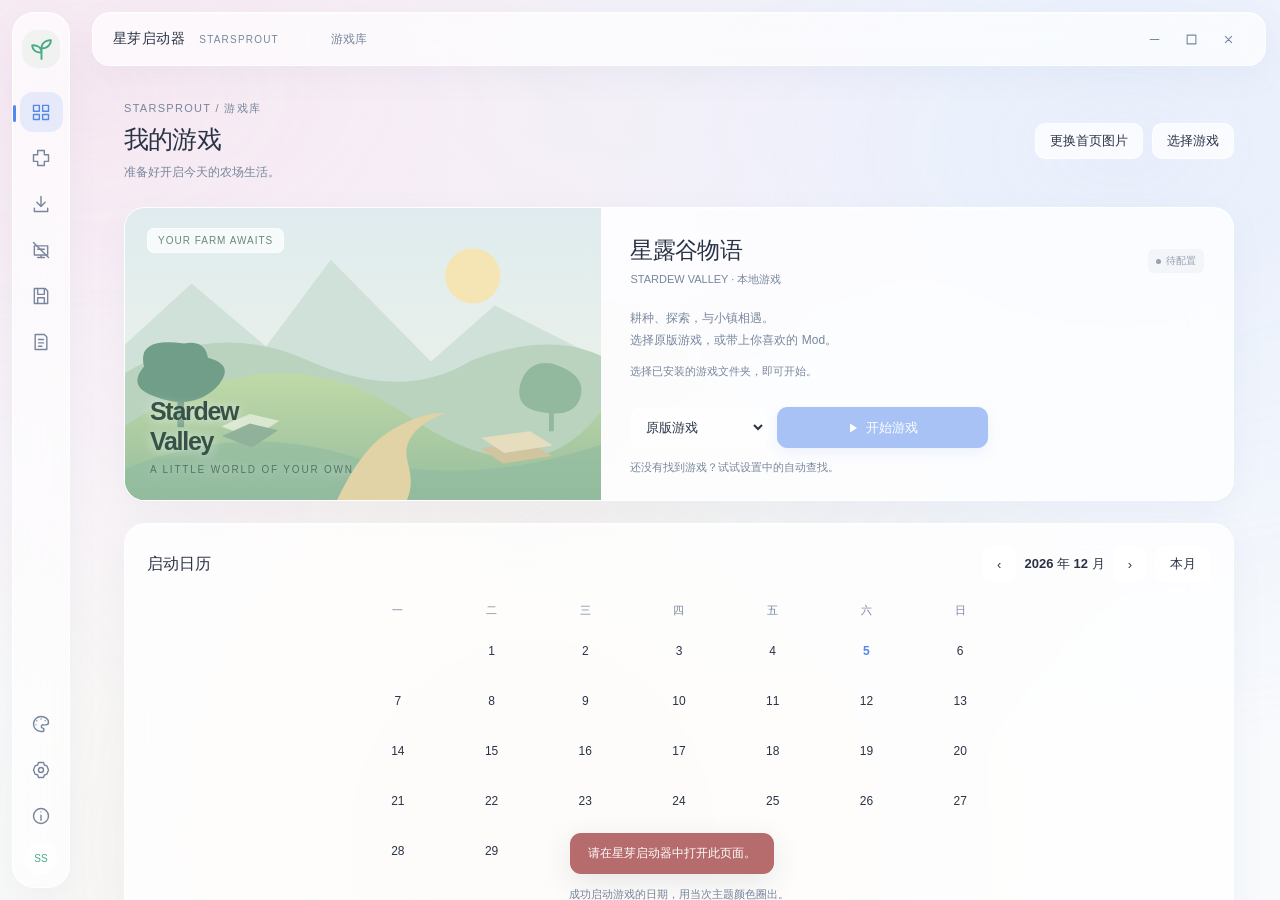
==== StarSprout/wwwroot/index.html @ e1b07ebc "Release StarSprout 0.4.0" ====
<!doctype html>
<html lang="zh-CN">
<head>
<meta charset="utf-8"><meta name="viewport" content="width=device-width, initial-scale=1"><title>星芽启动器 · StarSprout</title>
<style>
:root{--bg:#f8fafc;--panel:#fff;--ink:#263244;--muted:#8b96a8;--line:#e9eef5;--blue:#5588eb;--blue-soft:#edf3ff;--green:#49a986;--shadow:0 8px 32px #24375206;font-family:"Segoe UI Variable","Microsoft YaHei UI",sans-serif;color:var(--ink);font-size:13px;font-synthesis:none}
*{box-sizing:border-box}body{margin:0;overflow:hidden;background:var(--bg)}button,input,select{font:inherit}button{cursor:pointer;border:0;transition:background .16s,transform .16s;user-select:none}button:disabled{cursor:default;opacity:.5}button:not(:disabled):active{transform:translateY(1px)}button:focus-visible,input:focus-visible,select:focus-visible{outline:2px solid #5588eb88;outline-offset:3px}svg{display:block;width:20px;height:20px;fill:none;stroke:currentColor;stroke-width:1.7;stroke-linecap:round;stroke-linejoin:round}h1,h2,h3,p{margin:0}h1{font-size:25px;letter-spacing:-.8px;font-weight:650}h2{font-size:17px;font-weight:620}h3{font-size:15px;font-weight:600}.muted{color:var(--muted)}.small{font-size:12px}.app{display:grid;grid-template-columns:64px 1fr;grid-template-rows:62px 1fr;height:100vh;min-height:480px}
.rail{grid-row:1/3;background:#fff;border-right:1px solid var(--line);display:flex;flex-direction:column;align-items:center;padding:19px 0 15px;gap:8px}.brand{color:var(--green);display:grid;place-items:center;width:38px;height:38px;background:#edf8f1;border-radius:13px;margin:0 0 21px}.brand svg{width:25px;height:25px;stroke-width:1.8}.nav{position:relative;width:43px;height:43px;border-radius:12px;background:transparent;color:#9aa5b5;display:grid;place-items:center}.nav:hover{background:#f5f7fb;color:var(--blue)}.nav.active{background:var(--blue-soft);color:var(--blue)}.nav.active::before{content:"";position:absolute;left:-11px;top:13px;width:3px;height:17px;background:var(--blue);border-radius:0 3px 3px 0}.rail .spacer{flex:1}.rail-bottom{height:32px;width:32px;border:1px solid var(--line);border-radius:50%;font-size:10px;color:var(--green);display:grid;place-items:center;background:#f9fbff}
.topbar{display:flex;align-items:center;gap:12px;padding:0 28px;border-bottom:1px solid var(--line);background:#ffffffb3;user-select:none}.wordmark{font-size:14px;font-weight:600;letter-spacing:.4px}.wordmark span{font-size:10px;color:#a1acba;letter-spacing:1.2px;margin-left:10px;font-weight:450}.breadcrumb{font-size:12px;color:#a1abba;margin-left:17px;border-left:1px solid var(--line);padding-left:22px}.window-actions{margin-left:auto;display:flex;gap:3px}.window-actions button{width:34px;height:32px;background:transparent;color:#9aa5b5;border-radius:8px;display:grid;place-items:center}.window-actions button:hover{background:#eff3f8;color:var(--ink)}.window-actions .close:hover{background:#fff0f0;color:#dc6a6a}.window-actions svg{width:15px;height:15px}
.main{overflow:auto;padding:34px 36px 38px}.content{max-width:1110px;margin:0 auto}.page{animation:enter .23s ease both}@keyframes enter{from{opacity:0;transform:translateY(7px)}to{opacity:1;transform:translateY(0)}}.page-heading{display:flex;align-items:center;justify-content:space-between;margin-bottom:26px;gap:15px}.eyebrow{font-size:11px;color:#9aa6b8;letter-spacing:1.3px;margin-bottom:7px}.subtitle{font-size:12px;color:var(--muted);margin-top:8px}.toolbar{display:flex;gap:9px;align-items:center;flex-wrap:wrap}.button{display:inline-flex;align-items:center;justify-content:center;gap:7px;height:36px;padding:0 14px;border:1px solid var(--line);border-radius:9px;background:white;color:#68758a;white-space:nowrap}.button:hover{background:#f4f7fb;border-color:#dce5f2}.button svg{width:15px;height:15px}.button.primary{background:var(--blue);color:white;border-color:var(--blue);box-shadow:0 4px 9px #5588eb20}.button.primary:hover{background:#487bdb}.button.soft{color:var(--blue);background:var(--blue-soft);border-color:transparent}.button.small{height:31px;font-size:12px;padding:0 11px}.panel{background:white;border:1px solid var(--line);border-radius:15px;box-shadow:var(--shadow)}.panel-pad{padding:24px}.section-heading{display:flex;align-items:center;justify-content:space-between;margin:26px 0 14px}.section-heading span{font-size:12px;color:var(--muted)}
.hero{display:grid;grid-template-columns:43% 1fr;overflow:hidden;min-height:292px}.game-art{position:relative;overflow:hidden;background:#e9f1ea;min-height:292px;display:flex;align-items:flex-end;padding:25px}.landscape{position:absolute;inset:0;width:100%;height:100%;stroke:none}.art-title{position:relative;z-index:1;color:#365148;text-shadow:0 1px 12px #ffffffaa}.art-title .english{font-size:25px;font-weight:720;letter-spacing:-1.3px;line-height:1.2}.art-title .caption{font-size:10px;letter-spacing:1.8px;margin-top:8px;color:#547567}.art-tag{position:absolute;top:20px;left:22px;z-index:1;padding:6px 10px;background:#ffffffbb;border:1px solid #ffffff99;border-radius:7px;color:#698878;font-size:10px;letter-spacing:1px;backdrop-filter:blur(6px)}.hero-info{padding:27px 29px 25px;display:flex;flex-direction:column}.hero-heading{display:flex;align-items:center;justify-content:space-between;gap:12px}.game-title{font-size:23px;letter-spacing:-.7px}.game-type{font-size:11px;color:#a0aab9;margin-top:6px}.badge{display:inline-flex;align-items:center;gap:5px;background:#eff8f3;color:#52977a;padding:5px 8px;border-radius:6px;font-size:10px;white-space:nowrap}.badge::before{content:"";width:5px;height:5px;border-radius:50%;background:currentColor}.badge.pending{background:#f3f5f9;color:#98a2b2}.game-description{color:#8c97a7;font-size:12px;line-height:1.8;margin-top:21px;max-width:345px}.game-path{font-size:11px;color:#a0aaba;white-space:nowrap;overflow:hidden;text-overflow:ellipsis;margin-top:13px}.hero-footer{margin-top:auto;padding-top:23px;display:flex;gap:10px;align-items:center}.mode-select{height:39px;min-width:116px;color:#778297;background:#f7f9fc;border:1px solid var(--line);border-radius:9px;padding:0 27px 0 11px;cursor:pointer}.launch{height:41px;padding:0 25px;flex:1;max-width:211px;font-size:13px}.launch svg{fill:currentColor;stroke:none;width:12px;height:12px}.hero-note{font-size:11px;color:var(--muted);margin-top:12px;min-height:15px}.stats{display:grid;grid-template-columns:repeat(3,1fr);gap:14px}.stat{padding:20px 21px;display:flex;gap:13px;align-items:center;min-width:0}.stat-icon{width:39px;height:39px;background:#f1f5ff;color:#7597dc;display:grid;place-items:center;border-radius:11px;flex-shrink:0}.stat:nth-child(2) .stat-icon{background:#edf8f3;color:#73aa96}.stat:nth-child(3) .stat-icon{background:#fff6ec;color:#d2a26f}.stat-label{font-size:11px;color:#9aa4b4;margin-bottom:6px}.stat-value{font-size:19px;font-weight:620;overflow:hidden;text-overflow:ellipsis;white-space:nowrap}.stat-detail{font-size:10px;color:#aab2bf;margin-top:4px}.quick-grid{display:grid;grid-template-columns:repeat(3,1fr);gap:14px}.quick-card{padding:19px 20px;display:flex;gap:12px;align-items:center;text-align:left;color:var(--ink)}.quick-card:hover{border-color:#ccdafa;background:#fbfdff}.quick-card>svg{width:23px;height:23px;color:#85a0cc;flex-shrink:0}.quick-card .arrow{width:15px;height:15px;margin-left:auto;color:#c2cad7}.quick-card p{font-size:11px;color:var(--muted);margin-top:5px}.quick-card strong{font-size:12px;font-weight:560}
.search{display:flex;align-items:center;gap:8px;background:white;border:1px solid var(--line);height:37px;padding:0 11px;border-radius:9px;min-width:210px}.search svg{width:15px;height:15px;color:#a1acbd}.search input{border:0;outline:none;background:transparent;color:var(--ink);width:180px;font-size:12px}.search input::placeholder{color:#aab3c1}.list{overflow:hidden}.list-header{padding:13px 19px;background:#fafbfd;border-bottom:1px solid var(--line);color:#98a4b5;font-size:11px;display:flex;justify-content:space-between}.list-row{display:flex;align-items:center;gap:13px;padding:17px 19px;border-bottom:1px solid #f0f3f8;min-height:76px}.list-row:last-child{border:0}.item-icon{width:38px;height:38px;background:#f1f5fd;color:#8ea6d0;border-radius:10px;display:grid;place-items:center;flex-shrink:0}.item-main{min-width:0;flex:1}.item-name{font-size:13px;font-weight:570;white-space:nowrap;overflow:hidden;text-overflow:ellipsis}.item-meta{font-size:11px;color:#9da7b7;margin-top:6px}.dependency{font-size:11px;color:#ce975a;margin-top:6px;line-height:1.5}.row-actions{display:flex;align-items:center;gap:9px;flex-shrink:0}.toggle{position:relative;width:33px;height:18px;border-radius:10px;background:#dfe5ee;padding:0}.toggle.on{background:#7c9fe9}.toggle::after{content:"";position:absolute;top:3px;left:3px;height:12px;width:12px;background:white;border-radius:50%;box-shadow:0 1px 2px #0001;transition:left .15s}.toggle.on::after{left:18px}.icon-button{width:30px;height:30px;border:1px solid var(--line);border-radius:8px;background:white;color:#9faec4;display:grid;place-items:center}.icon-button svg{width:15px;height:15px}.empty{padding:65px 24px;text-align:center;color:#a0aabb}.empty-icon{display:grid;place-items:center;background:#f5f7fb;color:#b3bfce;width:53px;height:53px;border-radius:16px;margin:0 auto 18px}.empty-icon svg{width:25px;height:25px}.empty h3{color:#78869b;font-size:14px;font-weight:500}.empty p{font-size:12px;margin-top:9px;line-height:1.7}.notice{display:flex;align-items:flex-start;gap:9px;font-size:11px;color:#97a3b5;line-height:1.7;padding:0 3px;margin:14px 0}.notice svg{width:14px;height:14px;margin-top:3px;flex-shrink:0}.log{white-space:pre-wrap;overflow:auto;overflow-wrap:anywhere;margin:0;padding:22px;color:#7d8aa0;line-height:1.8;font-size:11px;font-family:Consolas,"Microsoft YaHei UI",monospace;max-height:calc(100vh - 244px);min-height:270px}.settings-grid{display:grid;gap:17px}.setting-title{display:flex;align-items:center;gap:10px;margin-bottom:16px}.setting-title>svg{color:#8ea7d2;width:18px;height:18px}.setting-title h2{font-size:15px}.field-label{font-size:11px;color:#93a0b4;margin-bottom:9px}.path-field{background:#f8fafd;border:1px solid var(--line);border-radius:8px;padding:12px 14px;font-size:12px;color:#8895aa;overflow:hidden;text-overflow:ellipsis;white-space:nowrap;margin-bottom:15px}.setting-copy{font-size:12px;color:#8e9bad;line-height:1.9;margin-bottom:17px}.about-brand{display:flex;align-items:center;gap:17px;margin-bottom:22px}.about-brand .brand{margin:0;width:54px;height:54px;border-radius:17px}.about-brand h1{font-size:24px}.about-brand p{font-size:11px;letter-spacing:1.7px;color:#9aa8bb;margin-top:6px}.about-body{font-size:12px;color:#8d99ac;line-height:2.1;max-width:660px}.about-body p+p{margin-top:12px}.about-links{display:flex;gap:9px;flex-wrap:wrap;margin-top:22px}.backup-result{margin-top:15px;font-size:11px;color:#79a08d;overflow-wrap:anywhere}.toast{position:fixed;bottom:26px;left:calc(50% + 32px);transform:translateX(-50%) translateY(12px);padding:12px 18px;max-width:75vw;background:#2f3d51;color:white;border-radius:11px;box-shadow:0 8px 30px #23344b1c;font-size:12px;opacity:0;pointer-events:none;transition:.2s;z-index:20;overflow-wrap:anywhere}.toast.show{opacity:1;transform:translateX(-50%) translateY(0)}.toast.error{background:#b66c6c}.busy-indicator{width:6px;height:6px;border-radius:50%;background:#7b9ee4;display:none;animation:pulse 1s ease-in-out infinite}.busy-indicator.visible{display:block}@keyframes pulse{50%{opacity:.3}}::-webkit-scrollbar{width:5px;height:5px}::-webkit-scrollbar-thumb{background:#d9e1eb;border-radius:5px}::-webkit-scrollbar-track{background:transparent}
@media(max-width:850px){.main{padding:26px 23px}.hero{grid-template-columns:40% 1fr}.hero-info{padding:23px}.game-title{font-size:20px}.stats{gap:10px}.stat{padding:17px 14px;gap:10px}.quick-grid{grid-template-columns:1fr}.quick-card{padding:15px 19px}.hero-footer{flex-wrap:wrap}.mode-select{min-width:100px}.launch{padding:0 18px}.page-heading{flex-wrap:wrap}.search{min-width:180px}.search input{width:150px}}
@media(max-width:650px){.hero{grid-template-columns:1fr}.game-art{min-height:170px}.hero-info{min-height:255px}.stats{grid-template-columns:1fr}.stat{padding:15px 20px}.row-actions{gap:6px}.breadcrumb{display:none}.wordmark span{display:none}.topbar{padding:0 18px}.main{padding:22px 18px}.toolbar{gap:6px}}
.tabs{display:flex;gap:6px;margin-bottom:19px;border-bottom:1px solid var(--line);padding-bottom:13px}.tab{background:transparent;border-radius:8px;padding:9px 14px;color:#909cad}.tab.active{background:var(--blue-soft);color:var(--blue)}.field{display:grid;gap:8px;font-size:11px;color:#8795aa;min-width:0}.field input,.field select,.field textarea{width:100%;border:1px solid var(--line);background:#f8fafd;border-radius:9px;min-height:39px;padding:10px 12px;color:var(--ink);font-size:12px}.field input::placeholder,.field textarea::placeholder{color:#acb6c6}.field textarea{resize:vertical;min-height:75px}.fields{display:grid;grid-template-columns:1fr 1fr;gap:14px;margin:16px 0}.field-wide{grid-column:1/-1}.checkbox-row{display:flex;gap:19px;flex-wrap:wrap;margin:15px 0;color:#7d8b9f;font-size:12px}.checkbox-row label{display:flex;align-items:center;gap:7px;line-height:1.7}.checkbox-row input{accent-color:var(--blue);width:14px;height:14px}.form-note{font-size:11px;color:#95a0b1;line-height:1.8;margin-top:10px}.detail-copy{color:#8c98ab;font-size:12px;line-height:1.8;margin:8px 0 15px}.source-cards{display:grid;grid-template-columns:repeat(3,1fr);gap:13px;margin-bottom:18px}.source-card{padding:20px;text-align:left}.source-card h3{font-size:13px}.source-card p{font-size:11px;color:#8e9aab;line-height:1.8;margin:8px 0 14px}.resource-row{align-items:flex-start}.resource-row .row-actions{flex-wrap:wrap;justify-content:flex-end;max-width:228px}.resource-description{font-size:11px;color:#8e9aab;line-height:1.7;margin-top:7px;max-width:620px;overflow-wrap:anywhere}.pill{display:inline-flex;padding:3px 7px;border-radius:5px;background:#f0f4fb;color:#8498b9;font-size:10px;margin-left:7px;font-weight:400}.pill.green{background:#edf8f1;color:#579d7b}.warning-list{color:#a28e70;font-size:11px;line-height:1.8;padding:13px 16px;background:#fffaf2;border:1px solid #f4eadb;border-radius:10px;margin:13px 0}.warning-list ul,.finding-list{margin:5px 0;padding-left:18px}.warning-list li+li,.finding-list li+li{margin-top:5px}.info-strip{padding:14px 17px;background:#f0f5ff;border:1px solid #e0eafe;border-radius:11px;color:#7895c4;line-height:1.8;font-size:11px;margin-bottom:19px}.local-path{overflow-wrap:anywhere;font-size:11px;color:#91a0b5;margin-top:7px}.ai-preview{max-height:250px;min-height:100px;font-size:10px;background:#fbfcfe;border-radius:9px;border:1px solid var(--line);margin:13px 0}.ai-answer{white-space:pre-wrap;overflow-wrap:anywhere;line-height:1.9;font-size:12px;color:#63748b;margin:15px 0}.finding-list{font-size:11px;color:#8c98aa;line-height:1.8;overflow-wrap:anywhere}.progress-panel{display:flex;gap:16px;align-items:center;padding:13px 17px;border-radius:12px;background:#edf3ff;color:#7b95c1;margin-bottom:19px;font-size:11px}.progress-main{flex:1;min-width:0}.progress-track{height:4px;border-radius:5px;background:#dae5fa;margin-top:8px;overflow:hidden}.progress-track>span{display:block;height:100%;background:var(--blue);min-width:2px;border-radius:5px}.progress-track.indeterminate>span{width:35%;animation:progressSlide 1.4s ease-in-out infinite}@keyframes progressSlide{to{transform:translateX(280%)}}.feed-row{display:flex;align-items:center;gap:10px;padding:10px 0;border-top:1px solid var(--line);font-size:11px;color:#8595ad}.feed-url{flex:1;overflow-wrap:anywhere}.offline-layout{display:grid;grid-template-columns:1.3fr 1fr;gap:17px}.offline-state{display:flex;align-items:center;justify-content:space-between;gap:16px;margin:17px 0}.offline-state p{font-size:11px;color:#99a4b5;margin-top:7px}.offline-state .toggle{width:39px;height:22px}.offline-state .toggle:after{height:16px;width:16px}.offline-state .toggle.on:after{left:20px}.cache-item{padding:13px 0;display:flex;gap:12px;align-items:center;border-bottom:1px solid var(--line)}.cache-item:last-child{border:0}.cache-item h3{font-size:12px}.cache-item p{font-size:10px;color:#9ca8b9;margin-top:5px}.status-chip{font-size:11px;color:#79a48e;background:#eff8f3;padding:7px 10px;border-radius:8px}.main>.progress-wrap,.main>.content{max-width:1110px;margin-left:auto;margin-right:auto}.result-error{color:#b77f6f}.section-heading.tight{margin:19px 0 12px}@media(max-width:850px){.source-cards{grid-template-columns:1fr}.source-card{display:flex;align-items:center;gap:17px;padding:16px 19px}.source-card p{margin:0;flex:1}.source-card .button{margin-left:auto}.offline-layout{grid-template-columns:1fr}.resource-row{flex-wrap:wrap}.resource-row .row-actions{max-width:none}.fields{grid-template-columns:1fr}.field-wide{grid-column:auto}}
:root{--surface-rgb:255,255,255;--surface-solid:#fff;--surface-soft:#f5f7fc;--bg-rgb:248,250,252;--panel-alpha:.8;--shell-alpha:.66;--ink:#293346;--muted:#77869c;--line:#ffffffb8;--blue-rgb:85,136,235;--default-background:radial-gradient(ellipse at 8% 12%,#f4e1ed 0,transparent 52%),radial-gradient(ellipse at 86% 18%,#e1eafa 0,transparent 56%),radial-gradient(ellipse at 42% 92%,#f5eadb 0,transparent 58%);--shadow:0 10px 32px #677c9910,0 1px 0 #ffffff80 inset}
html[data-theme="dark"]{--bg:#151923;--bg-rgb:21,25,35;--surface-rgb:28,35,48;--surface-solid:#202837;--surface-soft:#242d3d;--ink:#e4eaf5;--muted:#a3b0c4;--line:#ffffff16;--shadow:0 10px 32px #0002,0 1px 0 #ffffff09 inset;--default-background:radial-gradient(ellipse at 8% 12%,#352739 0,transparent 55%),radial-gradient(ellipse at 90% 18%,#22324d 0,transparent 58%),radial-gradient(ellipse at 40% 96%,#302c27 0,transparent 60%)}
html[data-theme="oled"]{--bg:#000;--bg-rgb:0,0,0;--surface-rgb:5,7,11;--surface-solid:#080b10;--surface-soft:#0d1118;--ink:#ebeff8;--muted:#aab5c7;--line:#ffffff18;--shadow:0 1px 0 #ffffff08 inset;--default-background:linear-gradient(#000,#000)}
.background-layer,.background-overlay{position:fixed;inset:0;pointer-events:none;z-index:0}.background-layer{background-image:var(--default-background);background-position:center;background-size:cover;transform:scale(1.045)}.background-overlay{background:rgba(var(--bg-rgb),.23)}.app{position:relative;z-index:1;grid-template-columns:78px 1fr;grid-template-rows:76px 1fr}.rail{margin:12px 0 12px 12px;width:58px;padding:17px 0 13px;border:1px solid var(--line);border-radius:22px;background:rgba(var(--surface-rgb),var(--shell-alpha));box-shadow:var(--shadow);backdrop-filter:blur(22px);gap:6px}.brand{background:#74bf8f18;border-radius:15px;margin-bottom:18px}.nav{height:40px;border-radius:13px;color:var(--muted)}.nav.active:before{left:-7px;border-radius:4px}.rail-bottom{background:rgba(var(--surface-rgb),.45)}.topbar{margin:12px 14px 0 14px;padding:0 20px;height:54px;border:1px solid var(--line);border-radius:18px;background:rgba(var(--surface-rgb),var(--shell-alpha));backdrop-filter:blur(20px);box-shadow:var(--shadow)}.main{padding:25px 28px 35px}.panel{background:rgba(var(--surface-rgb),var(--panel-alpha));border-radius:21px;backdrop-filter:blur(18px);box-shadow:var(--shadow)}.panel-pad{padding:25px}.button,.icon-button{background:rgba(var(--surface-rgb),.75);color:var(--ink);border-color:var(--line);border-radius:10px}.button:hover,.window-actions button:hover{background:var(--surface-soft);border-color:rgba(var(--blue-rgb),.22)}.button.primary{background:var(--blue);border-color:var(--blue);color:white;box-shadow:0 5px 14px rgba(var(--blue-rgb),.2)}.button.primary:hover{background:var(--blue);filter:brightness(.94)}.button.soft,.nav.active{background:var(--blue-soft);color:var(--blue)}.nav:hover{background:var(--blue-soft)}.toggle.on{background:var(--blue)}.field input,.field select,.field textarea,.search,.path-field,.mode-select,.ai-preview{background:rgba(var(--surface-rgb),.55);color:var(--ink);border-color:var(--line);border-radius:11px}.list-header{background:rgba(var(--surface-rgb),.22);color:var(--muted)}.list-row,.cache-item,.feed-row{border-color:var(--line)}.stat-icon,.item-icon,.empty-icon{background:var(--blue-soft);color:var(--blue)}.stat:nth-child(2) .stat-icon{background:#73bb9a16}.stat:nth-child(3) .stat-icon{background:#dbab7818}.quick-card:hover{background:rgba(var(--surface-rgb),.86);border-color:rgba(var(--blue-rgb),.22)}.log,.item-meta,.stat-label,.stat-detail,.field,.field-label,.form-note,.detail-copy,.resource-description,.about-body,.setting-copy,.game-description,.game-path,.game-type,.game-path,.hero-note,.notice,.eyebrow,.subtitle,.wordmark span,.breadcrumb,.empty,.empty p,.local-path,.checkbox-row,.finding-list,.cache-item p{color:var(--muted)}.ai-answer,.empty h3{color:var(--ink)}.info-strip,.progress-panel{background:rgba(var(--blue-rgb),.08);border-color:rgba(var(--blue-rgb),.13);color:var(--ink);backdrop-filter:blur(18px);border-radius:15px}.progress-track{background:rgba(var(--blue-rgb),.15)}.warning-list{background:#d7ad7310;border-color:#c8a47126;color:var(--muted)}.pill{background:var(--blue-soft);color:var(--blue)}.empty-icon{border-radius:17px}.window-actions button{color:var(--muted)}.window-actions .close:hover{background:#dc6a6a18}.window-actions .close:hover svg{color:#db7979}.app.has-wallpaper .panel{backdrop-filter:blur(24px)}.field input[type="range"]{height:25px;min-height:25px;padding:0;background:transparent;border:0;accent-color:var(--blue)}.appearance-themes{display:grid;grid-template-columns:repeat(4,1fr);gap:13px;margin:18px 0}.theme-choice{padding:10px;background:rgba(var(--surface-rgb),.4);border:1px solid var(--line);border-radius:16px;color:var(--ink);text-align:left}.theme-choice.selected{border-color:var(--blue);box-shadow:0 0 0 2px var(--blue-soft)}.theme-choice span{display:block;font-size:12px;margin:10px 3px 2px}.theme-mini{position:relative;height:87px;border-radius:10px;background:linear-gradient(125deg,#f4e7ed,#e7eef7);overflow:hidden}.theme-mini:before{content:"";position:absolute;inset:9px auto 9px 9px;width:17px;border-radius:6px;background:#ffffffb0}.theme-mini:after{content:"";position:absolute;inset:14px 10px 13px 34px;border-radius:7px;background:#ffffffa8;box-shadow:0 3px 8px #70809d15}.theme-mini.dark{background:linear-gradient(125deg,#252633,#1e2c42)}.theme-mini.dark:before{background:#ffffff19}.theme-mini.dark:after{background:#ffffff13}.theme-mini.oled{background:#000}.theme-mini.oled:before,.theme-mini.oled:after{background:#14171d}.theme-mini.system{background:linear-gradient(90deg,#edf0f7 50%,#212b3c 50%)}.accent-presets{display:flex;gap:10px;flex-wrap:wrap;margin:13px 0}.accent-swatch{width:28px;height:28px;border:3px solid transparent;border-radius:50%;box-shadow:0 0 0 1px var(--line)}.accent-swatch.selected{border-color:var(--surface-solid);box-shadow:0 0 0 2px var(--blue)}.appearance-grid{display:grid;grid-template-columns:1fr 1fr;gap:16px}.range-label{display:flex;justify-content:space-between;gap:10px}.background-name{font-size:12px;color:var(--muted);overflow-wrap:anywhere;margin:14px 0}.mod-check{width:15px;height:15px;accent-color:var(--blue);flex-shrink:0;cursor:pointer}.mod-tools{margin:0 0 15px;padding:15px 17px;display:flex;align-items:center;gap:10px;flex-wrap:wrap}.mod-tools .selection{display:flex;gap:7px;align-items:center;font-size:11px;color:var(--muted);margin-right:5px}.mod-tools .button{height:32px;font-size:11px;padding:0 10px}.detail-backdrop{position:fixed;inset:0;z-index:30;background:#1b27344a;backdrop-filter:blur(8px);display:grid;place-items:center;padding:28px}.detail-dialog{width:min(760px,calc(100vw - 80px));max-height:calc(100vh - 80px);overflow:auto;background:rgba(var(--surface-rgb),.96);border-radius:24px;padding:28px;border:1px solid var(--line);box-shadow:0 24px 90px #15243b30;color:var(--ink)}.detail-title{display:flex;justify-content:space-between;align-items:flex-start;gap:15px}.detail-title h2{font-size:21px}.detail-description{white-space:pre-wrap;overflow-wrap:anywhere;line-height:1.9;color:var(--muted);font-size:12px;margin:18px 0}.detail-meta{display:grid;grid-template-columns:1fr 1fr;gap:12px;padding:15px;background:rgba(var(--blue-rgb),.05);border-radius:13px;margin:16px 0;font-size:11px;color:var(--muted)}.detail-meta strong{display:block;color:var(--ink);font-size:12px;margin-top:6px}.detail-list{font-size:11px;line-height:1.8;color:var(--muted);overflow-wrap:anywhere;padding-left:18px}.detail-source{font-size:10px;overflow-wrap:anywhere;color:var(--muted);margin:14px 0}.setting-entry{display:flex;justify-content:space-between;align-items:center;gap:15px}.setting-entry p{color:var(--muted);font-size:12px;margin-top:7px}button:focus-visible,input:focus-visible,select:focus-visible{outline-color:var(--blue)}@media(max-height:700px){.rail{gap:5px;padding:13px 0}.nav{height:37px}.brand{margin-bottom:8px}.rail-bottom{display:none}}@media(max-width:850px){.main{padding:23px 22px}.appearance-grid{grid-template-columns:1fr}.appearance-themes{gap:8px}.theme-mini{height:70px}.mod-tools{gap:7px}.row-actions{flex-wrap:wrap}.detail-dialog{width:calc(100vw - 40px)}}

.home-artwork{position:absolute;inset:0;width:100%;height:100%;object-fit:cover}.game-art.has-home-image .landscape,.game-art.has-home-image .art-title,.game-art.has-home-image .art-tag{display:none}.home-calendar{margin-top:22px;padding:22px}.calendar-header{display:flex;align-items:center;justify-content:space-between;gap:12px;margin-bottom:16px}.calendar-header h2{font-size:16px}.calendar-nav{display:flex;align-items:center;gap:8px}.calendar-grid{display:grid;grid-template-columns:repeat(7,minmax(0,1fr));gap:6px;max-width:650px;margin:auto}.calendar-week{text-align:center;color:var(--muted);font-size:11px;padding:5px}.calendar-cell{display:flex;align-items:center;justify-content:center;height:44px}.calendar-date{width:37px;height:37px;display:flex;align-items:center;justify-content:center;border:2px solid transparent;border-radius:50%;font-size:12px;color:var(--ink)}.calendar-date.played{border-color:var(--day-accent);background:color-mix(in srgb,var(--day-accent) 10%,transparent);font-weight:600}.calendar-date.today{box-shadow:inset 0 0 0 1px var(--line)}.calendar-date.today:not(.played){color:var(--blue);font-weight:600}.calendar-note{margin:14px 0 0;text-align:center;font-size:11px;color:var(--muted)}.button.danger{color:#ba535b;background:rgba(190,78,91,.07);border-color:rgba(190,78,91,.12)}.credit-list{display:grid;gap:12px;margin-top:18px}.credit-list p{margin:0}.about-author{display:flex;align-items:center;justify-content:space-between;gap:15px;margin:20px 0;padding:18px;border:1px solid var(--line);border-radius:17px;background:rgba(var(--surface-rgb),.5)}
</style>
</head>
<body>
<div class="background-layer" id="backgroundLayer" aria-hidden="true"></div><div class="background-overlay" id="backgroundOverlay" aria-hidden="true"></div>
<div class="app">
  <aside class="rail" aria-label="主要导航">
    <div class="brand" title="星芽启动器 · StarSprout"><svg viewBox="0 0 24 24"><path d="M12 21V11m0 4C3 15 3 8 3 8s9-1 9 7Zm0-4C12 3 21 3 21 3s0 8-9 8Z"/></svg></div>
    <button class="nav active" data-page="home" title="游戏库" aria-label="游戏库"></button>
    <button class="nav" data-page="mods" title="Mod 管理" aria-label="Mod 管理"></button>
    <button class="nav" data-page="downloads" title="资源中心" aria-label="资源中心"></button>
    <button class="nav" data-page="offline" title="离线模式" aria-label="离线模式"></button>
    <button class="nav" data-page="saves" title="存档" aria-label="存档"></button>
    <button class="nav" data-page="logs" title="日志" aria-label="日志"></button>
    <div class="spacer"></div>
    <button class="nav" data-page="appearance" title="外观" aria-label="外观"></button>
    <button class="nav" data-page="settings" title="设置" aria-label="设置"></button>
    <button class="nav" data-page="about" title="关于" aria-label="关于"></button>
    <div class="rail-bottom" title="StarSprout">SS</div>
  </aside>
  <header class="topbar" id="dragRegion"><div class="wordmark">星芽启动器 <span>STARSPROUT</span></div><div class="breadcrumb" id="breadcrumb">游戏库</div><span class="busy-indicator" id="busyIndicator"></span><div class="window-actions"><button data-action="minimize" aria-label="最小化" title="最小化"><svg viewBox="0 0 24 24"><path d="M5 12h14"/></svg></button><button data-action="maximize" id="maximizeButton" aria-label="最大化" title="最大化"><svg viewBox="0 0 24 24"><path d="M5 5h14v14H5z"/></svg></button><button class="close" data-action="close" aria-label="关闭" title="关闭"><svg viewBox="0 0 24 24"><path d="m7 7 10 10M17 7 7 17"/></svg></button></div></header>
  <main class="main"><div class="progress-wrap" id="taskProgress"></div><div class="content" id="content"></div></main>
</div><div id="detailModal"></div><div class="toast" id="toast" role="status" aria-live="polite"></div>
<script>
"use strict";
const paths={home:'<path d="M3 4h7v7H3zM14 4h7v7h-7zM3 15h7v6H3zM14 15h7v6h-7z"/>',mods:'<path d="M8 3h8v5h5v8h-5v5H8v-5H3V8h5z"/>',saves:'<path d="M4 3h13l3 3v15H4zM8 3v7h8V3M8 21v-7h8v7"/>',logs:'<path d="M5 3h11l3 3v15H5zM9 9h6M9 13h6M9 17h4"/>',settings:'<path d="m9 3-1 3-3 1-2 5 2 5 3 1 1 3h6l1-3 3-1 2-5-2-5-3-1-1-3z"/><circle cx="12" cy="12" r="3"/>',about:'<circle cx="12" cy="12" r="9"/><path d="M12 11v6M12 7h.01"/>',folder:'<path d="M3 6h7l2 3h9v11H3zM3 6V4h7l2 2"/>',refresh:'<path d="M20 7v5h-5M4 17v-5h5M6 7a7 7 0 0 1 12-2l2 2M4 17l2 2a7 7 0 0 0 12-2"/>',search:'<circle cx="10.5" cy="10.5" r="6.5"/><path d="m16 16 5 5"/>',plus:'<path d="M12 5v14M5 12h14"/>',arrow:'<path d="m9 5 7 7-7 7"/>',external:'<path d="M14 3h7v7m0-7L10 14M10 3H3v18h18v-7"/>',play:'<path d="m6 3 14 9-14 9z"/>',download:'<path d="M12 3v12m-5-5 5 5 5-5M4 17v4h16v-4"/>',check:'<path d="m5 12 4 4L19 6"/>'};
const icon=name=>`<svg viewBox="0 0 24 24" aria-hidden="true">${paths[name]||paths.home}</svg>`;
paths.downloads=paths.download;paths.offline='<path d="M4 7h16v11H4zM8 21h8M12 18v3M8 11h8"/><path d="m3 3 18 18"/>';
paths.appearance='<path d="M12 3a9 9 0 1 0 0 18h1a2 2 0 0 0 1-4 2 2 0 0 1 1-4h3a3 3 0 0 0 3-3c0-4-4-7-9-7Z"/><path d="M7 8h.01M12 6h.01M17 8h.01M6 13h.01"/>';
document.querySelectorAll('[data-page]').forEach(button=>button.innerHTML=icon(button.dataset.page));
const labels={home:'游戏库',mods:'Mod 管理',downloads:'资源中心',offline:'离线模式',saves:'存档',logs:'日志与 AI',appearance:'外观',settings:'设置',about:'关于'};
const blank=()=>({installation:{directoryPath:'',hasGame:false,hasSmapi:false,gameVersion:'',smapiVersion:''},settings:{gameDirectory:'',useSmapi:false},mods:[],saves:[],log:'',running:false,content:{offline:false,feeds:[],downloads:[]},analysis:{endpoint:'',model:'',hasApiKey:false,sendLog:true,sendModList:true,allowLocalHttp:false,warnings:[]},nexus:{connected:false,username:'',isPremium:false,applicationId:'',hasApiKey:false},offlineGame:{installation:{hasGame:false,hasSmapi:false},settings:{gameDirectory:'',useSmapi:false},running:false}});
let state=blank(),page='home',loading=true,busy=false,modSearch='',backupPath='',serial=0,toastTimer;
let resourceTab='community',catalog=null,catalogLoading=false,resourceSearch='',nexusMod=null,nexusModId='',nexusLinkDraft='',nexusAppDraft=null,aiDraft=null,aiPreview=null,aiResult=null,aiConfirm=false,aiModels=[],aiEditingNew=false,downloadProgress=null,activeTask='',offlineModeDraft=null;
let appearanceDraft=null,detailItem=null,detailKind='content',browserInstall=false,communitySource='3dm',communityQuery='',communityPage=1,communityCatalog=null;
const selectedMods=new Set();
const defaultAppearance={theme:'light',accent:'#5588eb',backgroundUrl:'',backgroundName:'',hasBackground:false,blur:0,opacity:85,fit:'cover',overlay:true,panelOpacity:80};
const darkPreference=window.matchMedia?.('(prefers-color-scheme: dark)');
function appearanceValues(){return {...defaultAppearance,...state.appearance,...appearanceDraft};}
function appearancePayload(value){return {theme:value.theme,accent:value.accent,blur:Number(value.blur),opacity:Number(value.opacity),fit:value.fit,overlay:!!value.overlay,panelOpacity:Number(value.panelOpacity)};}
function safeBackground(value){try{const url=new URL(value);return url.protocol==='https:'&&['appearance.starsprout.local','starsprout.local'].includes(url.hostname)&&!url.username&&!url.password?url.href:'';}catch{return '';}}
function applyAppearance(){
  const value=appearanceValues();const theme=['light','dark','oled','system'].includes(value.theme)?value.theme:'light';
  const resolved=theme==='system'?(darkPreference?.matches?'dark':'light'):theme;document.documentElement.dataset.theme=resolved;
  const accent=/^#[a-f0-9]{6}$/i.test(value.accent)?value.accent:defaultAppearance.accent;const rgb=[1,3,5].map(i=>parseInt(accent.slice(i,i+2),16)).join(',');
  const style=document.documentElement.style;style.setProperty('--blue',accent);style.setProperty('--blue-rgb',rgb);style.setProperty('--blue-soft',`rgba(${rgb},.13)`);style.setProperty('--panel-alpha',String(Math.min(100,Math.max(50,Number(value.panelOpacity)||80))/100));
  const layer=document.getElementById('backgroundLayer');const image=safeBackground(value.backgroundUrl);layer.style.backgroundImage=image?`url(${JSON.stringify(image)})`:'';layer.style.filter=image?`blur(${Math.min(40,Math.max(0,Number(value.blur)||0))}px)`:'none';layer.style.opacity=image?String(Math.min(100,Math.max(10,Number(value.opacity)||85))/100):'1';
  layer.style.backgroundSize={cover:'cover',contain:'contain',stretch:'100% 100%',tile:'auto'}[value.fit]||'cover';layer.style.backgroundRepeat=value.fit==='tile'?'repeat':'no-repeat';document.getElementById('backgroundOverlay').style.opacity=value.overlay?'1':'0';document.querySelector('.app')?.classList.toggle('has-wallpaper',!!image);
}
darkPreference?.addEventListener('change',()=>{if(appearanceValues().theme==='system')applyAppearance();});
function syncWindowButtons(){const node=document.getElementById('maximizeButton');if(!node)return;const maximized=!!state.window?.maximized;node.title=maximized?'还原':'最大化';node.setAttribute('aria-label',node.title);node.innerHTML=`<svg viewBox="0 0 24 24"><path d="${maximized?'M8 8h11v11H8zM5 15V5h10':'M5 5h14v14H5z'}"/></svg>`;}
const pending=new Map();
function esc(value){return String(value??'').replace(/[&<>"']/g,char=>({'&':'&amp;','<':'&lt;','>':'&gt;','"':'&quot;',"'":'&#39;'}[char]));}
function rpc(action,payload={}){return new Promise((resolve,reject)=>{if(!window.chrome?.webview){reject(new Error('请在星芽启动器中打开此页面。'));return;}const id=++serial;const timeout=setTimeout(()=>{pending.delete(id);reject(new Error('等待超时，可取消当前任务或稍后刷新。'));},action.startsWith('download')||action==='startNexusLogin'?1200000:180000);pending.set(id,{resolve,reject,timeout});window.chrome.webview.postMessage({id,action,payload});});}
if(window.chrome?.webview)window.chrome.webview.addEventListener('message',event=>{let data=event.data;if(typeof data==='string'){try{data=JSON.parse(data);}catch{return;}}if(data?.type==='windowState'){state.window={maximized:!!data.maximized};syncWindowButtons();return;}if(data?.type==='progress'){downloadProgress=data.progress||{};renderProgress();return;}const request=pending.get(data?.id);if(!request)return;clearTimeout(request.timeout);pending.delete(data.id);if(data.error)request.reject(new Error(typeof data.error==='string'?data.error:JSON.stringify(data.error)));else request.resolve(data.result);});
function toast(message,error=false){const element=document.getElementById('toast');element.textContent=message;element.className='toast show'+(error?' error':'');clearTimeout(toastTimer);toastTimer=setTimeout(()=>element.classList.remove('show'),5000);}
function accept(snapshot){if(!snapshot||!snapshot.installation||!snapshot.settings)throw new Error('未能读取游戏信息。');state={...blank(),...snapshot,mods:snapshot.mods||[],saves:snapshot.saves||[]};for(const path of selectedMods)if(!state.mods.some(mod=>mod.directoryPath===path))selectedMods.delete(path);loading=false;render();window.appReady=true;}
async function operate(action,payload={},message=''){if(busy)return;busy=true;activeTask=action;render();renderProgress();try{const result=await rpc(action,payload);if(result?.cancelled)return null;if(result?.installation)accept(result);if(action==='backupSave'&&result?.path){backupPath=result.path;render();}let notice=/^(download|installCached|removeMod)/.test(action)&&typeof result?.operationNotice==='string'&&result.operationNotice.trim()?result.operationNotice:message;if(action==='downloadCommunity'&&payload.install&&result){notice='已安装到当前游戏'+(result.operationNotice?' · '+result.operationNotice:result.installationResult?.modCount!=null?'，'+Number(result.installationResult.modCount)+' 个 Mod。':'。');}if(notice&&result!==null)toast(notice);return result;}catch(error){toast(error.message,true);}finally{busy=false;loading=false;activeTask='';downloadProgress=null;render();renderProgress();}}
async function refresh(silent=false){if(busy||(silent&&document.activeElement?.matches('input,select,textarea')))return;try{accept(await rpc('snapshot'));}catch(error){loading=false;if(!silent)toast(error.message,true);render();}}
function button(text,action,extra='',kind=''){return `<button class="button ${extra}" data-action="${action}" type="button" ${kind?`data-kind="${kind}"`:''} ${busy?'disabled':''}>${esc(text)}</button>`;}
function heading(title,subtitle,actions=''){return `<div class="page-heading"><div><div class="eyebrow">STARSPROUT / ${esc(labels[page])}</div><h1>${title}</h1><p class="subtitle">${subtitle}</p></div><div class="toolbar">${actions}</div></div>`;}
function empty(title,description,type){return `<div class="empty"><div class="empty-icon">${icon(type)}</div><h3>${title}</h3><p>${description}</p></div>`;}
function version(value,fallback='未识别'){return esc(String(value||fallback).split('+')[0]);}
function renderHome(){const installation=state.installation;const ready=installation.hasGame;const enabled=state.mods.filter(mod=>mod.enabled).length;const art=safeHomeImage(state.home?.imageUrl);return heading('我的游戏','准备好开启今天的农场生活。',button('更换首页图片','chooseHomeImage')+(art?button('恢复默认图片','clearHomeImage'):'')+button('选择游戏','chooseGame'))+`
<section class="panel hero"><div class="game-art ${art?'has-home-image':''}">${art?`<img class="home-artwork" src="${esc(art)}" alt="自定义首页图片">`:''}<svg class="landscape" viewBox="0 0 500 340" preserveAspectRatio="xMidYMid slice" aria-hidden="true"><defs><linearGradient id="sky" x2="0" y2="1"><stop stop-color="#deebef"/><stop offset="1" stop-color="#f1f4e5"/></linearGradient><linearGradient id="field" x2="0" y2="1"><stop stop-color="#c0d9a7"/><stop offset="1" stop-color="#91b99d"/></linearGradient></defs><path fill="url(#sky)" d="M0 0h500v340H0z"/><circle cx="365" cy="88" r="29" fill="#f5e5b4"/><path fill="#d0e1d9" d="m0 160 70-64 78 66 68-91 105 107 67-59 112 57v164H0z"/><path fill="#bad3bf" d="M0 190q95-57 193-13t170 0q80-31 137-5v168H0Z"/><path fill="url(#field)" d="M0 245q162-104 296-11t204-5v111H0Z"/><path fill="#8fbba0" opacity=".6" d="M0 291q117-50 237-14t263-12v75H0Z"/><path fill="#e1d3a6" d="M215 340q28-66 60-87t61-21q-49 19-39 53t-14 55Z"/><path fill="#709e88" d="M55 191v56h7v-56zM62 159q-50-7-42 24-18 21 10 31 39 16 65-8 23-24-8-32-3-19-25-15Z"/><path fill="#92b89d" d="M445 210v41h5v-41zM448 180q-25-4-33 21-7 26 23 30 31 6 39-13 10-26-29-38Z"/><path fill="#dae8d1" d="m101 246 30-13 31 7-28 18Z"/><path fill="#90b29b" d="m102 256 29-13 30 7-28 18Z"/><path fill="#d1c5a0" d="m373 269 51-7 24 15-51 8Z"/><path fill="#e5ddbe" d="m374 258 51-7 24 15-51 8Z"/></svg><span class="art-tag">YOUR FARM AWAITS</span><div class="art-title"><div class="english">Stardew<br>Valley</div><div class="caption">A LITTLE WORLD OF YOUR OWN</div></div></div><div class="hero-info"><div class="hero-heading"><div><h2 class="game-title">星露谷物语</h2><p class="game-type">STARDEW VALLEY · 本地游戏</p></div><span class="badge ${ready?'':'pending'}">${loading?'正在检测':ready?'已就绪':'待配置'}</span></div><p class="game-description">耕种、探索，与小镇相遇。<br>选择原版游戏，或带上你喜欢的 Mod。</p><p class="game-path" title="${esc(state.settings.gameDirectory)}">${esc(state.settings.gameDirectory||'选择已安装的游戏文件夹，即可开始。')}</p><div class="hero-footer"><select class="mode-select" id="modeSelect" aria-label="启动模式" ${busy?'disabled':''}><option value="false" ${!state.settings.useSmapi?'selected':''}>原版游戏</option><option value="true" ${state.settings.useSmapi?'selected':''}>SMAPI / Mod</option></select><button class="button primary launch" data-action="launch" ${busy||!ready||state.running||(state.settings.useSmapi&&!installation.hasSmapi)?'disabled':''}>${icon('play')}${busy?'正在处理':state.running?'游戏运行中':'开始游戏'}</button></div><div class="hero-note">${state.settings.useSmapi&&!installation.hasSmapi?'尚未安装 SMAPI，可在设置页查看安装说明。':ready?'准备就绪，让故事继续。':'还没有找到游戏？试试设置中的自动查找。'}</div></div></section>
${state.launchWarning?warnings([state.launchWarning]):''}${renderCalendar()}<div class="section-heading"><h2>游戏概览</h2><span>来自你的本地游戏</span></div><div class="stats"><div class="panel stat"><div class="stat-icon">${icon('mods')}</div><div><div class="stat-label">已安装 Mod</div><div class="stat-value">${loading?'—':state.mods.length}<span class="small"> 个</span></div><div class="stat-detail">${loading?'正在扫描':enabled+' 个已启用'}</div></div></div><div class="panel stat"><div class="stat-icon">${icon('saves')}</div><div><div class="stat-label">本地存档</div><div class="stat-value">${loading?'—':state.saves.length}<span class="small"> 个</span></div><div class="stat-detail">随时备份你的农场</div></div></div><div class="panel stat"><div class="stat-icon">${icon('download')}</div><div style="min-width:0"><div class="stat-label">游戏版本</div><div class="stat-value" title="${esc(installation.gameVersion)}">${loading?'—':ready?version(installation.gameVersion):'未配置'}</div><div class="stat-detail">${installation.hasSmapi?'SMAPI '+version(installation.smapiVersion):'SMAPI 未安装'}</div></div></div></div>
<div class="section-heading"><h2>快速访问</h2></div><div class="quick-grid"><button class="panel quick-card" data-go="mods">${icon('mods')}<div><strong>管理你的 Mod</strong><p>安装、启停与依赖检查</p></div>${icon('arrow')}</button><button class="panel quick-card" data-go="saves">${icon('saves')}<div><strong>农场存档</strong><p>为珍贵的进度留一份备份</p></div>${icon('arrow')}</button><button class="panel quick-card" data-action="openFolder" data-kind="game">${icon('folder')}<div><strong>游戏文件夹</strong><p>浏览本地游戏文件</p></div>${icon('arrow')}</button></div>`;}
function safeHomeImage(value){try{const url=new URL(value);return url.protocol==='https:'&&url.hostname==='home.starsprout.local'&&url.pathname==='/background.png'&&!url.port&&!url.username&&!url.password?url.href:'';}catch{return '';}}
function homeMonthValues(){const now=new Date();return {year:Number(state.home?.year)||now.getFullYear(),month:Number(state.home?.month)||now.getMonth()+1};}
function renderCalendar(){const {year,month}=homeMonthValues();const now=new Date();const today=state.home?.today||`${now.getFullYear()}-${String(now.getMonth()+1).padStart(2,'0')}-${String(now.getDate()).padStart(2,'0')}`;const first=new Date(year,month-1,1),offset=(first.getDay()+6)%7,total=new Date(year,month,0).getDate();const days=new Map((state.home?.days||[]).map(day=>[day.date,day]));const cells=Array.from({length:offset},()=>'<span class="calendar-cell" aria-hidden="true"></span>');for(let day=1;day<=total;day++){const date=`${year}-${String(month).padStart(2,'0')}-${String(day).padStart(2,'0')}`,record=days.get(date),accent=/^#[a-fA-F0-9]{6}$/.test(record?.accent)?record.accent:'#5488ee';cells.push(`<div class="calendar-cell"><span class="calendar-date ${record?'played':''} ${today===date?'today':''}" ${record?`style="--day-accent:${accent}"`:''} title="${esc(date+(record?' · 启动 '+Number(record.count||1)+' 次':' · 未记录启动'))}" aria-label="${esc(date+(record?' 已启动游戏':''))}">${day}</span></div>`);}return `<section class="panel home-calendar"><div class="calendar-header"><h2>启动日历</h2><div class="calendar-nav">${featureButton('‹','calendarMonth','data-step="-1"',false,year<=1970&&month===1)}<strong>${year} 年 ${month} 月</strong>${featureButton('›','calendarMonth','data-step="1"',false,year>=2100&&month===12)}${featureButton('本月','homeToday')}</div></div><div class="calendar-grid">${['一','二','三','四','五','六','日'].map(day=>`<span class="calendar-week">${day}</span>`).join('')}${cells.join('')}</div><p class="calendar-note">成功启动游戏的日期，用当次主题颜色圈出。</p></section>`;}
function modsRunning(){return !!state.running||!!targetGame().running;}
function visibleMods(){return state.mods.map((mod,index)=>({mod,index})).filter(({mod})=>`${mod.name} ${mod.author} ${mod.uniqueId}`.toLowerCase().includes(modSearch.toLowerCase()));}
function renderMods(){const locked=modsRunning();const found=visibleMods();return heading('Mod 管理',locked?'游戏运行中，请退出游戏后调整 Mod。':'选择一组 Mod，快速禁用并排查冲突。',`<label class="search">${icon('search')}<input id="modSearch" aria-label="搜索 Mod" placeholder="搜索名称或作者" value="${esc(modSearch)}"></label>`+button('导入 ZIP','importMod','primary'))+`<div class="panel mod-tools"><label class="selection"><input class="mod-check" type="checkbox" id="modSelectAll" ${found.length&&found.every(({mod})=>selectedMods.has(mod.directoryPath))?'checked':''} ${busy||locked?'disabled':''}>全选当前列表</label><span class="small muted">已选 ${selectedMods.size} 个</span>${featureButton('禁用所选','setModsEnabled','data-enabled="false"',false,locked||!selectedMods.size)}${featureButton('启用所选','setModsEnabled','data-enabled="true"',false,locked||!selectedMods.size)}${featureButton('禁用全部','disableAllMods','',false,locked||!state.mods.some(mod=>mod.enabled))}${featureButton('恢复上次组合','restoreModState','',false,locked||!state.modTroubleshooting?.canRestore)}${selectedMods.size?featureButton('清空选择','clearModSelection'):''}</div><section class="panel list"><div class="list-header"><span>已安装的 Mod</span><span>${state.mods.length} 个 · ${state.mods.filter(mod=>!mod.enabled).length} 个已禁用</span></div><div id="modRows">${modRows()}</div></section><div class="notice">${icon('about')}<span>禁用只调整文件夹状态；恢复上次组合可撤回最近一次批量调整。</span></div><div class="toolbar">${button('刷新列表','refresh')}${button('Mods 文件夹','openFolder','','mods')}${button('已删除 Mod 副本','openFolder','','removedMods')}</div>`;}
function modRows(){const found=visibleMods();const locked=busy||modsRunning();if(!found.length)return empty(modSearch?'没有匹配的 Mod':'还没有安装 Mod',modSearch?'换个关键词再试试。':'导入作者提供的 ZIP，或到资源中心选择 Mod。','mods');return found.map(({mod,index})=>`<div class="list-row"><input class="mod-check" type="checkbox" data-mod-select="${index}" aria-label="选择 ${esc(mod.name)}" ${selectedMods.has(mod.directoryPath)?'checked':''} ${locked?'disabled':''}><div class="item-icon">${icon('mods')}</div><div class="item-main" title="${esc(mod.uniqueId+'\n'+mod.directoryPath)}"><div class="item-name">${esc(mod.name)}</div><div class="item-meta">${esc(mod.version||'未知版本')} · ${esc(mod.author||'未知作者')} · ${mod.enabled?'已启用':'已禁用'}</div>${mod.status&& !['可用','已停用','已禁用'].includes(mod.status)?`<div class="dependency">${esc(mod.status)}</div>`:''}</div><div class="row-actions"><button type="button" class="button small danger" data-feature="removeMod" data-mod-index="${index}" ${locked?'disabled':''}>删除</button><button type="button" class="button small ${mod.enabled?'':'soft'}" data-toggle="${index}" ${locked?'disabled':''}>${mod.enabled?'禁用':'启用'}</button><button type="button" class="toggle ${mod.enabled?'on':''}" role="switch" aria-checked="${!!mod.enabled}" aria-label="${mod.enabled?'禁用':'启用'} ${esc(mod.name)}" title="${mod.enabled?'禁用':'启用'}" data-toggle="${index}" ${locked?'disabled':''}></button></div></div>`).join('');}
function renderSaves(){return heading('农场存档','把每一次收获好好保存。',button('存档文件夹','openFolder','','saves')+button('刷新','refresh'))+`<section class="panel list"><div class="list-header"><span>本地存档</span><span>${state.saves.length} 个</span></div>${state.saves.length?state.saves.map((save,index)=>`<div class="list-row"><div class="item-icon">${icon('saves')}</div><div class="item-main" title="${esc(save.directoryPath)}"><div class="item-name">${esc(save.name)}</div><div class="item-meta">最后保存 · ${formatDate(save.lastModified)}</div></div><div class="row-actions"><button class="button small soft" data-backup="${index}" ${busy?'disabled':''}>${icon('download')}备份</button></div></div>`).join(''):empty('你的农场还未出现在这里','在游戏中完成第一次保存后，存档会自动显示。','saves')}</section><div class="notice">${icon('about')}<span>请先在游戏中保存并退出，再创建备份。备份会保存为独立 ZIP 文件。</span></div>${backupPath?`<div class="backup-result">已备份至：${esc(backupPath)}</div><div class="toolbar" style="margin-top:12px">${button('备份文件夹','openFolder','','backups')}</div>`:''}`;}
function formatDate(value){const date=new Date(value);return isNaN(date)?'未记录':esc(date.toLocaleString('zh-CN',{year:'numeric',month:'2-digit',day:'2-digit',hour:'2-digit',minute:'2-digit',hour12:false}));}
const isOffline=()=>!!state.content?.offline;
const targetGame=()=>isOffline()?(state.offlineGame||blank().offlineGame):{installation:state.installation,settings:state.settings,running:state.running};
const formValue=(form,name)=>String(new FormData(form).get(name)||'').trim();
function bytes(value){const n=Number(value)||0;return n>=1073741824?(n/1073741824).toFixed(2)+' GB':n>=1048576?(n/1048576).toFixed(1)+' MB':n>=1024?Math.round(n/1024)+' KB':n+' B';}
function warnings(items){return items?.length?`<div class="warning-list"><ul>${items.map(item=>`<li>${esc(item)}</li>`).join('')}</ul></div>`:'';}
function featureButton(text,action,attributes='',primary=false,disabled=false){return `<button class="button ${primary?'primary':''}" data-feature="${action}" type="button" ${attributes} ${busy||disabled?'disabled':''}>${esc(text)}</button>`;}
function targetNotice(){const target=targetGame();return `<div class="info-strip">当前安装目标：${isOffline()?'离线游戏':'游戏库中的游戏'}<div class="local-path">${esc(target.settings?.gameDirectory||'尚未选择游戏文件夹，请先配置游戏位置。')}</div></div>`;}
function renderProgress(){const node=document.getElementById('taskProgress');if(!node)return;if(!busy){node.innerHTML='';return;}const cancellable=['catalog','downloadContent','downloadUrl','downloadNexus','downloadCommunity','downloadSmapi','analyzeLog','startNexusLogin','importOffline','exportOffline'].includes(activeTask);if(!cancellable){node.innerHTML='';return;}const phase=downloadProgress?.phase;const phaseLabel={resolving:'正在查找下载文件…',downloading:'正在下载文件…',installing:'正在安装到当前游戏…',completed:'处理完成',fallback:'国内线路暂不可用，正在使用官方线路…',verifying:'正在校验官方 SHA-256…',extracting:'正在准备 SMAPI 安装文件…'}[phase];const fallback={catalog:'正在读取资源目录',downloadCommunity:'正在查找下载文件…',analyzeLog:'AI 正在分析脱敏快照',startNexusLogin:'等待浏览器完成 Nexus 登录',importOffline:'正在导入离线资源包',exportOffline:'正在准备离线资源包'}[activeTask]||'正在下载并检查资源';const percent=phase==='resolving'||phase==='installing'?null:phase==='completed'?100:downloadProgress?.percent;const title=phaseLabel?phaseLabel+(downloadProgress?.name?' · '+downloadProgress.name:''):downloadProgress?.name||fallback;const transferred=downloadProgress&&(!phase||phase==='downloading')?` · ${bytes(downloadProgress.bytes)}${downloadProgress.total?' / '+bytes(downloadProgress.total):''}`:'';node.innerHTML=`<div class="progress-panel"><div class="progress-main"><div>${esc(title)}${transferred}</div><div class="progress-track ${percent==null?'indeterminate':''}"><span style="width:${percent==null?35:Math.max(0,Math.min(100,Number(percent)))}%"></span></div></div><button type="button" class="button small" data-feature="cancelTask">取消</button></div>`;}
function renderResources(){return heading('资源中心','在软件里发现资源、查看详情与下载。',featureButton('刷新资源','loadCatalog','',false,isOffline())+button('导入本地 ZIP','importMod'))+targetNotice()+`<div class="tabs" role="tablist">${[['community','作者与缓存'],['directory','社区目录'],['nexus','Nexus Mods'],['sources','订阅与直链']].map(([id,label])=>`<button type="button" class="tab ${resourceTab===id?'active':''}" data-resource-tab="${id}" role="tab" aria-selected="${resourceTab===id}">${label}</button>`).join('')}</div>${resourceTab==='directory'?renderCommunityDirectory():resourceTab==='nexus'?renderNexus():resourceTab==='sources'?renderSources():renderCommunity()}`;}
function renderCommunity(){const downloaded=state.content?.downloads||[];const cachedIds=new Set(downloaded.map(d=>d.itemId));const all=catalog?.items||downloaded.map(d=>({id:d.itemId,name:d.name,version:d.version,description:'本机已下载，可离线安装。',source:'离线缓存',cached:true,canDownload:false,kind:'mod'}));for(const cached of downloaded)if(!all.some(item=>item.id===cached.itemId))all.push({id:cached.itemId,name:cached.name,version:cached.version,description:"本机已下载，可离线安装。",source:"离线缓存",cached:true,canDownload:false,kind:"mod"});const found=all.filter(item=>`${item.name} ${item.author||''} ${item.description||''}`.toLowerCase().includes(resourceSearch.toLowerCase()));return `<div class="source-cards">${[['3dm','3DM 星露谷社区','中文社区资源与攻略'],['smallfire','小火社区','星露谷模组与玩家交流'],['esous','ESOUS 社区','模组资源与社区分享']].map(([id,name,copy])=>`<section class="panel source-card"><h3>${name}</h3><p>${copy}</p>${featureButton('浏览器打开','openCommunity',`data-kind="${id}"`,false,isOffline())}</section>`).join('')}</div><div class="section-heading tight"><h2>作者资源与离线缓存</h2><label class="search">${icon('search')}<input id="resourceSearch" value="${esc(resourceSearch)}" placeholder="搜索资源" aria-label="搜索资源"></label></div>${catalog?warnings(catalog.warnings):'<p class="form-note" style="margin-bottom:13px">点击「刷新资源」读取作者公开发布的资源；社区资源也可通过订阅或直链添加。</p>'}<section class="panel list"><div class="list-header"><span>${isOffline()?'离线资源':'可用资源'}</span><span>${found.length} 项</span></div>${found.length?found.map(item=>{const cached=item.cached||cachedIds.has(item.id);const installReady=!!targetGame().installation?.hasGame;return `<div class="list-row resource-row"><div class="item-icon">${icon(item.kind==='pack'?'download':'mods')}</div><div class="item-main"><div class="item-name">${esc(item.name)}<span class="pill">${item.kind==='pack'?'整合包':'Mod'}</span>${cached?'<span class="pill green">已缓存</span>':''}</div><div class="item-meta">${esc(item.version||'以作者发布为准')}${item.author?' · '+esc(item.author):''} · ${esc(item.source||'作者公开来源')}</div><p class="resource-description">${esc(item.description||'查看作者页面了解版本和依赖说明。')}</p></div><div class="row-actions">${featureButton('详情','contentDetail',`data-item-id="${esc(item.id)}"`)}${item.sourceUrl?featureButton('浏览器打开','openContentSource',`data-item-id="${esc(item.id)}"`,false,isOffline()):''}${cached?featureButton('安装缓存','installCached',`data-item-id="${esc(item.id)}"`,true,!installReady):item.canDownload?featureButton('下载','downloadContent',`data-item-id="${esc(item.id)}" data-install="false"`,false,isOffline())+featureButton('下载并安装','downloadContent',`data-item-id="${esc(item.id)}" data-install="true"`,true,isOffline()||!installReady):'<span class="muted small">前往社区获取下载地址</span>'}</div></div>`;}).join(''):empty(isOffline()?'还没有离线资源':'等待发现资源',isOffline()?'导入离线资源包，或在联网时预先下载。':'刷新目录，或添加社区订阅与作者 ZIP 直链。','download')}</section><p class="form-note">社区与作者原站使用系统默认浏览器打开。公开 ZIP 可直接下载，网页登录及网盘下载在浏览器中继续。</p>`;}
function renderSources(){const feeds=state.content?.feeds||[];return `<div class="settings-grid"><section class="panel panel-pad"><div class="setting-title">${icon('download')}<h2>社区资源订阅</h2></div><p class="detail-copy">添加社区或整合包作者提供的 JSON 资源订阅，内容会显示在资源列表中。</p><form data-form="addFeed"><label class="field">订阅地址<input type="url" name="url" placeholder="https://社区域名/资源目录.json" required autocomplete="off"></label><div class="toolbar" style="margin-top:14px"><button class="button primary" ${busy||isOffline()?'disabled':''}>添加订阅</button></div></form>${feeds.length?`<div style="margin-top:17px">${feeds.map(url=>`<div class="feed-row"><span class="feed-url">${esc(url)}</span>${featureButton('移除','removeFeed',`data-url="${esc(url)}"`)}</div>`).join('')}</div>`:''}<p class="form-note">支持包含 items 列表的资源目录；下载使用作者的 HTTPS 原始链接，不替换为未经核实的镜像。</p></section><section class="panel panel-pad"><div class="setting-title">${icon('plus')}<h2>下载作者 ZIP 直链</h2></div><p class="detail-copy">粘贴 Mod 或整合包的直接 ZIP 下载地址，下载后保存为离线缓存。</p><form data-form="downloadUrl"><div class="fields"><label class="field field-wide">ZIP 下载地址<input type="url" name="url" placeholder="https://作者域名/mod.zip" required autocomplete="off"></label><label class="field field-wide">SHA256 校验值（可选）<input name="sha256" placeholder="作者提供的 64 位校验值" pattern="[a-fA-F0-9]{64}" autocomplete="off"></label></div><div class="checkbox-row"><label><input type="checkbox" name="install" ${targetGame().installation?.hasGame?'':'disabled'}>下载后安装到当前目标</label></div><button class="button primary" ${busy||isOffline()?'disabled':''}>下载 ZIP</button></form><p class="form-note">网盘分享页、普通网页和游戏安装包不属于 Mod ZIP；下载时会检查压缩包与 manifest 清单。</p></section></div>`;}
function communityDownloadActions(item){if(communitySource!=='3dm'&&!item.downloadUrl)return '';const attrs=`data-source="${communitySource}" data-item-id="${esc(item.id)}" data-download-index="-1"`;return featureButton('下载','downloadCommunity',attrs+' data-install="false"',false,isOffline())+featureButton('下载安装','downloadCommunity',attrs+' data-install="true"',true,isOffline()||!targetGame().installation?.hasGame||modsRunning());}
function renderNexus(){const account=state.nexus||{};const appId=nexusAppDraft??account.applicationId??'';return `<div class="settings-grid"><section class="panel panel-pad"><div class="setting-title">${icon('download')}<h2>从 N 网链接下载</h2></div><p class="detail-copy">粘贴星露谷 Mod 或文件链接，在系统默认浏览器中访问。</p><form data-form="openNexusLink"><label class="field">Nexus 链接或 Mod ID<input name="url" value="${esc(nexusLinkDraft)}" placeholder="https://www.nexusmods.com/stardewvalley/mods/…" required maxlength="2048" autocomplete="off"></label><div class="checkbox-row"><label><input type="checkbox" name="install" ${browserInstall?'checked':''} ${!targetGame().installation?.hasGame||modsRunning()?'disabled':''}>NXM 管理器下载后自动安装到当前游戏</label></div><button class="button primary" ${busy||isOffline()?'disabled':''}>在默认浏览器打开</button></form><p class="form-note">浏览器下载的 ZIP 可用「导入本地 ZIP」安装。已连接 API 账号并注册 NXM 后，浏览器的「Mod Manager Download」可交给星芽下载、校验与安装。</p></section><section class="panel panel-pad"><div class="setting-title">${icon('about')}<h2>Nexus 账户</h2>${account.connected?`<span class="status-chip">${esc(account.username||'已连接')} · ${account.isPremium?'Premium':'普通账户'}</span>`:''}</div><p class="detail-copy">连接账户查询模组文件，或在默认浏览器登录原站下载。</p><div class="toolbar" style="margin-bottom:16px">${featureButton('浏览器打开 Nexus','openCommunity','data-kind="nexus"',false,isOffline())}</div><form data-form="saveNexusKey"><label class="field">Nexus API Key<input type="password" name="apiKey" placeholder="${account.hasApiKey?'已安全保存；填写新密钥可替换':'粘贴你的 Nexus 账户 API Key'}" autocomplete="new-password" required></label><div class="toolbar" style="margin-top:14px"><button class="button primary" ${busy||isOffline()?'disabled':''}>连接账户</button>${featureButton('断开连接','clearNexus','',false,!account.hasApiKey)}${featureButton('允许浏览器管理器下载','registerNxm')}</div></form><details style="margin-top:17px"><summary class="small muted" style="cursor:pointer">浏览器登录设置</summary><form data-form="saveNexusApplication"><label class="field" style="margin-top:14px">已注册的 Nexus 应用 ID<input name="applicationId" value="${esc(appId)}" placeholder="Nexus 批准注册的 application_id" autocomplete="off"></label><div class="toolbar" style="margin-top:14px"><button class="button" ${busy?'disabled':''}>保存应用 ID</button>${featureButton('在浏览器登录','startNexusLogin','',true,isOffline()||!account.applicationId)}</div></form><p class="form-note">Nexus SSO 需要已注册的应用 ID。也可在默认浏览器登录官网下载，或使用账户 API Key。</p></details><p class="form-note">Premium 账户可直接通过 API 下载；普通账户先打开 Mod 页面，点击「管理器下载」并由星芽接收。国内网络仍需能访问 Nexus 登录和文件服务。</p></section><section class="panel panel-pad"><div class="setting-title">${icon('mods')}<h2>查找星露谷 Mod</h2></div><form data-form="getNexusMod"><div class="toolbar"><label class="field" style="flex:1">Mod ID<input name="modId" value="${esc(nexusModId)}" inputmode="numeric" pattern="[1-9][0-9]*" placeholder="例如页面地址 /mods/ 后的数字" required></label><button class="button primary" style="margin-top:23px" ${busy||isOffline()||!account.connected?'disabled':''}>查询文件</button>${featureButton('浏览器打开 Mod','openNexusMod','',false,isOffline()||!nexusModId)}</div></form>${nexusMod?`<div style="margin-top:20px"><h3>${esc(nexusMod.name)}</h3><p class="detail-copy">${esc(nexusMod.summary||'')}<br><span class="small muted">${esc(nexusMod.author||'')}</span></p>${renderNexusBrowseControls()}<div class="list">${(nexusMod.files||[]).length?(nexusMod.files||[]).map(file=>`<div class="list-row" style="padding-left:0;padding-right:0"><div class="item-main"><div class="item-name">${esc(file.name)}</div><div class="item-meta">${esc(file.version||'')} · ${esc(file.categoryName||'')} · ${bytes(file.size)}</div></div><div class="row-actions">${featureButton(account.isPremium?'下载':'用管理器下载',account.isPremium?'downloadNexus':'openNexusMod',`data-mod-id="${nexusMod.modId}" data-file-id="${file.fileId}" data-install="false"`,false,isOffline()||(account.isPremium&&!file.canDownload))}${account.isPremium?featureButton('下载并安装','downloadNexus',`data-mod-id="${nexusMod.modId}" data-file-id="${file.fileId}" data-install="true"`,true,isOffline()||!file.canDownload||!targetGame().installation?.hasGame):''}</div></div>`).join(''):'<p class="muted small">没有可用文件，请打开 Nexus 页面查看作者说明。</p>'}</div></div>`:''}</section></div>`;}
function renderOffline(){const savedGame=state.offlineGame||blank().offlineGame;const game={...savedGame,settings:{...savedGame.settings,useSmapi:offlineModeDraft===null?!!savedGame.settings?.useSmapi:offlineModeDraft==="true"}};const installation=game.installation||{};const downloads=state.content?.downloads||[];return heading('离线模式','独立游戏目录，带上缓存资源就能出发。')+`<div class="offline-layout"><div class="settings-grid"><section class="panel panel-pad"><div class="setting-title">${icon('offline')}<h2>离线状态</h2></div><div class="offline-state"><div><h3>${isOffline()?'已进入离线模式':'当前允许联网'}</h3><p>${isOffline()?'网络下载、Nexus 和 AI 发送已暂停；本地启动与缓存安装仍可使用。':'联网时准备资源，再切换到离线模式使用。'}</p></div><button class="toggle ${isOffline()?'on':''}" data-feature="setOffline" role="switch" aria-checked="${isOffline()}" aria-label="离线模式" ${busy?'disabled':''}></button></div></section><section class="panel panel-pad"><div class="setting-title">${icon('folder')}<h2>独立版游戏</h2>${installation.hasGame?'<span class="status-chip">已配置</span>':''}</div><p class="detail-copy">使用你已有的独立版星露谷物语，直接从本地程序启动。此目录与游戏库单独保存。</p><div class="path-field" title="${esc(game.settings?.gameDirectory)}">${esc(game.settings?.gameDirectory||'选择独立版的游戏文件夹')}</div><div class="toolbar">${featureButton('选择独立版文件夹','chooseOfflineGame','',true)}${featureButton('GOG 官方独立版','openCommunity','data-kind="gog"',false,isOffline())}</div><div class="hero-footer" style="margin-top:18px;padding-top:0"><select class="mode-select" id="offlineMode" aria-label="离线启动模式" ${busy?'disabled':''}><option value="false" ${!game.settings?.useSmapi?'selected':''}>原版游戏</option><option value="true" ${game.settings?.useSmapi?'selected':''}>SMAPI / Mod</option></select>${featureButton(game.running?'游戏运行中':'启动独立版','launchOffline','',true,!installation.hasGame||!!game.running)}</div><p class="form-note">${installation.hasGame?'游戏版本 '+version(installation.gameVersion)+' · '+(installation.hasSmapi?'SMAPI '+version(installation.smapiVersion):'未检测到 SMAPI'):'请选择包含 Stardew Valley.exe 的游戏文件夹。'}</p></section><section class="panel panel-pad"><div class="setting-title">${icon('download')}<h2>携带离线资源</h2></div><p class="detail-copy">将已缓存的 Mod 与整合包导出，在无网络的电脑上导入。资源包包含模组，不包含游戏本体。</p><div class="toolbar">${featureButton('导出离线资源包','exportOffline','',false,!downloads.length)}${featureButton('导入离线资源包','importOffline')}</div></section></div><section class="panel panel-pad"><div class="setting-title">${icon('mods')}<h2>本机资源缓存</h2><span class="muted small">${downloads.length} 项</span></div><p class="form-note" style="margin-bottom:13px">安装目标：${isOffline()?'独立版游戏目录':'游戏库目录'}。切换离线模式可使用独立目录。</p>${downloads.length?downloads.map(item=>`<div class="cache-item"><div class="item-main"><h3>${esc(item.name)}</h3><p>${esc(item.version||'版本未标注')} · ${bytes(item.size)}</p></div>${featureButton('安装','installCached',`data-item-id="${esc(item.itemId)}"`,false,!targetGame().installation?.hasGame)}</div>`).join(''):empty('缓存还是空的','在资源中心下载 Mod，或导入已有离线资源包。','download')}<div class="toolbar" style="margin-top:16px"><button class="button soft" data-go="downloads">前往资源中心</button>${button('导入本地 Mod ZIP','importMod')}</div></section></div>`;}
function renderCommunityDirectory(){const result=communityCatalog;return `<section class="panel panel-pad"><div class="setting-title">${icon('mods')}<h2>社区资源目录</h2></div><form data-form="communityList"><div class="toolbar"><label class="field" style="min-width:145px">来源<select name="source" id="communitySource"><option value="3dm" ${communitySource==='3dm'?'selected':''}>3DM</option><option value="smallfire" ${communitySource==='smallfire'?'selected':''}>小火社区</option></select></label><label class="field" style="flex:1">搜索<input name="query" value="${esc(communityQuery)}" placeholder="Mod、整合包或作者" autocomplete="off"></label><button class="button primary" style="margin-top:23px" ${busy||isOffline()?'disabled':''}>加载目录</button>${featureButton('浏览器打开','openCommunity',`data-kind="${communitySource}"`,false,isOffline())}</div></form><p class="form-note">3DM 可直接下载安装，自动查找文件并安装到当前游戏。其他链接可查看详情。</p></section>${warnings(result?.warnings)}<section class="panel list" style="margin-top:17px"><div class="list-header"><span>${communitySource==='3dm'?'3DM':'小火社区'}</span><span>${result?.items?.length||0} 项</span></div>${result?.items?.length?result.items.map(item=>`<div class="list-row resource-row"><div class="item-icon">${icon('mods')}</div><div class="item-main"><div class="item-name">${esc(item.name)}</div><div class="item-meta">${esc(item.author||'社区作者')}${item.version?' · '+esc(item.version):''}</div><p class="resource-description">${esc(item.summary||'查看详情了解内容和下载方式。')}</p></div><div class="row-actions">${communityDownloadActions(item)}${featureButton('详情','communityDetail',`data-source="${communitySource}" data-item-id="${esc(item.id)}"`,false,isOffline())}${featureButton('浏览器打开','openCommunity',`data-kind="${communitySource}" data-item-id="${esc(item.id)}"`,false,isOffline())}</div></div>`).join(''):empty(result?'没有匹配的资源':'加载社区目录',isOffline()?'离线时可使用作者与缓存中的资源。':'选择来源并点击加载目录，支持在软件内查看详情。','mods')}</section>${result?`<div class="toolbar" style="margin-top:16px">${featureButton('上一页','communityPage',`data-result-page="${Math.max(1,communityPage-1)}"`,false,isOffline()||communityPage<=1)}<span class="small muted">第 ${communityPage} 页</span>${featureButton('下一页','communityPage',`data-result-page="${communityPage+1}"`,false,isOffline()||!result.hasMore)}</div>`:''}`;}
function renderAppearance(){const value=appearanceValues();const themes=[['light','浅色'],['dark','深色'],['oled','OLED 纯黑'],['system','跟随系统']];const accents=['#5588eb','#7469cf','#cb759f','#cb8a5d','#49a986','#379ca6','#8d719c','#ad7979'];const range=(name,label,min,max,unit)=>`<label class="field"><span class="range-label">${label}<span id="${name}Value">${Number(value[name])}${unit}</span></span><input type="range" name="${name}" min="${min}" max="${max}" value="${Number(value[name])}" aria-label="${label}"></label>`;return heading('外观设置','圆润毛玻璃，按你的喜好调整。')+`<form data-form="saveAppearance"><input type="hidden" name="theme" value="${esc(value.theme)}"><div class="settings-grid"><section class="panel panel-pad"><div class="setting-title">${icon('appearance')}<h2>主题与颜色</h2></div><div class="appearance-themes">${themes.map(([id,label])=>`<button type="button" class="theme-choice ${value.theme===id?'selected':''}" data-feature="appearanceTheme" data-theme-choice="${id}" ${busy?'disabled':''}><div class="theme-mini ${id}"></div><span>${label}</span></button>`).join('')}</div><div class="fields"><label class="field">强调色<input type="color" name="accent" value="${esc(/^#[a-f0-9]{6}$/i.test(value.accent)?value.accent:defaultAppearance.accent)}" aria-label="自定义强调色"></label><div><p class="field-label">预设颜色</p><div class="accent-presets">${accents.map(accent=>`<button type="button" class="accent-swatch ${value.accent===accent?'selected':''}" style="background:${accent}" data-feature="appearanceAccent" data-accent="${accent}" aria-label="强调色 ${accent}" ${busy?'disabled':''}></button>`).join('')}</div></div></div></section><section class="panel panel-pad"><div class="setting-title">${icon('folder')}<h2>背景与透明度</h2></div><div class="toolbar">${featureButton('选择背景图片','chooseBackground')}${featureButton('清除图片','clearBackground','',false,!state.appearance?.hasBackground)}</div><p class="background-name">${esc(state.appearance?.backgroundName||'默认：淡粉、米色与淡蓝薄雾')}</p><div class="appearance-grid">${range('blur','背景模糊',0,40,' px')}${range('opacity','背景可见度',10,100,'%')}${range('panelOpacity','卡片不透明度',50,100,'%')}<label class="field">图片适应方式<select name="fit">${[['cover','填满'],['contain','完整显示'],['stretch','拉伸'],['tile','平铺']].map(([id,label])=>`<option value="${id}" ${value.fit===id?'selected':''}>${label}</option>`).join('')}</select></label></div><div class="checkbox-row"><label><input type="checkbox" name="overlay" ${value.overlay?'checked':''}>叠加柔和遮罩，让文字更清楚</label></div></section><div class="toolbar"><button class="button primary" ${busy?'disabled':''}>保存外观</button>${featureButton('撤销预览','discardAppearance','',false,!appearanceDraft)}</div></div></form>`;}
function renderDetail(){const node=document.getElementById('detailModal');if(!node)return;if(!detailItem){node.innerHTML='';return;}const item=detailItem;const extra=typeof item.details==='object'?item.details:{};const description=typeof item.details==='string'?item.details:extra?.description||item.description||item.summary||'作者暂未提供更多说明。';const dependencies=item.dependencies||extra?.dependencies||[];const files=item.files||extra?.files||[];const browse=detailKind==='community'?featureButton('浏览器打开原站','openCommunity',`data-kind="${esc(item.communitySource)}" data-item-id="${esc(item.id)}"`,false,isOffline()):detailKind==='nexus'?featureButton('浏览器打开原站','openNexusMod',`data-mod-id="${Number(item.modId)}"`,false,isOffline()):featureButton('浏览器打开原站','openContentSource',`data-item-id="${esc(item.id)}"`,false,isOffline()||!item.sourceUrl);node.innerHTML=`<div class="detail-backdrop"><section class="detail-dialog" role="dialog" aria-modal="true" aria-labelledby="detailTitle" tabindex="-1"><div class="detail-title"><div><p class="eyebrow">资源详情</p><h2 id="detailTitle">${esc(item.name||'Mod 详情')}</h2></div><button type="button" class="icon-button" data-feature="closeDetail" aria-label="关闭详情">×</button></div><div class="detail-meta"><div>作者<strong>${esc(item.author||'作者未标注')}</strong></div><div>版本<strong>${esc(item.version||'以作者发布为准')}</strong></div></div><div class="detail-description">${esc(description)}</div>${warnings(item.warnings)}${dependencies.length?`<h3>依赖</h3><ul class="detail-list">${dependencies.map(dependency=>`<li>${esc(typeof dependency==='string'?dependency:dependency.uniqueId||dependency.name||'未命名依赖')}</li>`).join('')}</ul>`:''}${files.length?`<details><summary class="small muted">文件列表（${files.length} 项）</summary><ul class="detail-list">${files.map(file=>`<li>${esc(typeof file==='string'?file:file.name||file.fileName||'文件')}${file.version?' · '+esc(file.version):''}</li>`).join('')}</ul></details>`:''}${detailKind==='community'&&(item.downloads||[]).length?`<div class="section-heading tight"><h3>下载入口</h3></div>${item.downloads.map((download,index)=>`<div class="cache-item"><div class="item-main"><h3>${esc(download.name||'下载链接 '+(index+1))}</h3><p>${download.canInstall?'可直接下载 ZIP':'在原站查看下载方式'}</p></div>${download.canInstall?featureButton('下载 ZIP','downloadCommunity',`data-source="${esc(item.communitySource)}" data-item-id="${esc(item.id)}" data-download-index="${index}" data-install="false"`,false,isOffline())+featureButton('下载并安装','downloadCommunity',`data-source="${esc(item.communitySource)}" data-item-id="${esc(item.id)}" data-download-index="${index}" data-install="true"`,true,isOffline()||!targetGame().installation?.hasGame):''}</div>`).join('')}`:''}<p class="detail-source">${esc(item.sourceUrl||item.source||'作者公开发布')}</p><div class="toolbar">${browse}<button type="button" class="button" data-feature="closeDetail">关闭</button></div></section></div>`;}
const aiProviders={openai:['OpenAI','https://api.openai.com/v1'],deepseek:['DeepSeek','https://api.deepseek.com'],qwen:['通义千问','https://dashscope.aliyuncs.com/compatible-mode/v1'],moonshot:['月之暗面','https://api.moonshot.cn/v1'],zhipu:['智谱','https://open.bigmodel.cn/api/paas/v4'],doubao:['豆包','https://ark.cn-beijing.volces.com/api/v3'],siliconflow:['硅基流动','https://api.siliconflow.cn/v1'],ollama:['Ollama 本机','http://localhost:11434/v1'],anthropic:['Anthropic','https://api.anthropic.com/v1'],gemini:['Google Gemini','https://generativelanguage.googleapis.com/v1beta'],custom:['自定义兼容接口','']};
const defaultLogKeywords='ERROR,WARN,exception,failed,missing,incompatible,conflict,patch,duplicate,dependency';
function activeAIProfile(){return (state.analysis?.profiles||[]).find(profile=>profile.id===state.analysis?.activeProfileId);}
function invalidateAI(){aiPreview=null;aiResult=null;aiConfirm=false;const send=document.getElementById('analyzeButton');if(send)send.disabled=true;const consent=document.getElementById('aiConsent');if(consent)consent.checked=false;}
function readAIForm(form){return {name:formValue(form,'name'),provider:formValue(form,'provider')||'custom',endpoint:formValue(form,'endpoint'),model:formValue(form,'model'),sendLog:form.elements.sendLog.checked,sendModList:form.elements.sendModList.checked,allowLocalHttp:form.elements.allowLocalHttp.checked,compactLog:form.elements.compactLog.checked,maxInputChars:Number(formValue(form,'maxInputChars'))||12000,logKeywords:formValue(form,'logKeywords')};}
function renderLogs(){
  const profile=activeAIProfile();const settings={compactLog:true,maxInputChars:12000,logKeywords:defaultLogKeywords,...state.analysis,name:profile?.name||'我的 AI 连接',provider:profile?.provider||state.analysis?.provider||'custom',...aiDraft};
  const profiles=state.analysis?.profiles||[];const target=targetGame();const ready=!!state.analysis?.endpoint;const hasKey=!aiEditingNew&&!!state.analysis?.hasApiKey;
  const modelChoices=aiModels.length?`<select id="analysisModelSelect" aria-label="选择已获取的模型" ${busy?'disabled':''}><option value="">从 ${aiModels.length} 个可用模型中选择</option>${aiModels.map(model=>`<option value="${esc(model.id)}" ${settings.model===model.id?'selected':''}>${esc(model.name||model.id)}</option>`).join('')}</select>`:'';
  return heading('日志与 AI 分析','保存多家连接，先筛选证据，再发送分析。',button('日志文件夹','openFolder','','logs')+button('刷新日志','refresh'))+`
  <div class="info-strip">分析对象：${isOffline()?'离线独立版':'游戏库中的游戏'}<div class="local-path">${esc(target.settings?.gameDirectory||'尚未配置游戏目录')}</div></div>
  <div class="settings-grid"><section class="panel panel-pad"><div class="setting-title">${icon('settings')}<h2>AI 连接</h2>${hasKey?'<span class="status-chip">当前连接密钥已加密保存</span>':''}</div>
  <div class="toolbar"><label class="field" style="flex:1;min-width:210px">已保存连接<select id="analysisProfile" aria-label="切换 AI 连接" ${busy?'disabled':''}>${profiles.length?profiles.map(item=>`<option value="${esc(item.id)}" ${state.analysis.activeProfileId===item.id?'selected':''}>${esc(item.name)} · ${esc(aiProviders[item.provider]?.[0]||item.provider||'自定义')}${item.hasApiKey?' · 已存密钥':''}</option>`).join(''):'<option value="">还没有保存的连接</option>'}</select></label>${featureButton('新增连接','newAnalysisProfile','',false,aiEditingNew)}${aiEditingNew?featureButton('取消新增','cancelNewAnalysisProfile'):''}${featureButton('删除连接','deleteAnalysisProfile','',false,aiEditingNew||!state.analysis?.activeProfileId)}</div>
  ${aiEditingNew?'<p class="form-note">正在创建新连接；已保存的其他连接与密钥会保留。</p>':''}
  <form data-form="saveAnalysis"><div class="fields"><label class="field">连接名称<input name="name" value="${esc(settings.name)}" placeholder="例如：日常分析 / 本机 AI" maxlength="80" required autocomplete="off"></label><label class="field">厂商<select name="provider" id="analysisProvider">${Object.entries(aiProviders).map(([id,value])=>`<option value="${id}" ${settings.provider===id?'selected':''}>${value[0]}</option>`).join('')}</select></label><label class="field field-wide">API 地址<input name="endpoint" type="url" value="${esc(settings.endpoint||'')}" placeholder="厂商基础地址或自定义地址" autocomplete="off"></label><label class="field">模型名称<input name="model" value="${esc(settings.model||'')}" placeholder="手动填写，或保存后获取模型" autocomplete="off">${modelChoices}</label><label class="field">API Key<input name="apiKey" type="password" placeholder="${hasKey?'留空保留此连接的密钥':'此厂商的密钥；本机可留空'}" autocomplete="new-password"></label></div>
  <div class="checkbox-row"><label><input type="checkbox" name="sendLog" ${settings.sendLog!==false?'checked':''}>发送日志证据</label><label><input type="checkbox" name="sendModList" ${settings.sendModList!==false?'checked':''}>发送 Mod 名称、版本与依赖状态</label><label><input type="checkbox" name="allowLocalHttp" ${settings.allowLocalHttp?'checked':''}>允许本机 HTTP 服务</label></div>
  <details open><summary class="small muted" style="cursor:pointer">日志筛选与用量</summary><div class="checkbox-row"><label><input type="checkbox" name="compactLog" ${settings.compactLog!==false?'checked':''}>按关键词筛选日志，保留相邻上下文并去重</label></div><div class="fields"><label class="field">输入上限（字符）<input type="number" name="maxInputChars" min="4000" max="32000" step="1000" value="${esc(settings.maxInputChars||12000)}" required></label><label class="field">日志关键词<input name="logKeywords" value="${esc(settings.logKeywords??defaultLogKeywords)}" placeholder="ERROR,WARN,missing,conflict" maxlength="2000" autocomplete="off"></label></div><p class="form-note">关键词用逗号分隔。默认先保留错误证据与上下文，再按长度上限截取，减少重复信息与 AI 输入用量。</p></details>
  <div class="toolbar" style="margin-top:16px"><button class="button primary" ${busy?'disabled':''}>${aiEditingNew?'保存新连接':'保存连接与筛选设置'}</button>${featureButton('获取模型列表','analysisModels','',false,isOffline()||!ready||aiEditingNew||!!aiDraft)}${featureButton('清除当前密钥','clearAnalysisKey','',false,!hasKey)}</div></form>
  ${warnings(state.analysis?.warnings)}<p class="form-note">各连接分别保存密钥；更换厂商或地址主机时需重新填写密钥。模型可手填；获取列表只查询已保存的当前连接。密钥由当前 Windows 账户加密，不写入前端草稿。</p></section>
  <section class="panel panel-pad"><div class="setting-title">${icon('logs')}<h2>冲突诊断</h2></div><p class="detail-copy">本地先检查依赖与日志关键词，生成脱敏证据。AI 依据这些证据提出建议，不会自动修改模组。</p><div class="toolbar">${featureButton('筛选证据与脱敏预览','analysisPreview','',true,!!aiDraft||aiEditingNew)}</div>
  ${aiPreview?`<div class="section-heading tight"><h3>本地检查结果</h3><span>${Number(aiPreview.modsCount||0)} 个 Mod · ${Number(aiPreview.charCount||0).toLocaleString()} 字符</span></div><div class="stats"><div class="panel stat"><div><div class="stat-label">原始日志</div><div class="stat-value">${Number(aiPreview.originalCharCount||0).toLocaleString()}</div><div class="stat-detail">字符</div></div></div><div class="panel stat"><div><div class="stat-label">筛选日志</div><div class="stat-value">${Number(aiPreview.selectedCharCount??aiPreview.charCount??0).toLocaleString()}</div><div class="stat-detail">字符 · 去重并限制长度</div></div></div><div class="panel stat"><div><div class="stat-label">预计输入</div><div class="stat-value">~${Number(aiPreview.estimatedTokens??Math.ceil(Number(aiPreview.charCount||0)/3)).toLocaleString()}</div><div class="stat-detail">token · 以服务实际用量为准</div></div></div></div>${aiPreview.matchedKeywords?.length?`<p class="form-note">命中关键词：${esc(aiPreview.matchedKeywords.join('、'))}</p>`:''}<ul class="finding-list" style="margin-top:15px">${(aiPreview.localFindings||[]).map(item=>`<li>${esc(item)}</li>`).join('')}</ul><details style="margin-top:15px" open><summary class="small muted" style="cursor:pointer">即将发送的脱敏快照</summary><pre class="log ai-preview">${esc(aiPreview.redactedText)}</pre></details>${warnings(aiPreview.warnings)}<div class="checkbox-row"><label><input type="checkbox" id="aiConsent" ${aiConfirm?'checked':''}>我已检查预览，同意发送到当前 AI 连接</label></div>${featureButton('发送并分析','analyzeLog','id="analyzeButton"',true,isOffline()||!ready||!aiConfirm||!!aiDraft||aiEditingNew)}`:'<p class="form-note">先保存连接与筛选设置，再生成预览。</p>'}
  ${isOffline()?'<p class="form-note">离线模式可做本地检查；联网后可获取模型或发送 AI 分析。</p>':!ready?'<p class="form-note">AI 尚未配置；保存筛选设置后，本地检查始终可用。</p>':''}${aiResult?`<div class="section-heading tight"><h3>AI 建议</h3><span>${formatDate(aiResult.generatedAt)}</span></div><div class="ai-answer">${esc(aiResult.text)}</div>${warnings(aiResult.warnings)}`:''}</section>
  <section class="panel"><div class="list-header"><span>最近 SMAPI 运行日志</span><span>本机日志尾部</span></div><pre class="log" style="max-height:320px">${esc(state.log||'还没有运行日志。通过 SMAPI 启动游戏后，日志会显示在这里。')}</pre></section></div>`;
}
function renderSettings(){return heading('启动器设置','让一切准备妥当。')+`<div class="settings-grid"><section class="panel panel-pad setting-entry"><div><h2>外观与背景</h2><p>主题、强调色、背景图片与毛玻璃透明度。</p></div><button class="button soft" type="button" data-go="appearance">外观设置</button></section><section class="panel panel-pad"><div class="setting-title">${icon('folder')}<h2>游戏位置</h2></div><div class="field-label">已安装的星露谷物语文件夹</div><div class="path-field" title="${esc(state.settings.gameDirectory)}">${esc(state.settings.gameDirectory||'尚未选择游戏文件夹')}</div><div class="toolbar">${button('浏览文件夹','chooseGame','primary')}${button('自动查找','detectGame')}${button('打开文件夹','openFolder','','game')}</div><p class="subtitle">请选择包含 Stardew Valley.exe 的文件夹。</p></section><section class="panel panel-pad"><div class="setting-title">${icon('mods')}<h2>SMAPI 与 Mod</h2></div><p class="setting-copy">${state.installation.hasSmapi?'已检测到 SMAPI '+version(state.installation.smapiVersion)+'。':'尚未检测到 SMAPI。'}<br>选择国内或官方线路下载安装包，然后在游戏卡片中选择 SMAPI 模式。</p><form data-form="downloadSmapi"><div class="toolbar"><label class="field" style="min-width:235px">SMAPI 下载线路<select name="source">${(state.smapiDownload?.sources||[{id:'domestic',name:'中国国内线路 · 3DM'},{id:'github',name:'官方 GitHub'}]).map(source=>`<option value="${esc(source.id)}">${esc(source.name)}${source.version?' · '+esc(source.version):''}</option>`).join('')}</select></label><button class="button primary" style="margin-top:23px" ${busy||isOffline()?'disabled':''}>下载安装包</button></div></form><p class="form-note">国内线路使用 3DM 公开附件，与官方同版本 SHA-256 核对。准备好后打开安装文件夹，运行 install on Windows.bat。SMAPI 4.5.2 适用于星露谷 1.6.14 或更高版本。</p><div class="toolbar">${button('SMAPI 官网','openUrl','soft','smapi')}${button('安装说明','openUrl','','docs')}${button('重新检测','refresh')}</div></section><section class="panel panel-pad"><div class="setting-title">${icon('play')}<h2>默认启动模式</h2></div><select class="mode-select" id="modeSelect" aria-label="默认启动模式" ${busy?'disabled':''}><option value="false" ${!state.settings.useSmapi?'selected':''}>原版游戏</option><option value="true" ${state.settings.useSmapi?'selected':''}>SMAPI / Mod</option></select></section></div>`;}
function renderAbout(){return heading('关于星芽','让每次回到农场，都轻松一点。')+`<section class="panel panel-pad"><div class="about-brand"><div class="brand"><svg viewBox="0 0 24 24"><path d="M12 21V11m0 4C3 15 3 8 3 8s9-1 9 7Zm0-4C12 3 21 3 21 3s0 8-9 8Z"/></svg></div><div><h1>星芽启动器</h1><p>STARSPROUT · 0.4.0</p></div></div><div class="about-body"><p>启动星露谷物语、管理 Mod、记录农场时光。</p><div class="about-author"><div><strong>作者 · LYHqwq123</strong><p class="small muted">GitHub 主页</p></div>${button('访问作者主页','openUrl','','author')}</div><h2>致谢</h2><div class="credit-list"><p>${button('Axolotl Launcher','openUrl','','source')} · 圆润毛玻璃界面的布局参考。</p><p>${button('JuniGrid','openUrl','','junigrid')} · 星露谷启动器与 Nexus 下载流程参考。</p><p>${button('SMAPI','openUrl','','smapiSource')} · 星露谷 Mod 加载框架与官方安装包。</p><p>${button('WebView2','openUrl','','webview2')} · 启动器界面与软件内网页浏览。</p><p>${button('Newtonsoft.Json','openUrl','','json')} · JSON 数据处理。</p></div><p style="margin-top:20px">感谢各项目维护者与 Mod 作者。星芽是独立社区工具，与 ConcernedApe、Nexus Mods 及上述项目没有隶属关系。</p></div></section>`;}

function render(){applyAppearance();syncWindowButtons();document.getElementById('busyIndicator').classList.toggle('visible',busy||loading);document.getElementById('breadcrumb').textContent=labels[page];document.querySelectorAll('[data-page]').forEach(button=>{button.classList.toggle('active',button.dataset.page===page);button.setAttribute('aria-current',button.dataset.page===page?'page':'false');});const renderers={home:renderHome,mods:renderMods,downloads:renderResources,offline:renderOffline,saves:renderSaves,logs:renderLogs,appearance:renderAppearance,settings:renderSettings,about:renderAbout};document.getElementById('content').innerHTML=`<div class="page">${renderers[page]()}</div>`;renderDetail();}
function navigate(target){if(!labels[target])return;page=target;document.querySelector('.main').scrollTop=0;render();if(target==='downloads'&&!catalog&&!catalogLoading)loadLocalCatalog();}
window.app={showPage:navigate};window.appReady=false;
document.addEventListener('click',async event=>{const navigation=event.target.closest('[data-page],[data-go]');if(navigation){navigate(navigation.dataset.page||navigation.dataset.go);return;}const toggle=event.target.closest('[data-toggle]');if(toggle&&!toggle.disabled&&!busy&&!modsRunning()){const mod=state.mods[Number(toggle.dataset.toggle)];if(mod)await operate('toggleMod',{directoryPath:mod.directoryPath,enabled:!mod.enabled});return;}const backup=event.target.closest('[data-backup]');if(backup&&!busy){const save=state.saves[Number(backup.dataset.backup)];if(save)await operate('backupSave',{directoryPath:save.directoryPath},'存档备份已创建。');return;}const target=event.target.closest('[data-action]');if(!target||target.disabled)return;const action=target.dataset.action;if(action==='refresh'){await refresh();return;}if(['minimize','maximize','close'].includes(action)){rpc(action).catch(()=>{});return;}if(action==='launch'){await operate(action,{useSmapi:state.settings.useSmapi,accent:appearanceValues().accent},'游戏已启动。');return;}await operate(action,target.dataset.kind?{kind:target.dataset.kind}:{},action==='importMod'?'Mod 列表已更新。':'');});
document.addEventListener('change',event=>{if(event.target.id==='modeSelect')operate('setMode',{useSmapi:event.target.value==='true'});});
document.addEventListener('input',event=>{if(event.target.id==='modSearch'){const caret=event.target.selectionStart;modSearch=event.target.value;render();const input=document.getElementById('modSearch');input?.focus();input?.setSelectionRange(caret,caret);}});
async function loadLocalCatalog(){catalogLoading=true;try{const result=await rpc('catalogCached');if(result?.items){catalog=result;if(page==='downloads')render();}}catch(error){if(page==='downloads')toast(error.message,true);}finally{catalogLoading=false;}}
async function loadCatalog(){const result=await operate('catalog');if(result?.items){catalog=result;render();}}
async function loadCommunity(pageNumber=1){const result=await operate('communityList',{source:communitySource,query:communityQuery,page:pageNumber});if(result?.items){communityCatalog=result;communityPage=Number(result.page)||pageNumber;render();}}
function renderNexusBrowseControls(){return `<div class="toolbar" style="margin-bottom:13px">${featureButton('详情','nexusDetail')}<span class="small muted">${esc(nexusMod?.version||'')}</span></div><div class="checkbox-row"><label><input type="checkbox" id="browserInstall" ${browserInstall?'checked':''} ${!targetGame().installation?.hasGame?'disabled':''}>管理器下载后自动安装到当前目标</label></div>`;}
function readAppearanceForm(form){return {theme:formValue(form,'theme')||'light',accent:formValue(form,'accent'),blur:Number(formValue(form,'blur')),opacity:Number(formValue(form,'opacity')),fit:formValue(form,'fit')||'cover',overlay:form.elements.overlay.checked,panelOpacity:Number(formValue(form,'panelOpacity'))};}
function requireNexusId(value){const text=String(value||'');if(!/^[1-9][0-9]{0,8}$/.test(text)){toast('请填写有效的 Nexus Mod ID。',true);return null;}return Number(text);}
document.addEventListener('click',async event=>{
  const tab=event.target.closest('[data-resource-tab]');if(tab){resourceTab=tab.dataset.resourceTab;render();return;}
  const node=event.target.closest('[data-feature]');if(!node||node.disabled)return;
  const action=node.dataset.feature;
  if(action==='closeDetail'){detailItem=null;renderDetail();return;}
  if(action==='cancelTask'){try{await rpc('cancelTask');toast('已请求取消当前任务。');}catch(error){toast(error.message,true);}return;}
  if(busy)return;
  if(action==='appearanceTheme'||action==='appearanceAccent'){appearanceDraft={...appearancePayload(appearanceValues()),...(action==='appearanceTheme'?{theme:node.dataset.themeChoice}:{accent:node.dataset.accent})};render();return;}
  if(action==='discardAppearance'){appearanceDraft=null;render();return;}
  if(action==='chooseBackground'||action==='clearBackground'){await operate(action);return;}
  if(action==='clearModSelection'){selectedMods.clear();render();return;}
  if(['setModsEnabled','disableAllMods','restoreModState'].includes(action)){if(modsRunning()){toast('请先退出游戏再调整 Mod。',true);return;}const paths=state.mods.filter(mod=>selectedMods.has(mod.directoryPath)).map(mod=>mod.directoryPath);if(action==='setModsEnabled'&&!paths.length)return;await operate(action,action==='setModsEnabled'?{directoryPaths:paths,enabled:node.dataset.enabled==='true'}:{},'Mod 状态已更新。');selectedMods.clear();invalidateAI();render();return;}
  if(action==='contentDetail'){const cached=(state.content?.downloads||[]).find(item=>item.itemId===node.dataset.itemId);const fallback=(catalog?.items||[]).find(item=>item.id===node.dataset.itemId)||(cached?{...cached,id:cached.itemId,description:'已下载的离线资源。'}:null);if(isOffline()){if(fallback){detailItem=fallback;detailKind='content';renderDetail();}else toast('此资源尚未保存离线详情。',true);return;}const result=await operate(action,{itemId:node.dataset.itemId});if(result?.id){detailItem=result;detailKind='content';renderDetail();}else if(fallback){detailItem=fallback;detailKind='content';renderDetail();}return;}
  if(action==='nexusDetail'){if(nexusMod){detailItem=nexusMod;detailKind='nexus';renderDetail();}return;}
  if(action==='communityDetail'){const result=await operate(action,{source:node.dataset.source,id:node.dataset.itemId});if(result?.id){detailItem={...result,communitySource:node.dataset.source};detailKind='community';renderDetail();}return;}
  if(action==='communityPage'){await loadCommunity(Number(node.dataset.resultPage)||1);return;}
  if(action==='downloadCommunity'){const install=node.dataset.install==='true';if(install&&!targetGame().installation?.hasGame){toast('请先选择当前游戏文件夹，再下载安装。',true);return;}if(install&&modsRunning()){toast('请先退出游戏，再安装 Mod。',true);return;}const index=Number(node.dataset.downloadIndex);await operate(action,{source:node.dataset.source,id:node.dataset.itemId,downloadIndex:Number.isInteger(index)?index:-1,install},install?'已安装到当前游戏。':'社区资源已下载到缓存。');return;}
  if(action==='loadCatalog'){await loadCatalog();return;}
  if(action==='cancelNewAnalysisProfile'){aiEditingNew=false;aiDraft=null;aiModels=[];invalidateAI();render();return;}
  if(action==='newAnalysisProfile'){aiEditingNew=true;aiModels=[];invalidateAI();aiDraft={name:'新连接',provider:'custom',endpoint:'',model:'',allowLocalHttp:false,sendLog:state.analysis?.sendLog!==false,sendModList:state.analysis?.sendModList!==false,compactLog:state.analysis?.compactLog!==false,maxInputChars:state.analysis?.maxInputChars||12000,logKeywords:state.analysis?.logKeywords??defaultLogKeywords};render();return;}
  if(action==='deleteAnalysisProfile'){const profileId=state.analysis?.activeProfileId;if(!profileId)return;invalidateAI();aiDraft=null;aiModels=[];const result=await operate(action,{profileId},'当前 AI 连接已删除。');if(result?.endpoint!==undefined)state.analysis=result;render();return;}
  if(action==='analysisModels'){if(aiDraft||aiEditingNew){toast('请先保存当前连接，再获取它的模型列表。',true);return;}const result=await operate(action);const models=Array.isArray(result)?result:result?.models;if(Array.isArray(models)){aiModels=models.filter(model=>model&&typeof model.id==='string').map(model=>({id:model.id,name:model.name||model.id}));render();toast(aiModels.length?'已获取 '+aiModels.length+' 个模型，可在模型栏选择。':'服务没有返回可用模型，请手动填写模型名称。');}return;}
  if(action==='calendarMonth'){const value=homeMonthValues();const next=new Date(value.year,value.month-1+Number(node.dataset.step),1);await operate('homeMonth',{year:next.getFullYear(),month:next.getMonth()+1});return;}
  if(['homeToday','chooseHomeImage','clearHomeImage'].includes(action)){await operate(action);return;}
  if(action==='removeMod'){const mod=state.mods[Number(node.dataset.modIndex)];if(mod&&!modsRunning())await operate(action,{directoryPath:mod.directoryPath});return;}
  if(action==='setOffline'){aiPreview=null;aiResult=null;aiConfirm=false;await operate(action,{offline:!isOffline()});return;}
  if(action==='analysisPreview'){const result=await operate(action);if(result?.redactedText!==undefined){aiPreview=result;aiConfirm=false;aiResult=null;render();}return;}
  if(action==='analyzeLog'){
    if(!aiPreview||!aiConfirm||isOffline()){toast('请先检查脱敏预览并勾选发送确认。',true);return;}
    const result=await operate(action,{confirmed:true});if(result?.text!==undefined){aiResult=result;render();}return;
  }
  if(action==='clearAnalysisKey'){const current=state.analysis||{};const profile=activeAIProfile();invalidateAI();await operate('saveAnalysis',{...(current.activeProfileId?{profileId:current.activeProfileId}:{}),name:profile?.name||'我的 AI 连接',provider:profile?.provider||current.provider||'custom',endpoint:current.endpoint||'',model:current.model||'',sendLog:current.sendLog!==false,sendModList:current.sendModList!==false,allowLocalHttp:!!current.allowLocalHttp,compactLog:current.compactLog!==false,maxInputChars:current.maxInputChars||12000,logKeywords:current.logKeywords??defaultLogKeywords,clearApiKey:true},'当前连接的 API 密钥已清除。');return;}
  if(action==='launchOffline'){const useSmapi=document.getElementById('offlineMode')?.value==='true';if(useSmapi&&!state.offlineGame?.installation?.hasSmapi){toast('离线游戏目录尚未安装 SMAPI，请先安装或选择原版游戏。',true);return;}await operate(action,{useSmapi,accent:appearanceValues().accent},'独立版游戏已启动。');return;}
  if(action==='chooseOfflineGame'){offlineModeDraft=null;aiPreview=null;aiResult=null;aiConfirm=false;await operate(action);return;}
  if(action==='openCommunity'){await operate(action,{kind:node.dataset.kind,...(node.dataset.itemId?{id:node.dataset.itemId}:{}),install:browserInstall&&!!targetGame().installation?.hasGame});return;}
  if(action==='openContentSource'){await operate(action,{itemId:node.dataset.itemId,install:browserInstall&&!!targetGame().installation?.hasGame});return;}
  if(action==='removeFeed'){await operate(action,{url:node.dataset.url});catalog=null;render();return;}
  if(action==='downloadContent'){await operate(action,{itemId:node.dataset.itemId,install:node.dataset.install==='true'},node.dataset.install==='true'?'资源已下载并安装。':'资源已保存到离线缓存。');return;}
  if(action==='installCached'){await operate(action,{itemId:node.dataset.itemId},'缓存资源已安装。');return;}
  if(action==='openNexusMod'){const modId=requireNexusId(node.dataset.modId||nexusModId);if(modId)await operate(action,{modId,fileId:Number(node.dataset.fileId)||0,install:browserInstall&&!!targetGame().installation?.hasGame});return;}
  if(action==='downloadNexus'){const modId=requireNexusId(node.dataset.modId);if(modId)await operate(action,{modId,fileId:Number(node.dataset.fileId),install:node.dataset.install==='true'},node.dataset.install==='true'?'Nexus Mod 已下载并安装。':'Nexus Mod 已保存到缓存。');return;}
  if(action==='clearNexus'){nexusMod=null;await operate(action,{},'Nexus 连接已清除。');return;}
  if(['registerNxm','startNexusLogin','importOffline','exportOffline'].includes(action)){await operate(action);if(action==='importOffline'){catalog=null;render();}return;}
});
document.addEventListener('submit',async event=>{
  const form=event.target.closest('form[data-form]');if(!form)return;event.preventDefault();if(busy)return;
  const action=form.dataset.form;
  if(action==='saveAppearance'){const payload=readAppearanceForm(form);const result=await operate(action,payload,'外观已保存。');if(result){appearanceDraft=null;render();}return;}
  if(action==='communityList'){communitySource=formValue(form,'source')||'3dm';communityQuery=formValue(form,'query');await loadCommunity(1);return;}
  if(action==='saveAnalysis'){
    const payload={...readAIForm(form),apiKey:formValue(form,'apiKey')||null};if(aiEditingNew)payload.profileId='';else if(state.analysis?.activeProfileId)payload.profileId=state.analysis.activeProfileId;
    invalidateAI();const result=await operate(action,payload,'AI 连接与筛选设置已保存。');if(result){aiDraft=null;aiEditingNew=false;if(result.endpoint!==undefined)state.analysis=result;render();}return;
  }
  if(action==='addFeed'){const result=await operate(action,{url:formValue(form,'url')},'社区订阅已添加。');if(result&&!isOffline())await loadCatalog();return;}
  if(action==='downloadUrl'){await operate(action,{url:formValue(form,'url'),sha256:formValue(form,'sha256'),install:form.elements.install.checked},'ZIP 已下载并检查，资源列表已更新。');catalog=null;render();return;}
  if(action==='openNexusLink'){nexusLinkDraft=formValue(form,'url');browserInstall=!!form.elements.install.checked;await operate(action,{url:nexusLinkDraft,install:browserInstall&&!!targetGame().installation?.hasGame&&!modsRunning()});return;}
  if(action==='downloadSmapi'){await operate(action,{source:formValue(form,'source')||'domestic'});return;}
  if(action==='saveNexusKey'){await operate(action,{apiKey:formValue(form,'apiKey')},'Nexus 账户已连接。');return;}
  if(action==='saveNexusApplication'){const result=await operate(action,{applicationId:formValue(form,'applicationId')},'Nexus 应用 ID 已保存。');if(result){nexusAppDraft=null;render();}return;}
  if(action==='getNexusMod'){const modId=requireNexusId(formValue(form,'modId'));if(!modId)return;nexusModId=String(modId);const result=await operate(action,{modId});if(result?.files){nexusMod=result;render();}return;}
});
document.addEventListener('input',event=>{
  const target=event.target;
  if(target.id==='resourceSearch'){const caret=target.selectionStart;resourceSearch=target.value;render();const replacement=document.getElementById('resourceSearch');replacement?.focus();replacement?.setSelectionRange(caret,caret);return;}
  const form=target.closest('form[data-form]');
  if(form?.dataset.form==='saveAppearance'){appearanceDraft=readAppearanceForm(form);applyAppearance();for(const name of ['blur','opacity','panelOpacity']){const output=document.getElementById(name+'Value');if(output)output.textContent=Number(appearanceDraft[name])+(name==='blur'?' px':'%');}const discard=document.querySelector('[data-feature="discardAppearance"]');if(discard)discard.disabled=busy;return;}
  if(form?.dataset.form==='openNexusLink'&&target.name==='url')nexusLinkDraft=target.value;
  if(form?.dataset.form==='getNexusMod'&&target.name==='modId'){nexusModId=target.value;const external=form.querySelector('[data-feature="openNexusMod"]');if(external)external.disabled=busy||isOffline()||!/^[1-9][0-9]{0,8}$/.test(nexusModId);}
  if(form?.dataset.form==='saveNexusApplication'&&target.name==='applicationId')nexusAppDraft=target.value;
  if(form?.dataset.form==='saveAnalysis'){
    aiDraft=readAIForm(form);invalidateAI();const modelsButton=document.querySelector('[data-feature="analysisModels"]');if(modelsButton)modelsButton.disabled=true;const previewButton=document.querySelector('[data-feature="analysisPreview"]');if(previewButton)previewButton.disabled=true;
  }
});
document.addEventListener('change',async event=>{
  const target=event.target;if(target.id==='offlineMode')offlineModeDraft=target.value;
  if(target.id==='browserInstall'){browserInstall=target.checked;return;}
  if(target.dataset?.modSelect!==undefined){if(busy||modsRunning())return;const mod=state.mods[Number(target.dataset.modSelect)];if(mod){if(target.checked)selectedMods.add(mod.directoryPath);else selectedMods.delete(mod.directoryPath);render();}return;}
  if(target.id==='modSelectAll'){if(busy||modsRunning())return;for(const {mod} of visibleMods()){if(target.checked)selectedMods.add(mod.directoryPath);else selectedMods.delete(mod.directoryPath);}render();return;}
  if(target.id==='communitySource'){communitySource=target.value;communityCatalog=null;communityPage=1;return;}
  if(target.id==='analysisProfile'&&!busy&&target.value&&target.value!==state.analysis?.activeProfileId){aiDraft=null;aiEditingNew=false;aiModels=[];invalidateAI();const result=await operate('selectAnalysisProfile',{profileId:target.value});if(result?.endpoint!==undefined)state.analysis=result;render();return;}
  if(target.id==='analysisProvider'){const form=target.closest('form[data-form]');aiDraft=readAIForm(form);aiDraft.endpoint=aiProviders[target.value]?.[1]||'';aiDraft.model='';aiDraft.allowLocalHttp=target.value==='ollama';aiModels=[];invalidateAI();render();return;}
  if(target.id==='analysisModelSelect'&&target.value){const form=target.closest('form[data-form]');form.elements.model.value=target.value;aiDraft=readAIForm(form);invalidateAI();const modelsButton=document.querySelector('[data-feature="analysisModels"]');if(modelsButton)modelsButton.disabled=true;return;}
  if(target.id==='aiConsent'){aiConfirm=target.checked;const send=document.getElementById('analyzeButton');if(send)send.disabled=busy||isOffline()||!state.analysis?.endpoint||!aiConfirm||!aiPreview||!!aiDraft||aiEditingNew;}
});
document.getElementById('dragRegion').addEventListener('pointerdown',event=>{if(event.button===0&&event.detail<2&&!event.target.closest('button,select,input')){event.preventDefault();rpc('drag').catch(()=>{});}});
document.getElementById('dragRegion').addEventListener('dblclick',event=>{if(!event.target.closest('button,select,input')){event.preventDefault();rpc('maximize').catch(()=>{});}});
document.addEventListener('keydown',event=>{if(event.key==='Escape'&&detailItem){detailItem=null;renderDetail();}});
render();refresh();setInterval(()=>{if(!busy&&!document.hidden&&page!=='about')refresh(true);},12000);
</script>
</body>
</html>
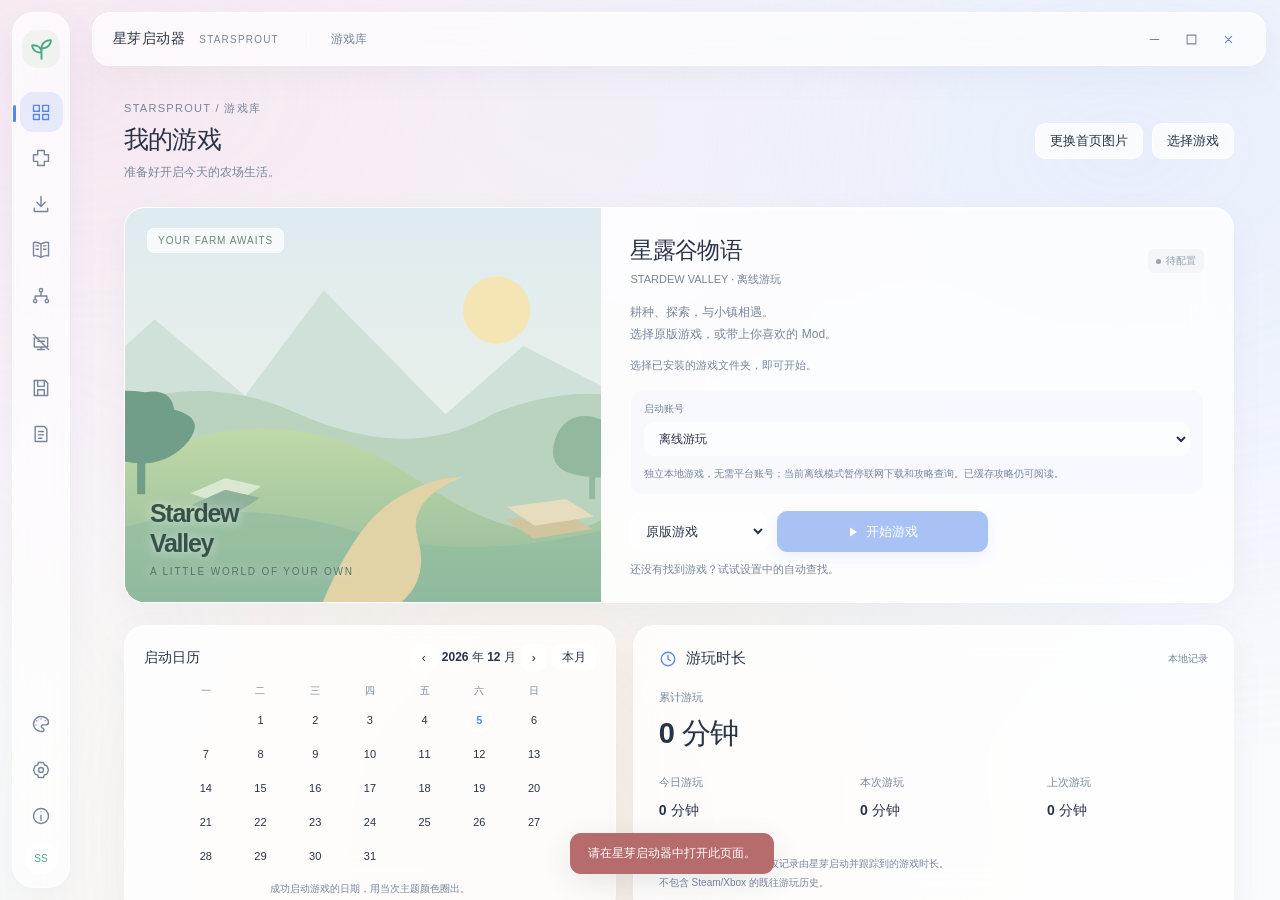
==== commit 77522c5f: "Release StarSprout 0.4.3" ====
--- a/StarSprout/wwwroot/index.html
+++ b/StarSprout/wwwroot/index.html
@@ -1,243 +1,365 @@
-<!doctype html>
-<html lang="zh-CN">
-<head>
-<meta charset="utf-8"><meta name="viewport" content="width=device-width, initial-scale=1"><title>星芽启动器 · StarSprout</title>
-<style>
-:root{--bg:#f8fafc;--panel:#fff;--ink:#263244;--muted:#8b96a8;--line:#e9eef5;--blue:#5588eb;--blue-soft:#edf3ff;--green:#49a986;--shadow:0 8px 32px #24375206;font-family:"Segoe UI Variable","Microsoft YaHei UI",sans-serif;color:var(--ink);font-size:13px;font-synthesis:none}
-*{box-sizing:border-box}body{margin:0;overflow:hidden;background:var(--bg)}button,input,select{font:inherit}button{cursor:pointer;border:0;transition:background .16s,transform .16s;user-select:none}button:disabled{cursor:default;opacity:.5}button:not(:disabled):active{transform:translateY(1px)}button:focus-visible,input:focus-visible,select:focus-visible{outline:2px solid #5588eb88;outline-offset:3px}svg{display:block;width:20px;height:20px;fill:none;stroke:currentColor;stroke-width:1.7;stroke-linecap:round;stroke-linejoin:round}h1,h2,h3,p{margin:0}h1{font-size:25px;letter-spacing:-.8px;font-weight:650}h2{font-size:17px;font-weight:620}h3{font-size:15px;font-weight:600}.muted{color:var(--muted)}.small{font-size:12px}.app{display:grid;grid-template-columns:64px 1fr;grid-template-rows:62px 1fr;height:100vh;min-height:480px}
-.rail{grid-row:1/3;background:#fff;border-right:1px solid var(--line);display:flex;flex-direction:column;align-items:center;padding:19px 0 15px;gap:8px}.brand{color:var(--green);display:grid;place-items:center;width:38px;height:38px;background:#edf8f1;border-radius:13px;margin:0 0 21px}.brand svg{width:25px;height:25px;stroke-width:1.8}.nav{position:relative;width:43px;height:43px;border-radius:12px;background:transparent;color:#9aa5b5;display:grid;place-items:center}.nav:hover{background:#f5f7fb;color:var(--blue)}.nav.active{background:var(--blue-soft);color:var(--blue)}.nav.active::before{content:"";position:absolute;left:-11px;top:13px;width:3px;height:17px;background:var(--blue);border-radius:0 3px 3px 0}.rail .spacer{flex:1}.rail-bottom{height:32px;width:32px;border:1px solid var(--line);border-radius:50%;font-size:10px;color:var(--green);display:grid;place-items:center;background:#f9fbff}
-.topbar{display:flex;align-items:center;gap:12px;padding:0 28px;border-bottom:1px solid var(--line);background:#ffffffb3;user-select:none}.wordmark{font-size:14px;font-weight:600;letter-spacing:.4px}.wordmark span{font-size:10px;color:#a1acba;letter-spacing:1.2px;margin-left:10px;font-weight:450}.breadcrumb{font-size:12px;color:#a1abba;margin-left:17px;border-left:1px solid var(--line);padding-left:22px}.window-actions{margin-left:auto;display:flex;gap:3px}.window-actions button{width:34px;height:32px;background:transparent;color:#9aa5b5;border-radius:8px;display:grid;place-items:center}.window-actions button:hover{background:#eff3f8;color:var(--ink)}.window-actions .close:hover{background:#fff0f0;color:#dc6a6a}.window-actions svg{width:15px;height:15px}
-.main{overflow:auto;padding:34px 36px 38px}.content{max-width:1110px;margin:0 auto}.page{animation:enter .23s ease both}@keyframes enter{from{opacity:0;transform:translateY(7px)}to{opacity:1;transform:translateY(0)}}.page-heading{display:flex;align-items:center;justify-content:space-between;margin-bottom:26px;gap:15px}.eyebrow{font-size:11px;color:#9aa6b8;letter-spacing:1.3px;margin-bottom:7px}.subtitle{font-size:12px;color:var(--muted);margin-top:8px}.toolbar{display:flex;gap:9px;align-items:center;flex-wrap:wrap}.button{display:inline-flex;align-items:center;justify-content:center;gap:7px;height:36px;padding:0 14px;border:1px solid var(--line);border-radius:9px;background:white;color:#68758a;white-space:nowrap}.button:hover{background:#f4f7fb;border-color:#dce5f2}.button svg{width:15px;height:15px}.button.primary{background:var(--blue);color:white;border-color:var(--blue);box-shadow:0 4px 9px #5588eb20}.button.primary:hover{background:#487bdb}.button.soft{color:var(--blue);background:var(--blue-soft);border-color:transparent}.button.small{height:31px;font-size:12px;padding:0 11px}.panel{background:white;border:1px solid var(--line);border-radius:15px;box-shadow:var(--shadow)}.panel-pad{padding:24px}.section-heading{display:flex;align-items:center;justify-content:space-between;margin:26px 0 14px}.section-heading span{font-size:12px;color:var(--muted)}
-.hero{display:grid;grid-template-columns:43% 1fr;overflow:hidden;min-height:292px}.game-art{position:relative;overflow:hidden;background:#e9f1ea;min-height:292px;display:flex;align-items:flex-end;padding:25px}.landscape{position:absolute;inset:0;width:100%;height:100%;stroke:none}.art-title{position:relative;z-index:1;color:#365148;text-shadow:0 1px 12px #ffffffaa}.art-title .english{font-size:25px;font-weight:720;letter-spacing:-1.3px;line-height:1.2}.art-title .caption{font-size:10px;letter-spacing:1.8px;margin-top:8px;color:#547567}.art-tag{position:absolute;top:20px;left:22px;z-index:1;padding:6px 10px;background:#ffffffbb;border:1px solid #ffffff99;border-radius:7px;color:#698878;font-size:10px;letter-spacing:1px;backdrop-filter:blur(6px)}.hero-info{padding:27px 29px 25px;display:flex;flex-direction:column}.hero-heading{display:flex;align-items:center;justify-content:space-between;gap:12px}.game-title{font-size:23px;letter-spacing:-.7px}.game-type{font-size:11px;color:#a0aab9;margin-top:6px}.badge{display:inline-flex;align-items:center;gap:5px;background:#eff8f3;color:#52977a;padding:5px 8px;border-radius:6px;font-size:10px;white-space:nowrap}.badge::before{content:"";width:5px;height:5px;border-radius:50%;background:currentColor}.badge.pending{background:#f3f5f9;color:#98a2b2}.game-description{color:#8c97a7;font-size:12px;line-height:1.8;margin-top:21px;max-width:345px}.game-path{font-size:11px;color:#a0aaba;white-space:nowrap;overflow:hidden;text-overflow:ellipsis;margin-top:13px}.hero-footer{margin-top:auto;padding-top:23px;display:flex;gap:10px;align-items:center}.mode-select{height:39px;min-width:116px;color:#778297;background:#f7f9fc;border:1px solid var(--line);border-radius:9px;padding:0 27px 0 11px;cursor:pointer}.launch{height:41px;padding:0 25px;flex:1;max-width:211px;font-size:13px}.launch svg{fill:currentColor;stroke:none;width:12px;height:12px}.hero-note{font-size:11px;color:var(--muted);margin-top:12px;min-height:15px}.stats{display:grid;grid-template-columns:repeat(3,1fr);gap:14px}.stat{padding:20px 21px;display:flex;gap:13px;align-items:center;min-width:0}.stat-icon{width:39px;height:39px;background:#f1f5ff;color:#7597dc;display:grid;place-items:center;border-radius:11px;flex-shrink:0}.stat:nth-child(2) .stat-icon{background:#edf8f3;color:#73aa96}.stat:nth-child(3) .stat-icon{background:#fff6ec;color:#d2a26f}.stat-label{font-size:11px;color:#9aa4b4;margin-bottom:6px}.stat-value{font-size:19px;font-weight:620;overflow:hidden;text-overflow:ellipsis;white-space:nowrap}.stat-detail{font-size:10px;color:#aab2bf;margin-top:4px}.quick-grid{display:grid;grid-template-columns:repeat(3,1fr);gap:14px}.quick-card{padding:19px 20px;display:flex;gap:12px;align-items:center;text-align:left;color:var(--ink)}.quick-card:hover{border-color:#ccdafa;background:#fbfdff}.quick-card>svg{width:23px;height:23px;color:#85a0cc;flex-shrink:0}.quick-card .arrow{width:15px;height:15px;margin-left:auto;color:#c2cad7}.quick-card p{font-size:11px;color:var(--muted);margin-top:5px}.quick-card strong{font-size:12px;font-weight:560}
-.search{display:flex;align-items:center;gap:8px;background:white;border:1px solid var(--line);height:37px;padding:0 11px;border-radius:9px;min-width:210px}.search svg{width:15px;height:15px;color:#a1acbd}.search input{border:0;outline:none;background:transparent;color:var(--ink);width:180px;font-size:12px}.search input::placeholder{color:#aab3c1}.list{overflow:hidden}.list-header{padding:13px 19px;background:#fafbfd;border-bottom:1px solid var(--line);color:#98a4b5;font-size:11px;display:flex;justify-content:space-between}.list-row{display:flex;align-items:center;gap:13px;padding:17px 19px;border-bottom:1px solid #f0f3f8;min-height:76px}.list-row:last-child{border:0}.item-icon{width:38px;height:38px;background:#f1f5fd;color:#8ea6d0;border-radius:10px;display:grid;place-items:center;flex-shrink:0}.item-main{min-width:0;flex:1}.item-name{font-size:13px;font-weight:570;white-space:nowrap;overflow:hidden;text-overflow:ellipsis}.item-meta{font-size:11px;color:#9da7b7;margin-top:6px}.dependency{font-size:11px;color:#ce975a;margin-top:6px;line-height:1.5}.row-actions{display:flex;align-items:center;gap:9px;flex-shrink:0}.toggle{position:relative;width:33px;height:18px;border-radius:10px;background:#dfe5ee;padding:0}.toggle.on{background:#7c9fe9}.toggle::after{content:"";position:absolute;top:3px;left:3px;height:12px;width:12px;background:white;border-radius:50%;box-shadow:0 1px 2px #0001;transition:left .15s}.toggle.on::after{left:18px}.icon-button{width:30px;height:30px;border:1px solid var(--line);border-radius:8px;background:white;color:#9faec4;display:grid;place-items:center}.icon-button svg{width:15px;height:15px}.empty{padding:65px 24px;text-align:center;color:#a0aabb}.empty-icon{display:grid;place-items:center;background:#f5f7fb;color:#b3bfce;width:53px;height:53px;border-radius:16px;margin:0 auto 18px}.empty-icon svg{width:25px;height:25px}.empty h3{color:#78869b;font-size:14px;font-weight:500}.empty p{font-size:12px;margin-top:9px;line-height:1.7}.notice{display:flex;align-items:flex-start;gap:9px;font-size:11px;color:#97a3b5;line-height:1.7;padding:0 3px;margin:14px 0}.notice svg{width:14px;height:14px;margin-top:3px;flex-shrink:0}.log{white-space:pre-wrap;overflow:auto;overflow-wrap:anywhere;margin:0;padding:22px;color:#7d8aa0;line-height:1.8;font-size:11px;font-family:Consolas,"Microsoft YaHei UI",monospace;max-height:calc(100vh - 244px);min-height:270px}.settings-grid{display:grid;gap:17px}.setting-title{display:flex;align-items:center;gap:10px;margin-bottom:16px}.setting-title>svg{color:#8ea7d2;width:18px;height:18px}.setting-title h2{font-size:15px}.field-label{font-size:11px;color:#93a0b4;margin-bottom:9px}.path-field{background:#f8fafd;border:1px solid var(--line);border-radius:8px;padding:12px 14px;font-size:12px;color:#8895aa;overflow:hidden;text-overflow:ellipsis;white-space:nowrap;margin-bottom:15px}.setting-copy{font-size:12px;color:#8e9bad;line-height:1.9;margin-bottom:17px}.about-brand{display:flex;align-items:center;gap:17px;margin-bottom:22px}.about-brand .brand{margin:0;width:54px;height:54px;border-radius:17px}.about-brand h1{font-size:24px}.about-brand p{font-size:11px;letter-spacing:1.7px;color:#9aa8bb;margin-top:6px}.about-body{font-size:12px;color:#8d99ac;line-height:2.1;max-width:660px}.about-body p+p{margin-top:12px}.about-links{display:flex;gap:9px;flex-wrap:wrap;margin-top:22px}.backup-result{margin-top:15px;font-size:11px;color:#79a08d;overflow-wrap:anywhere}.toast{position:fixed;bottom:26px;left:calc(50% + 32px);transform:translateX(-50%) translateY(12px);padding:12px 18px;max-width:75vw;background:#2f3d51;color:white;border-radius:11px;box-shadow:0 8px 30px #23344b1c;font-size:12px;opacity:0;pointer-events:none;transition:.2s;z-index:20;overflow-wrap:anywhere}.toast.show{opacity:1;transform:translateX(-50%) translateY(0)}.toast.error{background:#b66c6c}.busy-indicator{width:6px;height:6px;border-radius:50%;background:#7b9ee4;display:none;animation:pulse 1s ease-in-out infinite}.busy-indicator.visible{display:block}@keyframes pulse{50%{opacity:.3}}::-webkit-scrollbar{width:5px;height:5px}::-webkit-scrollbar-thumb{background:#d9e1eb;border-radius:5px}::-webkit-scrollbar-track{background:transparent}
-@media(max-width:850px){.main{padding:26px 23px}.hero{grid-template-columns:40% 1fr}.hero-info{padding:23px}.game-title{font-size:20px}.stats{gap:10px}.stat{padding:17px 14px;gap:10px}.quick-grid{grid-template-columns:1fr}.quick-card{padding:15px 19px}.hero-footer{flex-wrap:wrap}.mode-select{min-width:100px}.launch{padding:0 18px}.page-heading{flex-wrap:wrap}.search{min-width:180px}.search input{width:150px}}
-@media(max-width:650px){.hero{grid-template-columns:1fr}.game-art{min-height:170px}.hero-info{min-height:255px}.stats{grid-template-columns:1fr}.stat{padding:15px 20px}.row-actions{gap:6px}.breadcrumb{display:none}.wordmark span{display:none}.topbar{padding:0 18px}.main{padding:22px 18px}.toolbar{gap:6px}}
-.tabs{display:flex;gap:6px;margin-bottom:19px;border-bottom:1px solid var(--line);padding-bottom:13px}.tab{background:transparent;border-radius:8px;padding:9px 14px;color:#909cad}.tab.active{background:var(--blue-soft);color:var(--blue)}.field{display:grid;gap:8px;font-size:11px;color:#8795aa;min-width:0}.field input,.field select,.field textarea{width:100%;border:1px solid var(--line);background:#f8fafd;border-radius:9px;min-height:39px;padding:10px 12px;color:var(--ink);font-size:12px}.field input::placeholder,.field textarea::placeholder{color:#acb6c6}.field textarea{resize:vertical;min-height:75px}.fields{display:grid;grid-template-columns:1fr 1fr;gap:14px;margin:16px 0}.field-wide{grid-column:1/-1}.checkbox-row{display:flex;gap:19px;flex-wrap:wrap;margin:15px 0;color:#7d8b9f;font-size:12px}.checkbox-row label{display:flex;align-items:center;gap:7px;line-height:1.7}.checkbox-row input{accent-color:var(--blue);width:14px;height:14px}.form-note{font-size:11px;color:#95a0b1;line-height:1.8;margin-top:10px}.detail-copy{color:#8c98ab;font-size:12px;line-height:1.8;margin:8px 0 15px}.source-cards{display:grid;grid-template-columns:repeat(3,1fr);gap:13px;margin-bottom:18px}.source-card{padding:20px;text-align:left}.source-card h3{font-size:13px}.source-card p{font-size:11px;color:#8e9aab;line-height:1.8;margin:8px 0 14px}.resource-row{align-items:flex-start}.resource-row .row-actions{flex-wrap:wrap;justify-content:flex-end;max-width:228px}.resource-description{font-size:11px;color:#8e9aab;line-height:1.7;margin-top:7px;max-width:620px;overflow-wrap:anywhere}.pill{display:inline-flex;padding:3px 7px;border-radius:5px;background:#f0f4fb;color:#8498b9;font-size:10px;margin-left:7px;font-weight:400}.pill.green{background:#edf8f1;color:#579d7b}.warning-list{color:#a28e70;font-size:11px;line-height:1.8;padding:13px 16px;background:#fffaf2;border:1px solid #f4eadb;border-radius:10px;margin:13px 0}.warning-list ul,.finding-list{margin:5px 0;padding-left:18px}.warning-list li+li,.finding-list li+li{margin-top:5px}.info-strip{padding:14px 17px;background:#f0f5ff;border:1px solid #e0eafe;border-radius:11px;color:#7895c4;line-height:1.8;font-size:11px;margin-bottom:19px}.local-path{overflow-wrap:anywhere;font-size:11px;color:#91a0b5;margin-top:7px}.ai-preview{max-height:250px;min-height:100px;font-size:10px;background:#fbfcfe;border-radius:9px;border:1px solid var(--line);margin:13px 0}.ai-answer{white-space:pre-wrap;overflow-wrap:anywhere;line-height:1.9;font-size:12px;color:#63748b;margin:15px 0}.finding-list{font-size:11px;color:#8c98aa;line-height:1.8;overflow-wrap:anywhere}.progress-panel{display:flex;gap:16px;align-items:center;padding:13px 17px;border-radius:12px;background:#edf3ff;color:#7b95c1;margin-bottom:19px;font-size:11px}.progress-main{flex:1;min-width:0}.progress-track{height:4px;border-radius:5px;background:#dae5fa;margin-top:8px;overflow:hidden}.progress-track>span{display:block;height:100%;background:var(--blue);min-width:2px;border-radius:5px}.progress-track.indeterminate>span{width:35%;animation:progressSlide 1.4s ease-in-out infinite}@keyframes progressSlide{to{transform:translateX(280%)}}.feed-row{display:flex;align-items:center;gap:10px;padding:10px 0;border-top:1px solid var(--line);font-size:11px;color:#8595ad}.feed-url{flex:1;overflow-wrap:anywhere}.offline-layout{display:grid;grid-template-columns:1.3fr 1fr;gap:17px}.offline-state{display:flex;align-items:center;justify-content:space-between;gap:16px;margin:17px 0}.offline-state p{font-size:11px;color:#99a4b5;margin-top:7px}.offline-state .toggle{width:39px;height:22px}.offline-state .toggle:after{height:16px;width:16px}.offline-state .toggle.on:after{left:20px}.cache-item{padding:13px 0;display:flex;gap:12px;align-items:center;border-bottom:1px solid var(--line)}.cache-item:last-child{border:0}.cache-item h3{font-size:12px}.cache-item p{font-size:10px;color:#9ca8b9;margin-top:5px}.status-chip{font-size:11px;color:#79a48e;background:#eff8f3;padding:7px 10px;border-radius:8px}.main>.progress-wrap,.main>.content{max-width:1110px;margin-left:auto;margin-right:auto}.result-error{color:#b77f6f}.section-heading.tight{margin:19px 0 12px}@media(max-width:850px){.source-cards{grid-template-columns:1fr}.source-card{display:flex;align-items:center;gap:17px;padding:16px 19px}.source-card p{margin:0;flex:1}.source-card .button{margin-left:auto}.offline-layout{grid-template-columns:1fr}.resource-row{flex-wrap:wrap}.resource-row .row-actions{max-width:none}.fields{grid-template-columns:1fr}.field-wide{grid-column:auto}}
-:root{--surface-rgb:255,255,255;--surface-solid:#fff;--surface-soft:#f5f7fc;--bg-rgb:248,250,252;--panel-alpha:.8;--shell-alpha:.66;--ink:#293346;--muted:#77869c;--line:#ffffffb8;--blue-rgb:85,136,235;--default-background:radial-gradient(ellipse at 8% 12%,#f4e1ed 0,transparent 52%),radial-gradient(ellipse at 86% 18%,#e1eafa 0,transparent 56%),radial-gradient(ellipse at 42% 92%,#f5eadb 0,transparent 58%);--shadow:0 10px 32px #677c9910,0 1px 0 #ffffff80 inset}
-html[data-theme="dark"]{--bg:#151923;--bg-rgb:21,25,35;--surface-rgb:28,35,48;--surface-solid:#202837;--surface-soft:#242d3d;--ink:#e4eaf5;--muted:#a3b0c4;--line:#ffffff16;--shadow:0 10px 32px #0002,0 1px 0 #ffffff09 inset;--default-background:radial-gradient(ellipse at 8% 12%,#352739 0,transparent 55%),radial-gradient(ellipse at 90% 18%,#22324d 0,transparent 58%),radial-gradient(ellipse at 40% 96%,#302c27 0,transparent 60%)}
-html[data-theme="oled"]{--bg:#000;--bg-rgb:0,0,0;--surface-rgb:5,7,11;--surface-solid:#080b10;--surface-soft:#0d1118;--ink:#ebeff8;--muted:#aab5c7;--line:#ffffff18;--shadow:0 1px 0 #ffffff08 inset;--default-background:linear-gradient(#000,#000)}
-.background-layer,.background-overlay{position:fixed;inset:0;pointer-events:none;z-index:0}.background-layer{background-image:var(--default-background);background-position:center;background-size:cover;transform:scale(1.045)}.background-overlay{background:rgba(var(--bg-rgb),.23)}.app{position:relative;z-index:1;grid-template-columns:78px 1fr;grid-template-rows:76px 1fr}.rail{margin:12px 0 12px 12px;width:58px;padding:17px 0 13px;border:1px solid var(--line);border-radius:22px;background:rgba(var(--surface-rgb),var(--shell-alpha));box-shadow:var(--shadow);backdrop-filter:blur(22px);gap:6px}.brand{background:#74bf8f18;border-radius:15px;margin-bottom:18px}.nav{height:40px;border-radius:13px;color:var(--muted)}.nav.active:before{left:-7px;border-radius:4px}.rail-bottom{background:rgba(var(--surface-rgb),.45)}.topbar{margin:12px 14px 0 14px;padding:0 20px;height:54px;border:1px solid var(--line);border-radius:18px;background:rgba(var(--surface-rgb),var(--shell-alpha));backdrop-filter:blur(20px);box-shadow:var(--shadow)}.main{padding:25px 28px 35px}.panel{background:rgba(var(--surface-rgb),var(--panel-alpha));border-radius:21px;backdrop-filter:blur(18px);box-shadow:var(--shadow)}.panel-pad{padding:25px}.button,.icon-button{background:rgba(var(--surface-rgb),.75);color:var(--ink);border-color:var(--line);border-radius:10px}.button:hover,.window-actions button:hover{background:var(--surface-soft);border-color:rgba(var(--blue-rgb),.22)}.button.primary{background:var(--blue);border-color:var(--blue);color:white;box-shadow:0 5px 14px rgba(var(--blue-rgb),.2)}.button.primary:hover{background:var(--blue);filter:brightness(.94)}.button.soft,.nav.active{background:var(--blue-soft);color:var(--blue)}.nav:hover{background:var(--blue-soft)}.toggle.on{background:var(--blue)}.field input,.field select,.field textarea,.search,.path-field,.mode-select,.ai-preview{background:rgba(var(--surface-rgb),.55);color:var(--ink);border-color:var(--line);border-radius:11px}.list-header{background:rgba(var(--surface-rgb),.22);color:var(--muted)}.list-row,.cache-item,.feed-row{border-color:var(--line)}.stat-icon,.item-icon,.empty-icon{background:var(--blue-soft);color:var(--blue)}.stat:nth-child(2) .stat-icon{background:#73bb9a16}.stat:nth-child(3) .stat-icon{background:#dbab7818}.quick-card:hover{background:rgba(var(--surface-rgb),.86);border-color:rgba(var(--blue-rgb),.22)}.log,.item-meta,.stat-label,.stat-detail,.field,.field-label,.form-note,.detail-copy,.resource-description,.about-body,.setting-copy,.game-description,.game-path,.game-type,.game-path,.hero-note,.notice,.eyebrow,.subtitle,.wordmark span,.breadcrumb,.empty,.empty p,.local-path,.checkbox-row,.finding-list,.cache-item p{color:var(--muted)}.ai-answer,.empty h3{color:var(--ink)}.info-strip,.progress-panel{background:rgba(var(--blue-rgb),.08);border-color:rgba(var(--blue-rgb),.13);color:var(--ink);backdrop-filter:blur(18px);border-radius:15px}.progress-track{background:rgba(var(--blue-rgb),.15)}.warning-list{background:#d7ad7310;border-color:#c8a47126;color:var(--muted)}.pill{background:var(--blue-soft);color:var(--blue)}.empty-icon{border-radius:17px}.window-actions button{color:var(--muted)}.window-actions .close:hover{background:#dc6a6a18}.window-actions .close:hover svg{color:#db7979}.app.has-wallpaper .panel{backdrop-filter:blur(24px)}.field input[type="range"]{height:25px;min-height:25px;padding:0;background:transparent;border:0;accent-color:var(--blue)}.appearance-themes{display:grid;grid-template-columns:repeat(4,1fr);gap:13px;margin:18px 0}.theme-choice{padding:10px;background:rgba(var(--surface-rgb),.4);border:1px solid var(--line);border-radius:16px;color:var(--ink);text-align:left}.theme-choice.selected{border-color:var(--blue);box-shadow:0 0 0 2px var(--blue-soft)}.theme-choice span{display:block;font-size:12px;margin:10px 3px 2px}.theme-mini{position:relative;height:87px;border-radius:10px;background:linear-gradient(125deg,#f4e7ed,#e7eef7);overflow:hidden}.theme-mini:before{content:"";position:absolute;inset:9px auto 9px 9px;width:17px;border-radius:6px;background:#ffffffb0}.theme-mini:after{content:"";position:absolute;inset:14px 10px 13px 34px;border-radius:7px;background:#ffffffa8;box-shadow:0 3px 8px #70809d15}.theme-mini.dark{background:linear-gradient(125deg,#252633,#1e2c42)}.theme-mini.dark:before{background:#ffffff19}.theme-mini.dark:after{background:#ffffff13}.theme-mini.oled{background:#000}.theme-mini.oled:before,.theme-mini.oled:after{background:#14171d}.theme-mini.system{background:linear-gradient(90deg,#edf0f7 50%,#212b3c 50%)}.accent-presets{display:flex;gap:10px;flex-wrap:wrap;margin:13px 0}.accent-swatch{width:28px;height:28px;border:3px solid transparent;border-radius:50%;box-shadow:0 0 0 1px var(--line)}.accent-swatch.selected{border-color:var(--surface-solid);box-shadow:0 0 0 2px var(--blue)}.appearance-grid{display:grid;grid-template-columns:1fr 1fr;gap:16px}.range-label{display:flex;justify-content:space-between;gap:10px}.background-name{font-size:12px;color:var(--muted);overflow-wrap:anywhere;margin:14px 0}.mod-check{width:15px;height:15px;accent-color:var(--blue);flex-shrink:0;cursor:pointer}.mod-tools{margin:0 0 15px;padding:15px 17px;display:flex;align-items:center;gap:10px;flex-wrap:wrap}.mod-tools .selection{display:flex;gap:7px;align-items:center;font-size:11px;color:var(--muted);margin-right:5px}.mod-tools .button{height:32px;font-size:11px;padding:0 10px}.detail-backdrop{position:fixed;inset:0;z-index:30;background:#1b27344a;backdrop-filter:blur(8px);display:grid;place-items:center;padding:28px}.detail-dialog{width:min(760px,calc(100vw - 80px));max-height:calc(100vh - 80px);overflow:auto;background:rgba(var(--surface-rgb),.96);border-radius:24px;padding:28px;border:1px solid var(--line);box-shadow:0 24px 90px #15243b30;color:var(--ink)}.detail-title{display:flex;justify-content:space-between;align-items:flex-start;gap:15px}.detail-title h2{font-size:21px}.detail-description{white-space:pre-wrap;overflow-wrap:anywhere;line-height:1.9;color:var(--muted);font-size:12px;margin:18px 0}.detail-meta{display:grid;grid-template-columns:1fr 1fr;gap:12px;padding:15px;background:rgba(var(--blue-rgb),.05);border-radius:13px;margin:16px 0;font-size:11px;color:var(--muted)}.detail-meta strong{display:block;color:var(--ink);font-size:12px;margin-top:6px}.detail-list{font-size:11px;line-height:1.8;color:var(--muted);overflow-wrap:anywhere;padding-left:18px}.detail-source{font-size:10px;overflow-wrap:anywhere;color:var(--muted);margin:14px 0}.setting-entry{display:flex;justify-content:space-between;align-items:center;gap:15px}.setting-entry p{color:var(--muted);font-size:12px;margin-top:7px}button:focus-visible,input:focus-visible,select:focus-visible{outline-color:var(--blue)}@media(max-height:700px){.rail{gap:5px;padding:13px 0}.nav{height:37px}.brand{margin-bottom:8px}.rail-bottom{display:none}}@media(max-width:850px){.main{padding:23px 22px}.appearance-grid{grid-template-columns:1fr}.appearance-themes{gap:8px}.theme-mini{height:70px}.mod-tools{gap:7px}.row-actions{flex-wrap:wrap}.detail-dialog{width:calc(100vw - 40px)}}
-
-.home-artwork{position:absolute;inset:0;width:100%;height:100%;object-fit:cover}.game-art.has-home-image .landscape,.game-art.has-home-image .art-title,.game-art.has-home-image .art-tag{display:none}.home-calendar{margin-top:22px;padding:22px}.calendar-header{display:flex;align-items:center;justify-content:space-between;gap:12px;margin-bottom:16px}.calendar-header h2{font-size:16px}.calendar-nav{display:flex;align-items:center;gap:8px}.calendar-grid{display:grid;grid-template-columns:repeat(7,minmax(0,1fr));gap:6px;max-width:650px;margin:auto}.calendar-week{text-align:center;color:var(--muted);font-size:11px;padding:5px}.calendar-cell{display:flex;align-items:center;justify-content:center;height:44px}.calendar-date{width:37px;height:37px;display:flex;align-items:center;justify-content:center;border:2px solid transparent;border-radius:50%;font-size:12px;color:var(--ink)}.calendar-date.played{border-color:var(--day-accent);background:color-mix(in srgb,var(--day-accent) 10%,transparent);font-weight:600}.calendar-date.today{box-shadow:inset 0 0 0 1px var(--line)}.calendar-date.today:not(.played){color:var(--blue);font-weight:600}.calendar-note{margin:14px 0 0;text-align:center;font-size:11px;color:var(--muted)}.button.danger{color:#ba535b;background:rgba(190,78,91,.07);border-color:rgba(190,78,91,.12)}.credit-list{display:grid;gap:12px;margin-top:18px}.credit-list p{margin:0}.about-author{display:flex;align-items:center;justify-content:space-between;gap:15px;margin:20px 0;padding:18px;border:1px solid var(--line);border-radius:17px;background:rgba(var(--surface-rgb),.5)}
-</style>
-</head>
-<body>
-<div class="background-layer" id="backgroundLayer" aria-hidden="true"></div><div class="background-overlay" id="backgroundOverlay" aria-hidden="true"></div>
-<div class="app">
-  <aside class="rail" aria-label="主要导航">
-    <div class="brand" title="星芽启动器 · StarSprout"><svg viewBox="0 0 24 24"><path d="M12 21V11m0 4C3 15 3 8 3 8s9-1 9 7Zm0-4C12 3 21 3 21 3s0 8-9 8Z"/></svg></div>
-    <button class="nav active" data-page="home" title="游戏库" aria-label="游戏库"></button>
-    <button class="nav" data-page="mods" title="Mod 管理" aria-label="Mod 管理"></button>
-    <button class="nav" data-page="downloads" title="资源中心" aria-label="资源中心"></button>
-    <button class="nav" data-page="offline" title="离线模式" aria-label="离线模式"></button>
-    <button class="nav" data-page="saves" title="存档" aria-label="存档"></button>
-    <button class="nav" data-page="logs" title="日志" aria-label="日志"></button>
-    <div class="spacer"></div>
-    <button class="nav" data-page="appearance" title="外观" aria-label="外观"></button>
-    <button class="nav" data-page="settings" title="设置" aria-label="设置"></button>
-    <button class="nav" data-page="about" title="关于" aria-label="关于"></button>
-    <div class="rail-bottom" title="StarSprout">SS</div>
-  </aside>
-  <header class="topbar" id="dragRegion"><div class="wordmark">星芽启动器 <span>STARSPROUT</span></div><div class="breadcrumb" id="breadcrumb">游戏库</div><span class="busy-indicator" id="busyIndicator"></span><div class="window-actions"><button data-action="minimize" aria-label="最小化" title="最小化"><svg viewBox="0 0 24 24"><path d="M5 12h14"/></svg></button><button data-action="maximize" id="maximizeButton" aria-label="最大化" title="最大化"><svg viewBox="0 0 24 24"><path d="M5 5h14v14H5z"/></svg></button><button class="close" data-action="close" aria-label="关闭" title="关闭"><svg viewBox="0 0 24 24"><path d="m7 7 10 10M17 7 7 17"/></svg></button></div></header>
-  <main class="main"><div class="progress-wrap" id="taskProgress"></div><div class="content" id="content"></div></main>
-</div><div id="detailModal"></div><div class="toast" id="toast" role="status" aria-live="polite"></div>
-<script>
-"use strict";
-const paths={home:'<path d="M3 4h7v7H3zM14 4h7v7h-7zM3 15h7v6H3zM14 15h7v6h-7z"/>',mods:'<path d="M8 3h8v5h5v8h-5v5H8v-5H3V8h5z"/>',saves:'<path d="M4 3h13l3 3v15H4zM8 3v7h8V3M8 21v-7h8v7"/>',logs:'<path d="M5 3h11l3 3v15H5zM9 9h6M9 13h6M9 17h4"/>',settings:'<path d="m9 3-1 3-3 1-2 5 2 5 3 1 1 3h6l1-3 3-1 2-5-2-5-3-1-1-3z"/><circle cx="12" cy="12" r="3"/>',about:'<circle cx="12" cy="12" r="9"/><path d="M12 11v6M12 7h.01"/>',folder:'<path d="M3 6h7l2 3h9v11H3zM3 6V4h7l2 2"/>',refresh:'<path d="M20 7v5h-5M4 17v-5h5M6 7a7 7 0 0 1 12-2l2 2M4 17l2 2a7 7 0 0 0 12-2"/>',search:'<circle cx="10.5" cy="10.5" r="6.5"/><path d="m16 16 5 5"/>',plus:'<path d="M12 5v14M5 12h14"/>',arrow:'<path d="m9 5 7 7-7 7"/>',external:'<path d="M14 3h7v7m0-7L10 14M10 3H3v18h18v-7"/>',play:'<path d="m6 3 14 9-14 9z"/>',download:'<path d="M12 3v12m-5-5 5 5 5-5M4 17v4h16v-4"/>',check:'<path d="m5 12 4 4L19 6"/>'};
-const icon=name=>`<svg viewBox="0 0 24 24" aria-hidden="true">${paths[name]||paths.home}</svg>`;
-paths.downloads=paths.download;paths.offline='<path d="M4 7h16v11H4zM8 21h8M12 18v3M8 11h8"/><path d="m3 3 18 18"/>';
-paths.appearance='<path d="M12 3a9 9 0 1 0 0 18h1a2 2 0 0 0 1-4 2 2 0 0 1 1-4h3a3 3 0 0 0 3-3c0-4-4-7-9-7Z"/><path d="M7 8h.01M12 6h.01M17 8h.01M6 13h.01"/>';
-document.querySelectorAll('[data-page]').forEach(button=>button.innerHTML=icon(button.dataset.page));
-const labels={home:'游戏库',mods:'Mod 管理',downloads:'资源中心',offline:'离线模式',saves:'存档',logs:'日志与 AI',appearance:'外观',settings:'设置',about:'关于'};
-const blank=()=>({installation:{directoryPath:'',hasGame:false,hasSmapi:false,gameVersion:'',smapiVersion:''},settings:{gameDirectory:'',useSmapi:false},mods:[],saves:[],log:'',running:false,content:{offline:false,feeds:[],downloads:[]},analysis:{endpoint:'',model:'',hasApiKey:false,sendLog:true,sendModList:true,allowLocalHttp:false,warnings:[]},nexus:{connected:false,username:'',isPremium:false,applicationId:'',hasApiKey:false},offlineGame:{installation:{hasGame:false,hasSmapi:false},settings:{gameDirectory:'',useSmapi:false},running:false}});
-let state=blank(),page='home',loading=true,busy=false,modSearch='',backupPath='',serial=0,toastTimer;
-let resourceTab='community',catalog=null,catalogLoading=false,resourceSearch='',nexusMod=null,nexusModId='',nexusLinkDraft='',nexusAppDraft=null,aiDraft=null,aiPreview=null,aiResult=null,aiConfirm=false,aiModels=[],aiEditingNew=false,downloadProgress=null,activeTask='',offlineModeDraft=null;
-let appearanceDraft=null,detailItem=null,detailKind='content',browserInstall=false,communitySource='3dm',communityQuery='',communityPage=1,communityCatalog=null;
-const selectedMods=new Set();
-const defaultAppearance={theme:'light',accent:'#5588eb',backgroundUrl:'',backgroundName:'',hasBackground:false,blur:0,opacity:85,fit:'cover',overlay:true,panelOpacity:80};
-const darkPreference=window.matchMedia?.('(prefers-color-scheme: dark)');
-function appearanceValues(){return {...defaultAppearance,...state.appearance,...appearanceDraft};}
-function appearancePayload(value){return {theme:value.theme,accent:value.accent,blur:Number(value.blur),opacity:Number(value.opacity),fit:value.fit,overlay:!!value.overlay,panelOpacity:Number(value.panelOpacity)};}
-function safeBackground(value){try{const url=new URL(value);return url.protocol==='https:'&&['appearance.starsprout.local','starsprout.local'].includes(url.hostname)&&!url.username&&!url.password?url.href:'';}catch{return '';}}
-function applyAppearance(){
-  const value=appearanceValues();const theme=['light','dark','oled','system'].includes(value.theme)?value.theme:'light';
-  const resolved=theme==='system'?(darkPreference?.matches?'dark':'light'):theme;document.documentElement.dataset.theme=resolved;
-  const accent=/^#[a-f0-9]{6}$/i.test(value.accent)?value.accent:defaultAppearance.accent;const rgb=[1,3,5].map(i=>parseInt(accent.slice(i,i+2),16)).join(',');
-  const style=document.documentElement.style;style.setProperty('--blue',accent);style.setProperty('--blue-rgb',rgb);style.setProperty('--blue-soft',`rgba(${rgb},.13)`);style.setProperty('--panel-alpha',String(Math.min(100,Math.max(50,Number(value.panelOpacity)||80))/100));
-  const layer=document.getElementById('backgroundLayer');const image=safeBackground(value.backgroundUrl);layer.style.backgroundImage=image?`url(${JSON.stringify(image)})`:'';layer.style.filter=image?`blur(${Math.min(40,Math.max(0,Number(value.blur)||0))}px)`:'none';layer.style.opacity=image?String(Math.min(100,Math.max(10,Number(value.opacity)||85))/100):'1';
-  layer.style.backgroundSize={cover:'cover',contain:'contain',stretch:'100% 100%',tile:'auto'}[value.fit]||'cover';layer.style.backgroundRepeat=value.fit==='tile'?'repeat':'no-repeat';document.getElementById('backgroundOverlay').style.opacity=value.overlay?'1':'0';document.querySelector('.app')?.classList.toggle('has-wallpaper',!!image);
-}
-darkPreference?.addEventListener('change',()=>{if(appearanceValues().theme==='system')applyAppearance();});
-function syncWindowButtons(){const node=document.getElementById('maximizeButton');if(!node)return;const maximized=!!state.window?.maximized;node.title=maximized?'还原':'最大化';node.setAttribute('aria-label',node.title);node.innerHTML=`<svg viewBox="0 0 24 24"><path d="${maximized?'M8 8h11v11H8zM5 15V5h10':'M5 5h14v14H5z'}"/></svg>`;}
-const pending=new Map();
-function esc(value){return String(value??'').replace(/[&<>"']/g,char=>({'&':'&amp;','<':'&lt;','>':'&gt;','"':'&quot;',"'":'&#39;'}[char]));}
-function rpc(action,payload={}){return new Promise((resolve,reject)=>{if(!window.chrome?.webview){reject(new Error('请在星芽启动器中打开此页面。'));return;}const id=++serial;const timeout=setTimeout(()=>{pending.delete(id);reject(new Error('等待超时，可取消当前任务或稍后刷新。'));},action.startsWith('download')||action==='startNexusLogin'?1200000:180000);pending.set(id,{resolve,reject,timeout});window.chrome.webview.postMessage({id,action,payload});});}
-if(window.chrome?.webview)window.chrome.webview.addEventListener('message',event=>{let data=event.data;if(typeof data==='string'){try{data=JSON.parse(data);}catch{return;}}if(data?.type==='windowState'){state.window={maximized:!!data.maximized};syncWindowButtons();return;}if(data?.type==='progress'){downloadProgress=data.progress||{};renderProgress();return;}const request=pending.get(data?.id);if(!request)return;clearTimeout(request.timeout);pending.delete(data.id);if(data.error)request.reject(new Error(typeof data.error==='string'?data.error:JSON.stringify(data.error)));else request.resolve(data.result);});
-function toast(message,error=false){const element=document.getElementById('toast');element.textContent=message;element.className='toast show'+(error?' error':'');clearTimeout(toastTimer);toastTimer=setTimeout(()=>element.classList.remove('show'),5000);}
-function accept(snapshot){if(!snapshot||!snapshot.installation||!snapshot.settings)throw new Error('未能读取游戏信息。');state={...blank(),...snapshot,mods:snapshot.mods||[],saves:snapshot.saves||[]};for(const path of selectedMods)if(!state.mods.some(mod=>mod.directoryPath===path))selectedMods.delete(path);loading=false;render();window.appReady=true;}
-async function operate(action,payload={},message=''){if(busy)return;busy=true;activeTask=action;render();renderProgress();try{const result=await rpc(action,payload);if(result?.cancelled)return null;if(result?.installation)accept(result);if(action==='backupSave'&&result?.path){backupPath=result.path;render();}let notice=/^(download|installCached|removeMod)/.test(action)&&typeof result?.operationNotice==='string'&&result.operationNotice.trim()?result.operationNotice:message;if(action==='downloadCommunity'&&payload.install&&result){notice='已安装到当前游戏'+(result.operationNotice?' · '+result.operationNotice:result.installationResult?.modCount!=null?'，'+Number(result.installationResult.modCount)+' 个 Mod。':'。');}if(notice&&result!==null)toast(notice);return result;}catch(error){toast(error.message,true);}finally{busy=false;loading=false;activeTask='';downloadProgress=null;render();renderProgress();}}
-async function refresh(silent=false){if(busy||(silent&&document.activeElement?.matches('input,select,textarea')))return;try{accept(await rpc('snapshot'));}catch(error){loading=false;if(!silent)toast(error.message,true);render();}}
-function button(text,action,extra='',kind=''){return `<button class="button ${extra}" data-action="${action}" type="button" ${kind?`data-kind="${kind}"`:''} ${busy?'disabled':''}>${esc(text)}</button>`;}
-function heading(title,subtitle,actions=''){return `<div class="page-heading"><div><div class="eyebrow">STARSPROUT / ${esc(labels[page])}</div><h1>${title}</h1><p class="subtitle">${subtitle}</p></div><div class="toolbar">${actions}</div></div>`;}
-function empty(title,description,type){return `<div class="empty"><div class="empty-icon">${icon(type)}</div><h3>${title}</h3><p>${description}</p></div>`;}
-function version(value,fallback='未识别'){return esc(String(value||fallback).split('+')[0]);}
-function renderHome(){const installation=state.installation;const ready=installation.hasGame;const enabled=state.mods.filter(mod=>mod.enabled).length;const art=safeHomeImage(state.home?.imageUrl);return heading('我的游戏','准备好开启今天的农场生活。',button('更换首页图片','chooseHomeImage')+(art?button('恢复默认图片','clearHomeImage'):'')+button('选择游戏','chooseGame'))+`
-<section class="panel hero"><div class="game-art ${art?'has-home-image':''}">${art?`<img class="home-artwork" src="${esc(art)}" alt="自定义首页图片">`:''}<svg class="landscape" viewBox="0 0 500 340" preserveAspectRatio="xMidYMid slice" aria-hidden="true"><defs><linearGradient id="sky" x2="0" y2="1"><stop stop-color="#deebef"/><stop offset="1" stop-color="#f1f4e5"/></linearGradient><linearGradient id="field" x2="0" y2="1"><stop stop-color="#c0d9a7"/><stop offset="1" stop-color="#91b99d"/></linearGradient></defs><path fill="url(#sky)" d="M0 0h500v340H0z"/><circle cx="365" cy="88" r="29" fill="#f5e5b4"/><path fill="#d0e1d9" d="m0 160 70-64 78 66 68-91 105 107 67-59 112 57v164H0z"/><path fill="#bad3bf" d="M0 190q95-57 193-13t170 0q80-31 137-5v168H0Z"/><path fill="url(#field)" d="M0 245q162-104 296-11t204-5v111H0Z"/><path fill="#8fbba0" opacity=".6" d="M0 291q117-50 237-14t263-12v75H0Z"/><path fill="#e1d3a6" d="M215 340q28-66 60-87t61-21q-49 19-39 53t-14 55Z"/><path fill="#709e88" d="M55 191v56h7v-56zM62 159q-50-7-42 24-18 21 10 31 39 16 65-8 23-24-8-32-3-19-25-15Z"/><path fill="#92b89d" d="M445 210v41h5v-41zM448 180q-25-4-33 21-7 26 23 30 31 6 39-13 10-26-29-38Z"/><path fill="#dae8d1" d="m101 246 30-13 31 7-28 18Z"/><path fill="#90b29b" d="m102 256 29-13 30 7-28 18Z"/><path fill="#d1c5a0" d="m373 269 51-7 24 15-51 8Z"/><path fill="#e5ddbe" d="m374 258 51-7 24 15-51 8Z"/></svg><span class="art-tag">YOUR FARM AWAITS</span><div class="art-title"><div class="english">Stardew<br>Valley</div><div class="caption">A LITTLE WORLD OF YOUR OWN</div></div></div><div class="hero-info"><div class="hero-heading"><div><h2 class="game-title">星露谷物语</h2><p class="game-type">STARDEW VALLEY · 本地游戏</p></div><span class="badge ${ready?'':'pending'}">${loading?'正在检测':ready?'已就绪':'待配置'}</span></div><p class="game-description">耕种、探索，与小镇相遇。<br>选择原版游戏，或带上你喜欢的 Mod。</p><p class="game-path" title="${esc(state.settings.gameDirectory)}">${esc(state.settings.gameDirectory||'选择已安装的游戏文件夹，即可开始。')}</p><div class="hero-footer"><select class="mode-select" id="modeSelect" aria-label="启动模式" ${busy?'disabled':''}><option value="false" ${!state.settings.useSmapi?'selected':''}>原版游戏</option><option value="true" ${state.settings.useSmapi?'selected':''}>SMAPI / Mod</option></select><button class="button primary launch" data-action="launch" ${busy||!ready||state.running||(state.settings.useSmapi&&!installation.hasSmapi)?'disabled':''}>${icon('play')}${busy?'正在处理':state.running?'游戏运行中':'开始游戏'}</button></div><div class="hero-note">${state.settings.useSmapi&&!installation.hasSmapi?'尚未安装 SMAPI，可在设置页查看安装说明。':ready?'准备就绪，让故事继续。':'还没有找到游戏？试试设置中的自动查找。'}</div></div></section>
-${state.launchWarning?warnings([state.launchWarning]):''}${renderCalendar()}<div class="section-heading"><h2>游戏概览</h2><span>来自你的本地游戏</span></div><div class="stats"><div class="panel stat"><div class="stat-icon">${icon('mods')}</div><div><div class="stat-label">已安装 Mod</div><div class="stat-value">${loading?'—':state.mods.length}<span class="small"> 个</span></div><div class="stat-detail">${loading?'正在扫描':enabled+' 个已启用'}</div></div></div><div class="panel stat"><div class="stat-icon">${icon('saves')}</div><div><div class="stat-label">本地存档</div><div class="stat-value">${loading?'—':state.saves.length}<span class="small"> 个</span></div><div class="stat-detail">随时备份你的农场</div></div></div><div class="panel stat"><div class="stat-icon">${icon('download')}</div><div style="min-width:0"><div class="stat-label">游戏版本</div><div class="stat-value" title="${esc(installation.gameVersion)}">${loading?'—':ready?version(installation.gameVersion):'未配置'}</div><div class="stat-detail">${installation.hasSmapi?'SMAPI '+version(installation.smapiVersion):'SMAPI 未安装'}</div></div></div></div>
-<div class="section-heading"><h2>快速访问</h2></div><div class="quick-grid"><button class="panel quick-card" data-go="mods">${icon('mods')}<div><strong>管理你的 Mod</strong><p>安装、启停与依赖检查</p></div>${icon('arrow')}</button><button class="panel quick-card" data-go="saves">${icon('saves')}<div><strong>农场存档</strong><p>为珍贵的进度留一份备份</p></div>${icon('arrow')}</button><button class="panel quick-card" data-action="openFolder" data-kind="game">${icon('folder')}<div><strong>游戏文件夹</strong><p>浏览本地游戏文件</p></div>${icon('arrow')}</button></div>`;}
-function safeHomeImage(value){try{const url=new URL(value);return url.protocol==='https:'&&url.hostname==='home.starsprout.local'&&url.pathname==='/background.png'&&!url.port&&!url.username&&!url.password?url.href:'';}catch{return '';}}
-function homeMonthValues(){const now=new Date();return {year:Number(state.home?.year)||now.getFullYear(),month:Number(state.home?.month)||now.getMonth()+1};}
-function renderCalendar(){const {year,month}=homeMonthValues();const now=new Date();const today=state.home?.today||`${now.getFullYear()}-${String(now.getMonth()+1).padStart(2,'0')}-${String(now.getDate()).padStart(2,'0')}`;const first=new Date(year,month-1,1),offset=(first.getDay()+6)%7,total=new Date(year,month,0).getDate();const days=new Map((state.home?.days||[]).map(day=>[day.date,day]));const cells=Array.from({length:offset},()=>'<span class="calendar-cell" aria-hidden="true"></span>');for(let day=1;day<=total;day++){const date=`${year}-${String(month).padStart(2,'0')}-${String(day).padStart(2,'0')}`,record=days.get(date),accent=/^#[a-fA-F0-9]{6}$/.test(record?.accent)?record.accent:'#5488ee';cells.push(`<div class="calendar-cell"><span class="calendar-date ${record?'played':''} ${today===date?'today':''}" ${record?`style="--day-accent:${accent}"`:''} title="${esc(date+(record?' · 启动 '+Number(record.count||1)+' 次':' · 未记录启动'))}" aria-label="${esc(date+(record?' 已启动游戏':''))}">${day}</span></div>`);}return `<section class="panel home-calendar"><div class="calendar-header"><h2>启动日历</h2><div class="calendar-nav">${featureButton('‹','calendarMonth','data-step="-1"',false,year<=1970&&month===1)}<strong>${year} 年 ${month} 月</strong>${featureButton('›','calendarMonth','data-step="1"',false,year>=2100&&month===12)}${featureButton('本月','homeToday')}</div></div><div class="calendar-grid">${['一','二','三','四','五','六','日'].map(day=>`<span class="calendar-week">${day}</span>`).join('')}${cells.join('')}</div><p class="calendar-note">成功启动游戏的日期，用当次主题颜色圈出。</p></section>`;}
-function modsRunning(){return !!state.running||!!targetGame().running;}
-function visibleMods(){return state.mods.map((mod,index)=>({mod,index})).filter(({mod})=>`${mod.name} ${mod.author} ${mod.uniqueId}`.toLowerCase().includes(modSearch.toLowerCase()));}
-function renderMods(){const locked=modsRunning();const found=visibleMods();return heading('Mod 管理',locked?'游戏运行中，请退出游戏后调整 Mod。':'选择一组 Mod，快速禁用并排查冲突。',`<label class="search">${icon('search')}<input id="modSearch" aria-label="搜索 Mod" placeholder="搜索名称或作者" value="${esc(modSearch)}"></label>`+button('导入 ZIP','importMod','primary'))+`<div class="panel mod-tools"><label class="selection"><input class="mod-check" type="checkbox" id="modSelectAll" ${found.length&&found.every(({mod})=>selectedMods.has(mod.directoryPath))?'checked':''} ${busy||locked?'disabled':''}>全选当前列表</label><span class="small muted">已选 ${selectedMods.size} 个</span>${featureButton('禁用所选','setModsEnabled','data-enabled="false"',false,locked||!selectedMods.size)}${featureButton('启用所选','setModsEnabled','data-enabled="true"',false,locked||!selectedMods.size)}${featureButton('禁用全部','disableAllMods','',false,locked||!state.mods.some(mod=>mod.enabled))}${featureButton('恢复上次组合','restoreModState','',false,locked||!state.modTroubleshooting?.canRestore)}${selectedMods.size?featureButton('清空选择','clearModSelection'):''}</div><section class="panel list"><div class="list-header"><span>已安装的 Mod</span><span>${state.mods.length} 个 · ${state.mods.filter(mod=>!mod.enabled).length} 个已禁用</span></div><div id="modRows">${modRows()}</div></section><div class="notice">${icon('about')}<span>禁用只调整文件夹状态；恢复上次组合可撤回最近一次批量调整。</span></div><div class="toolbar">${button('刷新列表','refresh')}${button('Mods 文件夹','openFolder','','mods')}${button('已删除 Mod 副本','openFolder','','removedMods')}</div>`;}
-function modRows(){const found=visibleMods();const locked=busy||modsRunning();if(!found.length)return empty(modSearch?'没有匹配的 Mod':'还没有安装 Mod',modSearch?'换个关键词再试试。':'导入作者提供的 ZIP，或到资源中心选择 Mod。','mods');return found.map(({mod,index})=>`<div class="list-row"><input class="mod-check" type="checkbox" data-mod-select="${index}" aria-label="选择 ${esc(mod.name)}" ${selectedMods.has(mod.directoryPath)?'checked':''} ${locked?'disabled':''}><div class="item-icon">${icon('mods')}</div><div class="item-main" title="${esc(mod.uniqueId+'\n'+mod.directoryPath)}"><div class="item-name">${esc(mod.name)}</div><div class="item-meta">${esc(mod.version||'未知版本')} · ${esc(mod.author||'未知作者')} · ${mod.enabled?'已启用':'已禁用'}</div>${mod.status&& !['可用','已停用','已禁用'].includes(mod.status)?`<div class="dependency">${esc(mod.status)}</div>`:''}</div><div class="row-actions"><button type="button" class="button small danger" data-feature="removeMod" data-mod-index="${index}" ${locked?'disabled':''}>删除</button><button type="button" class="button small ${mod.enabled?'':'soft'}" data-toggle="${index}" ${locked?'disabled':''}>${mod.enabled?'禁用':'启用'}</button><button type="button" class="toggle ${mod.enabled?'on':''}" role="switch" aria-checked="${!!mod.enabled}" aria-label="${mod.enabled?'禁用':'启用'} ${esc(mod.name)}" title="${mod.enabled?'禁用':'启用'}" data-toggle="${index}" ${locked?'disabled':''}></button></div></div>`).join('');}
-function renderSaves(){return heading('农场存档','把每一次收获好好保存。',button('存档文件夹','openFolder','','saves')+button('刷新','refresh'))+`<section class="panel list"><div class="list-header"><span>本地存档</span><span>${state.saves.length} 个</span></div>${state.saves.length?state.saves.map((save,index)=>`<div class="list-row"><div class="item-icon">${icon('saves')}</div><div class="item-main" title="${esc(save.directoryPath)}"><div class="item-name">${esc(save.name)}</div><div class="item-meta">最后保存 · ${formatDate(save.lastModified)}</div></div><div class="row-actions"><button class="button small soft" data-backup="${index}" ${busy?'disabled':''}>${icon('download')}备份</button></div></div>`).join(''):empty('你的农场还未出现在这里','在游戏中完成第一次保存后，存档会自动显示。','saves')}</section><div class="notice">${icon('about')}<span>请先在游戏中保存并退出，再创建备份。备份会保存为独立 ZIP 文件。</span></div>${backupPath?`<div class="backup-result">已备份至：${esc(backupPath)}</div><div class="toolbar" style="margin-top:12px">${button('备份文件夹','openFolder','','backups')}</div>`:''}`;}
-function formatDate(value){const date=new Date(value);return isNaN(date)?'未记录':esc(date.toLocaleString('zh-CN',{year:'numeric',month:'2-digit',day:'2-digit',hour:'2-digit',minute:'2-digit',hour12:false}));}
-const isOffline=()=>!!state.content?.offline;
-const targetGame=()=>isOffline()?(state.offlineGame||blank().offlineGame):{installation:state.installation,settings:state.settings,running:state.running};
-const formValue=(form,name)=>String(new FormData(form).get(name)||'').trim();
-function bytes(value){const n=Number(value)||0;return n>=1073741824?(n/1073741824).toFixed(2)+' GB':n>=1048576?(n/1048576).toFixed(1)+' MB':n>=1024?Math.round(n/1024)+' KB':n+' B';}
-function warnings(items){return items?.length?`<div class="warning-list"><ul>${items.map(item=>`<li>${esc(item)}</li>`).join('')}</ul></div>`:'';}
-function featureButton(text,action,attributes='',primary=false,disabled=false){return `<button class="button ${primary?'primary':''}" data-feature="${action}" type="button" ${attributes} ${busy||disabled?'disabled':''}>${esc(text)}</button>`;}
-function targetNotice(){const target=targetGame();return `<div class="info-strip">当前安装目标：${isOffline()?'离线游戏':'游戏库中的游戏'}<div class="local-path">${esc(target.settings?.gameDirectory||'尚未选择游戏文件夹，请先配置游戏位置。')}</div></div>`;}
-function renderProgress(){const node=document.getElementById('taskProgress');if(!node)return;if(!busy){node.innerHTML='';return;}const cancellable=['catalog','downloadContent','downloadUrl','downloadNexus','downloadCommunity','downloadSmapi','analyzeLog','startNexusLogin','importOffline','exportOffline'].includes(activeTask);if(!cancellable){node.innerHTML='';return;}const phase=downloadProgress?.phase;const phaseLabel={resolving:'正在查找下载文件…',downloading:'正在下载文件…',installing:'正在安装到当前游戏…',completed:'处理完成',fallback:'国内线路暂不可用，正在使用官方线路…',verifying:'正在校验官方 SHA-256…',extracting:'正在准备 SMAPI 安装文件…'}[phase];const fallback={catalog:'正在读取资源目录',downloadCommunity:'正在查找下载文件…',analyzeLog:'AI 正在分析脱敏快照',startNexusLogin:'等待浏览器完成 Nexus 登录',importOffline:'正在导入离线资源包',exportOffline:'正在准备离线资源包'}[activeTask]||'正在下载并检查资源';const percent=phase==='resolving'||phase==='installing'?null:phase==='completed'?100:downloadProgress?.percent;const title=phaseLabel?phaseLabel+(downloadProgress?.name?' · '+downloadProgress.name:''):downloadProgress?.name||fallback;const transferred=downloadProgress&&(!phase||phase==='downloading')?` · ${bytes(downloadProgress.bytes)}${downloadProgress.total?' / '+bytes(downloadProgress.total):''}`:'';node.innerHTML=`<div class="progress-panel"><div class="progress-main"><div>${esc(title)}${transferred}</div><div class="progress-track ${percent==null?'indeterminate':''}"><span style="width:${percent==null?35:Math.max(0,Math.min(100,Number(percent)))}%"></span></div></div><button type="button" class="button small" data-feature="cancelTask">取消</button></div>`;}
-function renderResources(){return heading('资源中心','在软件里发现资源、查看详情与下载。',featureButton('刷新资源','loadCatalog','',false,isOffline())+button('导入本地 ZIP','importMod'))+targetNotice()+`<div class="tabs" role="tablist">${[['community','作者与缓存'],['directory','社区目录'],['nexus','Nexus Mods'],['sources','订阅与直链']].map(([id,label])=>`<button type="button" class="tab ${resourceTab===id?'active':''}" data-resource-tab="${id}" role="tab" aria-selected="${resourceTab===id}">${label}</button>`).join('')}</div>${resourceTab==='directory'?renderCommunityDirectory():resourceTab==='nexus'?renderNexus():resourceTab==='sources'?renderSources():renderCommunity()}`;}
-function renderCommunity(){const downloaded=state.content?.downloads||[];const cachedIds=new Set(downloaded.map(d=>d.itemId));const all=catalog?.items||downloaded.map(d=>({id:d.itemId,name:d.name,version:d.version,description:'本机已下载，可离线安装。',source:'离线缓存',cached:true,canDownload:false,kind:'mod'}));for(const cached of downloaded)if(!all.some(item=>item.id===cached.itemId))all.push({id:cached.itemId,name:cached.name,version:cached.version,description:"本机已下载，可离线安装。",source:"离线缓存",cached:true,canDownload:false,kind:"mod"});const found=all.filter(item=>`${item.name} ${item.author||''} ${item.description||''}`.toLowerCase().includes(resourceSearch.toLowerCase()));return `<div class="source-cards">${[['3dm','3DM 星露谷社区','中文社区资源与攻略'],['smallfire','小火社区','星露谷模组与玩家交流'],['esous','ESOUS 社区','模组资源与社区分享']].map(([id,name,copy])=>`<section class="panel source-card"><h3>${name}</h3><p>${copy}</p>${featureButton('浏览器打开','openCommunity',`data-kind="${id}"`,false,isOffline())}</section>`).join('')}</div><div class="section-heading tight"><h2>作者资源与离线缓存</h2><label class="search">${icon('search')}<input id="resourceSearch" value="${esc(resourceSearch)}" placeholder="搜索资源" aria-label="搜索资源"></label></div>${catalog?warnings(catalog.warnings):'<p class="form-note" style="margin-bottom:13px">点击「刷新资源」读取作者公开发布的资源；社区资源也可通过订阅或直链添加。</p>'}<section class="panel list"><div class="list-header"><span>${isOffline()?'离线资源':'可用资源'}</span><span>${found.length} 项</span></div>${found.length?found.map(item=>{const cached=item.cached||cachedIds.has(item.id);const installReady=!!targetGame().installation?.hasGame;return `<div class="list-row resource-row"><div class="item-icon">${icon(item.kind==='pack'?'download':'mods')}</div><div class="item-main"><div class="item-name">${esc(item.name)}<span class="pill">${item.kind==='pack'?'整合包':'Mod'}</span>${cached?'<span class="pill green">已缓存</span>':''}</div><div class="item-meta">${esc(item.version||'以作者发布为准')}${item.author?' · '+esc(item.author):''} · ${esc(item.source||'作者公开来源')}</div><p class="resource-description">${esc(item.description||'查看作者页面了解版本和依赖说明。')}</p></div><div class="row-actions">${featureButton('详情','contentDetail',`data-item-id="${esc(item.id)}"`)}${item.sourceUrl?featureButton('浏览器打开','openContentSource',`data-item-id="${esc(item.id)}"`,false,isOffline()):''}${cached?featureButton('安装缓存','installCached',`data-item-id="${esc(item.id)}"`,true,!installReady):item.canDownload?featureButton('下载','downloadContent',`data-item-id="${esc(item.id)}" data-install="false"`,false,isOffline())+featureButton('下载并安装','downloadContent',`data-item-id="${esc(item.id)}" data-install="true"`,true,isOffline()||!installReady):'<span class="muted small">前往社区获取下载地址</span>'}</div></div>`;}).join(''):empty(isOffline()?'还没有离线资源':'等待发现资源',isOffline()?'导入离线资源包，或在联网时预先下载。':'刷新目录，或添加社区订阅与作者 ZIP 直链。','download')}</section><p class="form-note">社区与作者原站使用系统默认浏览器打开。公开 ZIP 可直接下载，网页登录及网盘下载在浏览器中继续。</p>`;}
-function renderSources(){const feeds=state.content?.feeds||[];return `<div class="settings-grid"><section class="panel panel-pad"><div class="setting-title">${icon('download')}<h2>社区资源订阅</h2></div><p class="detail-copy">添加社区或整合包作者提供的 JSON 资源订阅，内容会显示在资源列表中。</p><form data-form="addFeed"><label class="field">订阅地址<input type="url" name="url" placeholder="https://社区域名/资源目录.json" required autocomplete="off"></label><div class="toolbar" style="margin-top:14px"><button class="button primary" ${busy||isOffline()?'disabled':''}>添加订阅</button></div></form>${feeds.length?`<div style="margin-top:17px">${feeds.map(url=>`<div class="feed-row"><span class="feed-url">${esc(url)}</span>${featureButton('移除','removeFeed',`data-url="${esc(url)}"`)}</div>`).join('')}</div>`:''}<p class="form-note">支持包含 items 列表的资源目录；下载使用作者的 HTTPS 原始链接，不替换为未经核实的镜像。</p></section><section class="panel panel-pad"><div class="setting-title">${icon('plus')}<h2>下载作者 ZIP 直链</h2></div><p class="detail-copy">粘贴 Mod 或整合包的直接 ZIP 下载地址，下载后保存为离线缓存。</p><form data-form="downloadUrl"><div class="fields"><label class="field field-wide">ZIP 下载地址<input type="url" name="url" placeholder="https://作者域名/mod.zip" required autocomplete="off"></label><label class="field field-wide">SHA256 校验值（可选）<input name="sha256" placeholder="作者提供的 64 位校验值" pattern="[a-fA-F0-9]{64}" autocomplete="off"></label></div><div class="checkbox-row"><label><input type="checkbox" name="install" ${targetGame().installation?.hasGame?'':'disabled'}>下载后安装到当前目标</label></div><button class="button primary" ${busy||isOffline()?'disabled':''}>下载 ZIP</button></form><p class="form-note">网盘分享页、普通网页和游戏安装包不属于 Mod ZIP；下载时会检查压缩包与 manifest 清单。</p></section></div>`;}
-function communityDownloadActions(item){if(communitySource!=='3dm'&&!item.downloadUrl)return '';const attrs=`data-source="${communitySource}" data-item-id="${esc(item.id)}" data-download-index="-1"`;return featureButton('下载','downloadCommunity',attrs+' data-install="false"',false,isOffline())+featureButton('下载安装','downloadCommunity',attrs+' data-install="true"',true,isOffline()||!targetGame().installation?.hasGame||modsRunning());}
-function renderNexus(){const account=state.nexus||{};const appId=nexusAppDraft??account.applicationId??'';return `<div class="settings-grid"><section class="panel panel-pad"><div class="setting-title">${icon('download')}<h2>从 N 网链接下载</h2></div><p class="detail-copy">粘贴星露谷 Mod 或文件链接，在系统默认浏览器中访问。</p><form data-form="openNexusLink"><label class="field">Nexus 链接或 Mod ID<input name="url" value="${esc(nexusLinkDraft)}" placeholder="https://www.nexusmods.com/stardewvalley/mods/…" required maxlength="2048" autocomplete="off"></label><div class="checkbox-row"><label><input type="checkbox" name="install" ${browserInstall?'checked':''} ${!targetGame().installation?.hasGame||modsRunning()?'disabled':''}>NXM 管理器下载后自动安装到当前游戏</label></div><button class="button primary" ${busy||isOffline()?'disabled':''}>在默认浏览器打开</button></form><p class="form-note">浏览器下载的 ZIP 可用「导入本地 ZIP」安装。已连接 API 账号并注册 NXM 后，浏览器的「Mod Manager Download」可交给星芽下载、校验与安装。</p></section><section class="panel panel-pad"><div class="setting-title">${icon('about')}<h2>Nexus 账户</h2>${account.connected?`<span class="status-chip">${esc(account.username||'已连接')} · ${account.isPremium?'Premium':'普通账户'}</span>`:''}</div><p class="detail-copy">连接账户查询模组文件，或在默认浏览器登录原站下载。</p><div class="toolbar" style="margin-bottom:16px">${featureButton('浏览器打开 Nexus','openCommunity','data-kind="nexus"',false,isOffline())}</div><form data-form="saveNexusKey"><label class="field">Nexus API Key<input type="password" name="apiKey" placeholder="${account.hasApiKey?'已安全保存；填写新密钥可替换':'粘贴你的 Nexus 账户 API Key'}" autocomplete="new-password" required></label><div class="toolbar" style="margin-top:14px"><button class="button primary" ${busy||isOffline()?'disabled':''}>连接账户</button>${featureButton('断开连接','clearNexus','',false,!account.hasApiKey)}${featureButton('允许浏览器管理器下载','registerNxm')}</div></form><details style="margin-top:17px"><summary class="small muted" style="cursor:pointer">浏览器登录设置</summary><form data-form="saveNexusApplication"><label class="field" style="margin-top:14px">已注册的 Nexus 应用 ID<input name="applicationId" value="${esc(appId)}" placeholder="Nexus 批准注册的 application_id" autocomplete="off"></label><div class="toolbar" style="margin-top:14px"><button class="button" ${busy?'disabled':''}>保存应用 ID</button>${featureButton('在浏览器登录','startNexusLogin','',true,isOffline()||!account.applicationId)}</div></form><p class="form-note">Nexus SSO 需要已注册的应用 ID。也可在默认浏览器登录官网下载，或使用账户 API Key。</p></details><p class="form-note">Premium 账户可直接通过 API 下载；普通账户先打开 Mod 页面，点击「管理器下载」并由星芽接收。国内网络仍需能访问 Nexus 登录和文件服务。</p></section><section class="panel panel-pad"><div class="setting-title">${icon('mods')}<h2>查找星露谷 Mod</h2></div><form data-form="getNexusMod"><div class="toolbar"><label class="field" style="flex:1">Mod ID<input name="modId" value="${esc(nexusModId)}" inputmode="numeric" pattern="[1-9][0-9]*" placeholder="例如页面地址 /mods/ 后的数字" required></label><button class="button primary" style="margin-top:23px" ${busy||isOffline()||!account.connected?'disabled':''}>查询文件</button>${featureButton('浏览器打开 Mod','openNexusMod','',false,isOffline()||!nexusModId)}</div></form>${nexusMod?`<div style="margin-top:20px"><h3>${esc(nexusMod.name)}</h3><p class="detail-copy">${esc(nexusMod.summary||'')}<br><span class="small muted">${esc(nexusMod.author||'')}</span></p>${renderNexusBrowseControls()}<div class="list">${(nexusMod.files||[]).length?(nexusMod.files||[]).map(file=>`<div class="list-row" style="padding-left:0;padding-right:0"><div class="item-main"><div class="item-name">${esc(file.name)}</div><div class="item-meta">${esc(file.version||'')} · ${esc(file.categoryName||'')} · ${bytes(file.size)}</div></div><div class="row-actions">${featureButton(account.isPremium?'下载':'用管理器下载',account.isPremium?'downloadNexus':'openNexusMod',`data-mod-id="${nexusMod.modId}" data-file-id="${file.fileId}" data-install="false"`,false,isOffline()||(account.isPremium&&!file.canDownload))}${account.isPremium?featureButton('下载并安装','downloadNexus',`data-mod-id="${nexusMod.modId}" data-file-id="${file.fileId}" data-install="true"`,true,isOffline()||!file.canDownload||!targetGame().installation?.hasGame):''}</div></div>`).join(''):'<p class="muted small">没有可用文件，请打开 Nexus 页面查看作者说明。</p>'}</div></div>`:''}</section></div>`;}
-function renderOffline(){const savedGame=state.offlineGame||blank().offlineGame;const game={...savedGame,settings:{...savedGame.settings,useSmapi:offlineModeDraft===null?!!savedGame.settings?.useSmapi:offlineModeDraft==="true"}};const installation=game.installation||{};const downloads=state.content?.downloads||[];return heading('离线模式','独立游戏目录，带上缓存资源就能出发。')+`<div class="offline-layout"><div class="settings-grid"><section class="panel panel-pad"><div class="setting-title">${icon('offline')}<h2>离线状态</h2></div><div class="offline-state"><div><h3>${isOffline()?'已进入离线模式':'当前允许联网'}</h3><p>${isOffline()?'网络下载、Nexus 和 AI 发送已暂停；本地启动与缓存安装仍可使用。':'联网时准备资源，再切换到离线模式使用。'}</p></div><button class="toggle ${isOffline()?'on':''}" data-feature="setOffline" role="switch" aria-checked="${isOffline()}" aria-label="离线模式" ${busy?'disabled':''}></button></div></section><section class="panel panel-pad"><div class="setting-title">${icon('folder')}<h2>独立版游戏</h2>${installation.hasGame?'<span class="status-chip">已配置</span>':''}</div><p class="detail-copy">使用你已有的独立版星露谷物语，直接从本地程序启动。此目录与游戏库单独保存。</p><div class="path-field" title="${esc(game.settings?.gameDirectory)}">${esc(game.settings?.gameDirectory||'选择独立版的游戏文件夹')}</div><div class="toolbar">${featureButton('选择独立版文件夹','chooseOfflineGame','',true)}${featureButton('GOG 官方独立版','openCommunity','data-kind="gog"',false,isOffline())}</div><div class="hero-footer" style="margin-top:18px;padding-top:0"><select class="mode-select" id="offlineMode" aria-label="离线启动模式" ${busy?'disabled':''}><option value="false" ${!game.settings?.useSmapi?'selected':''}>原版游戏</option><option value="true" ${game.settings?.useSmapi?'selected':''}>SMAPI / Mod</option></select>${featureButton(game.running?'游戏运行中':'启动独立版','launchOffline','',true,!installation.hasGame||!!game.running)}</div><p class="form-note">${installation.hasGame?'游戏版本 '+version(installation.gameVersion)+' · '+(installation.hasSmapi?'SMAPI '+version(installation.smapiVersion):'未检测到 SMAPI'):'请选择包含 Stardew Valley.exe 的游戏文件夹。'}</p></section><section class="panel panel-pad"><div class="setting-title">${icon('download')}<h2>携带离线资源</h2></div><p class="detail-copy">将已缓存的 Mod 与整合包导出，在无网络的电脑上导入。资源包包含模组，不包含游戏本体。</p><div class="toolbar">${featureButton('导出离线资源包','exportOffline','',false,!downloads.length)}${featureButton('导入离线资源包','importOffline')}</div></section></div><section class="panel panel-pad"><div class="setting-title">${icon('mods')}<h2>本机资源缓存</h2><span class="muted small">${downloads.length} 项</span></div><p class="form-note" style="margin-bottom:13px">安装目标：${isOffline()?'独立版游戏目录':'游戏库目录'}。切换离线模式可使用独立目录。</p>${downloads.length?downloads.map(item=>`<div class="cache-item"><div class="item-main"><h3>${esc(item.name)}</h3><p>${esc(item.version||'版本未标注')} · ${bytes(item.size)}</p></div>${featureButton('安装','installCached',`data-item-id="${esc(item.itemId)}"`,false,!targetGame().installation?.hasGame)}</div>`).join(''):empty('缓存还是空的','在资源中心下载 Mod，或导入已有离线资源包。','download')}<div class="toolbar" style="margin-top:16px"><button class="button soft" data-go="downloads">前往资源中心</button>${button('导入本地 Mod ZIP','importMod')}</div></section></div>`;}
-function renderCommunityDirectory(){const result=communityCatalog;return `<section class="panel panel-pad"><div class="setting-title">${icon('mods')}<h2>社区资源目录</h2></div><form data-form="communityList"><div class="toolbar"><label class="field" style="min-width:145px">来源<select name="source" id="communitySource"><option value="3dm" ${communitySource==='3dm'?'selected':''}>3DM</option><option value="smallfire" ${communitySource==='smallfire'?'selected':''}>小火社区</option></select></label><label class="field" style="flex:1">搜索<input name="query" value="${esc(communityQuery)}" placeholder="Mod、整合包或作者" autocomplete="off"></label><button class="button primary" style="margin-top:23px" ${busy||isOffline()?'disabled':''}>加载目录</button>${featureButton('浏览器打开','openCommunity',`data-kind="${communitySource}"`,false,isOffline())}</div></form><p class="form-note">3DM 可直接下载安装，自动查找文件并安装到当前游戏。其他链接可查看详情。</p></section>${warnings(result?.warnings)}<section class="panel list" style="margin-top:17px"><div class="list-header"><span>${communitySource==='3dm'?'3DM':'小火社区'}</span><span>${result?.items?.length||0} 项</span></div>${result?.items?.length?result.items.map(item=>`<div class="list-row resource-row"><div class="item-icon">${icon('mods')}</div><div class="item-main"><div class="item-name">${esc(item.name)}</div><div class="item-meta">${esc(item.author||'社区作者')}${item.version?' · '+esc(item.version):''}</div><p class="resource-description">${esc(item.summary||'查看详情了解内容和下载方式。')}</p></div><div class="row-actions">${communityDownloadActions(item)}${featureButton('详情','communityDetail',`data-source="${communitySource}" data-item-id="${esc(item.id)}"`,false,isOffline())}${featureButton('浏览器打开','openCommunity',`data-kind="${communitySource}" data-item-id="${esc(item.id)}"`,false,isOffline())}</div></div>`).join(''):empty(result?'没有匹配的资源':'加载社区目录',isOffline()?'离线时可使用作者与缓存中的资源。':'选择来源并点击加载目录，支持在软件内查看详情。','mods')}</section>${result?`<div class="toolbar" style="margin-top:16px">${featureButton('上一页','communityPage',`data-result-page="${Math.max(1,communityPage-1)}"`,false,isOffline()||communityPage<=1)}<span class="small muted">第 ${communityPage} 页</span>${featureButton('下一页','communityPage',`data-result-page="${communityPage+1}"`,false,isOffline()||!result.hasMore)}</div>`:''}`;}
-function renderAppearance(){const value=appearanceValues();const themes=[['light','浅色'],['dark','深色'],['oled','OLED 纯黑'],['system','跟随系统']];const accents=['#5588eb','#7469cf','#cb759f','#cb8a5d','#49a986','#379ca6','#8d719c','#ad7979'];const range=(name,label,min,max,unit)=>`<label class="field"><span class="range-label">${label}<span id="${name}Value">${Number(value[name])}${unit}</span></span><input type="range" name="${name}" min="${min}" max="${max}" value="${Number(value[name])}" aria-label="${label}"></label>`;return heading('外观设置','圆润毛玻璃，按你的喜好调整。')+`<form data-form="saveAppearance"><input type="hidden" name="theme" value="${esc(value.theme)}"><div class="settings-grid"><section class="panel panel-pad"><div class="setting-title">${icon('appearance')}<h2>主题与颜色</h2></div><div class="appearance-themes">${themes.map(([id,label])=>`<button type="button" class="theme-choice ${value.theme===id?'selected':''}" data-feature="appearanceTheme" data-theme-choice="${id}" ${busy?'disabled':''}><div class="theme-mini ${id}"></div><span>${label}</span></button>`).join('')}</div><div class="fields"><label class="field">强调色<input type="color" name="accent" value="${esc(/^#[a-f0-9]{6}$/i.test(value.accent)?value.accent:defaultAppearance.accent)}" aria-label="自定义强调色"></label><div><p class="field-label">预设颜色</p><div class="accent-presets">${accents.map(accent=>`<button type="button" class="accent-swatch ${value.accent===accent?'selected':''}" style="background:${accent}" data-feature="appearanceAccent" data-accent="${accent}" aria-label="强调色 ${accent}" ${busy?'disabled':''}></button>`).join('')}</div></div></div></section><section class="panel panel-pad"><div class="setting-title">${icon('folder')}<h2>背景与透明度</h2></div><div class="toolbar">${featureButton('选择背景图片','chooseBackground')}${featureButton('清除图片','clearBackground','',false,!state.appearance?.hasBackground)}</div><p class="background-name">${esc(state.appearance?.backgroundName||'默认：淡粉、米色与淡蓝薄雾')}</p><div class="appearance-grid">${range('blur','背景模糊',0,40,' px')}${range('opacity','背景可见度',10,100,'%')}${range('panelOpacity','卡片不透明度',50,100,'%')}<label class="field">图片适应方式<select name="fit">${[['cover','填满'],['contain','完整显示'],['stretch','拉伸'],['tile','平铺']].map(([id,label])=>`<option value="${id}" ${value.fit===id?'selected':''}>${label}</option>`).join('')}</select></label></div><div class="checkbox-row"><label><input type="checkbox" name="overlay" ${value.overlay?'checked':''}>叠加柔和遮罩，让文字更清楚</label></div></section><div class="toolbar"><button class="button primary" ${busy?'disabled':''}>保存外观</button>${featureButton('撤销预览','discardAppearance','',false,!appearanceDraft)}</div></div></form>`;}
-function renderDetail(){const node=document.getElementById('detailModal');if(!node)return;if(!detailItem){node.innerHTML='';return;}const item=detailItem;const extra=typeof item.details==='object'?item.details:{};const description=typeof item.details==='string'?item.details:extra?.description||item.description||item.summary||'作者暂未提供更多说明。';const dependencies=item.dependencies||extra?.dependencies||[];const files=item.files||extra?.files||[];const browse=detailKind==='community'?featureButton('浏览器打开原站','openCommunity',`data-kind="${esc(item.communitySource)}" data-item-id="${esc(item.id)}"`,false,isOffline()):detailKind==='nexus'?featureButton('浏览器打开原站','openNexusMod',`data-mod-id="${Number(item.modId)}"`,false,isOffline()):featureButton('浏览器打开原站','openContentSource',`data-item-id="${esc(item.id)}"`,false,isOffline()||!item.sourceUrl);node.innerHTML=`<div class="detail-backdrop"><section class="detail-dialog" role="dialog" aria-modal="true" aria-labelledby="detailTitle" tabindex="-1"><div class="detail-title"><div><p class="eyebrow">资源详情</p><h2 id="detailTitle">${esc(item.name||'Mod 详情')}</h2></div><button type="button" class="icon-button" data-feature="closeDetail" aria-label="关闭详情">×</button></div><div class="detail-meta"><div>作者<strong>${esc(item.author||'作者未标注')}</strong></div><div>版本<strong>${esc(item.version||'以作者发布为准')}</strong></div></div><div class="detail-description">${esc(description)}</div>${warnings(item.warnings)}${dependencies.length?`<h3>依赖</h3><ul class="detail-list">${dependencies.map(dependency=>`<li>${esc(typeof dependency==='string'?dependency:dependency.uniqueId||dependency.name||'未命名依赖')}</li>`).join('')}</ul>`:''}${files.length?`<details><summary class="small muted">文件列表（${files.length} 项）</summary><ul class="detail-list">${files.map(file=>`<li>${esc(typeof file==='string'?file:file.name||file.fileName||'文件')}${file.version?' · '+esc(file.version):''}</li>`).join('')}</ul></details>`:''}${detailKind==='community'&&(item.downloads||[]).length?`<div class="section-heading tight"><h3>下载入口</h3></div>${item.downloads.map((download,index)=>`<div class="cache-item"><div class="item-main"><h3>${esc(download.name||'下载链接 '+(index+1))}</h3><p>${download.canInstall?'可直接下载 ZIP':'在原站查看下载方式'}</p></div>${download.canInstall?featureButton('下载 ZIP','downloadCommunity',`data-source="${esc(item.communitySource)}" data-item-id="${esc(item.id)}" data-download-index="${index}" data-install="false"`,false,isOffline())+featureButton('下载并安装','downloadCommunity',`data-source="${esc(item.communitySource)}" data-item-id="${esc(item.id)}" data-download-index="${index}" data-install="true"`,true,isOffline()||!targetGame().installation?.hasGame):''}</div>`).join('')}`:''}<p class="detail-source">${esc(item.sourceUrl||item.source||'作者公开发布')}</p><div class="toolbar">${browse}<button type="button" class="button" data-feature="closeDetail">关闭</button></div></section></div>`;}
-const aiProviders={openai:['OpenAI','https://api.openai.com/v1'],deepseek:['DeepSeek','https://api.deepseek.com'],qwen:['通义千问','https://dashscope.aliyuncs.com/compatible-mode/v1'],moonshot:['月之暗面','https://api.moonshot.cn/v1'],zhipu:['智谱','https://open.bigmodel.cn/api/paas/v4'],doubao:['豆包','https://ark.cn-beijing.volces.com/api/v3'],siliconflow:['硅基流动','https://api.siliconflow.cn/v1'],ollama:['Ollama 本机','http://localhost:11434/v1'],anthropic:['Anthropic','https://api.anthropic.com/v1'],gemini:['Google Gemini','https://generativelanguage.googleapis.com/v1beta'],custom:['自定义兼容接口','']};
-const defaultLogKeywords='ERROR,WARN,exception,failed,missing,incompatible,conflict,patch,duplicate,dependency';
-function activeAIProfile(){return (state.analysis?.profiles||[]).find(profile=>profile.id===state.analysis?.activeProfileId);}
-function invalidateAI(){aiPreview=null;aiResult=null;aiConfirm=false;const send=document.getElementById('analyzeButton');if(send)send.disabled=true;const consent=document.getElementById('aiConsent');if(consent)consent.checked=false;}
-function readAIForm(form){return {name:formValue(form,'name'),provider:formValue(form,'provider')||'custom',endpoint:formValue(form,'endpoint'),model:formValue(form,'model'),sendLog:form.elements.sendLog.checked,sendModList:form.elements.sendModList.checked,allowLocalHttp:form.elements.allowLocalHttp.checked,compactLog:form.elements.compactLog.checked,maxInputChars:Number(formValue(form,'maxInputChars'))||12000,logKeywords:formValue(form,'logKeywords')};}
-function renderLogs(){
-  const profile=activeAIProfile();const settings={compactLog:true,maxInputChars:12000,logKeywords:defaultLogKeywords,...state.analysis,name:profile?.name||'我的 AI 连接',provider:profile?.provider||state.analysis?.provider||'custom',...aiDraft};
-  const profiles=state.analysis?.profiles||[];const target=targetGame();const ready=!!state.analysis?.endpoint;const hasKey=!aiEditingNew&&!!state.analysis?.hasApiKey;
-  const modelChoices=aiModels.length?`<select id="analysisModelSelect" aria-label="选择已获取的模型" ${busy?'disabled':''}><option value="">从 ${aiModels.length} 个可用模型中选择</option>${aiModels.map(model=>`<option value="${esc(model.id)}" ${settings.model===model.id?'selected':''}>${esc(model.name||model.id)}</option>`).join('')}</select>`:'';
-  return heading('日志与 AI 分析','保存多家连接，先筛选证据，再发送分析。',button('日志文件夹','openFolder','','logs')+button('刷新日志','refresh'))+`
-  <div class="info-strip">分析对象：${isOffline()?'离线独立版':'游戏库中的游戏'}<div class="local-path">${esc(target.settings?.gameDirectory||'尚未配置游戏目录')}</div></div>
-  <div class="settings-grid"><section class="panel panel-pad"><div class="setting-title">${icon('settings')}<h2>AI 连接</h2>${hasKey?'<span class="status-chip">当前连接密钥已加密保存</span>':''}</div>
-  <div class="toolbar"><label class="field" style="flex:1;min-width:210px">已保存连接<select id="analysisProfile" aria-label="切换 AI 连接" ${busy?'disabled':''}>${profiles.length?profiles.map(item=>`<option value="${esc(item.id)}" ${state.analysis.activeProfileId===item.id?'selected':''}>${esc(item.name)} · ${esc(aiProviders[item.provider]?.[0]||item.provider||'自定义')}${item.hasApiKey?' · 已存密钥':''}</option>`).join(''):'<option value="">还没有保存的连接</option>'}</select></label>${featureButton('新增连接','newAnalysisProfile','',false,aiEditingNew)}${aiEditingNew?featureButton('取消新增','cancelNewAnalysisProfile'):''}${featureButton('删除连接','deleteAnalysisProfile','',false,aiEditingNew||!state.analysis?.activeProfileId)}</div>
-  ${aiEditingNew?'<p class="form-note">正在创建新连接；已保存的其他连接与密钥会保留。</p>':''}
-  <form data-form="saveAnalysis"><div class="fields"><label class="field">连接名称<input name="name" value="${esc(settings.name)}" placeholder="例如：日常分析 / 本机 AI" maxlength="80" required autocomplete="off"></label><label class="field">厂商<select name="provider" id="analysisProvider">${Object.entries(aiProviders).map(([id,value])=>`<option value="${id}" ${settings.provider===id?'selected':''}>${value[0]}</option>`).join('')}</select></label><label class="field field-wide">API 地址<input name="endpoint" type="url" value="${esc(settings.endpoint||'')}" placeholder="厂商基础地址或自定义地址" autocomplete="off"></label><label class="field">模型名称<input name="model" value="${esc(settings.model||'')}" placeholder="手动填写，或保存后获取模型" autocomplete="off">${modelChoices}</label><label class="field">API Key<input name="apiKey" type="password" placeholder="${hasKey?'留空保留此连接的密钥':'此厂商的密钥；本机可留空'}" autocomplete="new-password"></label></div>
-  <div class="checkbox-row"><label><input type="checkbox" name="sendLog" ${settings.sendLog!==false?'checked':''}>发送日志证据</label><label><input type="checkbox" name="sendModList" ${settings.sendModList!==false?'checked':''}>发送 Mod 名称、版本与依赖状态</label><label><input type="checkbox" name="allowLocalHttp" ${settings.allowLocalHttp?'checked':''}>允许本机 HTTP 服务</label></div>
-  <details open><summary class="small muted" style="cursor:pointer">日志筛选与用量</summary><div class="checkbox-row"><label><input type="checkbox" name="compactLog" ${settings.compactLog!==false?'checked':''}>按关键词筛选日志，保留相邻上下文并去重</label></div><div class="fields"><label class="field">输入上限（字符）<input type="number" name="maxInputChars" min="4000" max="32000" step="1000" value="${esc(settings.maxInputChars||12000)}" required></label><label class="field">日志关键词<input name="logKeywords" value="${esc(settings.logKeywords??defaultLogKeywords)}" placeholder="ERROR,WARN,missing,conflict" maxlength="2000" autocomplete="off"></label></div><p class="form-note">关键词用逗号分隔。默认先保留错误证据与上下文，再按长度上限截取，减少重复信息与 AI 输入用量。</p></details>
-  <div class="toolbar" style="margin-top:16px"><button class="button primary" ${busy?'disabled':''}>${aiEditingNew?'保存新连接':'保存连接与筛选设置'}</button>${featureButton('获取模型列表','analysisModels','',false,isOffline()||!ready||aiEditingNew||!!aiDraft)}${featureButton('清除当前密钥','clearAnalysisKey','',false,!hasKey)}</div></form>
-  ${warnings(state.analysis?.warnings)}<p class="form-note">各连接分别保存密钥；更换厂商或地址主机时需重新填写密钥。模型可手填；获取列表只查询已保存的当前连接。密钥由当前 Windows 账户加密，不写入前端草稿。</p></section>
-  <section class="panel panel-pad"><div class="setting-title">${icon('logs')}<h2>冲突诊断</h2></div><p class="detail-copy">本地先检查依赖与日志关键词，生成脱敏证据。AI 依据这些证据提出建议，不会自动修改模组。</p><div class="toolbar">${featureButton('筛选证据与脱敏预览','analysisPreview','',true,!!aiDraft||aiEditingNew)}</div>
-  ${aiPreview?`<div class="section-heading tight"><h3>本地检查结果</h3><span>${Number(aiPreview.modsCount||0)} 个 Mod · ${Number(aiPreview.charCount||0).toLocaleString()} 字符</span></div><div class="stats"><div class="panel stat"><div><div class="stat-label">原始日志</div><div class="stat-value">${Number(aiPreview.originalCharCount||0).toLocaleString()}</div><div class="stat-detail">字符</div></div></div><div class="panel stat"><div><div class="stat-label">筛选日志</div><div class="stat-value">${Number(aiPreview.selectedCharCount??aiPreview.charCount??0).toLocaleString()}</div><div class="stat-detail">字符 · 去重并限制长度</div></div></div><div class="panel stat"><div><div class="stat-label">预计输入</div><div class="stat-value">~${Number(aiPreview.estimatedTokens??Math.ceil(Number(aiPreview.charCount||0)/3)).toLocaleString()}</div><div class="stat-detail">token · 以服务实际用量为准</div></div></div></div>${aiPreview.matchedKeywords?.length?`<p class="form-note">命中关键词：${esc(aiPreview.matchedKeywords.join('、'))}</p>`:''}<ul class="finding-list" style="margin-top:15px">${(aiPreview.localFindings||[]).map(item=>`<li>${esc(item)}</li>`).join('')}</ul><details style="margin-top:15px" open><summary class="small muted" style="cursor:pointer">即将发送的脱敏快照</summary><pre class="log ai-preview">${esc(aiPreview.redactedText)}</pre></details>${warnings(aiPreview.warnings)}<div class="checkbox-row"><label><input type="checkbox" id="aiConsent" ${aiConfirm?'checked':''}>我已检查预览，同意发送到当前 AI 连接</label></div>${featureButton('发送并分析','analyzeLog','id="analyzeButton"',true,isOffline()||!ready||!aiConfirm||!!aiDraft||aiEditingNew)}`:'<p class="form-note">先保存连接与筛选设置，再生成预览。</p>'}
-  ${isOffline()?'<p class="form-note">离线模式可做本地检查；联网后可获取模型或发送 AI 分析。</p>':!ready?'<p class="form-note">AI 尚未配置；保存筛选设置后，本地检查始终可用。</p>':''}${aiResult?`<div class="section-heading tight"><h3>AI 建议</h3><span>${formatDate(aiResult.generatedAt)}</span></div><div class="ai-answer">${esc(aiResult.text)}</div>${warnings(aiResult.warnings)}`:''}</section>
-  <section class="panel"><div class="list-header"><span>最近 SMAPI 运行日志</span><span>本机日志尾部</span></div><pre class="log" style="max-height:320px">${esc(state.log||'还没有运行日志。通过 SMAPI 启动游戏后，日志会显示在这里。')}</pre></section></div>`;
-}
-function renderSettings(){return heading('启动器设置','让一切准备妥当。')+`<div class="settings-grid"><section class="panel panel-pad setting-entry"><div><h2>外观与背景</h2><p>主题、强调色、背景图片与毛玻璃透明度。</p></div><button class="button soft" type="button" data-go="appearance">外观设置</button></section><section class="panel panel-pad"><div class="setting-title">${icon('folder')}<h2>游戏位置</h2></div><div class="field-label">已安装的星露谷物语文件夹</div><div class="path-field" title="${esc(state.settings.gameDirectory)}">${esc(state.settings.gameDirectory||'尚未选择游戏文件夹')}</div><div class="toolbar">${button('浏览文件夹','chooseGame','primary')}${button('自动查找','detectGame')}${button('打开文件夹','openFolder','','game')}</div><p class="subtitle">请选择包含 Stardew Valley.exe 的文件夹。</p></section><section class="panel panel-pad"><div class="setting-title">${icon('mods')}<h2>SMAPI 与 Mod</h2></div><p class="setting-copy">${state.installation.hasSmapi?'已检测到 SMAPI '+version(state.installation.smapiVersion)+'。':'尚未检测到 SMAPI。'}<br>选择国内或官方线路下载安装包，然后在游戏卡片中选择 SMAPI 模式。</p><form data-form="downloadSmapi"><div class="toolbar"><label class="field" style="min-width:235px">SMAPI 下载线路<select name="source">${(state.smapiDownload?.sources||[{id:'domestic',name:'中国国内线路 · 3DM'},{id:'github',name:'官方 GitHub'}]).map(source=>`<option value="${esc(source.id)}">${esc(source.name)}${source.version?' · '+esc(source.version):''}</option>`).join('')}</select></label><button class="button primary" style="margin-top:23px" ${busy||isOffline()?'disabled':''}>下载安装包</button></div></form><p class="form-note">国内线路使用 3DM 公开附件，与官方同版本 SHA-256 核对。准备好后打开安装文件夹，运行 install on Windows.bat。SMAPI 4.5.2 适用于星露谷 1.6.14 或更高版本。</p><div class="toolbar">${button('SMAPI 官网','openUrl','soft','smapi')}${button('安装说明','openUrl','','docs')}${button('重新检测','refresh')}</div></section><section class="panel panel-pad"><div class="setting-title">${icon('play')}<h2>默认启动模式</h2></div><select class="mode-select" id="modeSelect" aria-label="默认启动模式" ${busy?'disabled':''}><option value="false" ${!state.settings.useSmapi?'selected':''}>原版游戏</option><option value="true" ${state.settings.useSmapi?'selected':''}>SMAPI / Mod</option></select></section></div>`;}
-function renderAbout(){return heading('关于星芽','让每次回到农场，都轻松一点。')+`<section class="panel panel-pad"><div class="about-brand"><div class="brand"><svg viewBox="0 0 24 24"><path d="M12 21V11m0 4C3 15 3 8 3 8s9-1 9 7Zm0-4C12 3 21 3 21 3s0 8-9 8Z"/></svg></div><div><h1>星芽启动器</h1><p>STARSPROUT · 0.4.0</p></div></div><div class="about-body"><p>启动星露谷物语、管理 Mod、记录农场时光。</p><div class="about-author"><div><strong>作者 · LYHqwq123</strong><p class="small muted">GitHub 主页</p></div>${button('访问作者主页','openUrl','','author')}</div><h2>致谢</h2><div class="credit-list"><p>${button('Axolotl Launcher','openUrl','','source')} · 圆润毛玻璃界面的布局参考。</p><p>${button('JuniGrid','openUrl','','junigrid')} · 星露谷启动器与 Nexus 下载流程参考。</p><p>${button('SMAPI','openUrl','','smapiSource')} · 星露谷 Mod 加载框架与官方安装包。</p><p>${button('WebView2','openUrl','','webview2')} · 启动器界面与软件内网页浏览。</p><p>${button('Newtonsoft.Json','openUrl','','json')} · JSON 数据处理。</p></div><p style="margin-top:20px">感谢各项目维护者与 Mod 作者。星芽是独立社区工具，与 ConcernedApe、Nexus Mods 及上述项目没有隶属关系。</p></div></section>`;}
-
-function render(){applyAppearance();syncWindowButtons();document.getElementById('busyIndicator').classList.toggle('visible',busy||loading);document.getElementById('breadcrumb').textContent=labels[page];document.querySelectorAll('[data-page]').forEach(button=>{button.classList.toggle('active',button.dataset.page===page);button.setAttribute('aria-current',button.dataset.page===page?'page':'false');});const renderers={home:renderHome,mods:renderMods,downloads:renderResources,offline:renderOffline,saves:renderSaves,logs:renderLogs,appearance:renderAppearance,settings:renderSettings,about:renderAbout};document.getElementById('content').innerHTML=`<div class="page">${renderers[page]()}</div>`;renderDetail();}
-function navigate(target){if(!labels[target])return;page=target;document.querySelector('.main').scrollTop=0;render();if(target==='downloads'&&!catalog&&!catalogLoading)loadLocalCatalog();}
-window.app={showPage:navigate};window.appReady=false;
-document.addEventListener('click',async event=>{const navigation=event.target.closest('[data-page],[data-go]');if(navigation){navigate(navigation.dataset.page||navigation.dataset.go);return;}const toggle=event.target.closest('[data-toggle]');if(toggle&&!toggle.disabled&&!busy&&!modsRunning()){const mod=state.mods[Number(toggle.dataset.toggle)];if(mod)await operate('toggleMod',{directoryPath:mod.directoryPath,enabled:!mod.enabled});return;}const backup=event.target.closest('[data-backup]');if(backup&&!busy){const save=state.saves[Number(backup.dataset.backup)];if(save)await operate('backupSave',{directoryPath:save.directoryPath},'存档备份已创建。');return;}const target=event.target.closest('[data-action]');if(!target||target.disabled)return;const action=target.dataset.action;if(action==='refresh'){await refresh();return;}if(['minimize','maximize','close'].includes(action)){rpc(action).catch(()=>{});return;}if(action==='launch'){await operate(action,{useSmapi:state.settings.useSmapi,accent:appearanceValues().accent},'游戏已启动。');return;}await operate(action,target.dataset.kind?{kind:target.dataset.kind}:{},action==='importMod'?'Mod 列表已更新。':'');});
-document.addEventListener('change',event=>{if(event.target.id==='modeSelect')operate('setMode',{useSmapi:event.target.value==='true'});});
-document.addEventListener('input',event=>{if(event.target.id==='modSearch'){const caret=event.target.selectionStart;modSearch=event.target.value;render();const input=document.getElementById('modSearch');input?.focus();input?.setSelectionRange(caret,caret);}});
-async function loadLocalCatalog(){catalogLoading=true;try{const result=await rpc('catalogCached');if(result?.items){catalog=result;if(page==='downloads')render();}}catch(error){if(page==='downloads')toast(error.message,true);}finally{catalogLoading=false;}}
-async function loadCatalog(){const result=await operate('catalog');if(result?.items){catalog=result;render();}}
-async function loadCommunity(pageNumber=1){const result=await operate('communityList',{source:communitySource,query:communityQuery,page:pageNumber});if(result?.items){communityCatalog=result;communityPage=Number(result.page)||pageNumber;render();}}
-function renderNexusBrowseControls(){return `<div class="toolbar" style="margin-bottom:13px">${featureButton('详情','nexusDetail')}<span class="small muted">${esc(nexusMod?.version||'')}</span></div><div class="checkbox-row"><label><input type="checkbox" id="browserInstall" ${browserInstall?'checked':''} ${!targetGame().installation?.hasGame?'disabled':''}>管理器下载后自动安装到当前目标</label></div>`;}
-function readAppearanceForm(form){return {theme:formValue(form,'theme')||'light',accent:formValue(form,'accent'),blur:Number(formValue(form,'blur')),opacity:Number(formValue(form,'opacity')),fit:formValue(form,'fit')||'cover',overlay:form.elements.overlay.checked,panelOpacity:Number(formValue(form,'panelOpacity'))};}
-function requireNexusId(value){const text=String(value||'');if(!/^[1-9][0-9]{0,8}$/.test(text)){toast('请填写有效的 Nexus Mod ID。',true);return null;}return Number(text);}
-document.addEventListener('click',async event=>{
-  const tab=event.target.closest('[data-resource-tab]');if(tab){resourceTab=tab.dataset.resourceTab;render();return;}
-  const node=event.target.closest('[data-feature]');if(!node||node.disabled)return;
-  const action=node.dataset.feature;
-  if(action==='closeDetail'){detailItem=null;renderDetail();return;}
-  if(action==='cancelTask'){try{await rpc('cancelTask');toast('已请求取消当前任务。');}catch(error){toast(error.message,true);}return;}
-  if(busy)return;
-  if(action==='appearanceTheme'||action==='appearanceAccent'){appearanceDraft={...appearancePayload(appearanceValues()),...(action==='appearanceTheme'?{theme:node.dataset.themeChoice}:{accent:node.dataset.accent})};render();return;}
-  if(action==='discardAppearance'){appearanceDraft=null;render();return;}
-  if(action==='chooseBackground'||action==='clearBackground'){await operate(action);return;}
-  if(action==='clearModSelection'){selectedMods.clear();render();return;}
-  if(['setModsEnabled','disableAllMods','restoreModState'].includes(action)){if(modsRunning()){toast('请先退出游戏再调整 Mod。',true);return;}const paths=state.mods.filter(mod=>selectedMods.has(mod.directoryPath)).map(mod=>mod.directoryPath);if(action==='setModsEnabled'&&!paths.length)return;await operate(action,action==='setModsEnabled'?{directoryPaths:paths,enabled:node.dataset.enabled==='true'}:{},'Mod 状态已更新。');selectedMods.clear();invalidateAI();render();return;}
-  if(action==='contentDetail'){const cached=(state.content?.downloads||[]).find(item=>item.itemId===node.dataset.itemId);const fallback=(catalog?.items||[]).find(item=>item.id===node.dataset.itemId)||(cached?{...cached,id:cached.itemId,description:'已下载的离线资源。'}:null);if(isOffline()){if(fallback){detailItem=fallback;detailKind='content';renderDetail();}else toast('此资源尚未保存离线详情。',true);return;}const result=await operate(action,{itemId:node.dataset.itemId});if(result?.id){detailItem=result;detailKind='content';renderDetail();}else if(fallback){detailItem=fallback;detailKind='content';renderDetail();}return;}
-  if(action==='nexusDetail'){if(nexusMod){detailItem=nexusMod;detailKind='nexus';renderDetail();}return;}
-  if(action==='communityDetail'){const result=await operate(action,{source:node.dataset.source,id:node.dataset.itemId});if(result?.id){detailItem={...result,communitySource:node.dataset.source};detailKind='community';renderDetail();}return;}
-  if(action==='communityPage'){await loadCommunity(Number(node.dataset.resultPage)||1);return;}
-  if(action==='downloadCommunity'){const install=node.dataset.install==='true';if(install&&!targetGame().installation?.hasGame){toast('请先选择当前游戏文件夹，再下载安装。',true);return;}if(install&&modsRunning()){toast('请先退出游戏，再安装 Mod。',true);return;}const index=Number(node.dataset.downloadIndex);await operate(action,{source:node.dataset.source,id:node.dataset.itemId,downloadIndex:Number.isInteger(index)?index:-1,install},install?'已安装到当前游戏。':'社区资源已下载到缓存。');return;}
-  if(action==='loadCatalog'){await loadCatalog();return;}
-  if(action==='cancelNewAnalysisProfile'){aiEditingNew=false;aiDraft=null;aiModels=[];invalidateAI();render();return;}
-  if(action==='newAnalysisProfile'){aiEditingNew=true;aiModels=[];invalidateAI();aiDraft={name:'新连接',provider:'custom',endpoint:'',model:'',allowLocalHttp:false,sendLog:state.analysis?.sendLog!==false,sendModList:state.analysis?.sendModList!==false,compactLog:state.analysis?.compactLog!==false,maxInputChars:state.analysis?.maxInputChars||12000,logKeywords:state.analysis?.logKeywords??defaultLogKeywords};render();return;}
-  if(action==='deleteAnalysisProfile'){const profileId=state.analysis?.activeProfileId;if(!profileId)return;invalidateAI();aiDraft=null;aiModels=[];const result=await operate(action,{profileId},'当前 AI 连接已删除。');if(result?.endpoint!==undefined)state.analysis=result;render();return;}
-  if(action==='analysisModels'){if(aiDraft||aiEditingNew){toast('请先保存当前连接，再获取它的模型列表。',true);return;}const result=await operate(action);const models=Array.isArray(result)?result:result?.models;if(Array.isArray(models)){aiModels=models.filter(model=>model&&typeof model.id==='string').map(model=>({id:model.id,name:model.name||model.id}));render();toast(aiModels.length?'已获取 '+aiModels.length+' 个模型，可在模型栏选择。':'服务没有返回可用模型，请手动填写模型名称。');}return;}
-  if(action==='calendarMonth'){const value=homeMonthValues();const next=new Date(value.year,value.month-1+Number(node.dataset.step),1);await operate('homeMonth',{year:next.getFullYear(),month:next.getMonth()+1});return;}
-  if(['homeToday','chooseHomeImage','clearHomeImage'].includes(action)){await operate(action);return;}
-  if(action==='removeMod'){const mod=state.mods[Number(node.dataset.modIndex)];if(mod&&!modsRunning())await operate(action,{directoryPath:mod.directoryPath});return;}
-  if(action==='setOffline'){aiPreview=null;aiResult=null;aiConfirm=false;await operate(action,{offline:!isOffline()});return;}
-  if(action==='analysisPreview'){const result=await operate(action);if(result?.redactedText!==undefined){aiPreview=result;aiConfirm=false;aiResult=null;render();}return;}
-  if(action==='analyzeLog'){
-    if(!aiPreview||!aiConfirm||isOffline()){toast('请先检查脱敏预览并勾选发送确认。',true);return;}
-    const result=await operate(action,{confirmed:true});if(result?.text!==undefined){aiResult=result;render();}return;
-  }
-  if(action==='clearAnalysisKey'){const current=state.analysis||{};const profile=activeAIProfile();invalidateAI();await operate('saveAnalysis',{...(current.activeProfileId?{profileId:current.activeProfileId}:{}),name:profile?.name||'我的 AI 连接',provider:profile?.provider||current.provider||'custom',endpoint:current.endpoint||'',model:current.model||'',sendLog:current.sendLog!==false,sendModList:current.sendModList!==false,allowLocalHttp:!!current.allowLocalHttp,compactLog:current.compactLog!==false,maxInputChars:current.maxInputChars||12000,logKeywords:current.logKeywords??defaultLogKeywords,clearApiKey:true},'当前连接的 API 密钥已清除。');return;}
-  if(action==='launchOffline'){const useSmapi=document.getElementById('offlineMode')?.value==='true';if(useSmapi&&!state.offlineGame?.installation?.hasSmapi){toast('离线游戏目录尚未安装 SMAPI，请先安装或选择原版游戏。',true);return;}await operate(action,{useSmapi,accent:appearanceValues().accent},'独立版游戏已启动。');return;}
-  if(action==='chooseOfflineGame'){offlineModeDraft=null;aiPreview=null;aiResult=null;aiConfirm=false;await operate(action);return;}
-  if(action==='openCommunity'){await operate(action,{kind:node.dataset.kind,...(node.dataset.itemId?{id:node.dataset.itemId}:{}),install:browserInstall&&!!targetGame().installation?.hasGame});return;}
-  if(action==='openContentSource'){await operate(action,{itemId:node.dataset.itemId,install:browserInstall&&!!targetGame().installation?.hasGame});return;}
-  if(action==='removeFeed'){await operate(action,{url:node.dataset.url});catalog=null;render();return;}
-  if(action==='downloadContent'){await operate(action,{itemId:node.dataset.itemId,install:node.dataset.install==='true'},node.dataset.install==='true'?'资源已下载并安装。':'资源已保存到离线缓存。');return;}
-  if(action==='installCached'){await operate(action,{itemId:node.dataset.itemId},'缓存资源已安装。');return;}
-  if(action==='openNexusMod'){const modId=requireNexusId(node.dataset.modId||nexusModId);if(modId)await operate(action,{modId,fileId:Number(node.dataset.fileId)||0,install:browserInstall&&!!targetGame().installation?.hasGame});return;}
-  if(action==='downloadNexus'){const modId=requireNexusId(node.dataset.modId);if(modId)await operate(action,{modId,fileId:Number(node.dataset.fileId),install:node.dataset.install==='true'},node.dataset.install==='true'?'Nexus Mod 已下载并安装。':'Nexus Mod 已保存到缓存。');return;}
-  if(action==='clearNexus'){nexusMod=null;await operate(action,{},'Nexus 连接已清除。');return;}
-  if(['registerNxm','startNexusLogin','importOffline','exportOffline'].includes(action)){await operate(action);if(action==='importOffline'){catalog=null;render();}return;}
-});
-document.addEventListener('submit',async event=>{
-  const form=event.target.closest('form[data-form]');if(!form)return;event.preventDefault();if(busy)return;
-  const action=form.dataset.form;
-  if(action==='saveAppearance'){const payload=readAppearanceForm(form);const result=await operate(action,payload,'外观已保存。');if(result){appearanceDraft=null;render();}return;}
-  if(action==='communityList'){communitySource=formValue(form,'source')||'3dm';communityQuery=formValue(form,'query');await loadCommunity(1);return;}
-  if(action==='saveAnalysis'){
-    const payload={...readAIForm(form),apiKey:formValue(form,'apiKey')||null};if(aiEditingNew)payload.profileId='';else if(state.analysis?.activeProfileId)payload.profileId=state.analysis.activeProfileId;
-    invalidateAI();const result=await operate(action,payload,'AI 连接与筛选设置已保存。');if(result){aiDraft=null;aiEditingNew=false;if(result.endpoint!==undefined)state.analysis=result;render();}return;
-  }
-  if(action==='addFeed'){const result=await operate(action,{url:formValue(form,'url')},'社区订阅已添加。');if(result&&!isOffline())await loadCatalog();return;}
-  if(action==='downloadUrl'){await operate(action,{url:formValue(form,'url'),sha256:formValue(form,'sha256'),install:form.elements.install.checked},'ZIP 已下载并检查，资源列表已更新。');catalog=null;render();return;}
-  if(action==='openNexusLink'){nexusLinkDraft=formValue(form,'url');browserInstall=!!form.elements.install.checked;await operate(action,{url:nexusLinkDraft,install:browserInstall&&!!targetGame().installation?.hasGame&&!modsRunning()});return;}
-  if(action==='downloadSmapi'){await operate(action,{source:formValue(form,'source')||'domestic'});return;}
-  if(action==='saveNexusKey'){await operate(action,{apiKey:formValue(form,'apiKey')},'Nexus 账户已连接。');return;}
-  if(action==='saveNexusApplication'){const result=await operate(action,{applicationId:formValue(form,'applicationId')},'Nexus 应用 ID 已保存。');if(result){nexusAppDraft=null;render();}return;}
-  if(action==='getNexusMod'){const modId=requireNexusId(formValue(form,'modId'));if(!modId)return;nexusModId=String(modId);const result=await operate(action,{modId});if(result?.files){nexusMod=result;render();}return;}
-});
-document.addEventListener('input',event=>{
-  const target=event.target;
-  if(target.id==='resourceSearch'){const caret=target.selectionStart;resourceSearch=target.value;render();const replacement=document.getElementById('resourceSearch');replacement?.focus();replacement?.setSelectionRange(caret,caret);return;}
-  const form=target.closest('form[data-form]');
-  if(form?.dataset.form==='saveAppearance'){appearanceDraft=readAppearanceForm(form);applyAppearance();for(const name of ['blur','opacity','panelOpacity']){const output=document.getElementById(name+'Value');if(output)output.textContent=Number(appearanceDraft[name])+(name==='blur'?' px':'%');}const discard=document.querySelector('[data-feature="discardAppearance"]');if(discard)discard.disabled=busy;return;}
-  if(form?.dataset.form==='openNexusLink'&&target.name==='url')nexusLinkDraft=target.value;
-  if(form?.dataset.form==='getNexusMod'&&target.name==='modId'){nexusModId=target.value;const external=form.querySelector('[data-feature="openNexusMod"]');if(external)external.disabled=busy||isOffline()||!/^[1-9][0-9]{0,8}$/.test(nexusModId);}
-  if(form?.dataset.form==='saveNexusApplication'&&target.name==='applicationId')nexusAppDraft=target.value;
-  if(form?.dataset.form==='saveAnalysis'){
-    aiDraft=readAIForm(form);invalidateAI();const modelsButton=document.querySelector('[data-feature="analysisModels"]');if(modelsButton)modelsButton.disabled=true;const previewButton=document.querySelector('[data-feature="analysisPreview"]');if(previewButton)previewButton.disabled=true;
-  }
-});
-document.addEventListener('change',async event=>{
-  const target=event.target;if(target.id==='offlineMode')offlineModeDraft=target.value;
-  if(target.id==='browserInstall'){browserInstall=target.checked;return;}
-  if(target.dataset?.modSelect!==undefined){if(busy||modsRunning())return;const mod=state.mods[Number(target.dataset.modSelect)];if(mod){if(target.checked)selectedMods.add(mod.directoryPath);else selectedMods.delete(mod.directoryPath);render();}return;}
-  if(target.id==='modSelectAll'){if(busy||modsRunning())return;for(const {mod} of visibleMods()){if(target.checked)selectedMods.add(mod.directoryPath);else selectedMods.delete(mod.directoryPath);}render();return;}
-  if(target.id==='communitySource'){communitySource=target.value;communityCatalog=null;communityPage=1;return;}
-  if(target.id==='analysisProfile'&&!busy&&target.value&&target.value!==state.analysis?.activeProfileId){aiDraft=null;aiEditingNew=false;aiModels=[];invalidateAI();const result=await operate('selectAnalysisProfile',{profileId:target.value});if(result?.endpoint!==undefined)state.analysis=result;render();return;}
-  if(target.id==='analysisProvider'){const form=target.closest('form[data-form]');aiDraft=readAIForm(form);aiDraft.endpoint=aiProviders[target.value]?.[1]||'';aiDraft.model='';aiDraft.allowLocalHttp=target.value==='ollama';aiModels=[];invalidateAI();render();return;}
-  if(target.id==='analysisModelSelect'&&target.value){const form=target.closest('form[data-form]');form.elements.model.value=target.value;aiDraft=readAIForm(form);invalidateAI();const modelsButton=document.querySelector('[data-feature="analysisModels"]');if(modelsButton)modelsButton.disabled=true;return;}
-  if(target.id==='aiConsent'){aiConfirm=target.checked;const send=document.getElementById('analyzeButton');if(send)send.disabled=busy||isOffline()||!state.analysis?.endpoint||!aiConfirm||!aiPreview||!!aiDraft||aiEditingNew;}
-});
-document.getElementById('dragRegion').addEventListener('pointerdown',event=>{if(event.button===0&&event.detail<2&&!event.target.closest('button,select,input')){event.preventDefault();rpc('drag').catch(()=>{});}});
-document.getElementById('dragRegion').addEventListener('dblclick',event=>{if(!event.target.closest('button,select,input')){event.preventDefault();rpc('maximize').catch(()=>{});}});
-document.addEventListener('keydown',event=>{if(event.key==='Escape'&&detailItem){detailItem=null;renderDetail();}});
-render();refresh();setInterval(()=>{if(!busy&&!document.hidden&&page!=='about')refresh(true);},12000);
-</script>
-</body>
-</html>
+<!doctype html>
+<html lang="zh-CN">
+<head>
+<meta charset="utf-8"><meta name="viewport" content="width=device-width, initial-scale=1"><title>星芽启动器 · StarSprout</title>
+<style>
+:root{--bg:#f8fafc;--panel:#fff;--ink:#263244;--muted:#8b96a8;--line:#e9eef5;--blue:#5588eb;--blue-soft:#edf3ff;--green:#49a986;--shadow:0 8px 32px #24375206;font-family:"Segoe UI Variable","Microsoft YaHei UI",sans-serif;color:var(--ink);font-size:13px;font-synthesis:none}
+*{box-sizing:border-box}body{margin:0;overflow:hidden;background:var(--bg)}button,input,select{font:inherit}button{cursor:pointer;border:0;transition:background .16s,transform .16s;user-select:none}button:disabled{cursor:default;opacity:.5}button:not(:disabled):active{transform:translateY(1px)}button:focus-visible,input:focus-visible,select:focus-visible{outline:2px solid #5588eb88;outline-offset:3px}svg{display:block;width:20px;height:20px;fill:none;stroke:currentColor;stroke-width:1.7;stroke-linecap:round;stroke-linejoin:round}h1,h2,h3,p{margin:0}h1{font-size:25px;letter-spacing:-.8px;font-weight:650}h2{font-size:17px;font-weight:620}h3{font-size:15px;font-weight:600}.muted{color:var(--muted)}.small{font-size:12px}.app{display:grid;grid-template-columns:64px 1fr;grid-template-rows:62px 1fr;height:100vh;min-height:480px}
+.rail{grid-row:1/3;background:#fff;border-right:1px solid var(--line);display:flex;flex-direction:column;align-items:center;padding:19px 0 15px;gap:8px}.brand{color:var(--green);display:grid;place-items:center;width:38px;height:38px;background:#edf8f1;border-radius:13px;margin:0 0 21px}.brand svg{width:25px;height:25px;stroke-width:1.8}.nav{position:relative;width:43px;height:43px;border-radius:12px;background:transparent;color:#9aa5b5;display:grid;place-items:center}.nav:hover{background:#f5f7fb;color:var(--blue)}.nav.active{background:var(--blue-soft);color:var(--blue)}.nav.active::before{content:"";position:absolute;left:-11px;top:13px;width:3px;height:17px;background:var(--blue);border-radius:0 3px 3px 0}.rail .spacer{flex:1}.rail-bottom{height:32px;width:32px;border:1px solid var(--line);border-radius:50%;font-size:10px;color:var(--green);display:grid;place-items:center;background:#f9fbff}
+.topbar{display:flex;align-items:center;gap:12px;padding:0 28px;border-bottom:1px solid var(--line);background:#ffffffb3;user-select:none}.wordmark{font-size:14px;font-weight:600;letter-spacing:.4px}.wordmark span{font-size:10px;color:#a1acba;letter-spacing:1.2px;margin-left:10px;font-weight:450}.breadcrumb{font-size:12px;color:#a1abba;margin-left:17px;border-left:1px solid var(--line);padding-left:22px}.window-actions{margin-left:auto;display:flex;gap:3px}.window-actions button{width:34px;height:32px;background:transparent;color:#9aa5b5;border-radius:8px;display:grid;place-items:center}.window-actions button:hover{background:#eff3f8;color:var(--ink)}.window-actions .close:hover{background:#fff0f0;color:#dc6a6a}.window-actions svg{width:15px;height:15px}
+.main{overflow:auto;padding:34px 36px 38px}.content{max-width:1110px;margin:0 auto}.page{animation:enter .23s ease both}@keyframes enter{from{opacity:0;transform:translateY(7px)}to{opacity:1;transform:translateY(0)}}.page-heading{display:flex;align-items:center;justify-content:space-between;margin-bottom:26px;gap:15px}.eyebrow{font-size:11px;color:#9aa6b8;letter-spacing:1.3px;margin-bottom:7px}.subtitle{font-size:12px;color:var(--muted);margin-top:8px}.toolbar{display:flex;gap:9px;align-items:center;flex-wrap:wrap}.button{display:inline-flex;align-items:center;justify-content:center;gap:7px;height:36px;padding:0 14px;border:1px solid var(--line);border-radius:9px;background:white;color:#68758a;white-space:nowrap}.button:hover{background:#f4f7fb;border-color:#dce5f2}.button svg{width:15px;height:15px}.button.primary{background:var(--blue);color:white;border-color:var(--blue);box-shadow:0 4px 9px #5588eb20}.button.primary:hover{background:#487bdb}.button.soft{color:var(--blue);background:var(--blue-soft);border-color:transparent}.button.small{height:31px;font-size:12px;padding:0 11px}.panel{background:white;border:1px solid var(--line);border-radius:15px;box-shadow:var(--shadow)}.panel-pad{padding:24px}.section-heading{display:flex;align-items:center;justify-content:space-between;margin:26px 0 14px}.section-heading span{font-size:12px;color:var(--muted)}
+.hero{display:grid;grid-template-columns:43% 1fr;overflow:hidden;min-height:292px}.game-art{position:relative;overflow:hidden;background:#e9f1ea;min-height:292px;display:flex;align-items:flex-end;padding:25px}.landscape{position:absolute;inset:0;width:100%;height:100%;stroke:none}.art-title{position:relative;z-index:1;color:#365148;text-shadow:0 1px 12px #ffffffaa}.art-title .english{font-size:25px;font-weight:720;letter-spacing:-1.3px;line-height:1.2}.art-title .caption{font-size:10px;letter-spacing:1.8px;margin-top:8px;color:#547567}.art-tag{position:absolute;top:20px;left:22px;z-index:1;padding:6px 10px;background:#ffffffbb;border:1px solid #ffffff99;border-radius:7px;color:#698878;font-size:10px;letter-spacing:1px;backdrop-filter:blur(6px)}.hero-info{padding:27px 29px 25px;display:flex;flex-direction:column}.hero-heading{display:flex;align-items:center;justify-content:space-between;gap:12px}.game-title{font-size:23px;letter-spacing:-.7px}.game-type{font-size:11px;color:#a0aab9;margin-top:6px}.badge{display:inline-flex;align-items:center;gap:5px;background:#eff8f3;color:#52977a;padding:5px 8px;border-radius:6px;font-size:10px;white-space:nowrap}.badge::before{content:"";width:5px;height:5px;border-radius:50%;background:currentColor}.badge.pending{background:#f3f5f9;color:#98a2b2}.game-description{color:#8c97a7;font-size:12px;line-height:1.8;margin-top:21px;max-width:345px}.game-path{font-size:11px;color:#a0aaba;white-space:nowrap;overflow:hidden;text-overflow:ellipsis;margin-top:13px}.hero-footer{margin-top:auto;padding-top:23px;display:flex;gap:10px;align-items:center}.mode-select{height:39px;min-width:116px;color:#778297;background:#f7f9fc;border:1px solid var(--line);border-radius:9px;padding:0 27px 0 11px;cursor:pointer}.launch{height:41px;padding:0 25px;flex:1;max-width:211px;font-size:13px}.launch svg{fill:currentColor;stroke:none;width:12px;height:12px}.hero-note{font-size:11px;color:var(--muted);margin-top:12px;min-height:15px}.stats{display:grid;grid-template-columns:repeat(3,1fr);gap:14px}.stat{padding:20px 21px;display:flex;gap:13px;align-items:center;min-width:0}.stat-icon{width:39px;height:39px;background:#f1f5ff;color:#7597dc;display:grid;place-items:center;border-radius:11px;flex-shrink:0}.stat:nth-child(2) .stat-icon{background:#edf8f3;color:#73aa96}.stat:nth-child(3) .stat-icon{background:#fff6ec;color:#d2a26f}.stat-label{font-size:11px;color:#9aa4b4;margin-bottom:6px}.stat-value{font-size:19px;font-weight:620;overflow:hidden;text-overflow:ellipsis;white-space:nowrap}.stat-detail{font-size:10px;color:#aab2bf;margin-top:4px}.quick-grid{display:grid;grid-template-columns:repeat(3,1fr);gap:14px}.quick-card{padding:19px 20px;display:flex;gap:12px;align-items:center;text-align:left;color:var(--ink)}.quick-card:hover{border-color:#ccdafa;background:#fbfdff}.quick-card>svg{width:23px;height:23px;color:#85a0cc;flex-shrink:0}.quick-card .arrow{width:15px;height:15px;margin-left:auto;color:#c2cad7}.quick-card p{font-size:11px;color:var(--muted);margin-top:5px}.quick-card strong{font-size:12px;font-weight:560}
+.search{display:flex;align-items:center;gap:8px;background:white;border:1px solid var(--line);height:37px;padding:0 11px;border-radius:9px;min-width:210px}.search svg{width:15px;height:15px;color:#a1acbd}.search input{border:0;outline:none;background:transparent;color:var(--ink);width:180px;font-size:12px}.search input::placeholder{color:#aab3c1}.list{overflow:hidden}.list-header{padding:13px 19px;background:#fafbfd;border-bottom:1px solid var(--line);color:#98a4b5;font-size:11px;display:flex;justify-content:space-between}.list-row{display:flex;align-items:center;gap:13px;padding:17px 19px;border-bottom:1px solid #f0f3f8;min-height:76px}.list-row:last-child{border:0}.item-icon{width:38px;height:38px;background:#f1f5fd;color:#8ea6d0;border-radius:10px;display:grid;place-items:center;flex-shrink:0}.item-main{min-width:0;flex:1}.item-name{font-size:13px;font-weight:570;white-space:nowrap;overflow:hidden;text-overflow:ellipsis}.item-meta{font-size:11px;color:#9da7b7;margin-top:6px}.dependency{font-size:11px;color:#ce975a;margin-top:6px;line-height:1.5}.row-actions{display:flex;align-items:center;gap:9px;flex-shrink:0}.toggle{position:relative;width:33px;height:18px;border-radius:10px;background:#dfe5ee;padding:0}.toggle.on{background:#7c9fe9}.toggle::after{content:"";position:absolute;top:3px;left:3px;height:12px;width:12px;background:white;border-radius:50%;box-shadow:0 1px 2px #0001;transition:left .15s}.toggle.on::after{left:18px}.icon-button{width:30px;height:30px;border:1px solid var(--line);border-radius:8px;background:white;color:#9faec4;display:grid;place-items:center}.icon-button svg{width:15px;height:15px}.empty{padding:65px 24px;text-align:center;color:#a0aabb}.empty-icon{display:grid;place-items:center;background:#f5f7fb;color:#b3bfce;width:53px;height:53px;border-radius:16px;margin:0 auto 18px}.empty-icon svg{width:25px;height:25px}.empty h3{color:#78869b;font-size:14px;font-weight:500}.empty p{font-size:12px;margin-top:9px;line-height:1.7}.notice{display:flex;align-items:flex-start;gap:9px;font-size:11px;color:#97a3b5;line-height:1.7;padding:0 3px;margin:14px 0}.notice svg{width:14px;height:14px;margin-top:3px;flex-shrink:0}.log{white-space:pre-wrap;overflow:auto;overflow-wrap:anywhere;margin:0;padding:22px;color:#7d8aa0;line-height:1.8;font-size:11px;font-family:Consolas,"Microsoft YaHei UI",monospace;max-height:calc(100vh - 244px);min-height:270px}.settings-grid{display:grid;gap:17px}.setting-title{display:flex;align-items:center;gap:10px;margin-bottom:16px}.setting-title>svg{color:#8ea7d2;width:18px;height:18px}.setting-title h2{font-size:15px}.field-label{font-size:11px;color:#93a0b4;margin-bottom:9px}.path-field{background:#f8fafd;border:1px solid var(--line);border-radius:8px;padding:12px 14px;font-size:12px;color:#8895aa;overflow:hidden;text-overflow:ellipsis;white-space:nowrap;margin-bottom:15px}.setting-copy{font-size:12px;color:#8e9bad;line-height:1.9;margin-bottom:17px}.about-brand{display:flex;align-items:center;gap:17px;margin-bottom:22px}.about-brand .brand{margin:0;width:54px;height:54px;border-radius:17px}.about-brand h1{font-size:24px}.about-brand p{font-size:11px;letter-spacing:1.7px;color:#9aa8bb;margin-top:6px}.about-body{font-size:12px;color:#8d99ac;line-height:2.1;max-width:660px}.about-body p+p{margin-top:12px}.about-links{display:flex;gap:9px;flex-wrap:wrap;margin-top:22px}.backup-result{margin-top:15px;font-size:11px;color:#79a08d;overflow-wrap:anywhere}.toast{position:fixed;bottom:26px;left:calc(50% + 32px);transform:translateX(-50%) translateY(12px);padding:12px 18px;max-width:75vw;background:#2f3d51;color:white;border-radius:11px;box-shadow:0 8px 30px #23344b1c;font-size:12px;opacity:0;pointer-events:none;transition:.2s;z-index:20;overflow-wrap:anywhere}.toast.show{opacity:1;transform:translateX(-50%) translateY(0)}.toast.error{background:#b66c6c}.busy-indicator{width:6px;height:6px;border-radius:50%;background:#7b9ee4;display:none;animation:pulse 1s ease-in-out infinite}.busy-indicator.visible{display:block}@keyframes pulse{50%{opacity:.3}}::-webkit-scrollbar{width:5px;height:5px}::-webkit-scrollbar-thumb{background:#d9e1eb;border-radius:5px}::-webkit-scrollbar-track{background:transparent}
+@media(max-width:850px){.main{padding:26px 23px}.hero{grid-template-columns:40% 1fr}.hero-info{padding:23px}.game-title{font-size:20px}.stats{gap:10px}.stat{padding:17px 14px;gap:10px}.quick-grid{grid-template-columns:1fr}.quick-card{padding:15px 19px}.hero-footer{flex-wrap:wrap}.mode-select{min-width:100px}.launch{padding:0 18px}.page-heading{flex-wrap:wrap}.search{min-width:180px}.search input{width:150px}}
+@media(max-width:650px){.hero{grid-template-columns:1fr}.game-art{min-height:170px}.hero-info{min-height:255px}.stats{grid-template-columns:1fr}.stat{padding:15px 20px}.row-actions{gap:6px}.breadcrumb{display:none}.wordmark span{display:none}.topbar{padding:0 18px}.main{padding:22px 18px}.toolbar{gap:6px}}
+.tabs{display:flex;gap:6px;margin-bottom:19px;border-bottom:1px solid var(--line);padding-bottom:13px}.tab{background:transparent;border-radius:8px;padding:9px 14px;color:#909cad}.tab.active{background:var(--blue-soft);color:var(--blue)}.field{display:grid;gap:8px;font-size:11px;color:#8795aa;min-width:0}.field input,.field select,.field textarea{width:100%;border:1px solid var(--line);background:#f8fafd;border-radius:9px;min-height:39px;padding:10px 12px;color:var(--ink);font-size:12px}.field input::placeholder,.field textarea::placeholder{color:#acb6c6}.field textarea{resize:vertical;min-height:75px}.fields{display:grid;grid-template-columns:1fr 1fr;gap:14px;margin:16px 0}.field-wide{grid-column:1/-1}.checkbox-row{display:flex;gap:19px;flex-wrap:wrap;margin:15px 0;color:#7d8b9f;font-size:12px}.checkbox-row label{display:flex;align-items:center;gap:7px;line-height:1.7}.checkbox-row input{accent-color:var(--blue);width:14px;height:14px}.form-note{font-size:11px;color:#95a0b1;line-height:1.8;margin-top:10px}.detail-copy{color:#8c98ab;font-size:12px;line-height:1.8;margin:8px 0 15px}.source-cards{display:grid;grid-template-columns:repeat(3,1fr);gap:13px;margin-bottom:18px}.source-card{padding:20px;text-align:left}.source-card h3{font-size:13px}.source-card p{font-size:11px;color:#8e9aab;line-height:1.8;margin:8px 0 14px}.resource-row{align-items:flex-start}.resource-row .row-actions{flex-wrap:wrap;justify-content:flex-end;max-width:228px}.resource-description{font-size:11px;color:#8e9aab;line-height:1.7;margin-top:7px;max-width:620px;overflow-wrap:anywhere}.pill{display:inline-flex;padding:3px 7px;border-radius:5px;background:#f0f4fb;color:#8498b9;font-size:10px;margin-left:7px;font-weight:400}.pill.green{background:#edf8f1;color:#579d7b}.warning-list{color:#a28e70;font-size:11px;line-height:1.8;padding:13px 16px;background:#fffaf2;border:1px solid #f4eadb;border-radius:10px;margin:13px 0}.warning-list ul,.finding-list{margin:5px 0;padding-left:18px}.warning-list li+li,.finding-list li+li{margin-top:5px}.info-strip{padding:14px 17px;background:#f0f5ff;border:1px solid #e0eafe;border-radius:11px;color:#7895c4;line-height:1.8;font-size:11px;margin-bottom:19px}.local-path{overflow-wrap:anywhere;font-size:11px;color:#91a0b5;margin-top:7px}.ai-preview{max-height:250px;min-height:100px;font-size:10px;background:#fbfcfe;border-radius:9px;border:1px solid var(--line);margin:13px 0}.ai-answer{white-space:pre-wrap;overflow-wrap:anywhere;line-height:1.9;font-size:12px;color:#63748b;margin:15px 0}.finding-list{font-size:11px;color:#8c98aa;line-height:1.8;overflow-wrap:anywhere}.progress-panel{display:flex;gap:16px;align-items:center;padding:13px 17px;border-radius:12px;background:#edf3ff;color:#7b95c1;margin-bottom:19px;font-size:11px}.progress-main{flex:1;min-width:0}.progress-track{height:4px;border-radius:5px;background:#dae5fa;margin-top:8px;overflow:hidden}.progress-track>span{display:block;height:100%;background:var(--blue);min-width:2px;border-radius:5px}.progress-track.indeterminate>span{width:35%;animation:progressSlide 1.4s ease-in-out infinite}@keyframes progressSlide{to{transform:translateX(280%)}}.feed-row{display:flex;align-items:center;gap:10px;padding:10px 0;border-top:1px solid var(--line);font-size:11px;color:#8595ad}.feed-url{flex:1;overflow-wrap:anywhere}.offline-layout{display:grid;grid-template-columns:1.3fr 1fr;gap:17px}.offline-state{display:flex;align-items:center;justify-content:space-between;gap:16px;margin:17px 0}.offline-state p{font-size:11px;color:#99a4b5;margin-top:7px}.offline-state .toggle{width:39px;height:22px}.offline-state .toggle:after{height:16px;width:16px}.offline-state .toggle.on:after{left:20px}.cache-item{padding:13px 0;display:flex;gap:12px;align-items:center;border-bottom:1px solid var(--line)}.cache-item:last-child{border:0}.cache-item h3{font-size:12px}.cache-item p{font-size:10px;color:#9ca8b9;margin-top:5px}.status-chip{font-size:11px;color:#79a48e;background:#eff8f3;padding:7px 10px;border-radius:8px}.main>.progress-wrap,.main>.content{max-width:1110px;margin-left:auto;margin-right:auto}.result-error{color:#b77f6f}.section-heading.tight{margin:19px 0 12px}@media(max-width:850px){.source-cards{grid-template-columns:1fr}.source-card{display:flex;align-items:center;gap:17px;padding:16px 19px}.source-card p{margin:0;flex:1}.source-card .button{margin-left:auto}.offline-layout{grid-template-columns:1fr}.resource-row{flex-wrap:wrap}.resource-row .row-actions{max-width:none}.fields{grid-template-columns:1fr}.field-wide{grid-column:auto}}
+:root{--surface-rgb:255,255,255;--surface-solid:#fff;--surface-soft:#f5f7fc;--bg-rgb:248,250,252;--panel-alpha:.8;--shell-alpha:.66;--ink:#293346;--muted:#77869c;--line:#ffffffb8;--blue-rgb:85,136,235;--default-background:radial-gradient(ellipse at 8% 12%,#f4e1ed 0,transparent 52%),radial-gradient(ellipse at 86% 18%,#e1eafa 0,transparent 56%),radial-gradient(ellipse at 42% 92%,#f5eadb 0,transparent 58%);--shadow:0 10px 32px #677c9910,0 1px 0 #ffffff80 inset}
+html[data-theme="dark"]{--bg:#151923;--bg-rgb:21,25,35;--surface-rgb:28,35,48;--surface-solid:#202837;--surface-soft:#242d3d;--ink:#e4eaf5;--muted:#a3b0c4;--line:#ffffff16;--shadow:0 10px 32px #0002,0 1px 0 #ffffff09 inset;--default-background:radial-gradient(ellipse at 8% 12%,#352739 0,transparent 55%),radial-gradient(ellipse at 90% 18%,#22324d 0,transparent 58%),radial-gradient(ellipse at 40% 96%,#302c27 0,transparent 60%)}
+html[data-theme="oled"]{--bg:#000;--bg-rgb:0,0,0;--surface-rgb:5,7,11;--surface-solid:#080b10;--surface-soft:#0d1118;--ink:#ebeff8;--muted:#aab5c7;--line:#ffffff18;--shadow:0 1px 0 #ffffff08 inset;--default-background:linear-gradient(#000,#000)}
+.background-layer,.background-overlay{position:fixed;inset:0;pointer-events:none;z-index:0}.background-layer{background-image:var(--default-background);background-position:center;background-size:cover;transform:scale(1.045)}.background-overlay{background:rgba(var(--bg-rgb),.23)}.app{position:relative;z-index:1;grid-template-columns:78px 1fr;grid-template-rows:76px 1fr}.rail{margin:12px 0 12px 12px;width:58px;padding:17px 0 13px;border:1px solid var(--line);border-radius:22px;background:rgba(var(--surface-rgb),var(--shell-alpha));box-shadow:var(--shadow);backdrop-filter:blur(22px);gap:6px}.brand{background:#74bf8f18;border-radius:15px;margin-bottom:18px}.nav{height:40px;border-radius:13px;color:var(--muted)}.nav.active:before{left:-7px;border-radius:4px}.rail-bottom{background:rgba(var(--surface-rgb),.45)}.topbar{margin:12px 14px 0 14px;padding:0 20px;height:54px;border:1px solid var(--line);border-radius:18px;background:rgba(var(--surface-rgb),var(--shell-alpha));backdrop-filter:blur(20px);box-shadow:var(--shadow)}.main{padding:25px 28px 35px}.panel{background:rgba(var(--surface-rgb),var(--panel-alpha));border-radius:21px;backdrop-filter:blur(18px);box-shadow:var(--shadow)}.panel-pad{padding:25px}.button,.icon-button{background:rgba(var(--surface-rgb),.75);color:var(--ink);border-color:var(--line);border-radius:10px}.button:hover,.window-actions button:hover{background:var(--surface-soft);border-color:rgba(var(--blue-rgb),.22)}.button.primary{background:var(--blue);border-color:var(--blue);color:white;box-shadow:0 5px 14px rgba(var(--blue-rgb),.2)}.button.primary:hover{background:var(--blue);filter:brightness(.94)}.button.soft,.nav.active{background:var(--blue-soft);color:var(--blue)}.nav:hover{background:var(--blue-soft)}.toggle.on{background:var(--blue)}.field input,.field select,.field textarea,.search,.path-field,.mode-select,.ai-preview{background:rgba(var(--surface-rgb),.55);color:var(--ink);border-color:var(--line);border-radius:11px}.list-header{background:rgba(var(--surface-rgb),.22);color:var(--muted)}.list-row,.cache-item,.feed-row{border-color:var(--line)}.stat-icon,.item-icon,.empty-icon{background:var(--blue-soft);color:var(--blue)}.stat:nth-child(2) .stat-icon{background:#73bb9a16}.stat:nth-child(3) .stat-icon{background:#dbab7818}.quick-card:hover{background:rgba(var(--surface-rgb),.86);border-color:rgba(var(--blue-rgb),.22)}.log,.item-meta,.stat-label,.stat-detail,.field,.field-label,.form-note,.detail-copy,.resource-description,.about-body,.setting-copy,.game-description,.game-path,.game-type,.game-path,.hero-note,.notice,.eyebrow,.subtitle,.wordmark span,.breadcrumb,.empty,.empty p,.local-path,.checkbox-row,.finding-list,.cache-item p{color:var(--muted)}.ai-answer,.empty h3{color:var(--ink)}.info-strip,.progress-panel{background:rgba(var(--blue-rgb),.08);border-color:rgba(var(--blue-rgb),.13);color:var(--ink);backdrop-filter:blur(18px);border-radius:15px}.progress-track{background:rgba(var(--blue-rgb),.15)}.warning-list{background:#d7ad7310;border-color:#c8a47126;color:var(--muted)}.pill{background:var(--blue-soft);color:var(--blue)}.empty-icon{border-radius:17px}.window-actions button{color:var(--muted)}.window-actions .close:hover{background:#dc6a6a18}.window-actions .close:hover svg{color:#db7979}.app.has-wallpaper .panel{backdrop-filter:blur(24px)}.field input[type="range"]{height:25px;min-height:25px;padding:0;background:transparent;border:0;accent-color:var(--blue)}.appearance-themes{display:grid;grid-template-columns:repeat(4,1fr);gap:13px;margin:18px 0}.theme-choice{padding:10px;background:rgba(var(--surface-rgb),.4);border:1px solid var(--line);border-radius:16px;color:var(--ink);text-align:left}.theme-choice.selected{border-color:var(--blue);box-shadow:0 0 0 2px var(--blue-soft)}.theme-choice span{display:block;font-size:12px;margin:10px 3px 2px}.theme-mini{position:relative;height:87px;border-radius:10px;background:linear-gradient(125deg,#f4e7ed,#e7eef7);overflow:hidden}.theme-mini:before{content:"";position:absolute;inset:9px auto 9px 9px;width:17px;border-radius:6px;background:#ffffffb0}.theme-mini:after{content:"";position:absolute;inset:14px 10px 13px 34px;border-radius:7px;background:#ffffffa8;box-shadow:0 3px 8px #70809d15}.theme-mini.dark{background:linear-gradient(125deg,#252633,#1e2c42)}.theme-mini.dark:before{background:#ffffff19}.theme-mini.dark:after{background:#ffffff13}.theme-mini.oled{background:#000}.theme-mini.oled:before,.theme-mini.oled:after{background:#14171d}.theme-mini.system{background:linear-gradient(90deg,#edf0f7 50%,#212b3c 50%)}.accent-presets{display:flex;gap:10px;flex-wrap:wrap;margin:13px 0}.accent-swatch{width:28px;height:28px;border:3px solid transparent;border-radius:50%;box-shadow:0 0 0 1px var(--line)}.accent-swatch.selected{border-color:var(--surface-solid);box-shadow:0 0 0 2px var(--blue)}.appearance-grid{display:grid;grid-template-columns:1fr 1fr;gap:16px}.range-label{display:flex;justify-content:space-between;gap:10px}.background-name{font-size:12px;color:var(--muted);overflow-wrap:anywhere;margin:14px 0}.mod-check{width:15px;height:15px;accent-color:var(--blue);flex-shrink:0;cursor:pointer}.mod-tools{margin:0 0 15px;padding:15px 17px;display:flex;align-items:center;gap:10px;flex-wrap:wrap}.mod-tools .selection{display:flex;gap:7px;align-items:center;font-size:11px;color:var(--muted);margin-right:5px}.mod-tools .button{height:32px;font-size:11px;padding:0 10px}.detail-backdrop{position:fixed;inset:0;z-index:30;background:#1b27344a;backdrop-filter:blur(8px);display:grid;place-items:center;padding:28px}.detail-dialog{width:min(760px,calc(100vw - 80px));max-height:calc(100vh - 80px);overflow:auto;background:rgba(var(--surface-rgb),.96);border-radius:24px;padding:28px;border:1px solid var(--line);box-shadow:0 24px 90px #15243b30;color:var(--ink)}.detail-title{display:flex;justify-content:space-between;align-items:flex-start;gap:15px}.detail-title h2{font-size:21px}.detail-description{white-space:pre-wrap;overflow-wrap:anywhere;line-height:1.9;color:var(--muted);font-size:12px;margin:18px 0}.detail-meta{display:grid;grid-template-columns:1fr 1fr;gap:12px;padding:15px;background:rgba(var(--blue-rgb),.05);border-radius:13px;margin:16px 0;font-size:11px;color:var(--muted)}.detail-meta strong{display:block;color:var(--ink);font-size:12px;margin-top:6px}.detail-list{font-size:11px;line-height:1.8;color:var(--muted);overflow-wrap:anywhere;padding-left:18px}.detail-source{font-size:10px;overflow-wrap:anywhere;color:var(--muted);margin:14px 0}.setting-entry{display:flex;justify-content:space-between;align-items:center;gap:15px}.setting-entry p{color:var(--muted);font-size:12px;margin-top:7px}button:focus-visible,input:focus-visible,select:focus-visible{outline-color:var(--blue)}@media(max-height:700px){.rail{gap:5px;padding:13px 0}.nav{height:37px}.brand{margin-bottom:8px}.rail-bottom{display:none}}@media(max-width:850px){.main{padding:23px 22px}.appearance-grid{grid-template-columns:1fr}.appearance-themes{gap:8px}.theme-mini{height:70px}.mod-tools{gap:7px}.row-actions{flex-wrap:wrap}.detail-dialog{width:calc(100vw - 40px)}}
+
+.home-artwork{position:absolute;inset:0;width:100%;height:100%;object-fit:cover}.game-art.has-home-image .landscape,.game-art.has-home-image .art-title,.game-art.has-home-image .art-tag{display:none}.home-calendar{margin-top:22px;padding:22px}.calendar-header{display:flex;align-items:center;justify-content:space-between;gap:12px;margin-bottom:16px}.calendar-header h2{font-size:16px}.calendar-nav{display:flex;align-items:center;gap:8px}.calendar-grid{display:grid;grid-template-columns:repeat(7,minmax(0,1fr));gap:6px;max-width:650px;margin:auto}.calendar-week{text-align:center;color:var(--muted);font-size:11px;padding:5px}.calendar-cell{display:flex;align-items:center;justify-content:center;height:44px}.calendar-date{width:37px;height:37px;display:flex;align-items:center;justify-content:center;border:2px solid transparent;border-radius:50%;font-size:12px;color:var(--ink)}.calendar-date.played{border-color:var(--day-accent);background:color-mix(in srgb,var(--day-accent) 10%,transparent);font-weight:600}.calendar-date.today{box-shadow:inset 0 0 0 1px var(--line)}.calendar-date.today:not(.played){color:var(--blue);font-weight:600}.calendar-note{margin:14px 0 0;text-align:center;font-size:11px;color:var(--muted)}.button.danger{color:#ba535b;background:rgba(190,78,91,.07);border-color:rgba(190,78,91,.12)}.credit-list{display:grid;gap:12px;margin-top:18px}.credit-list p{margin:0}.about-author{display:flex;align-items:center;justify-content:space-between;gap:15px;margin:20px 0;padding:18px;border:1px solid var(--line);border-radius:17px;background:rgba(var(--surface-rgb),.5)}
+.guide-layout{display:grid;grid-template-columns:minmax(0,1fr) 235px;gap:18px;align-items:start}.guide-search{display:flex;gap:9px;margin-bottom:20px}.guide-search .search{flex:1;min-width:0}.guide-search input{width:100%}.guide-categories{display:grid;grid-template-columns:repeat(3,minmax(0,1fr));gap:12px}.guide-category{min-height:104px;text-align:left;padding:19px;border:1px solid var(--line);border-radius:17px;background:rgba(var(--blue-rgb),.045);color:var(--ink)}.guide-category:hover{background:var(--blue-soft);border-color:var(--blue)}.guide-category svg{color:var(--blue);margin-bottom:12px}.guide-category strong{display:block;font-size:13px}.guide-category span{display:block;color:var(--muted);font-size:11px;margin-top:7px;line-height:1.6}.guide-side{padding:19px;position:sticky;top:0}.guide-side h3{margin-bottom:12px}.guide-shortcut{display:block;text-align:left;width:100%;padding:9px 10px;margin:3px 0;background:transparent;color:var(--ink);border-radius:9px;overflow:hidden;text-overflow:ellipsis;white-space:nowrap}.guide-shortcut:hover{background:var(--blue-soft);color:var(--blue)}.guide-side .form-note{margin-bottom:14px}.guide-section{padding:24px;min-width:0}.guide-result{display:block;text-align:left;width:100%;background:transparent;color:var(--ink);border-bottom:1px solid var(--line);padding:19px 5px}.guide-result:last-child{border:0}.guide-result strong{font-size:14px;color:var(--blue)}.guide-result p{font-size:12px;color:var(--muted);line-height:1.9;margin-top:8px}.guide-result:hover{background:rgba(var(--blue-rgb),.04)}.guide-reader-actions{display:flex;gap:8px;flex-wrap:wrap;margin-bottom:20px}.guide-meta{display:flex;gap:8px;flex-wrap:wrap;font-size:11px;color:var(--muted);margin:12px 0 22px}.guide-body{font-size:13px;line-height:1.95;overflow:auto;overflow-wrap:anywhere;color:var(--ink)}.guide-body h1,.guide-body h2,.guide-body h3,.guide-body h4,.guide-body h5,.guide-body h6{line-height:1.5;margin:25px 0 12px;scroll-margin-top:20px}.guide-body h1{font-size:23px}.guide-body h2{font-size:19px;border-bottom:1px solid var(--line);padding-bottom:8px}.guide-body h3{font-size:16px}.guide-body p{margin:12px 0}.guide-body a{color:var(--blue);text-decoration:none;cursor:pointer}.guide-body a:hover{text-decoration:underline}.guide-body img{max-width:100%;height:auto;vertical-align:middle;cursor:zoom-in;border-radius:3px}.guide-body figure{margin:14px 0}.guide-body figcaption,.guide-body caption{color:var(--muted);font-size:12px}.guide-body table{border-collapse:collapse;margin:15px 0;font-size:12px;max-width:100%}.guide-body th,.guide-body td{border:1px solid var(--line);padding:9px 12px;vertical-align:top}.guide-body th{background:var(--blue-soft);text-align:left}.guide-body ul,.guide-body ol{padding-left:25px;margin:10px 0}.guide-body blockquote{margin:14px 0;padding:8px 15px;border-left:3px solid var(--blue);background:rgba(var(--blue-rgb),.045)}.guide-body pre{white-space:pre-wrap;padding:13px;background:rgba(var(--blue-rgb),.05);border-radius:9px}.guide-attribution{margin-top:24px;padding-top:17px;border-top:1px solid var(--line);font-size:11px;color:var(--muted);line-height:1.9}.guide-toc{max-height:43vh;overflow:auto;margin-bottom:20px}.guide-toc .guide-shortcut{font-size:11px;white-space:normal;line-height:1.7}.guide-image-backdrop{position:fixed;inset:0;z-index:35;background:#152034bd;backdrop-filter:blur(16px);padding:25px;display:flex;flex-direction:column;gap:15px}.guide-image-toolbar{display:flex;gap:8px;align-items:center;flex-wrap:wrap;color:#fff}.guide-image-toolbar .button{background:#ffffffed}.guide-image-toolbar p{flex:1;font-size:12px;overflow-wrap:anywhere}.guide-image-viewport{overflow:auto;flex:1;border-radius:17px;background:#ffffff0a;text-align:center;padding:15px}.guide-image-viewport img{display:block;max-width:100%;height:auto;margin:0 auto;border-radius:5px}.guide-image-viewport.original img{max-width:none}.guide-status{padding:14px 17px;margin-bottom:18px;border-radius:12px;background:var(--blue-soft);color:var(--blue);font-size:12px;line-height:1.8}.guide-pagination{margin-top:18px;justify-content:space-between}@media(max-width:1000px){.guide-layout{grid-template-columns:minmax(0,1fr) 190px}.guide-categories{grid-template-columns:repeat(2,minmax(0,1fr))}}@media(max-width:750px){.guide-layout{grid-template-columns:1fr}.guide-side{position:static}.guide-section{padding:19px}.guide-categories{grid-template-columns:repeat(2,minmax(0,1fr))}.guide-search{flex-wrap:wrap}.guide-search .search{min-width:150px}.guide-image-backdrop{padding:15px}}
+.home-activity{display:grid;grid-template-columns:minmax(0,.45fr) minmax(0,.55fr);gap:17px;margin-top:22px;align-items:stretch}.home-activity .home-calendar{margin:0;padding:18px 19px}.home-activity .calendar-header{gap:8px;margin-bottom:10px;flex-wrap:wrap}.home-activity .calendar-header h2{font-size:14px}.home-activity .calendar-nav{gap:5px;font-size:12px}.home-activity .calendar-nav .button{height:27px;padding:0 9px;min-width:26px}.home-activity .calendar-grid{gap:3px;max-width:380px}.home-activity .calendar-week{font-size:10px;padding:3px}.home-activity .calendar-cell{height:31px}.home-activity .calendar-date{width:29px;height:29px;font-size:11px}.home-activity .calendar-note{font-size:10px;line-height:1.6;margin-top:10px}.home-playtime{padding:23px 25px;display:flex;flex-direction:column;min-width:0}.playtime-heading{display:flex;align-items:center;gap:9px}.playtime-heading>svg{color:var(--blue);width:18px;height:18px}.playtime-heading h2{font-size:15px}.playtime-live{margin-left:auto;font-size:10px;color:var(--muted);white-space:nowrap}.playtime-live.running{color:var(--green)}.playtime-total{margin:22px 0 21px}.playtime-total p{font-size:11px;color:var(--muted);margin-bottom:8px}.playtime-total strong{font-size:29px;line-height:1.4;font-weight:650;letter-spacing:-.6px;overflow-wrap:anywhere}.playtime-details{display:grid;grid-template-columns:repeat(3,minmax(0,1fr));gap:12px}.playtime-detail{border-left:1px solid var(--line);padding-left:13px;min-width:0}.playtime-detail:first-child{border-left:0;padding-left:0}.playtime-detail span{display:block;font-size:11px;color:var(--muted);margin-bottom:9px}.playtime-detail strong{font-size:14px;font-weight:600;line-height:1.7;overflow-wrap:anywhere}.playtime-note{font-size:10px;line-height:1.9;color:var(--muted);margin-top:auto;padding-top:21px}.launch-account{margin-top:16px;padding:12px 13px;border:1px solid var(--line);border-radius:13px;background:rgba(var(--blue-rgb),.035)}.launch-account-row{display:flex;align-items:flex-end;gap:10px}.launch-account .field{flex:1;gap:6px;font-size:10px}.launch-account .field select{padding:7px 10px;min-height:34px}.launch-account-row .button{height:34px;font-size:11px;padding:0 10px}.launch-account p{font-size:10px;line-height:1.7;color:var(--muted);margin-top:9px}.hero-info:has(.launch-account) .hero-footer{padding-top:16px}.hero-info:has(.launch-account) .game-description{margin-top:15px}.hero-info:has(.launch-account) .hero-note{margin-top:10px}@media(max-width:850px){.home-activity{grid-template-columns:minmax(0,1fr) minmax(0,1.1fr);gap:12px}.home-activity .home-calendar{padding:16px}.home-playtime{padding:20px}.playtime-total strong{font-size:24px}.playtime-details{gap:8px}.playtime-detail{padding-left:9px}.playtime-detail strong{font-size:12px}.launch-account-row{flex-wrap:wrap}.launch-account-row .field{min-width:130px}}@media(max-width:720px){.home-activity{grid-template-columns:1fr}.home-activity .calendar-grid{max-width:360px}.home-playtime{min-height:255px}.playtime-total strong{font-size:28px}.playtime-detail strong{font-size:14px}}
+.app{min-height:0;grid-template-rows:76px minmax(0,1fr)}.rail{min-height:0;overflow-y:auto;overflow-x:hidden;scrollbar-width:thin}.rail>*{flex-shrink:0}.rail .spacer{flex:1 0 0;min-height:0}.multiplayer-intro{display:flex;align-items:center;gap:18px;margin-bottom:18px}.multiplayer-emblem{width:54px;height:54px;border-radius:18px;background:var(--blue-soft);color:var(--blue);display:grid;place-items:center;flex-shrink:0}.multiplayer-emblem svg{width:28px;height:28px}.multiplayer-intro-copy{flex:1;min-width:0}.multiplayer-intro h2{font-size:17px}.multiplayer-intro p{font-size:11px;color:var(--muted);line-height:1.9;margin-top:7px}.multiplayer-core{display:flex;align-items:center;justify-content:space-between;gap:18px;margin-bottom:18px}.multiplayer-core h3{font-size:14px}.multiplayer-core p{font-size:11px;color:var(--muted);line-height:1.9;margin-top:7px}.multiplayer-status{padding:22px 24px;margin-bottom:18px}.multiplayer-status-heading{display:flex;align-items:center;justify-content:space-between;gap:12px;flex-wrap:wrap}.multiplayer-status-title{display:flex;align-items:center;gap:10px}.multiplayer-status-title h2{font-size:15px}.multiplayer-badge{font-size:11px;padding:5px 9px;border-radius:8px;background:var(--blue-soft);color:var(--blue)}.multiplayer-badge.connected{background:#49a98618;color:var(--green)}.multiplayer-badge.error{background:#c56d7412;color:#c56d74}.multiplayer-status-copy{font-size:12px;color:var(--muted);line-height:1.9;margin-top:13px;overflow-wrap:anywhere}.multiplayer-error{padding:12px 15px;margin-top:13px;border:1px solid #c56d7433;border-radius:11px;background:#c56d740a;color:#c56d74;font-size:12px;line-height:1.8;overflow-wrap:anywhere}.multiplayer-facts{display:grid;grid-template-columns:repeat(3,minmax(0,1fr));gap:17px;margin-top:20px}.multiplayer-facts span{display:block;font-size:11px;color:var(--muted);margin-bottom:7px}.multiplayer-facts strong{font-size:13px;font-weight:600;overflow-wrap:anywhere}.multiplayer-room-code{margin-top:20px;padding-top:19px;border-top:1px solid var(--line)}.multiplayer-room-code textarea{min-height:75px;font-family:Consolas,"Microsoft YaHei UI",monospace;line-height:1.7;overflow-wrap:anywhere}.multiplayer-address{margin-top:20px;padding:15px 17px;border:1px solid var(--line);border-radius:13px;background:rgba(var(--blue-rgb),.035)}.multiplayer-address strong{font-family:Consolas,monospace;font-size:20px;overflow-wrap:anywhere}.multiplayer-address p{font-size:11px;line-height:1.9;color:var(--muted);margin:7px 0 11px}.multiplayer-rooms{display:grid;grid-template-columns:repeat(2,minmax(0,1fr));gap:17px;margin-bottom:18px}.multiplayer-room{display:flex;flex-direction:column;min-width:0}.multiplayer-room .setting-title{margin-bottom:10px}.multiplayer-room .detail-copy{min-height:43px;margin-top:0}.multiplayer-room form{display:flex;flex:1;flex-direction:column;gap:15px}.multiplayer-room form>.toolbar{margin-top:auto;padding-top:1px}.multiplayer-room textarea{line-height:1.7;min-height:90px;overflow-wrap:anywhere}.multiplayer-peers{overflow:hidden;margin-bottom:18px}.multiplayer-peers .empty{padding:28px 20px}.multiplayer-peer-row{display:grid;grid-template-columns:minmax(120px,1fr) minmax(110px,.8fr) minmax(85px,.6fr) minmax(90px,.7fr);gap:14px;padding:15px 22px;border-bottom:1px solid var(--line);font-size:12px;align-items:center;overflow-wrap:anywhere}.multiplayer-peer-row:last-child{border-bottom:0}.multiplayer-peer-row.header{font-size:11px;color:var(--muted);background:rgba(var(--surface-rgb),.22)}.multiplayer-peer-row span{min-width:0}.multiplayer-steps{display:grid;grid-template-columns:repeat(2,minmax(0,1fr));gap:25px}.multiplayer-steps h3{font-size:13px;margin-bottom:11px}.multiplayer-steps ol{padding-left:19px;font-size:12px;color:var(--muted);line-height:1.95;margin:0}.multiplayer-steps li+li{margin-top:6px}.multiplayer-footnote{font-size:11px;color:var(--muted);line-height:1.9;margin-top:16px;overflow-wrap:anywhere}.multiplayer-logs{margin-top:18px}.multiplayer-logs summary{font-size:12px;color:var(--muted);cursor:pointer}.multiplayer-logs .log{min-height:0;max-height:230px;padding:17px 0 0}@media(max-width:850px){.multiplayer-peer-row{grid-template-columns:minmax(90px,1fr) minmax(100px,.85fr) 72px 80px;gap:10px;padding:14px 17px}}@media(max-width:720px){.multiplayer-intro,.multiplayer-core{align-items:flex-start;flex-wrap:wrap}.multiplayer-rooms,.multiplayer-steps{grid-template-columns:1fr}.multiplayer-facts{gap:12px}.multiplayer-status{padding:20px}.multiplayer-peers{overflow-x:auto}.multiplayer-peer-row{min-width:450px}}
+</style>
+</head>
+<body>
+<div class="background-layer" id="backgroundLayer" aria-hidden="true"></div><div class="background-overlay" id="backgroundOverlay" aria-hidden="true"></div>
+<div class="app">
+  <aside class="rail" aria-label="主要导航">
+    <div class="brand" title="星芽启动器 · StarSprout"><svg viewBox="0 0 24 24"><path d="M12 21V11m0 4C3 15 3 8 3 8s9-1 9 7Zm0-4C12 3 21 3 21 3s0 8-9 8Z"/></svg></div>
+    <button class="nav active" data-page="home" title="游戏库" aria-label="游戏库"></button>
+    <button class="nav" data-page="mods" title="Mod 管理" aria-label="Mod 管理"></button>
+    <button class="nav" data-page="downloads" title="资源中心" aria-label="资源中心"></button>
+    <button class="nav" data-page="guides" title="攻略百科" aria-label="攻略百科"></button>
+    <button class="nav" data-page="multiplayer" title="联机" aria-label="联机"></button>
+    <button class="nav" data-page="offline" title="离线模式" aria-label="离线模式"></button>
+    <button class="nav" data-page="saves" title="存档" aria-label="存档"></button>
+    <button class="nav" data-page="logs" title="日志" aria-label="日志"></button>
+    <div class="spacer"></div>
+    <button class="nav" data-page="appearance" title="外观" aria-label="外观"></button>
+    <button class="nav" data-page="settings" title="设置" aria-label="设置"></button>
+    <button class="nav" data-page="about" title="关于" aria-label="关于"></button>
+    <div class="rail-bottom" title="StarSprout">SS</div>
+  </aside>
+  <header class="topbar" id="dragRegion"><div class="wordmark">星芽启动器 <span>STARSPROUT</span></div><div class="breadcrumb" id="breadcrumb">游戏库</div><span class="busy-indicator" id="busyIndicator"></span><div class="window-actions"><button data-action="minimize" aria-label="最小化" title="最小化"><svg viewBox="0 0 24 24"><path d="M5 12h14"/></svg></button><button data-action="maximize" id="maximizeButton" aria-label="最大化" title="最大化"><svg viewBox="0 0 24 24"><path d="M5 5h14v14H5z"/></svg></button><button class="close" data-action="close" aria-label="关闭" title="关闭"><svg viewBox="0 0 24 24"><path d="m7 7 10 10M17 7 7 17"/></svg></button></div></header>
+  <main class="main"><div class="progress-wrap" id="taskProgress"></div><div class="content" id="content"></div></main>
+</div><div id="detailModal"></div><div id="guideImageModal"></div><div class="toast" id="toast" role="status" aria-live="polite"></div>
+<script>
+"use strict";
+const paths={home:'<path d="M3 4h7v7H3zM14 4h7v7h-7zM3 15h7v6H3zM14 15h7v6h-7z"/>',mods:'<path d="M8 3h8v5h5v8h-5v5H8v-5H3V8h5z"/>',saves:'<path d="M4 3h13l3 3v15H4zM8 3v7h8V3M8 21v-7h8v7"/>',logs:'<path d="M5 3h11l3 3v15H5zM9 9h6M9 13h6M9 17h4"/>',settings:'<path d="m9 3-1 3-3 1-2 5 2 5 3 1 1 3h6l1-3 3-1 2-5-2-5-3-1-1-3z"/><circle cx="12" cy="12" r="3"/>',about:'<circle cx="12" cy="12" r="9"/><path d="M12 11v6M12 7h.01"/>',folder:'<path d="M3 6h7l2 3h9v11H3zM3 6V4h7l2 2"/>',refresh:'<path d="M20 7v5h-5M4 17v-5h5M6 7a7 7 0 0 1 12-2l2 2M4 17l2 2a7 7 0 0 0 12-2"/>',search:'<circle cx="10.5" cy="10.5" r="6.5"/><path d="m16 16 5 5"/>',plus:'<path d="M12 5v14M5 12h14"/>',arrow:'<path d="m9 5 7 7-7 7"/>',external:'<path d="M14 3h7v7m0-7L10 14M10 3H3v18h18v-7"/>',play:'<path d="m6 3 14 9-14 9z"/>',download:'<path d="M12 3v12m-5-5 5 5 5-5M4 17v4h16v-4"/>',check:'<path d="m5 12 4 4L19 6"/>'};
+const icon=name=>`<svg viewBox="0 0 24 24" aria-hidden="true">${paths[name]||paths.home}</svg>`;
+paths.downloads=paths.download;paths.offline='<path d="M4 7h16v11H4zM8 21h8M12 18v3M8 11h8"/><path d="m3 3 18 18"/>';
+paths.appearance='<path d="M12 3a9 9 0 1 0 0 18h1a2 2 0 0 0 1-4 2 2 0 0 1 1-4h3a3 3 0 0 0 3-3c0-4-4-7-9-7Z"/><path d="M7 8h.01M12 6h.01M17 8h.01M6 13h.01"/>';
+paths.guides='<path d="M12 5C8 2 3 3 3 3v16s5-1 9 2c4-3 9-2 9-2V3s-5-1-9 2Zm0 0v16M6 7h3M6 11h3M15 7h3M15 11h3"/>';
+paths.clock='<circle cx="12" cy="12" r="9"/><path d="M12 7v5l3 2"/>';
+paths.multiplayer='<circle cx="12" cy="5" r="2"/><circle cx="5" cy="18" r="2"/><circle cx="19" cy="18" r="2"/><path d="M12 7v5M5 16v-4h14v4"/>';
+document.querySelectorAll('[data-page]').forEach(button=>button.innerHTML=icon(button.dataset.page));
+const labels={home:'游戏库',mods:'Mod 管理',downloads:'资源中心',guides:'攻略百科',multiplayer:'联机',offline:'离线模式',saves:'存档',logs:'日志与 AI',appearance:'外观',settings:'设置',about:'关于'};
+const blank=()=>({installation:{directoryPath:'',hasGame:false,hasSmapi:false,gameVersion:'',smapiVersion:''},settings:{gameDirectory:'',useSmapi:false},mods:[],saves:[],log:'',running:false,content:{offline:false,feeds:[],downloads:[]},analysis:{endpoint:'',model:'',hasApiKey:false,sendLog:true,sendModList:true,allowLocalHttp:false,warnings:[]},nexus:{connected:false,username:'',isPremium:false,applicationId:'',hasApiKey:false},offlineGame:{installation:{hasGame:false,hasSmapi:false},settings:{gameDirectory:'',useSmapi:false},running:false}});
+let state=blank(),page='home',loading=true,busy=false,modSearch='',backupPath='',serial=0,toastTimer;
+let resourceTab='community',catalog=null,catalogLoading=false,resourceSearch='',nexusMod=null,nexusModId='',nexusLinkDraft='',nexusCatalog=null,nexusCategory='latest_added',nexusQuery='',nexusCatalogPage=1,nexusAppDraft=null,aiDraft=null,aiPreview=null,aiResult=null,aiConfirm=false,aiModels=[],aiEditingNew=false,downloadProgress=null,activeTask='',offlineModeDraft=null;
+let appearanceDraft=null,detailItem=null,detailKind='content',browserInstall=false,communitySource='3dm',communityQuery='',communityPage=1,communityCatalog=null;
+let guideQuery='',guideResults=null,guideArticle=null,guideImage=null,guideImageMode='fit',guideImageScale=100;
+let multiplayerHostNickname='',multiplayerGuestNickname='',multiplayerCode='';
+const selectedMods=new Set();
+const defaultAppearance={theme:'light',accent:'#5588eb',backgroundUrl:'',backgroundName:'',hasBackground:false,blur:0,opacity:85,fit:'cover',overlay:true,panelOpacity:80};
+const darkPreference=window.matchMedia?.('(prefers-color-scheme: dark)');
+function appearanceValues(){return {...defaultAppearance,...state.appearance,...appearanceDraft};}
+function appearancePayload(value){return {theme:value.theme,accent:value.accent,blur:Number(value.blur),opacity:Number(value.opacity),fit:value.fit,overlay:!!value.overlay,panelOpacity:Number(value.panelOpacity)};}
+function safeBackground(value){try{const url=new URL(value);return url.protocol==='https:'&&['appearance.starsprout.local','starsprout.local'].includes(url.hostname)&&!url.username&&!url.password?url.href:'';}catch{return '';}}
+function applyAppearance(){
+  const value=appearanceValues();const theme=['light','dark','oled','system'].includes(value.theme)?value.theme:'light';
+  const resolved=theme==='system'?(darkPreference?.matches?'dark':'light'):theme;document.documentElement.dataset.theme=resolved;
+  const accent=/^#[a-f0-9]{6}$/i.test(value.accent)?value.accent:defaultAppearance.accent;const rgb=[1,3,5].map(i=>parseInt(accent.slice(i,i+2),16)).join(',');
+  const style=document.documentElement.style;style.setProperty('--blue',accent);style.setProperty('--blue-rgb',rgb);style.setProperty('--blue-soft',`rgba(${rgb},.13)`);style.setProperty('--panel-alpha',String(Math.min(100,Math.max(50,Number(value.panelOpacity)||80))/100));
+  const layer=document.getElementById('backgroundLayer');const image=safeBackground(value.backgroundUrl);layer.style.backgroundImage=image?`url(${JSON.stringify(image)})`:'';layer.style.filter=image?`blur(${Math.min(40,Math.max(0,Number(value.blur)||0))}px)`:'none';layer.style.opacity=image?String(Math.min(100,Math.max(10,Number(value.opacity)||85))/100):'1';
+  layer.style.backgroundSize={cover:'cover',contain:'contain',stretch:'100% 100%',tile:'auto'}[value.fit]||'cover';layer.style.backgroundRepeat=value.fit==='tile'?'repeat':'no-repeat';document.getElementById('backgroundOverlay').style.opacity=value.overlay?'1':'0';document.querySelector('.app')?.classList.toggle('has-wallpaper',!!image);
+}
+darkPreference?.addEventListener('change',()=>{if(appearanceValues().theme==='system')applyAppearance();});
+function syncWindowButtons(){const node=document.getElementById('maximizeButton');if(!node)return;const maximized=!!state.window?.maximized;node.title=maximized?'还原':'最大化';node.setAttribute('aria-label',node.title);node.innerHTML=`<svg viewBox="0 0 24 24"><path d="${maximized?'M8 8h11v11H8zM5 15V5h10':'M5 5h14v14H5z'}"/></svg>`;}
+const pending=new Map();
+function esc(value){return String(value??'').replace(/[&<>"']/g,char=>({'&':'&amp;','<':'&lt;','>':'&gt;','"':'&quot;',"'":'&#39;'}[char]));}
+function rpc(action,payload={}){return new Promise((resolve,reject)=>{if(!window.chrome?.webview){reject(new Error('请在星芽启动器中打开此页面。'));return;}const id=++serial;const timeout=setTimeout(()=>{pending.delete(id);reject(new Error('等待超时，可取消当前任务或稍后刷新。'));},action.startsWith('download')||action==='startNexusLogin'||action==='multiplayerInstallCore'?1200000:180000);pending.set(id,{resolve,reject,timeout});window.chrome.webview.postMessage({id,action,payload});});}
+if(window.chrome?.webview)window.chrome.webview.addEventListener('message',event=>{let data=event.data;if(typeof data==='string'){try{data=JSON.parse(data);}catch{return;}}if(data?.type==='windowState'){state.window={maximized:!!data.maximized};syncWindowButtons();return;}if(data?.type==='progress'){downloadProgress=data.progress||{};renderProgress();return;}const request=pending.get(data?.id);if(!request)return;clearTimeout(request.timeout);pending.delete(data.id);if(data.error)request.reject(new Error(typeof data.error==='string'?data.error:JSON.stringify(data.error)));else request.resolve(data.result);});
+function toast(message,error=false){const element=document.getElementById('toast');element.textContent=message;element.className='toast show'+(error?' error':'');clearTimeout(toastTimer);toastTimer=setTimeout(()=>element.classList.remove('show'),5000);}
+function accept(snapshot){if(!snapshot||!snapshot.installation||!snapshot.settings)throw new Error('未能读取游戏信息。');state={...blank(),...snapshot,mods:snapshot.mods||[],saves:snapshot.saves||[]};for(const path of selectedMods)if(!state.mods.some(mod=>mod.directoryPath===path))selectedMods.delete(path);loading=false;render();window.appReady=true;}
+async function operate(action,payload={},message=''){if(busy)return;busy=true;activeTask=action;render();renderProgress();try{const result=await rpc(action,payload);if(result?.cancelled)return null;if(result?.installation)accept(result);if(action==='backupSave'&&result?.path){backupPath=result.path;render();}let notice=/^(download|installCached|removeMod)/.test(action)&&typeof result?.operationNotice==='string'&&result.operationNotice.trim()?result.operationNotice:message;if(action==='downloadCommunity'&&payload.install&&result){notice='已安装到当前游戏'+(result.operationNotice?' · '+result.operationNotice:result.installationResult?.modCount!=null?'，'+Number(result.installationResult.modCount)+' 个 Mod。':'。');}if(notice&&result!==null)toast(notice);return result;}catch(error){toast(error.message,true);}finally{busy=false;loading=false;activeTask='';downloadProgress=null;render();renderProgress();}}
+async function refresh(silent=false){if(busy||(silent&&document.activeElement?.matches('input,select,textarea')))return;try{accept(await rpc('snapshot'));}catch(error){loading=false;if(!silent)toast(error.message,true);render();}}
+function button(text,action,extra='',kind=''){return `<button class="button ${extra}" data-action="${action}" type="button" ${kind?`data-kind="${kind}"`:''} ${busy?'disabled':''}>${esc(text)}</button>`;}
+function heading(title,subtitle,actions=''){return `<div class="page-heading"><div><div class="eyebrow">STARSPROUT / ${esc(labels[page])}</div><h1>${title}</h1><p class="subtitle">${subtitle}</p></div><div class="toolbar">${actions}</div></div>`;}
+function empty(title,description,type){return `<div class="empty"><div class="empty-icon">${icon(type)}</div><h3>${title}</h3><p>${description}</p></div>`;}
+function version(value,fallback='未识别'){return esc(String(value||fallback).split('+')[0]);}
+const defaultLaunchProfiles=[{id:'steam',name:'Steam',description:'使用 Steam 客户端当前登录账号'},{id:'xbox',name:'Xbox',description:'使用 Xbox 客户端当前登录账号'},{id:'offline',name:'离线游玩',description:'独立本地游戏'}];
+function launchProfileValues(){const platform=['steam','xbox','offline'].includes(state.launchProfile?.platform)?state.launchProfile.platform:'offline';const fallback=defaultLaunchProfiles.find(item=>item.id===platform);return {platform,displayName:fallback.name,description:fallback.description,canOpenClient:platform!=='offline',...state.launchProfile,platform};}
+function renderLaunchAccount(){const profile=launchProfileValues();const profiles=Array.isArray(state.launchProfiles)&&state.launchProfiles.length?state.launchProfiles:defaultLaunchProfiles;const locked=busy||!!state.running||!!state.offlineGame?.running||!!state.playtime?.isRunning;return `<section class="launch-account"><div class="launch-account-row"><label class="field">启动账号<select id="launchPlatformSelect" aria-label="启动账号" ${locked?'disabled':''}>${profiles.filter(item=>['steam','xbox','offline'].includes(item.id)).map(item=>`<option value="${item.id}" ${item.id===profile.platform?'selected':''}>${esc(item.name)}</option>`).join('')}</select></label>${profile.platform!=='offline'?featureButton('打开 '+(profile.platform==='steam'?'Steam':'Xbox')+' 客户端','openLaunchClient','',false,!profile.canOpenClient):''}</div><p>${profile.platform==='offline'?'独立本地游戏，无需平台账号；当前离线模式暂停联网下载和攻略查询。已缓存攻略仍可阅读。':'Steam/Xbox 使用客户端当前登录账号；在客户端完成登录或切换。'}</p></section>`;}
+function playtimeDuration(value){const seconds=Number(value);const total=Number.isFinite(seconds)?Math.floor(Math.max(0,seconds)):0;const minutes=Math.floor(total/60);if(!minutes)return total?'不足 1 分钟':'0 分钟';const hours=Math.floor(minutes/60);return hours?hours+' 小时'+(minutes%60?' '+minutes%60+' 分钟':''):minutes+' 分钟';}
+function renderPlaytime(){const time=state.playtime||{};return `<section class="panel home-playtime"><div class="playtime-heading">${icon('clock')}<h2>游玩时长</h2><span class="playtime-live ${time.isRunning?'running':''}">${time.isRunning?'● 正在记录':'本地记录'}</span></div><div class="playtime-total"><p>累计游玩</p><strong id="playtimeTotal">${playtimeDuration(time.totalSeconds)}</strong></div><div class="playtime-details"><div class="playtime-detail"><span>今日游玩</span><strong>${playtimeDuration(time.todaySeconds)}</strong></div><div class="playtime-detail"><span>本次游玩</span><strong>${playtimeDuration(time.currentSessionSeconds)}</strong></div><div class="playtime-detail"><span>上次游玩</span><strong>${playtimeDuration(time.lastSessionSeconds)}</strong></div></div><p class="playtime-note">从启用记录后开始累计，仅记录由星芽启动并跟踪到的游戏时长。<br>不包含 Steam/Xbox 的既往游玩历史。</p></section>`;}
+function renderHome(){const installation=state.installation;const ready=installation.hasGame;const gameRunning=!!state.running||!!state.playtime?.isRunning||!!state.offlineGame?.running;const enabled=state.mods.filter(mod=>mod.enabled).length;const art=safeHomeImage(state.home?.imageUrl);return heading('我的游戏','准备好开启今天的农场生活。',button('更换首页图片','chooseHomeImage')+(art?button('恢复默认图片','clearHomeImage'):'')+button('选择游戏','chooseGame'))+`
+<section class="panel hero"><div class="game-art ${art?'has-home-image':''}">${art?`<img class="home-artwork" src="${esc(art)}" alt="自定义首页图片">`:''}<svg class="landscape" viewBox="0 0 500 340" preserveAspectRatio="xMidYMid slice" aria-hidden="true"><defs><linearGradient id="sky" x2="0" y2="1"><stop stop-color="#deebef"/><stop offset="1" stop-color="#f1f4e5"/></linearGradient><linearGradient id="field" x2="0" y2="1"><stop stop-color="#c0d9a7"/><stop offset="1" stop-color="#91b99d"/></linearGradient></defs><path fill="url(#sky)" d="M0 0h500v340H0z"/><circle cx="365" cy="88" r="29" fill="#f5e5b4"/><path fill="#d0e1d9" d="m0 160 70-64 78 66 68-91 105 107 67-59 112 57v164H0z"/><path fill="#bad3bf" d="M0 190q95-57 193-13t170 0q80-31 137-5v168H0Z"/><path fill="url(#field)" d="M0 245q162-104 296-11t204-5v111H0Z"/><path fill="#8fbba0" opacity=".6" d="M0 291q117-50 237-14t263-12v75H0Z"/><path fill="#e1d3a6" d="M215 340q28-66 60-87t61-21q-49 19-39 53t-14 55Z"/><path fill="#709e88" d="M55 191v56h7v-56zM62 159q-50-7-42 24-18 21 10 31 39 16 65-8 23-24-8-32-3-19-25-15Z"/><path fill="#92b89d" d="M445 210v41h5v-41zM448 180q-25-4-33 21-7 26 23 30 31 6 39-13 10-26-29-38Z"/><path fill="#dae8d1" d="m101 246 30-13 31 7-28 18Z"/><path fill="#90b29b" d="m102 256 29-13 30 7-28 18Z"/><path fill="#d1c5a0" d="m373 269 51-7 24 15-51 8Z"/><path fill="#e5ddbe" d="m374 258 51-7 24 15-51 8Z"/></svg><span class="art-tag">YOUR FARM AWAITS</span><div class="art-title"><div class="english">Stardew<br>Valley</div><div class="caption">A LITTLE WORLD OF YOUR OWN</div></div></div><div class="hero-info"><div class="hero-heading"><div><h2 class="game-title">星露谷物语</h2><p class="game-type">STARDEW VALLEY · ${esc(launchProfileValues().displayName)}</p></div><span class="badge ${ready?'':'pending'}">${loading?'正在检测':ready?'已就绪':'待配置'}</span></div><p class="game-description">耕种、探索，与小镇相遇。<br>选择原版游戏，或带上你喜欢的 Mod。</p><p class="game-path" title="${esc(state.settings.gameDirectory)}">${esc(state.settings.gameDirectory||'选择已安装的游戏文件夹，即可开始。')}</p>${renderLaunchAccount()}<div class="hero-footer"><select class="mode-select" id="modeSelect" aria-label="启动模式" ${busy?'disabled':''}><option value="false" ${!state.settings.useSmapi?'selected':''}>${launchProfileValues().platform==='steam'?'Steam 库启动设置':launchProfileValues().platform==='xbox'?'Xbox 客户端设置':'原版游戏'}</option><option value="true" ${state.settings.useSmapi?'selected':''}>SMAPI / Mod</option></select><button class="button primary launch" data-action="launch" ${busy||!ready||gameRunning||(state.settings.useSmapi&&!installation.hasSmapi)?'disabled':''}>${icon('play')}${busy?'正在处理':gameRunning?'游戏运行中':'开始游戏'}</button></div><div class="hero-note">${state.settings.useSmapi&&!installation.hasSmapi?'尚未安装 SMAPI，可在设置页查看安装说明。':ready?'准备就绪，让故事继续。':'还没有找到游戏？试试设置中的自动查找。'}</div></div></section>
+${state.launchWarning?warnings([state.launchWarning]):''}<div class="home-activity">${renderCalendar()}${renderPlaytime()}</div><div class="section-heading"><h2>游戏概览</h2><span>来自你的本地游戏</span></div><div class="stats"><div class="panel stat"><div class="stat-icon">${icon('mods')}</div><div><div class="stat-label">已安装 Mod</div><div class="stat-value">${loading?'—':state.mods.length}<span class="small"> 个</span></div><div class="stat-detail">${loading?'正在扫描':enabled+' 个已启用'}</div></div></div><div class="panel stat"><div class="stat-icon">${icon('saves')}</div><div><div class="stat-label">本地存档</div><div class="stat-value">${loading?'—':state.saves.length}<span class="small"> 个</span></div><div class="stat-detail">随时备份你的农场</div></div></div><div class="panel stat"><div class="stat-icon">${icon('download')}</div><div style="min-width:0"><div class="stat-label">游戏版本</div><div class="stat-value" title="${esc(installation.gameVersion)}">${loading?'—':ready?version(installation.gameVersion):'未配置'}</div><div class="stat-detail">${installation.hasSmapi?'SMAPI '+version(installation.smapiVersion):'SMAPI 未安装'}</div></div></div></div>
+<div class="section-heading"><h2>快速访问</h2></div><div class="quick-grid"><button class="panel quick-card" data-go="mods">${icon('mods')}<div><strong>管理你的 Mod</strong><p>安装、启停与依赖检查</p></div>${icon('arrow')}</button><button class="panel quick-card" data-go="saves">${icon('saves')}<div><strong>农场存档</strong><p>为珍贵的进度留一份备份</p></div>${icon('arrow')}</button><button class="panel quick-card" data-action="openFolder" data-kind="game">${icon('folder')}<div><strong>游戏文件夹</strong><p>浏览本地游戏文件</p></div>${icon('arrow')}</button></div>`;}
+function safeHomeImage(value){try{const url=new URL(value);return url.protocol==='https:'&&url.hostname==='home.starsprout.local'&&url.pathname==='/background.png'&&!url.port&&!url.username&&!url.password?url.href:'';}catch{return '';}}
+function homeMonthValues(){const now=new Date();return {year:Number(state.home?.year)||now.getFullYear(),month:Number(state.home?.month)||now.getMonth()+1};}
+function renderCalendar(){const {year,month}=homeMonthValues();const now=new Date();const today=state.home?.today||`${now.getFullYear()}-${String(now.getMonth()+1).padStart(2,'0')}-${String(now.getDate()).padStart(2,'0')}`;const first=new Date(year,month-1,1),offset=(first.getDay()+6)%7,total=new Date(year,month,0).getDate();const days=new Map((state.home?.days||[]).map(day=>[day.date,day]));const cells=Array.from({length:offset},()=>'<span class="calendar-cell" aria-hidden="true"></span>');for(let day=1;day<=total;day++){const date=`${year}-${String(month).padStart(2,'0')}-${String(day).padStart(2,'0')}`,record=days.get(date),accent=/^#[a-fA-F0-9]{6}$/.test(record?.accent)?record.accent:'#5488ee';cells.push(`<div class="calendar-cell"><span class="calendar-date ${record?'played':''} ${today===date?'today':''}" ${record?`style="--day-accent:${accent}"`:''} title="${esc(date+(record?' · 启动 '+Number(record.count||1)+' 次':' · 未记录启动'))}" aria-label="${esc(date+(record?' 已启动游戏':''))}">${day}</span></div>`);}return `<section class="panel home-calendar"><div class="calendar-header"><h2>启动日历</h2><div class="calendar-nav">${featureButton('‹','calendarMonth','data-step="-1"',false,year<=1970&&month===1)}<strong>${year} 年 ${month} 月</strong>${featureButton('›','calendarMonth','data-step="1"',false,year>=2100&&month===12)}${featureButton('本月','homeToday')}</div></div><div class="calendar-grid">${['一','二','三','四','五','六','日'].map(day=>`<span class="calendar-week">${day}</span>`).join('')}${cells.join('')}</div><p class="calendar-note">成功启动游戏的日期，用当次主题颜色圈出。</p></section>`;}
+function modsRunning(){return !!state.running||!!targetGame().running;}
+function visibleMods(){return state.mods.map((mod,index)=>({mod,index})).filter(({mod})=>`${mod.name} ${mod.author} ${mod.uniqueId}`.toLowerCase().includes(modSearch.toLowerCase()));}
+function renderMods(){const locked=modsRunning();const found=visibleMods();return heading('Mod 管理',locked?'游戏运行中，请退出游戏后调整 Mod。':'选择一组 Mod，快速禁用并排查冲突。',`<label class="search">${icon('search')}<input id="modSearch" aria-label="搜索 Mod" placeholder="搜索名称或作者" value="${esc(modSearch)}"></label>`+button('导入 ZIP','importMod','primary'))+`<div class="panel mod-tools"><label class="selection"><input class="mod-check" type="checkbox" id="modSelectAll" ${found.length&&found.every(({mod})=>selectedMods.has(mod.directoryPath))?'checked':''} ${busy||locked?'disabled':''}>全选当前列表</label><span class="small muted">已选 ${selectedMods.size} 个</span>${featureButton('禁用所选','setModsEnabled','data-enabled="false"',false,locked||!selectedMods.size)}${featureButton('启用所选','setModsEnabled','data-enabled="true"',false,locked||!selectedMods.size)}${featureButton('禁用全部','disableAllMods','',false,locked||!state.mods.some(mod=>mod.enabled))}${featureButton('恢复上次组合','restoreModState','',false,locked||!state.modTroubleshooting?.canRestore)}${selectedMods.size?featureButton('清空选择','clearModSelection'):''}</div><section class="panel list"><div class="list-header"><span>已安装的 Mod</span><span>${state.mods.length} 个 · ${state.mods.filter(mod=>!mod.enabled).length} 个已禁用</span></div><div id="modRows">${modRows()}</div></section><div class="notice">${icon('about')}<span>禁用只调整文件夹状态；恢复上次组合可撤回最近一次批量调整。</span></div><div class="toolbar">${button('刷新列表','refresh')}${button('Mods 文件夹','openFolder','','mods')}</div>`;}
+function modRows(){const found=visibleMods();const locked=busy||modsRunning();if(!found.length)return empty(modSearch?'没有匹配的 Mod':'还没有安装 Mod',modSearch?'换个关键词再试试。':'导入作者提供的 ZIP，或到资源中心选择 Mod。','mods');return found.map(({mod,index})=>`<div class="list-row"><input class="mod-check" type="checkbox" data-mod-select="${index}" aria-label="选择 ${esc(mod.name)}" ${selectedMods.has(mod.directoryPath)?'checked':''} ${locked?'disabled':''}><div class="item-icon">${icon('mods')}</div><div class="item-main" title="${esc(mod.uniqueId+'\n'+mod.directoryPath)}"><div class="item-name">${esc(mod.name)}</div><div class="item-meta">${esc(mod.version||'未知版本')} · ${esc(mod.author||'未知作者')} · ${mod.enabled?'已启用':'已禁用'}</div>${mod.status&& !['可用','已停用','已禁用'].includes(mod.status)?`<div class="dependency">${esc(mod.status)}</div>`:''}</div><div class="row-actions"><button type="button" class="button small danger" data-feature="removeMod" data-mod-index="${index}" ${locked?'disabled':''}>删除</button><button type="button" class="button small ${mod.enabled?'':'soft'}" data-toggle="${index}" ${locked?'disabled':''}>${mod.enabled?'禁用':'启用'}</button><button type="button" class="toggle ${mod.enabled?'on':''}" role="switch" aria-checked="${!!mod.enabled}" aria-label="${mod.enabled?'禁用':'启用'} ${esc(mod.name)}" title="${mod.enabled?'禁用':'启用'}" data-toggle="${index}" ${locked?'disabled':''}></button></div></div>`).join('');}
+function renderSaves(){return heading('农场存档','把每一次收获好好保存。',button('存档文件夹','openFolder','','saves')+button('刷新','refresh'))+`<section class="panel list"><div class="list-header"><span>本地存档</span><span>${state.saves.length} 个</span></div>${state.saves.length?state.saves.map((save,index)=>`<div class="list-row"><div class="item-icon">${icon('saves')}</div><div class="item-main" title="${esc(save.directoryPath)}"><div class="item-name">${esc(save.name)}</div><div class="item-meta">最后保存 · ${formatDate(save.lastModified)}</div></div><div class="row-actions"><button class="button small soft" data-backup="${index}" ${busy?'disabled':''}>${icon('download')}备份</button></div></div>`).join(''):empty('你的农场还未出现在这里','在游戏中完成第一次保存后，存档会自动显示。','saves')}</section><div class="notice">${icon('about')}<span>请先在游戏中保存并退出，再创建备份。备份会保存为独立 ZIP 文件。</span></div>${backupPath?`<div class="backup-result">已备份至：${esc(backupPath)}</div><div class="toolbar" style="margin-top:12px">${button('备份文件夹','openFolder','','backups')}</div>`:''}`;}
+function formatDate(value){const date=new Date(value);return isNaN(date)?'未记录':esc(date.toLocaleString('zh-CN',{year:'numeric',month:'2-digit',day:'2-digit',hour:'2-digit',minute:'2-digit',hour12:false}));}
+const isOffline=()=>!!state.content?.offline;
+const targetGame=()=>isOffline()?(state.offlineGame||blank().offlineGame):{installation:state.installation,settings:state.settings,running:state.running};
+const formValue=(form,name)=>String(new FormData(form).get(name)||'').trim();
+function bytes(value){const n=Number(value)||0;return n>=1073741824?(n/1073741824).toFixed(2)+' GB':n>=1048576?(n/1048576).toFixed(1)+' MB':n>=1024?Math.round(n/1024)+' KB':n+' B';}
+function warnings(items){return items?.length?`<div class="warning-list"><ul>${items.map(item=>`<li>${esc(item)}</li>`).join('')}</ul></div>`:'';}
+function featureButton(text,action,attributes='',primary=false,disabled=false){return `<button class="button ${primary?'primary':''}" data-feature="${action}" type="button" ${attributes} ${busy||disabled?'disabled':''}>${esc(text)}</button>`;}
+function renderMultiplayer(){
+  const multiplayer=state.multiplayer||{};
+  const status=['idle','starting','hosting','connecting','connected','error'].includes(multiplayer.status)?multiplayer.status:'idle';
+  const statusLabel={idle:'尚未联机',starting:'正在启动',hosting:'等待好友',connecting:'连接房主中',connected:'已连接',error:'连接异常'}[status];
+  const running=!!multiplayer.running,installed=!!multiplayer.coreInstalled,locked=busy||running||!installed;
+  const peers=Array.isArray(multiplayer.peers)?multiplayer.peers:[];
+  const peerCount=Number.isFinite(multiplayer.peerCount)&&multiplayer.peerCount>=0?Math.floor(multiplayer.peerCount):0;
+  const role=multiplayer.role==='host'?'房主':multiplayer.role==='guest'?'访客':'未加入房间';
+  const logs=Array.isArray(multiplayer.logs)?multiplayer.logs:[];
+  const intro=`<section class="panel panel-pad multiplayer-intro"><div class="multiplayer-emblem">${icon('multiplayer')}</div><div class="multiplayer-intro-copy"><h2>邀请好友，一起回到农场</h2><p>与陶瓦同源 EasyTier 内核，适配星露谷；邀请码不与陶瓦互通。<br>优先直连，必要时公共节点中转。本地离线游戏也可联机，此模块需联网。</p></div></section>`;
+  const core=`<section class="panel panel-pad multiplayer-core"><div><h3>${installed?'联机核心已就绪':'首次使用，先安装联机核心'}</h3><p>${installed?'EasyTier '+esc(multiplayer.coreVersion||'版本待确认'):'EasyTier 2.6.4 · 首次下载约 31 MB'} · 无需虚拟网卡、驱动或管理员权限。${installed?'':'仅在你点击安装后联网下载。'}</p></div>${installed?'<span class="pill green">已安装</span>':featureButton('安装联机核心','multiplayerInstallCore','',true,running)}</section>`;
+  const share=multiplayer.role==='host'&&multiplayer.invitationCode?`<div class="multiplayer-room-code"><label class="field">星芽邀请码<textarea readonly aria-label="星芽邀请码" spellcheck="false">${esc(multiplayer.invitationCode)}</textarea></label><div class="toolbar" style="margin-top:12px">${featureButton('复制星芽邀请码','multiplayerCopyCode','',true,!running)}</div><p class="form-note">把完整的 SG1 星芽邀请码私下发给好友；邀请码包含房间凭据。</p></div>`:'';
+  const address=multiplayer.role==='guest'&&multiplayer.joinAddress?`<div class="multiplayer-address"><strong>${esc(multiplayer.joinAddress)}</strong><p>游戏内选择「合作 → 加入 → 加入局域网游戏」，填写此地址。游戏端口为 24642。</p>${featureButton('复制加入地址','multiplayerCopyAddress','',true,!running)}</div>`:'';
+  const connection=`<section class="panel multiplayer-status" aria-label="当前联机状态"><div class="multiplayer-status-heading"><div class="multiplayer-status-title"><h2>当前房间</h2><span class="multiplayer-badge ${status==='connected'?'connected':status==='error'?'error':''}" role="status">${statusLabel}</span></div><div class="toolbar">${featureButton('刷新连接','multiplayerRefresh','',false,!running)}${featureButton('退出联机','multiplayerStop','',false,!running)}</div></div><p class="multiplayer-status-copy">${esc(multiplayer.notice||'安装核心后，创建房间或粘贴好友的星芽邀请码。打开此页不会自动联网。')}</p>${multiplayer.error?`<div class="multiplayer-error" role="alert">${esc(multiplayer.error)}</div>`:''}<div class="multiplayer-facts"><div><span>我的身份</span><strong>${role}</strong></div><div><span>我的虚拟 IP</span><strong>${esc(multiplayer.virtualIp||'—')}</strong></div><div><span>已发现玩家</span><strong>${peerCount} 人</strong></div></div>${share}${address}</section>`;
+  const rooms=`<div class="multiplayer-rooms"><section class="panel panel-pad multiplayer-room"><div class="setting-title">${icon('plus')}<h2>创建房间</h2></div><p class="detail-copy">由你主持农场，生成星芽邀请码邀请好友。</p><form data-form="multiplayerCreate"><label class="field">联机昵称（可选）<input id="hostNickname" name="nickname" value="${esc(multiplayerHostNickname)}" placeholder="星芽房主" maxlength="40" autocomplete="off" ${locked?'disabled':''}></label><div class="toolbar"><button class="button primary" ${locked?'disabled':''}>创建联机房间</button></div></form></section><section class="panel panel-pad multiplayer-room"><div class="setting-title">${icon('multiplayer')}<h2>加入好友</h2></div><p class="detail-copy">粘贴房主生成的 SG1 星芽邀请码，连接同一座农场。</p><form data-form="multiplayerJoin"><label class="field">联机昵称（可选）<input id="guestNickname" name="nickname" value="${esc(multiplayerGuestNickname)}" placeholder="星芽访客" maxlength="40" autocomplete="off" ${locked?'disabled':''}></label><label class="field">星芽邀请码<textarea name="code" id="multiplayerCode" placeholder="SG1.…" maxlength="2048" required autocomplete="off" spellcheck="false" ${locked?'disabled':''}>${esc(multiplayerCode)}</textarea></label><div class="toolbar"><button class="button primary" ${locked?'disabled':''}>加入联机房间</button></div></form></section></div>${running?'<p class="form-note" style="margin:-7px 0 18px">切换房间前，请先退出当前联机。</p>':''}`;
+  const playerList=`<section class="panel multiplayer-peers"><div class="list-header"><span>房间玩家</span><span>${peerCount} 人 · 不包含自己</span></div>${peers.length?`<div class="multiplayer-peer-row header"><span>玩家昵称</span><span>虚拟 IP</span><span>延迟</span><span>连接方式</span></div>${peers.map(peer=>`<div class="multiplayer-peer-row"><span>${esc(peer.hostname||'未命名玩家')}</span><span>${esc(peer.virtualIp||'—')}</span><span>${Number.isFinite(peer.latencyMs)&&peer.latencyMs>=0?esc(Math.round(peer.latencyMs*10)/10)+' ms':'—'}</span><span>${esc(peer.connectionType||'未知')}</span></div>`).join('')}`:empty(running?'暂未发现其他玩家':'还没有加入房间',running?'点击刷新连接，查看核心返回的玩家与连接方式。':'创建房间或加入好友后，这里会显示实际连接的玩家。','multiplayer')}</section>`;
+  const instructions=`<section class="panel panel-pad"><div class="multiplayer-steps"><div><h3>房主这样做</h3><ol><li>在星芽创建房间，把邀请码发给好友。</li><li>启动游戏，选择「合作 → 主持」并载入农场。</li><li>为每位好友准备小屋，在游戏内等待加入。</li></ol></div><div><h3>好友这样做</h3><ol><li>在星芽粘贴邀请码，加入房间并等待发现房主。</li><li>启动游戏，选择「合作 → 加入 → 加入局域网游戏」。</li><li>填写 127.0.0.1，使用默认游戏端口 24642。</li></ol></div></div><p class="multiplayer-footnote">双方请使用相同的游戏版本与兼容的 Mod。星芽负责连接，农场和小屋需要在游戏里准备。关闭星芽会断开联机。</p>${logs.length?`<details class="multiplayer-logs"><summary>查看联机日志</summary><pre class="log">${esc(logs.join('\n'))}</pre></details>`:''}</section>`;
+  return heading('联机','创建房间、分享邀请码，和好友一起经营农场。',featureButton('EasyTier 开源项目','multiplayerSource'))+intro+core+connection+rooms+playerList+instructions;
+}
+function targetNotice(){const target=targetGame();return `<div class="info-strip">当前安装目标：${isOffline()?'离线游戏':'游戏库中的游戏'}<div class="local-path">${esc(target.settings?.gameDirectory||'尚未选择游戏文件夹，请先配置游戏位置。')}</div></div>`;}
+function renderProgress(){const node=document.getElementById('taskProgress');if(!node)return;if(!busy){node.innerHTML='';return;}const cancellable=['launch','launchOffline','guideSearch','guideArticle','multiplayerInstallCore','multiplayerCreate','multiplayerJoin','multiplayerRefresh','catalog','nexusCatalog','getNexusMod','downloadContent','downloadUrl','downloadNexus','downloadCommunity','downloadSmapi','analyzeLog','startNexusLogin','importOffline','exportOffline'].includes(activeTask);if(!cancellable){node.innerHTML='';return;}const phase=downloadProgress?.phase;const phaseLabel={launching:'正在等待游戏启动…',preparingMultiplayer:'正在准备联机核心…',connectingMultiplayer:'正在连接联机房间…',resolving:'正在查找下载文件…',downloading:'正在下载文件…',installing:'正在安装到当前游戏…',completed:'处理完成',fallback:'国内线路暂不可用，正在使用官方线路…',verifying:'正在校验官方 SHA-256…',extracting:'正在准备 SMAPI 安装文件…'}[phase];const fallback={launch:'正在等待游戏启动…',launchOffline:'正在等待游戏启动…',guideSearch:'正在搜索 BWIKI…',guideArticle:'正在读取图文攻略…',multiplayerInstallCore:'正在准备联机核心 · 首次下载约 31 MB…',multiplayerCreate:'正在创建联机房间…',multiplayerJoin:'正在连接房主…',multiplayerRefresh:'正在刷新联机连接…',catalog:'正在读取资源目录',nexusCatalog:'正在查询 N 网 API…',getNexusMod:'正在读取 N 网详情与文件…',downloadCommunity:'正在查找下载文件…',analyzeLog:'AI 正在分析脱敏快照',startNexusLogin:'等待浏览器完成 Nexus 登录',importOffline:'正在导入离线资源包',exportOffline:'正在准备离线资源包'}[activeTask]||'正在下载并检查资源';const percent=['resolving','installing','preparingMultiplayer','connectingMultiplayer'].includes(phase)?null:phase==='completed'?100:downloadProgress?.percent;const title=phaseLabel?phaseLabel+(downloadProgress?.name?' · '+downloadProgress.name:''):downloadProgress?.name||fallback;const transferred=downloadProgress&&(!phase||phase==='downloading')?` · ${bytes(downloadProgress.bytes)}${downloadProgress.total?' / '+bytes(downloadProgress.total):''}`:'';node.innerHTML=`<div class="progress-panel"><div class="progress-main"><div>${esc(title)}${transferred}</div><div class="progress-track ${percent==null?'indeterminate':''}"><span style="width:${percent==null?35:Math.max(0,Math.min(100,Number(percent)))}%"></span></div></div><button type="button" class="button small" data-feature="cancelTask">取消</button></div>`;}
+function renderResources(){return heading('资源中心','在软件里发现资源、查看详情与下载。',featureButton('刷新资源','loadCatalog','',false,isOffline())+button('导入本地 ZIP','importMod'))+targetNotice()+`<div class="tabs" role="tablist">${[['community','作者与缓存'],['directory','社区目录'],['nexus','Nexus Mods'],['sources','订阅与直链']].map(([id,label])=>`<button type="button" class="tab ${resourceTab===id?'active':''}" data-resource-tab="${id}" role="tab" aria-selected="${resourceTab===id}">${label}</button>`).join('')}</div>${resourceTab==='directory'?renderCommunityDirectory():resourceTab==='nexus'?renderNexus():resourceTab==='sources'?renderSources():renderCommunity()}`;}
+function renderCommunity(){const downloaded=state.content?.downloads||[];const cachedIds=new Set(downloaded.map(d=>d.itemId));const all=catalog?.items||downloaded.map(d=>({id:d.itemId,name:d.name,version:d.version,description:'本机已下载，可离线安装。',source:'离线缓存',cached:true,canDownload:false,kind:'mod'}));for(const cached of downloaded)if(!all.some(item=>item.id===cached.itemId))all.push({id:cached.itemId,name:cached.name,version:cached.version,description:"本机已下载，可离线安装。",source:"离线缓存",cached:true,canDownload:false,kind:"mod"});const found=all.filter(item=>`${item.name} ${item.author||''} ${item.description||''}`.toLowerCase().includes(resourceSearch.toLowerCase()));return `<div class="source-cards">${[['3dm','3DM 星露谷社区','中文社区资源与攻略'],['smallfire','小火社区','星露谷模组与玩家交流'],['esous','ESOUS 社区','模组资源与社区分享']].map(([id,name,copy])=>`<section class="panel source-card"><h3>${name}</h3><p>${copy}</p>${featureButton('浏览器打开','openCommunity',`data-kind="${id}"`,false,isOffline())}</section>`).join('')}</div><div class="section-heading tight"><h2>作者资源与离线缓存</h2><label class="search">${icon('search')}<input id="resourceSearch" value="${esc(resourceSearch)}" placeholder="搜索资源" aria-label="搜索资源"></label></div>${catalog?warnings(catalog.warnings):'<p class="form-note" style="margin-bottom:13px">点击「刷新资源」读取作者公开发布的资源；社区资源也可通过订阅或直链添加。</p>'}<section class="panel list"><div class="list-header"><span>${isOffline()?'离线资源':'可用资源'}</span><span>${found.length} 项</span></div>${found.length?found.map(item=>{const cached=item.cached||cachedIds.has(item.id);const installReady=!!targetGame().installation?.hasGame;return `<div class="list-row resource-row"><div class="item-icon">${icon(item.kind==='pack'?'download':'mods')}</div><div class="item-main"><div class="item-name">${esc(item.name)}<span class="pill">${item.kind==='pack'?'整合包':'Mod'}</span>${cached?'<span class="pill green">已缓存</span>':''}</div><div class="item-meta">${esc(item.version||'以作者发布为准')}${item.author?' · '+esc(item.author):''} · ${esc(item.source||'作者公开来源')}</div><p class="resource-description">${esc(item.description||'查看作者页面了解版本和依赖说明。')}</p></div><div class="row-actions">${featureButton('详情','contentDetail',`data-item-id="${esc(item.id)}"`)}${item.sourceUrl?featureButton('浏览器打开','openContentSource',`data-item-id="${esc(item.id)}"`,false,isOffline()):''}${cached?featureButton('安装缓存','installCached',`data-item-id="${esc(item.id)}"`,true,!installReady):item.canDownload?featureButton('下载','downloadContent',`data-item-id="${esc(item.id)}" data-install="false"`,false,isOffline())+featureButton('下载并安装','downloadContent',`data-item-id="${esc(item.id)}" data-install="true"`,true,isOffline()||!installReady):'<span class="muted small">前往社区获取下载地址</span>'}</div></div>`;}).join(''):empty(isOffline()?'还没有离线资源':'等待发现资源',isOffline()?'导入离线资源包，或在联网时预先下载。':'刷新目录，或添加社区订阅与作者 ZIP 直链。','download')}</section><p class="form-note">社区与作者原站使用系统默认浏览器打开。公开 ZIP 可直接下载，网页登录及网盘下载在浏览器中继续。</p>`;}
+function renderSources(){const feeds=state.content?.feeds||[];return `<div class="settings-grid"><section class="panel panel-pad"><div class="setting-title">${icon('download')}<h2>社区资源订阅</h2></div><p class="detail-copy">添加社区或整合包作者提供的 JSON 资源订阅，内容会显示在资源列表中。</p><form data-form="addFeed"><label class="field">订阅地址<input type="url" name="url" placeholder="https://社区域名/资源目录.json" required autocomplete="off"></label><div class="toolbar" style="margin-top:14px"><button class="button primary" ${busy||isOffline()?'disabled':''}>添加订阅</button></div></form>${feeds.length?`<div style="margin-top:17px">${feeds.map(url=>`<div class="feed-row"><span class="feed-url">${esc(url)}</span>${featureButton('移除','removeFeed',`data-url="${esc(url)}"`)}</div>`).join('')}</div>`:''}<p class="form-note">支持包含 items 列表的资源目录；下载使用作者的 HTTPS 原始链接，不替换为未经核实的镜像。</p></section><section class="panel panel-pad"><div class="setting-title">${icon('plus')}<h2>下载作者 ZIP 直链</h2></div><p class="detail-copy">粘贴 Mod 或整合包的直接 ZIP 下载地址，下载后保存为离线缓存。</p><form data-form="downloadUrl"><div class="fields"><label class="field field-wide">ZIP 下载地址<input type="url" name="url" placeholder="https://作者域名/mod.zip" required autocomplete="off"></label><label class="field field-wide">SHA256 校验值（可选）<input name="sha256" placeholder="作者提供的 64 位校验值" pattern="[a-fA-F0-9]{64}" autocomplete="off"></label></div><div class="checkbox-row"><label><input type="checkbox" name="install" ${targetGame().installation?.hasGame?'':'disabled'}>下载后安装到当前目标</label></div><button class="button primary" ${busy||isOffline()?'disabled':''}>下载 ZIP</button></form><p class="form-note">网盘分享页、普通网页和游戏安装包不属于 Mod ZIP；下载时会检查压缩包与 manifest 清单。</p></section></div>`;}
+function communityDownloadActions(item){if(communitySource!=='3dm'&&!item.downloadUrl)return '';const attrs=`data-source="${communitySource}" data-item-id="${esc(item.id)}" data-download-index="-1"`;return featureButton('下载','downloadCommunity',attrs+' data-install="false"',false,isOffline())+featureButton('下载安装','downloadCommunity',attrs+' data-install="true"',true,isOffline()||!targetGame().installation?.hasGame||modsRunning());}
+function renderNexusCatalog(){const result=nexusCatalog;return `<section class="panel panel-pad"><div class="setting-title">${icon('mods')}<h2>Nexus Mod 目录</h2></div><p class="detail-copy">直接使用 N 网 API，在软件中搜索、查看详情和文件。</p><form data-form="nexusCatalog"><div class="toolbar"><label class="field" style="min-width:145px">排序<select name="category">${[['latest_added','最新发布'],['latest_updated','最近更新'],['popular','热门下载']].map(([id,name])=>`<option value="${id}" ${nexusCategory===id?'selected':''}>${name}</option>`).join('')}</select></label><label class="field" style="flex:1">全站名称搜索<input name="query" value="${esc(nexusQuery)}" maxlength="120" placeholder="例如 Content Patcher，留空浏览列表" autocomplete="off"></label><button class="button primary" style="margin-top:23px" ${busy||isOffline()?'disabled':''}>${nexusQuery?'搜索':'加载目录'}</button></div></form><p class="form-note">搜索、详情和文件列表无需 API Key。Premium 可通过 API 直接下载；普通账户需原站授权 NXM。</p></section>${result?`<section class="panel list"><div class="list-header"><span>${result.query?'搜索：'+esc(result.query):'星露谷 Mod'}</span><span>第 ${Number(result.page)||1} 页 · ${Number(result.total)||0} 项</span></div>${result.items?.length?result.items.map(item=>`<div class="list-row resource-row"><div class="item-icon">${icon('mods')}</div><div class="item-main"><div class="item-name">${esc(item.name)}</div><div class="item-meta">${esc(item.author||'作者未标注')} · ${esc(item.version||'以发布为准')}${item.downloads?' · '+Number(item.downloads).toLocaleString('zh-CN')+' 次下载':''}</div><p class="resource-description">${esc(item.summary||'查看详情了解模组和文件。')}</p></div><div class="row-actions">${featureButton('详情与下载','nexusCatalogDetail',`data-mod-id="${Number(item.modId)}"`,true,isOffline())}</div></div>`).join(''):empty('没有匹配的 Mod','换个名称，或清空关键词查看最新列表。','mods')}</section><div class="toolbar">${featureButton('上一页','nexusCatalogPage',`data-result-page="${Math.max(1,Number(result.page)-1)}"`,false,isOffline()||Number(result.page)<=1)}${featureButton('下一页','nexusCatalogPage',`data-result-page="${Number(result.page)+1}"`,false,isOffline()||!result.hasMore)}<span class="small muted">${esc(result.notice||'')}</span></div>`:''}`;}
+function renderNexusFiles(item){const account=state.nexus||{};return `${account.connected&&!account.isPremium&&!state.nxmRegistered?`<div class="info-strip">首次授权下载，请先注册 NXM 入口，让浏览器将文件交给星芽。${featureButton('注册 NXM 下载入口','registerNxm','',false,isOffline())}</div>`:''}${item.notice?`<p class="form-note">${esc(item.notice)}</p>`:''}<div class="list" style="margin-top:14px">${(item.files||[]).length?item.files.map(file=>{const active=file.available!==false,zip=file.isZip===true||file.canDownload===true;const attrs=`data-mod-id="${Number(item.modId)}" data-file-id="${Number(file.fileId)}"`;return `<div class="list-row" style="padding-left:0;padding-right:0"><div class="item-main"><div class="item-name">${esc(file.name)}</div><div class="item-meta">${esc(file.version||'')} · ${esc(file.categoryName||'')} · ${bytes(file.size)}${!active?' · 已归档或不可下载':!zip?' · 自动安装仅支持 ZIP':''}</div></div><div class="row-actions">${account.connected&&account.isPremium&&active&&zip?featureButton('下载','downloadNexus',attrs+' data-install="false"',false,isOffline())+featureButton('下载并安装','downloadNexus',attrs+' data-install="true"',true,isOffline()||!targetGame().installation?.hasGame||modsRunning()):active&&zip?account.connected?featureButton('官网授权下载','openNexusMod',attrs+' data-install="false"',false,isOffline()||!state.nxmRegistered)+featureButton('授权并安装','openNexusMod',attrs+' data-install="true"',true,isOffline()||!state.nxmRegistered||!targetGame().installation?.hasGame||modsRunning()):featureButton('连接下载账户','showNexusAccount','',false,isOffline()):''}</div></div>`;}).join(''):'<p class="muted small" style="padding:15px 0">没有可用文件。</p>'}</div>`;}
+async function loadNexusCatalog(pageNumber=1){const result=await operate('nexusCatalog',{category:nexusCategory,query:nexusQuery,page:pageNumber});if(result?.items){nexusCatalog=result;nexusCatalogPage=Number(result.page)||pageNumber;render();}}
+async function showNexusMod(payload){const result=await operate('getNexusMod',payload);if(result?.files){nexusMod=result;nexusModId=String(result.modId);detailItem=result;detailKind='nexus';render();}}
+function renderNexus(){const account=state.nexus||{};const appId=nexusAppDraft??account.applicationId??'';return `<div class="settings-grid">${renderNexusCatalog()}<details><summary class="small muted" style="cursor:pointer">浏览器备用入口</summary><section class="panel panel-pad"><div class="setting-title">${icon('download')}<h2>从 N 网链接下载</h2></div><p class="detail-copy">粘贴星露谷 Mod 或文件链接，在系统默认浏览器中访问。</p><form data-form="openNexusLink"><label class="field">Nexus 链接或 Mod ID<input name="url" value="${esc(nexusLinkDraft)}" placeholder="https://www.nexusmods.com/stardewvalley/mods/…" required maxlength="2048" autocomplete="off"></label><div class="checkbox-row"><label><input type="checkbox" name="install" ${browserInstall?'checked':''} ${!targetGame().installation?.hasGame||modsRunning()?'disabled':''}>NXM 管理器下载后自动安装到当前游戏</label></div><button class="button primary" ${busy||isOffline()?'disabled':''}>在默认浏览器打开</button></form><p class="form-note">浏览器下载的 ZIP 可用「导入本地 ZIP」安装。已连接 API 账号并注册 NXM 后，浏览器的「Mod Manager Download」可交给星芽下载、校验与安装。</p></section></details><details id="nexusAccount"><summary class="small muted" style="cursor:pointer">Nexus 下载账户与 API Key</summary><section class="panel panel-pad" style="margin-top:12px"><div class="setting-title">${icon('about')}<h2>Nexus 账户</h2>${account.connected?`<span class="status-chip">${esc(account.username||'已连接')} · ${account.isPremium?'Premium':'普通账户'}</span>`:''}</div><p class="detail-copy">连接账户查询模组文件，或在默认浏览器登录原站下载。</p><div class="toolbar" style="margin-bottom:16px">${featureButton('浏览器打开 Nexus','openCommunity','data-kind="nexus"',false,isOffline())}</div><form data-form="saveNexusKey"><label class="field">Nexus API Key<input type="password" name="apiKey" placeholder="${account.hasApiKey?'已安全保存；填写新密钥可替换':'粘贴你的 Nexus 账户 API Key'}" autocomplete="new-password" required></label><div class="toolbar" style="margin-top:14px"><button class="button primary" ${busy||isOffline()?'disabled':''}>连接账户</button>${featureButton('断开连接','clearNexus','',false,!account.hasApiKey)}${featureButton('允许浏览器管理器下载','registerNxm')}</div></form><details style="margin-top:17px"><summary class="small muted" style="cursor:pointer">浏览器登录设置</summary><form data-form="saveNexusApplication"><label class="field" style="margin-top:14px">已注册的 Nexus 应用 ID<input name="applicationId" value="${esc(appId)}" placeholder="Nexus 批准注册的 application_id" autocomplete="off"></label><div class="toolbar" style="margin-top:14px"><button class="button" ${busy?'disabled':''}>保存应用 ID</button>${featureButton('在浏览器登录','startNexusLogin','',true,isOffline()||!account.applicationId)}</div></form><p class="form-note">Nexus SSO 需要已注册的应用 ID。也可在默认浏览器登录官网下载，或使用账户 API Key。</p></details><p class="form-note">Premium 账户可直接通过 API 下载；普通账户先打开 Mod 页面，点击「管理器下载」并由星芽接收。国内网络仍需能访问 Nexus 登录和文件服务。</p></section></details><section class="panel panel-pad"><div class="setting-title">${icon('mods')}<h2>Mod 详情与文件</h2></div><form data-form="getNexusMod"><div class="toolbar"><label class="field" style="flex:1">Mod ID 或 N 网链接<input name="modId" value="${esc(nexusModId)}" placeholder="输入 Mod ID，或粘贴星露谷 N 网链接" required></label><button class="button primary" style="margin-top:23px" ${busy||isOffline()?'disabled':''}>读取详情与文件</button>${featureButton('浏览器打开 Mod','openNexusMod','',false,isOffline()||!nexusModId)}</div></form>${nexusMod?`<div style="margin-top:20px"><h3>${esc(nexusMod.name)}</h3><p class="detail-copy">${esc(nexusMod.summary||'')}<br><span class="small muted">${esc(nexusMod.author||'')}</span></p>${renderNexusBrowseControls()}${renderNexusFiles(nexusMod)}</div>`:''}</section></div>`;}
+function renderOffline(){const savedGame=state.offlineGame||blank().offlineGame;const game={...savedGame,settings:{...savedGame.settings,useSmapi:offlineModeDraft===null?!!savedGame.settings?.useSmapi:offlineModeDraft==="true"}};const installation=game.installation||{};const downloads=state.content?.downloads||[];return heading('离线模式','独立游戏目录，带上缓存资源就能出发。')+`<div class="offline-layout"><div class="settings-grid"><section class="panel panel-pad"><div class="setting-title">${icon('offline')}<h2>离线状态</h2></div><div class="offline-state"><div><h3>${isOffline()?'已进入离线模式':'当前允许联网'}</h3><p>${isOffline()?'网络下载、Nexus 和 AI 发送已暂停；本地启动与缓存安装仍可使用。':'联网时准备资源，再切换到离线模式使用。'}</p></div><button class="toggle ${isOffline()?'on':''}" data-feature="setOffline" role="switch" aria-checked="${isOffline()}" aria-label="离线模式" ${busy?'disabled':''}></button></div></section><section class="panel panel-pad"><div class="setting-title">${icon('folder')}<h2>本地离线游戏</h2>${installation.hasGame?'<span class="status-chip">已配置</span>':''}</div><p class="detail-copy">选择你已有的本地星露谷物语游戏目录，支持原版或 SMAPI / Mod。此目录与游戏库单独保存。</p><div class="path-field" title="${esc(game.settings?.gameDirectory)}">${esc(game.settings?.gameDirectory||'选择本地游戏目录')}</div><div class="toolbar">${featureButton('选择本地游戏目录','chooseOfflineGame','',true)}</div><div class="hero-footer" style="margin-top:18px;padding-top:0"><select class="mode-select" id="offlineMode" aria-label="离线启动模式" ${busy?'disabled':''}><option value="false" ${!game.settings?.useSmapi?'selected':''}>原版游戏</option><option value="true" ${game.settings?.useSmapi?'selected':''}>SMAPI / Mod</option></select>${featureButton(game.running?'游戏运行中':'启动离线游戏','launchOffline','',true,!installation.hasGame||!!game.running)}</div><p class="form-note">${installation.hasGame?'游戏版本 '+version(installation.gameVersion)+' · '+(installation.hasSmapi?'SMAPI '+version(installation.smapiVersion):'未检测到 SMAPI'):'请选择包含 Stardew Valley.exe 的游戏文件夹。'}</p></section><section class="panel panel-pad"><div class="setting-title">${icon('download')}<h2>携带离线资源</h2></div><p class="detail-copy">将已缓存的 Mod 与整合包导出，在无网络的电脑上导入。资源包包含模组，不包含游戏本体。</p><div class="toolbar">${featureButton('导出离线资源包','exportOffline','',false,!downloads.length)}${featureButton('导入离线资源包','importOffline')}</div></section></div><section class="panel panel-pad"><div class="setting-title">${icon('mods')}<h2>本机资源缓存</h2><span class="muted small">${downloads.length} 项</span></div><p class="form-note" style="margin-bottom:13px">安装目标：${isOffline()?'本地离线游戏目录':'游戏库目录'}。切换离线模式可使用独立目录。</p>${downloads.length?downloads.map(item=>`<div class="cache-item"><div class="item-main"><h3>${esc(item.name)}</h3><p>${esc(item.version||'版本未标注')} · ${bytes(item.size)}</p></div>${featureButton('安装','installCached',`data-item-id="${esc(item.itemId)}"`,false,!targetGame().installation?.hasGame)}</div>`).join(''):empty('缓存还是空的','在资源中心下载 Mod，或导入已有离线资源包。','download')}<div class="toolbar" style="margin-top:16px"><button class="button soft" data-go="downloads">前往资源中心</button>${button('导入本地 Mod ZIP','importMod')}</div></section></div>`;}
+function renderCommunityDirectory(){const result=communityCatalog;return `<section class="panel panel-pad"><div class="setting-title">${icon('mods')}<h2>社区资源目录</h2></div><form data-form="communityList"><div class="toolbar"><label class="field" style="min-width:145px">来源<select name="source" id="communitySource"><option value="3dm" ${communitySource==='3dm'?'selected':''}>3DM</option><option value="smallfire" ${communitySource==='smallfire'?'selected':''}>小火社区</option></select></label><label class="field" style="flex:1">搜索<input name="query" value="${esc(communityQuery)}" placeholder="Mod、整合包或作者" autocomplete="off"></label><button class="button primary" style="margin-top:23px" ${busy||isOffline()?'disabled':''}>加载目录</button>${featureButton('浏览器打开','openCommunity',`data-kind="${communitySource}"`,false,isOffline())}</div></form><p class="form-note">3DM 可直接下载安装，自动查找文件并安装到当前游戏。其他链接可查看详情。</p></section>${warnings(result?.warnings)}<section class="panel list" style="margin-top:17px"><div class="list-header"><span>${communitySource==='3dm'?'3DM':'小火社区'}</span><span>${result?.items?.length||0} 项</span></div>${result?.items?.length?result.items.map(item=>`<div class="list-row resource-row"><div class="item-icon">${icon('mods')}</div><div class="item-main"><div class="item-name">${esc(item.name)}</div><div class="item-meta">${esc(item.author||'社区作者')}${item.version?' · '+esc(item.version):''}</div><p class="resource-description">${esc(item.summary||'查看详情了解内容和下载方式。')}</p></div><div class="row-actions">${communityDownloadActions(item)}${featureButton('详情','communityDetail',`data-source="${communitySource}" data-item-id="${esc(item.id)}"`,false,isOffline())}${featureButton('浏览器打开','openCommunity',`data-kind="${communitySource}" data-item-id="${esc(item.id)}"`,false,isOffline())}</div></div>`).join(''):empty(result?'没有匹配的资源':'加载社区目录',isOffline()?'离线时可使用作者与缓存中的资源。':'选择来源并点击加载目录，支持在软件内查看详情。','mods')}</section>${result?`<div class="toolbar" style="margin-top:16px">${featureButton('上一页','communityPage',`data-result-page="${Math.max(1,communityPage-1)}"`,false,isOffline()||communityPage<=1)}<span class="small muted">第 ${communityPage} 页</span>${featureButton('下一页','communityPage',`data-result-page="${communityPage+1}"`,false,isOffline()||!result.hasMore)}</div>`:''}`;}
+function renderAppearance(){const value=appearanceValues();const themes=[['light','浅色'],['dark','深色'],['oled','OLED 纯黑'],['system','跟随系统']];const accents=['#5588eb','#7469cf','#cb759f','#cb8a5d','#49a986','#379ca6','#8d719c','#ad7979'];const range=(name,label,min,max,unit)=>`<label class="field"><span class="range-label">${label}<span id="${name}Value">${Number(value[name])}${unit}</span></span><input type="range" name="${name}" min="${min}" max="${max}" value="${Number(value[name])}" aria-label="${label}"></label>`;return heading('外观设置','圆润毛玻璃，按你的喜好调整。')+`<form data-form="saveAppearance"><input type="hidden" name="theme" value="${esc(value.theme)}"><div class="settings-grid"><section class="panel panel-pad"><div class="setting-title">${icon('appearance')}<h2>主题与颜色</h2></div><div class="appearance-themes">${themes.map(([id,label])=>`<button type="button" class="theme-choice ${value.theme===id?'selected':''}" data-feature="appearanceTheme" data-theme-choice="${id}" ${busy?'disabled':''}><div class="theme-mini ${id}"></div><span>${label}</span></button>`).join('')}</div><div class="fields"><label class="field">强调色<input type="color" name="accent" value="${esc(/^#[a-f0-9]{6}$/i.test(value.accent)?value.accent:defaultAppearance.accent)}" aria-label="自定义强调色"></label><div><p class="field-label">预设颜色</p><div class="accent-presets">${accents.map(accent=>`<button type="button" class="accent-swatch ${value.accent===accent?'selected':''}" style="background:${accent}" data-feature="appearanceAccent" data-accent="${accent}" aria-label="强调色 ${accent}" ${busy?'disabled':''}></button>`).join('')}</div></div></div></section><section class="panel panel-pad"><div class="setting-title">${icon('folder')}<h2>背景与透明度</h2></div><div class="toolbar">${featureButton('选择背景图片','chooseBackground')}${featureButton('清除图片','clearBackground','',false,!state.appearance?.hasBackground)}</div><p class="background-name">${esc(state.appearance?.backgroundName||'默认：淡粉、米色与淡蓝薄雾')}</p><div class="appearance-grid">${range('blur','背景模糊',0,40,' px')}${range('opacity','背景可见度',10,100,'%')}${range('panelOpacity','卡片不透明度',50,100,'%')}<label class="field">图片适应方式<select name="fit">${[['cover','填满'],['contain','完整显示'],['stretch','拉伸'],['tile','平铺']].map(([id,label])=>`<option value="${id}" ${value.fit===id?'selected':''}>${label}</option>`).join('')}</select></label></div><div class="checkbox-row"><label><input type="checkbox" name="overlay" ${value.overlay?'checked':''}>叠加柔和遮罩，让文字更清楚</label></div></section><div class="toolbar"><button class="button primary" ${busy?'disabled':''}>保存外观</button>${featureButton('撤销预览','discardAppearance','',false,!appearanceDraft)}</div></div></form>`;}
+function renderDetail(){const node=document.getElementById('detailModal');if(!node)return;if(!detailItem){node.innerHTML='';return;}const item=detailItem;const extra=typeof item.details==='object'?item.details:{};const description=typeof item.details==='string'?item.details:extra?.description||item.description||item.summary||'作者暂未提供更多说明。';const dependencies=item.dependencies||extra?.dependencies||[];const files=item.files||extra?.files||[];const browse=detailKind==='community'?featureButton('浏览器打开原站','openCommunity',`data-kind="${esc(item.communitySource)}" data-item-id="${esc(item.id)}"`,false,isOffline()):detailKind==='nexus'?featureButton('浏览器打开原站','openNexusMod',`data-mod-id="${Number(item.modId)}"`,false,isOffline()):featureButton('浏览器打开原站','openContentSource',`data-item-id="${esc(item.id)}"`,false,isOffline()||!item.sourceUrl);node.innerHTML=`<div class="detail-backdrop"><section class="detail-dialog" role="dialog" aria-modal="true" aria-labelledby="detailTitle" tabindex="-1"><div class="detail-title"><div><p class="eyebrow">资源详情</p><h2 id="detailTitle">${esc(item.name||'Mod 详情')}</h2></div><button type="button" class="icon-button" data-feature="closeDetail" aria-label="关闭详情">×</button></div><div class="detail-meta"><div>作者<strong>${esc(item.author||'作者未标注')}</strong></div><div>版本<strong>${esc(item.version||'以作者发布为准')}</strong></div></div><div class="detail-description">${esc(description)}</div>${warnings(item.warnings)}${dependencies.length?`<h3>依赖</h3><ul class="detail-list">${dependencies.map(dependency=>`<li>${esc(typeof dependency==='string'?dependency:dependency.uniqueId||dependency.name||'未命名依赖')}</li>`).join('')}</ul>`:''}${detailKind==='nexus'?renderNexusFiles(item):files.length?`<details><summary class="small muted">文件列表（${files.length} 项）</summary><ul class="detail-list">${files.map(file=>`<li>${esc(typeof file==='string'?file:file.name||file.fileName||'文件')}${file.version?' · '+esc(file.version):''}</li>`).join('')}</ul></details>`:''}${detailKind==='community'&&(item.downloads||[]).length?`<div class="section-heading tight"><h3>下载入口</h3></div>${item.downloads.map((download,index)=>`<div class="cache-item"><div class="item-main"><h3>${esc(download.name||'下载链接 '+(index+1))}</h3><p>${download.canInstall?'可直接下载 ZIP':'在原站查看下载方式'}</p></div>${download.canInstall?featureButton('下载 ZIP','downloadCommunity',`data-source="${esc(item.communitySource)}" data-item-id="${esc(item.id)}" data-download-index="${index}" data-install="false"`,false,isOffline())+featureButton('下载并安装','downloadCommunity',`data-source="${esc(item.communitySource)}" data-item-id="${esc(item.id)}" data-download-index="${index}" data-install="true"`,true,isOffline()||!targetGame().installation?.hasGame):''}</div>`).join('')}`:''}<p class="detail-source">${esc(item.sourceUrl||item.source||'作者公开发布')}</p><div class="toolbar">${browse}<button type="button" class="button" data-feature="closeDetail">关闭</button></div></section></div>`;}
+const aiProviders={openai:['OpenAI','https://api.openai.com/v1'],deepseek:['DeepSeek','https://api.deepseek.com'],qwen:['通义千问','https://dashscope.aliyuncs.com/compatible-mode/v1'],moonshot:['月之暗面','https://api.moonshot.cn/v1'],zhipu:['智谱','https://open.bigmodel.cn/api/paas/v4'],doubao:['豆包','https://ark.cn-beijing.volces.com/api/v3'],siliconflow:['硅基流动','https://api.siliconflow.cn/v1'],ollama:['Ollama 本机','http://localhost:11434/v1'],anthropic:['Anthropic','https://api.anthropic.com/v1'],gemini:['Google Gemini','https://generativelanguage.googleapis.com/v1beta'],custom:['自定义兼容接口','']};
+const defaultLogKeywords='ERROR,WARN,exception,failed,missing,incompatible,conflict,patch,duplicate,dependency';
+function activeAIProfile(){return (state.analysis?.profiles||[]).find(profile=>profile.id===state.analysis?.activeProfileId);}
+function invalidateAI(){aiPreview=null;aiResult=null;aiConfirm=false;const send=document.getElementById('analyzeButton');if(send)send.disabled=true;const consent=document.getElementById('aiConsent');if(consent)consent.checked=false;}
+function readAIForm(form){return {name:formValue(form,'name'),provider:formValue(form,'provider')||'custom',endpoint:formValue(form,'endpoint'),model:formValue(form,'model'),sendLog:form.elements.sendLog.checked,sendModList:form.elements.sendModList.checked,allowLocalHttp:form.elements.allowLocalHttp.checked,compactLog:form.elements.compactLog.checked,maxInputChars:Number(formValue(form,'maxInputChars'))||12000,logKeywords:formValue(form,'logKeywords')};}
+function renderLogs(){
+  const profile=activeAIProfile();const settings={compactLog:true,maxInputChars:12000,logKeywords:defaultLogKeywords,...state.analysis,name:profile?.name||'我的 AI 连接',provider:profile?.provider||state.analysis?.provider||'custom',...aiDraft};
+  const profiles=state.analysis?.profiles||[];const target=targetGame();const ready=!!state.analysis?.endpoint;const hasKey=!aiEditingNew&&!!state.analysis?.hasApiKey;
+  const modelChoices=aiModels.length?`<select id="analysisModelSelect" aria-label="选择已获取的模型" ${busy?'disabled':''}><option value="">从 ${aiModels.length} 个可用模型中选择</option>${aiModels.map(model=>`<option value="${esc(model.id)}" ${settings.model===model.id?'selected':''}>${esc(model.name||model.id)}</option>`).join('')}</select>`:'';
+  return heading('日志与 AI 分析','保存多家连接，先筛选证据，再发送分析。',button('日志文件夹','openFolder','','logs')+button('刷新日志','refresh'))+`
+  <div class="info-strip">分析对象：${isOffline()?'离线独立版':'游戏库中的游戏'}<div class="local-path">${esc(target.settings?.gameDirectory||'尚未配置游戏目录')}</div></div>
+  <div class="settings-grid"><section class="panel panel-pad"><div class="setting-title">${icon('settings')}<h2>AI 连接</h2>${hasKey?'<span class="status-chip">当前连接密钥已加密保存</span>':''}</div>
+  <div class="toolbar"><label class="field" style="flex:1;min-width:210px">已保存连接<select id="analysisProfile" aria-label="切换 AI 连接" ${busy?'disabled':''}>${profiles.length?profiles.map(item=>`<option value="${esc(item.id)}" ${state.analysis.activeProfileId===item.id?'selected':''}>${esc(item.name)} · ${esc(aiProviders[item.provider]?.[0]||item.provider||'自定义')}${item.hasApiKey?' · 已存密钥':''}</option>`).join(''):'<option value="">还没有保存的连接</option>'}</select></label>${featureButton('新增连接','newAnalysisProfile','',false,aiEditingNew)}${aiEditingNew?featureButton('取消新增','cancelNewAnalysisProfile'):''}${featureButton('删除连接','deleteAnalysisProfile','',false,aiEditingNew||!state.analysis?.activeProfileId)}</div>
+  ${aiEditingNew?'<p class="form-note">正在创建新连接；已保存的其他连接与密钥会保留。</p>':''}
+  <form data-form="saveAnalysis"><div class="fields"><label class="field">连接名称<input name="name" value="${esc(settings.name)}" placeholder="例如：日常分析 / 本机 AI" maxlength="80" required autocomplete="off"></label><label class="field">厂商<select name="provider" id="analysisProvider">${Object.entries(aiProviders).map(([id,value])=>`<option value="${id}" ${settings.provider===id?'selected':''}>${value[0]}</option>`).join('')}</select></label><label class="field field-wide">API 地址<input name="endpoint" type="url" value="${esc(settings.endpoint||'')}" placeholder="厂商基础地址或自定义地址" autocomplete="off"></label><label class="field">模型名称<input name="model" value="${esc(settings.model||'')}" placeholder="手动填写，或保存后获取模型" autocomplete="off">${modelChoices}</label><label class="field">API Key<input name="apiKey" type="password" placeholder="${hasKey?'留空保留此连接的密钥':'此厂商的密钥；本机可留空'}" autocomplete="new-password"></label></div>
+  <div class="checkbox-row"><label><input type="checkbox" name="sendLog" ${settings.sendLog!==false?'checked':''}>发送日志证据</label><label><input type="checkbox" name="sendModList" ${settings.sendModList!==false?'checked':''}>发送 Mod 名称、版本与依赖状态</label><label><input type="checkbox" name="allowLocalHttp" ${settings.allowLocalHttp?'checked':''}>允许本机 HTTP 服务</label></div>
+  <details open><summary class="small muted" style="cursor:pointer">日志筛选与用量</summary><div class="checkbox-row"><label><input type="checkbox" name="compactLog" ${settings.compactLog!==false?'checked':''}>按关键词筛选日志，保留相邻上下文并去重</label></div><div class="fields"><label class="field">输入上限（字符）<input type="number" name="maxInputChars" min="4000" max="32000" step="1000" value="${esc(settings.maxInputChars||12000)}" required></label><label class="field">日志关键词<input name="logKeywords" value="${esc(settings.logKeywords??defaultLogKeywords)}" placeholder="ERROR,WARN,missing,conflict" maxlength="2000" autocomplete="off"></label></div><p class="form-note">关键词用逗号分隔。默认先保留错误证据与上下文，再按长度上限截取，减少重复信息与 AI 输入用量。</p></details>
+  <div class="toolbar" style="margin-top:16px"><button class="button primary" ${busy?'disabled':''}>${aiEditingNew?'保存新连接':'保存连接与筛选设置'}</button>${featureButton('获取模型列表','analysisModels','',false,isOffline()||!ready||aiEditingNew||!!aiDraft)}${featureButton('清除当前密钥','clearAnalysisKey','',false,!hasKey)}</div></form>
+  ${warnings(state.analysis?.warnings)}<p class="form-note">各连接分别保存密钥；更换厂商或地址主机时需重新填写密钥。模型可手填；获取列表只查询已保存的当前连接。密钥由当前 Windows 账户加密，不写入前端草稿。</p></section>
+  <section class="panel panel-pad"><div class="setting-title">${icon('logs')}<h2>冲突诊断</h2></div><p class="detail-copy">本地先检查依赖与日志关键词，生成脱敏证据。AI 依据这些证据提出建议，不会自动修改模组。</p><div class="toolbar">${featureButton('筛选证据与脱敏预览','analysisPreview','',true,!!aiDraft||aiEditingNew)}</div>
+  ${aiPreview?`<div class="section-heading tight"><h3>本地检查结果</h3><span>${Number(aiPreview.modsCount||0)} 个 Mod · ${Number(aiPreview.charCount||0).toLocaleString()} 字符</span></div><div class="stats"><div class="panel stat"><div><div class="stat-label">原始日志</div><div class="stat-value">${Number(aiPreview.originalCharCount||0).toLocaleString()}</div><div class="stat-detail">字符</div></div></div><div class="panel stat"><div><div class="stat-label">筛选日志</div><div class="stat-value">${Number(aiPreview.selectedCharCount??aiPreview.charCount??0).toLocaleString()}</div><div class="stat-detail">字符 · 去重并限制长度</div></div></div><div class="panel stat"><div><div class="stat-label">预计输入</div><div class="stat-value">~${Number(aiPreview.estimatedTokens??Math.ceil(Number(aiPreview.charCount||0)/3)).toLocaleString()}</div><div class="stat-detail">token · 以服务实际用量为准</div></div></div></div>${aiPreview.matchedKeywords?.length?`<p class="form-note">命中关键词：${esc(aiPreview.matchedKeywords.join('、'))}</p>`:''}<ul class="finding-list" style="margin-top:15px">${(aiPreview.localFindings||[]).map(item=>`<li>${esc(item)}</li>`).join('')}</ul><details style="margin-top:15px" open><summary class="small muted" style="cursor:pointer">即将发送的脱敏快照</summary><pre class="log ai-preview">${esc(aiPreview.redactedText)}</pre></details>${warnings(aiPreview.warnings)}<div class="checkbox-row"><label><input type="checkbox" id="aiConsent" ${aiConfirm?'checked':''}>我已检查预览，同意发送到当前 AI 连接</label></div>${featureButton('发送并分析','analyzeLog','id="analyzeButton"',true,isOffline()||!ready||!aiConfirm||!!aiDraft||aiEditingNew)}`:'<p class="form-note">先保存连接与筛选设置，再生成预览。</p>'}
+  ${isOffline()?'<p class="form-note">离线模式可做本地检查；联网后可获取模型或发送 AI 分析。</p>':!ready?'<p class="form-note">AI 尚未配置；保存筛选设置后，本地检查始终可用。</p>':''}${aiResult?`<div class="section-heading tight"><h3>AI 建议</h3><span>${formatDate(aiResult.generatedAt)}</span></div><div class="ai-answer">${esc(aiResult.text)}</div>${warnings(aiResult.warnings)}`:''}</section>
+  <section class="panel"><div class="list-header"><span>最近 SMAPI 运行日志</span><span>本机日志尾部</span></div><pre class="log" style="max-height:320px">${esc(state.log||'还没有运行日志。通过 SMAPI 启动游戏后，日志会显示在这里。')}</pre></section></div>`;
+}
+function renderSettings(){return heading('启动器设置','让一切准备妥当。')+`<div class="settings-grid"><section class="panel panel-pad setting-entry"><div><h2>外观与背景</h2><p>主题、强调色、背景图片与毛玻璃透明度。</p></div><button class="button soft" type="button" data-go="appearance">外观设置</button></section><section class="panel panel-pad"><div class="setting-title">${icon('folder')}<h2>游戏位置</h2></div><div class="field-label">已安装的星露谷物语文件夹</div><div class="path-field" title="${esc(state.settings.gameDirectory)}">${esc(state.settings.gameDirectory||'尚未选择游戏文件夹')}</div><div class="toolbar">${button('浏览文件夹','chooseGame','primary')}${button('自动查找','detectGame')}${button('打开文件夹','openFolder','','game')}</div><p class="subtitle">请选择包含 Stardew Valley.exe 的文件夹。</p></section><section class="panel panel-pad"><div class="setting-title">${icon('mods')}<h2>SMAPI 与 Mod</h2></div><p class="setting-copy">${state.installation.hasSmapi?'已检测到 SMAPI '+version(state.installation.smapiVersion)+'。':'尚未检测到 SMAPI。'}<br>选择国内或官方线路下载安装包，然后在游戏卡片中选择 SMAPI 模式。</p><form data-form="downloadSmapi"><div class="toolbar"><label class="field" style="min-width:235px">SMAPI 下载线路<select name="source">${(state.smapiDownload?.sources||[{id:'domestic',name:'中国国内线路 · 3DM'},{id:'github',name:'官方 GitHub'}]).map(source=>`<option value="${esc(source.id)}">${esc(source.name)}${source.version?' · '+esc(source.version):''}</option>`).join('')}</select></label><button class="button primary" style="margin-top:23px" ${busy||isOffline()?'disabled':''}>下载安装包</button></div></form><p class="form-note">国内线路使用 3DM 公开附件，与官方同版本 SHA-256 核对。准备好后打开安装文件夹，运行 install on Windows.bat。SMAPI 4.5.2 适用于星露谷 1.6.14 或更高版本。</p><div class="toolbar">${button('SMAPI 官网','openUrl','soft','smapi')}${button('安装说明','openUrl','','docs')}${button('重新检测','refresh')}</div></section><section class="panel panel-pad"><div class="setting-title">${icon('play')}<h2>默认启动模式</h2></div><select class="mode-select" id="modeSelect" aria-label="默认启动模式" ${busy?'disabled':''}><option value="false" ${!state.settings.useSmapi?'selected':''}>${launchProfileValues().platform==='steam'?'Steam 库启动设置':launchProfileValues().platform==='xbox'?'Xbox 客户端设置':'原版游戏'}</option><option value="true" ${state.settings.useSmapi?'selected':''}>SMAPI / Mod</option></select></section></div>`;}
+function guideState(){return {favorites:[],recent:[],cacheCount:0,...state.guides};}
+function guideAnchorId(value){return 'guide-anchor-'+encodeURIComponent(String(value||''));}
+function safeGuideImage(value){try{const url=new URL(String(value||''),'https://wiki.biligame.com/stardewvalley/');return url.protocol==='https:'&&url.hostname==='patchwiki.biligame.com'&&!url.port&&!url.username&&!url.password&&url.pathname.startsWith('/images/stardewvalley/')&&/\.(png|jpe?g|gif|webp)$/i.test(url.pathname)?url.href:'';}catch{return '';}}
+function guideImageProxy(value){const image=safeGuideImage(value);return image?'https://guides.starsprout.local/image?url='+encodeURIComponent(image):'';}
+function safeGuideLink(value){if(typeof value!=='string'||!value.trim())return null;try{const raw=value;const url=new URL(raw,'https://wiki.biligame.com/stardewvalley/'+encodeURIComponent(guideArticle?.title||''));if(url.protocol!=='https:'||url.hostname!=='wiki.biligame.com'||url.port||url.username||url.password||!url.pathname.startsWith('/stardewvalley/'))return null;const title=url.searchParams.get('title')||decodeURIComponent(url.pathname.slice('/stardewvalley/'.length)).replace(/_/g,' ');if(!title||title.length>255||/[\u0000-\u001f<>]/.test(title))return null;return {title,anchor:decodeURIComponent(url.hash.slice(1))};}catch{return null;}}
+function sanitizeGuideHtml(value){
+  // Templates parse inertly: no image requests, scripts, events or custom elements run before filtering.
+  const template=document.createElement('template');template.innerHTML=String(value||'').slice(0,2000000);
+  const allowed=new Set(['p','div','span','h1','h2','h3','h4','h5','h6','ul','ol','li','dl','dt','dd','table','thead','tbody','tfoot','tr','th','td','caption','colgroup','col','b','strong','i','em','small','sub','sup','s','del','u','br','hr','blockquote','pre','code','figure','figcaption','a','img']);
+  const forbidden=new Set(['script','style','iframe','object','embed','svg','math','form','input','button','textarea','select','option','link','meta','base','template','noscript','audio','video','source','picture']);
+  let visited=0;
+  function walk(node,depth){
+    if(++visited>60000||depth>80)return '';
+    if(node.nodeType===3)return esc(node.textContent);if(node.nodeType!==1)return '';
+    const tag=String(node.tagName||'').toLowerCase();if(forbidden.has(tag))return '';
+    const children=()=>Array.from(node.childNodes||[]).map(child=>walk(child,depth+1)).join('');
+    if(!allowed.has(tag))return children();
+    if(tag==='img'){const src=guideImageProxy(node.getAttribute('src'));if(!src)return '';const alt=String(node.getAttribute('alt')||'攻略图片').slice(0,240);const width=Number(node.getAttribute('width'));return `<img src="${esc(src)}" alt="${esc(alt)}" data-guide-image="true" loading="lazy" decoding="async" referrerpolicy="no-referrer" title="点击放大图片"${Number.isInteger(width)&&width>0&&width<=3000?' width="'+width+'"':''}>`;}
+    if(tag==='a'){const link=safeGuideLink(node.getAttribute('href'));const text=children();return link?`<a href="#" data-guide-title="${esc(link.title)}"${link.anchor?' data-guide-anchor="'+esc(link.anchor)+'"':''}>${text}</a>`:text;}
+    let attributes='';const id=node.getAttribute('id');if(id&&id.length<300)attributes+=' id="'+esc(guideAnchorId(id))+'"';
+    if(['td','th','col','colgroup'].includes(tag)){for(const name of ['colspan','rowspan','span']){const count=Number(node.getAttribute(name));if(Number.isInteger(count)&&count>0&&count<=100)attributes+=' '+name+'="'+count+'"';}}
+    if(['br','hr','col'].includes(tag))return '<'+tag+attributes+'>';
+    return '<'+tag+attributes+'>'+children()+'</'+tag+'>';
+  }
+  return Array.from(template.content.childNodes).map(node=>walk(node,0)).join('');
+}
+function guideDate(value){if(!value)return '';const date=new Date(value);return Number.isNaN(date.getTime())?'':date.toLocaleDateString('zh-CN');}
+function guideShortcut(item){return `<button class="guide-shortcut" type="button" data-feature="guideArticle" data-title="${esc(item.title)}" ${busy?'disabled':''}>${esc(item.title)}</button>`;}
+function renderGuides(){
+  const saved=guideState();const favorites=saved.favorites||[];const recent=saved.recent||[];
+  const toc=guideArticle?.sections||[];
+  const side=`<aside class="panel guide-side">${toc.length?`<h3>文章目录</h3><div class="guide-toc">${toc.map(section=>`<button class="guide-shortcut" style="padding-left:${Number(section.level)>2?20:10}px" type="button" data-feature="guideAnchor" data-anchor="${esc(section.anchor)}">${esc(section.title)}</button>`).join('')}</div>`:''}<h3>我的收藏 <span class="muted small">${favorites.length}</span></h3>${favorites.length?favorites.slice(0,30).map(guideShortcut).join(''):'<p class="form-note">阅读时点“收藏攻略”，下次从这里继续。</p>'}<h3 style="margin-top:23px">最近阅读</h3>${recent.length?recent.slice(0,8).map(guideShortcut).join(''):'<p class="form-note">读过的文章会自动保存在这里。</p>'}<p class="form-note" style="margin-top:20px">已缓存 ${Number(saved.cacheCount)||0} 篇 · 离线时可读已缓存正文和已加载图片。</p></aside>`;
+  const search=`<form class="guide-search" data-form="guideSearch"><label class="search">${icon('search')}<input name="query" id="guideQuery" aria-label="搜索中文攻略" placeholder="搜索作物、钓鱼、送礼、献祭…" value="${esc(guideQuery)}" maxlength="100" ${busy?'disabled':''}></label><button class="button primary" ${busy?'disabled':''}>搜索攻略</button></form>`;
+  let content='';
+  if(guideArticle){
+    const article=guideArticle;const favorite=favorites.some(item=>item.title===article.title);const updated=guideDate(article.lastUpdated);const cached=guideDate(article.cachedAt);
+    content=`<section class="panel guide-section"><div class="guide-reader-actions">${featureButton('返回攻略','guideBack')}${featureButton(favorite?'取消收藏':'收藏攻略','guideFavorite',`data-title="${esc(article.title)}" data-favorite="${!favorite}"`,!favorite)}${featureButton('浏览器打开原文','guideSource',`data-title="${esc(article.title)}"`,false,isOffline())}${featureButton('作者与修订历史','guideHistory',`data-title="${esc(article.title)}"`,false,isOffline())}</div><h1>${esc(article.title)}</h1><div class="guide-meta"><span>星露谷 BWIKI · 社区编写</span>${updated?`<span>原文更新 ${esc(updated)}</span>`:''}${article.fromCache?'<span>本地缓存</span>':''}${cached?`<span>缓存 ${esc(cached)}</span>`:''}</div>${article.notice?`<div class="guide-status">${esc(article.notice)}</div>`:''}<article class="guide-body" id="guideArticleBody">${sanitizeGuideHtml(article.html)}</article><footer class="guide-attribution">内容来源：星露谷物语 WIKI_BWIKI，作者为原站贡献者。<br>${esc(article.license||'CC BY-NC-SA 3.0；游戏素材版权归原权利人。')}<br>已简化排版。完整署名、版本历史及个别图片许可请查看原文。${article.sourceUrl?'<br>'+esc(article.sourceUrl):''}<div class="toolbar" style="margin-top:12px">${featureButton('查看 CC BY-NC-SA 3.0 许可','guideLicense','',false,isOffline())}</div></footer></section>`;
+  }else if(guideResults){
+    const result=guideResults;content=`<section class="panel guide-section"><div class="section-heading" style="margin-top:0"><h2>${guideQuery?'“'+esc(guideQuery)+'” 的搜索结果':'攻略索引'}</h2>${featureButton('返回分类','guideBack')}</div>${result.notice?`<div class="guide-status">${esc(result.notice)}</div>`:''}${result.fromCache?'<p class="form-note">显示本地缓存结果。</p>':''}${result.items?.length?result.items.map(item=>`<button class="guide-result" type="button" data-feature="guideArticle" data-title="${esc(item.title)}" ${busy?'disabled':''}><strong>${esc(item.title)}</strong><p>${esc(item.summary||'打开图文攻略')}</p></button>`).join(''):empty('没有找到攻略',isOffline()?'本地没有相关缓存，联网后可继续搜索。':'换个关键词，或从常用分类开始。','guides')}<div class="toolbar guide-pagination">${featureButton('上一页','guideSearchPage',`data-result-page="${Math.max(1,Number(result.page)-1)}"`,false,Number(result.page)<=1)}<span class="muted small">第 ${Number(result.page)||1} 页</span>${featureButton('下一页','guideSearchPage',`data-result-page="${Number(result.page)+1}"`,false,!result.hasMore)}</div></section>`;
+  }else{
+    const categories=[['农场','农场布局','地图类型与农场选择'],['耕种','种植与收获','作物、季节与农业技巧'],['钓鱼','钓鱼指南','鱼类、鱼竿与垂钓技巧'],['村民','村民与送礼','人物日程、友谊与喜好'],['社区中心','社区中心','收集包、献祭与修复'],['矿井','矿井探险','层数、矿石与冒险准备'],['制作','制作配方','材料、设备与物品制作'],['烹饪','烹饪食谱','料理、配方与食材'],['模组','Mod 入门','模组与扩展玩法']];
+    content=`<section class="panel guide-section"><div class="setting-title">${icon('guides')}<h2>农场生活，随手查阅</h2></div><p class="setting-copy">中文攻略来自星露谷 BWIKI。选择分类或搜索关键词，直接在星芽里阅读正文、表格与图片。</p>${isOffline()?'<div class="guide-status">当前为离线模式，仅使用本地缓存。右侧收藏和最近阅读仍可打开。</div>':''}<div class="guide-categories">${categories.map(([title,label,description])=>`<button class="guide-category" type="button" data-feature="guideArticle" data-title="${title}" ${busy?'disabled':''}>${icon('guides')}<strong>${label}</strong><span>${description}</span></button>`).join('')}</div><p class="form-note" style="margin-top:18px">按需读取公开 API；不会在打开此页时自动联网。文章保留来源与署名，图片可点击放大。</p></section>`;
+  }
+  return heading('攻略百科','中文图文攻略，陪你把农场打理得更好。',featureButton('BWIKI 原站','guideHome','',false,isOffline()))+search+(busy&&['guideSearch','guideArticle'].includes(activeTask)?'<div class="guide-status" role="status">正在读取攻略…</div>':'')+`<div class="guide-layout">${content}${side}</div>`;
+}
+function renderGuideImage(){const node=document.getElementById('guideImageModal');if(!node)return;if(!guideImage){node.innerHTML='';return;}const proxy=guideImageProxy(guideImage.url);if(!proxy){node.innerHTML='';return;}node.innerHTML=`<div class="guide-image-backdrop"><div class="guide-image-toolbar"><p>${esc(guideImage.alt||'攻略图片')} · 长图可滚动查看</p><button class="button small" type="button" data-feature="guideImageFit">适应宽度</button><button class="button small" type="button" data-feature="guideImageOriginal">原始尺寸</button><button class="button small" type="button" data-feature="guideImageZoom" data-step="-25" aria-label="缩小图片">−</button><span>${guideImageMode==='zoom'?guideImageScale+'%':guideImageMode==='original'?'原图':'适应'}</span><button class="button small" type="button" data-feature="guideImageZoom" data-step="25" aria-label="放大图片">＋</button><button class="button small" type="button" data-feature="guideImageRetry">重试</button><button class="button small" type="button" data-feature="guideImageClose" aria-label="关闭图片">关闭 ×</button></div><div class="guide-image-viewport ${guideImageMode!=='fit'?'original':''}" tabindex="0"><img src="${esc(proxy)}${guideImage.retry?'&retry='+Number(guideImage.retry):''}" alt="${esc(guideImage.alt||'攻略图片')}" referrerpolicy="no-referrer"${guideImageMode==='zoom'?' style="width:'+guideImageScale+'%;max-width:none"':''}></div></div>`;}
+async function loadGuideArticle(title,anchor=''){if(!title||busy)return;const article=await operate('guideArticle',{title});if(article?.title&&typeof article.html==='string'){guideArticle=article;guideImage=null;const saved=await rpc('guideState').catch(()=>null);if(saved)state.guides=saved;render();document.querySelector('.main').scrollTop=0;if(anchor)document.getElementById(guideAnchorId(anchor))?.scrollIntoView?.({block:'start'});}}
+async function searchGuides(pageNumber=1){const result=await operate('guideSearch',{query:guideQuery,page:pageNumber});if(Array.isArray(result?.items)){guideResults=result;guideArticle=null;guideImage=null;render();document.querySelector('.main').scrollTop=0;}}
+function renderAbout(){return heading('关于星芽','让每次回到农场，都轻松一点。')+`<section class="panel panel-pad"><div class="about-brand"><div class="brand"><svg viewBox="0 0 24 24"><path d="M12 21V11m0 4C3 15 3 8 3 8s9-1 9 7Zm0-4C12 3 21 3 21 3s0 8-9 8Z"/></svg></div><div><h1>星芽启动器</h1><p>STARSPROUT · 0.4.3</p></div></div><div class="about-body"><p>启动星露谷物语、管理 Mod、记录农场时光。</p><div class="about-author"><div><strong>作者 · LYHqwq123</strong><p class="small muted">GitHub 主页</p></div>${button('访问作者主页','openUrl','','author')}</div><h2>致谢</h2><div class="credit-list"><p>${button('Axolotl Launcher','openUrl','','source')} · 圆润毛玻璃界面的布局参考。</p><p>${button('JuniGrid','openUrl','','junigrid')} · 星露谷启动器与 Nexus 下载流程参考。</p><p>${button('SMAPI','openUrl','','smapiSource')} · 星露谷 Mod 加载框架与官方安装包。</p><p>${featureButton('EasyTier','multiplayerSource')} · 星芽联机采用的开源组网核心，与陶瓦同源。</p><p>${button('WebView2','openUrl','','webview2')} · 启动器界面与软件内网页浏览。</p><p>${button('Newtonsoft.Json','openUrl','','json')} · JSON 数据处理。</p><p>${featureButton('星露谷 BWIKI','guideHome','',false,isOffline())} · 中文攻略正文与图片，感谢原站贡献者。</p></div><p style="margin-top:20px">感谢各项目维护者与 Mod 作者。星芽是独立社区工具，与 ConcernedApe、Nexus Mods 及上述项目没有隶属关系。</p></div></section>`;}
+
+function render(){applyAppearance();syncWindowButtons();document.getElementById('busyIndicator').classList.toggle('visible',busy||loading);document.getElementById('breadcrumb').textContent=labels[page];document.querySelectorAll('[data-page]').forEach(button=>{button.classList.toggle('active',button.dataset.page===page);button.setAttribute('aria-current',button.dataset.page===page?'page':'false');});const renderers={home:renderHome,mods:renderMods,downloads:renderResources,guides:renderGuides,multiplayer:renderMultiplayer,offline:renderOffline,saves:renderSaves,logs:renderLogs,appearance:renderAppearance,settings:renderSettings,about:renderAbout};document.getElementById('content').innerHTML=`<div class="page">${renderers[page]()}</div>`;renderDetail();renderGuideImage();}
+function navigate(target){if(!labels[target])return;page=target;if(target!=='guides')guideImage=null;document.querySelector('.main').scrollTop=0;render();if(target==='downloads'&&!catalog&&!catalogLoading)loadLocalCatalog();}
+window.app={showPage:navigate};window.appReady=false;
+document.addEventListener('click',async event=>{const navigation=event.target.closest('[data-page],[data-go]');if(navigation){navigate(navigation.dataset.page||navigation.dataset.go);return;}const toggle=event.target.closest('[data-toggle]');if(toggle&&!toggle.disabled&&!busy&&!modsRunning()){const mod=state.mods[Number(toggle.dataset.toggle)];if(mod)await operate('toggleMod',{directoryPath:mod.directoryPath,enabled:!mod.enabled});return;}const backup=event.target.closest('[data-backup]');if(backup&&!busy){const save=state.saves[Number(backup.dataset.backup)];if(save)await operate('backupSave',{directoryPath:save.directoryPath},'存档备份已创建。');return;}const target=event.target.closest('[data-action]');if(!target||target.disabled)return;const action=target.dataset.action;if(action==='refresh'){await refresh();return;}if(['minimize','maximize','close'].includes(action)){rpc(action).catch(()=>{});return;}if(action==='launch'){await operate(action,{useSmapi:state.settings.useSmapi,accent:appearanceValues().accent},'游戏已启动。');return;}await operate(action,target.dataset.kind?{kind:target.dataset.kind}:{},action==='importMod'?'Mod 列表已更新。':'');});
+document.addEventListener('change',async event=>{if(event.target.id==='launchPlatformSelect'){if(busy||state.running||state.offlineGame?.running||state.playtime?.isRunning)return;const platform=event.target.value;if(['steam','xbox','offline'].includes(platform))await operate('setLaunchPlatform',{platform});return;}if(event.target.id==='modeSelect')await operate('setMode',{useSmapi:event.target.value==='true'});});
+document.addEventListener('input',event=>{if(event.target.id==='modSearch'){const caret=event.target.selectionStart;modSearch=event.target.value;render();const input=document.getElementById('modSearch');input?.focus();input?.setSelectionRange(caret,caret);}});
+async function loadLocalCatalog(){catalogLoading=true;try{const result=await rpc('catalogCached');if(result?.items){catalog=result;if(page==='downloads')render();}}catch(error){if(page==='downloads')toast(error.message,true);}finally{catalogLoading=false;}}
+async function loadCatalog(){const result=await operate('catalog');if(result?.items){catalog=result;render();}}
+async function loadCommunity(pageNumber=1){const result=await operate('communityList',{source:communitySource,query:communityQuery,page:pageNumber});if(result?.items){communityCatalog=result;communityPage=Number(result.page)||pageNumber;render();}}
+function renderNexusBrowseControls(){return `<div class="toolbar" style="margin-bottom:13px">${featureButton('详情','nexusDetail')}<span class="small muted">${esc(nexusMod?.version||'')}</span></div><div class="checkbox-row"><label><input type="checkbox" id="browserInstall" ${browserInstall?'checked':''} ${!targetGame().installation?.hasGame?'disabled':''}>管理器下载后自动安装到当前目标</label></div>`;}
+function readAppearanceForm(form){return {theme:formValue(form,'theme')||'light',accent:formValue(form,'accent'),blur:Number(formValue(form,'blur')),opacity:Number(formValue(form,'opacity')),fit:formValue(form,'fit')||'cover',overlay:form.elements.overlay.checked,panelOpacity:Number(formValue(form,'panelOpacity'))};}
+function requireNexusId(value){const text=String(value||'');if(!/^[1-9][0-9]{0,8}$/.test(text)){toast('请填写有效的 Nexus Mod ID。',true);return null;}return Number(text);}
+document.addEventListener('click',async event=>{
+  const tab=event.target.closest('[data-resource-tab]');if(tab){resourceTab=tab.dataset.resourceTab;render();return;}
+  const node=event.target.closest('[data-feature]');if(!node||node.disabled)return;
+  const action=node.dataset.feature;
+  if(action==='closeDetail'){detailItem=null;renderDetail();return;}
+  if(action==='guideImageClose'){guideImage=null;renderGuideImage();return;}
+  if(['guideImageFit','guideImageOriginal','guideImageZoom','guideImageRetry'].includes(action)){if(!guideImage)return;if(action==='guideImageFit')guideImageMode='fit';if(action==='guideImageOriginal')guideImageMode='original';if(action==='guideImageZoom'){guideImageMode='zoom';guideImageScale=Math.min(300,Math.max(25,guideImageScale+(Number(node.dataset.step)||0)));}if(action==='guideImageRetry')guideImage.retry=Date.now();renderGuideImage();return;}
+  if(action==='cancelTask'){try{await rpc('cancelTask');toast('已请求取消当前任务。');}catch(error){toast(error.message,true);}return;}
+  if(busy)return;
+  if(action==='guideBack'){guideArticle=null;guideResults=null;guideImage=null;render();document.querySelector('.main').scrollTop=0;return;}
+  if(action==='guideArticle'){await loadGuideArticle(node.dataset.title);return;}
+  if(action==='guideSearchPage'){await searchGuides(Math.max(1,Number(node.dataset.resultPage)||1));return;}
+  if(action==='guideFavorite'){const result=await operate('guideFavorite',{title:node.dataset.title,favorite:node.dataset.favorite==='true'});if(result?.favorites){state.guides=result;render();}return;}
+  if(action==='guideAnchor'){document.getElementById(guideAnchorId(node.dataset.anchor))?.scrollIntoView?.({behavior:'smooth',block:'start'});return;}
+  if(['guideSource','guideHistory'].includes(action)){if(!isOffline())await operate(action,{title:node.dataset.title});return;}
+  if(['guideHome','guideLicense'].includes(action)){if(!isOffline())await operate(action);return;}
+  if(action==='openLaunchClient'){await operate(action);return;}
+  if(['multiplayerInstallCore','multiplayerRefresh','multiplayerStop','multiplayerCopyCode','multiplayerCopyAddress','multiplayerSource'].includes(action)){await operate(action,{},action==='multiplayerCopyCode'?'星芽邀请码已复制。':action==='multiplayerCopyAddress'?'加入地址已复制。':'');return;}
+  if(action==='appearanceTheme'||action==='appearanceAccent'){appearanceDraft={...appearancePayload(appearanceValues()),...(action==='appearanceTheme'?{theme:node.dataset.themeChoice}:{accent:node.dataset.accent})};render();return;}
+  if(action==='discardAppearance'){appearanceDraft=null;render();return;}
+  if(action==='chooseBackground'||action==='clearBackground'){await operate(action);return;}
+  if(action==='clearModSelection'){selectedMods.clear();render();return;}
+  if(['setModsEnabled','disableAllMods','restoreModState'].includes(action)){if(modsRunning()){toast('请先退出游戏再调整 Mod。',true);return;}const paths=state.mods.filter(mod=>selectedMods.has(mod.directoryPath)).map(mod=>mod.directoryPath);if(action==='setModsEnabled'&&!paths.length)return;await operate(action,action==='setModsEnabled'?{directoryPaths:paths,enabled:node.dataset.enabled==='true'}:{},'Mod 状态已更新。');selectedMods.clear();invalidateAI();render();return;}
+  if(action==='contentDetail'){const cached=(state.content?.downloads||[]).find(item=>item.itemId===node.dataset.itemId);const fallback=(catalog?.items||[]).find(item=>item.id===node.dataset.itemId)||(cached?{...cached,id:cached.itemId,description:'已下载的离线资源。'}:null);if(isOffline()){if(fallback){detailItem=fallback;detailKind='content';renderDetail();}else toast('此资源尚未保存离线详情。',true);return;}const result=await operate(action,{itemId:node.dataset.itemId});if(result?.id){detailItem=result;detailKind='content';renderDetail();}else if(fallback){detailItem=fallback;detailKind='content';renderDetail();}return;}
+  if(action==='nexusDetail'){if(nexusMod){detailItem=nexusMod;detailKind='nexus';renderDetail();}return;}
+  if(action==='communityDetail'){const result=await operate(action,{source:node.dataset.source,id:node.dataset.itemId});if(result?.id){detailItem={...result,communitySource:node.dataset.source};detailKind='community';renderDetail();}return;}
+  if(action==='communityPage'){await loadCommunity(Number(node.dataset.resultPage)||1);return;}
+  if(action==='downloadCommunity'){const install=node.dataset.install==='true';if(install&&!targetGame().installation?.hasGame){toast('请先选择当前游戏文件夹，再下载安装。',true);return;}if(install&&modsRunning()){toast('请先退出游戏，再安装 Mod。',true);return;}const index=Number(node.dataset.downloadIndex);await operate(action,{source:node.dataset.source,id:node.dataset.itemId,downloadIndex:Number.isInteger(index)?index:-1,install},install?'已安装到当前游戏。':'社区资源已下载到缓存。');return;}
+  if(action==='loadCatalog'){await loadCatalog();return;}
+  if(action==='cancelNewAnalysisProfile'){aiEditingNew=false;aiDraft=null;aiModels=[];invalidateAI();render();return;}
+  if(action==='newAnalysisProfile'){aiEditingNew=true;aiModels=[];invalidateAI();aiDraft={name:'新连接',provider:'custom',endpoint:'',model:'',allowLocalHttp:false,sendLog:state.analysis?.sendLog!==false,sendModList:state.analysis?.sendModList!==false,compactLog:state.analysis?.compactLog!==false,maxInputChars:state.analysis?.maxInputChars||12000,logKeywords:state.analysis?.logKeywords??defaultLogKeywords};render();return;}
+  if(action==='deleteAnalysisProfile'){const profileId=state.analysis?.activeProfileId;if(!profileId)return;invalidateAI();aiDraft=null;aiModels=[];const result=await operate(action,{profileId},'当前 AI 连接已删除。');if(result?.endpoint!==undefined)state.analysis=result;render();return;}
+  if(action==='analysisModels'){if(aiDraft||aiEditingNew){toast('请先保存当前连接，再获取它的模型列表。',true);return;}const result=await operate(action);const models=Array.isArray(result)?result:result?.models;if(Array.isArray(models)){aiModels=models.filter(model=>model&&typeof model.id==='string').map(model=>({id:model.id,name:model.name||model.id}));render();toast(aiModels.length?'已获取 '+aiModels.length+' 个模型，可在模型栏选择。':'服务没有返回可用模型，请手动填写模型名称。');}return;}
+  if(action==='nexusCatalogDetail'){const modId=requireNexusId(node.dataset.modId);if(modId)await showNexusMod({modId});return;}
+  if(action==='nexusCatalogPage'){await loadNexusCatalog(Number(node.dataset.resultPage)||1);return;}
+  if(action==='showNexusAccount'){detailItem=null;render();const account=document.getElementById('nexusAccount');if(account){account.open=true;account.scrollIntoView?.({behavior:'smooth',block:'center'});}return;}
+  if(action==='calendarMonth'){const value=homeMonthValues();const next=new Date(value.year,value.month-1+Number(node.dataset.step),1);await operate('homeMonth',{year:next.getFullYear(),month:next.getMonth()+1});return;}
+  if(['homeToday','chooseHomeImage','clearHomeImage'].includes(action)){await operate(action);return;}
+  if(action==='removeMod'){const mod=state.mods[Number(node.dataset.modIndex)];if(mod&&!modsRunning())await operate(action,{directoryPath:mod.directoryPath});return;}
+  if(action==='setOffline'){aiPreview=null;aiResult=null;aiConfirm=false;await operate(action,{offline:!isOffline()});return;}
+  if(action==='analysisPreview'){const result=await operate(action);if(result?.redactedText!==undefined){aiPreview=result;aiConfirm=false;aiResult=null;render();}return;}
+  if(action==='analyzeLog'){
+    if(!aiPreview||!aiConfirm||isOffline()){toast('请先检查脱敏预览并勾选发送确认。',true);return;}
+    const result=await operate(action,{confirmed:true});if(result?.text!==undefined){aiResult=result;render();}return;
+  }
+  if(action==='clearAnalysisKey'){const current=state.analysis||{};const profile=activeAIProfile();invalidateAI();await operate('saveAnalysis',{...(current.activeProfileId?{profileId:current.activeProfileId}:{}),name:profile?.name||'我的 AI 连接',provider:profile?.provider||current.provider||'custom',endpoint:current.endpoint||'',model:current.model||'',sendLog:current.sendLog!==false,sendModList:current.sendModList!==false,allowLocalHttp:!!current.allowLocalHttp,compactLog:current.compactLog!==false,maxInputChars:current.maxInputChars||12000,logKeywords:current.logKeywords??defaultLogKeywords,clearApiKey:true},'当前连接的 API 密钥已清除。');return;}
+  if(action==='launchOffline'){const useSmapi=document.getElementById('offlineMode')?.value==='true';if(useSmapi&&!state.offlineGame?.installation?.hasSmapi){toast('离线游戏目录尚未安装 SMAPI，请先安装或选择原版游戏。',true);return;}await operate(action,{useSmapi,accent:appearanceValues().accent},'本地离线游戏已启动。');return;}
+  if(action==='chooseOfflineGame'){offlineModeDraft=null;aiPreview=null;aiResult=null;aiConfirm=false;await operate(action);return;}
+  if(action==='openCommunity'){await operate(action,{kind:node.dataset.kind,...(node.dataset.itemId?{id:node.dataset.itemId}:{}),install:browserInstall&&!!targetGame().installation?.hasGame});return;}
+  if(action==='openContentSource'){await operate(action,{itemId:node.dataset.itemId,install:browserInstall&&!!targetGame().installation?.hasGame});return;}
+  if(action==='removeFeed'){await operate(action,{url:node.dataset.url});catalog=null;render();return;}
+  if(action==='downloadContent'){await operate(action,{itemId:node.dataset.itemId,install:node.dataset.install==='true'},node.dataset.install==='true'?'资源已下载并安装。':'资源已保存到离线缓存。');return;}
+  if(action==='installCached'){await operate(action,{itemId:node.dataset.itemId},'缓存资源已安装。');return;}
+  if(action==='openNexusMod'){const modId=requireNexusId(node.dataset.modId||nexusModId);if(modId)await operate(action,{modId,fileId:Number(node.dataset.fileId)||0,install:(node.dataset.install===undefined?browserInstall:node.dataset.install==='true')&&!!targetGame().installation?.hasGame&&!modsRunning()});return;}
+  if(action==='downloadNexus'){const modId=requireNexusId(node.dataset.modId);if(modId)await operate(action,{modId,fileId:Number(node.dataset.fileId),install:node.dataset.install==='true'},node.dataset.install==='true'?'Nexus Mod 已下载并安装。':'Nexus Mod 已保存到缓存。');return;}
+  if(action==='clearNexus'){nexusMod=null;await operate(action,{},'Nexus 连接已清除。');return;}
+  if(['registerNxm','startNexusLogin','importOffline','exportOffline'].includes(action)){await operate(action);if(action==='importOffline'){catalog=null;render();}return;}
+});
+document.addEventListener('submit',async event=>{
+  const form=event.target.closest('form[data-form]');if(!form)return;event.preventDefault();if(busy)return;
+  const action=form.dataset.form;
+  if(action==='multiplayerCreate'||action==='multiplayerJoin'){
+    if(!state.multiplayer?.coreInstalled){toast('请先安装联机核心。',true);return;}
+    if(state.multiplayer?.running){toast('请先退出当前联机，再切换房间。',true);return;}
+    const nickname=formValue(form,'nickname');
+    if(action==='multiplayerCreate'){multiplayerHostNickname=nickname;await operate(action,{nickname});return;}
+    const code=formValue(form,'code');multiplayerGuestNickname=nickname;multiplayerCode=code;
+    if(code.length<10||code.length>2048||!/^SG1\.[A-Za-z0-9_-]+$/.test(code)){toast(code.startsWith('U/')?'陶瓦邀请码不能用于星露谷，请向房主要 SG1 星芽邀请码。':'请粘贴完整的 SG1 星芽联机邀请码。',true);return;}
+    await operate(action,{code,nickname});return;
+  }
+  if(action==='guideSearch'){guideQuery=formValue(form,'query').trim();await searchGuides(1);return;}
+  if(action==='saveAppearance'){const payload=readAppearanceForm(form);const result=await operate(action,payload,'外观已保存。');if(result){appearanceDraft=null;render();}return;}
+  if(action==='nexusCatalog'){nexusCategory=formValue(form,'category')||'latest_added';nexusQuery=formValue(form,'query');await loadNexusCatalog(1);return;}
+  if(action==='communityList'){communitySource=formValue(form,'source')||'3dm';communityQuery=formValue(form,'query');await loadCommunity(1);return;}
+  if(action==='saveAnalysis'){
+    const payload={...readAIForm(form),apiKey:formValue(form,'apiKey')||null};if(aiEditingNew)payload.profileId='';else if(state.analysis?.activeProfileId)payload.profileId=state.analysis.activeProfileId;
+    invalidateAI();const result=await operate(action,payload,'AI 连接与筛选设置已保存。');if(result){aiDraft=null;aiEditingNew=false;if(result.endpoint!==undefined)state.analysis=result;render();}return;
+  }
+  if(action==='addFeed'){const result=await operate(action,{url:formValue(form,'url')},'社区订阅已添加。');if(result&&!isOffline())await loadCatalog();return;}
+  if(action==='downloadUrl'){await operate(action,{url:formValue(form,'url'),sha256:formValue(form,'sha256'),install:form.elements.install.checked},'ZIP 已下载并检查，资源列表已更新。');catalog=null;render();return;}
+  if(action==='openNexusLink'){nexusLinkDraft=formValue(form,'url');browserInstall=!!form.elements.install.checked;await operate(action,{url:nexusLinkDraft,install:browserInstall&&!!targetGame().installation?.hasGame&&!modsRunning()});return;}
+  if(action==='downloadSmapi'){await operate(action,{source:formValue(form,'source')||'domestic'});return;}
+  if(action==='saveNexusKey'){await operate(action,{apiKey:formValue(form,'apiKey')},'Nexus 账户已连接。');return;}
+  if(action==='saveNexusApplication'){const result=await operate(action,{applicationId:formValue(form,'applicationId')},'Nexus 应用 ID 已保存。');if(result){nexusAppDraft=null;render();}return;}
+  if(action==='getNexusMod'){const value=formValue(form,'modId');if(!value)return;nexusModId=value;const id=/^[1-9][0-9]{0,8}$/.test(value)?Number(value):null;await showNexusMod(id?{modId:id}:{url:value});return;}
+});
+document.addEventListener('input',event=>{
+  if(event.target.id==='guideQuery'){guideQuery=event.target.value;return;}
+  if(event.target.id==='hostNickname'){multiplayerHostNickname=event.target.value;return;}
+  if(event.target.id==='guestNickname'){multiplayerGuestNickname=event.target.value;return;}
+  if(event.target.id==='multiplayerCode'){multiplayerCode=event.target.value;return;}
+  const target=event.target;
+  if(target.id==='resourceSearch'){const caret=target.selectionStart;resourceSearch=target.value;render();const replacement=document.getElementById('resourceSearch');replacement?.focus();replacement?.setSelectionRange(caret,caret);return;}
+  const form=target.closest('form[data-form]');
+  if(form?.dataset.form==='saveAppearance'){appearanceDraft=readAppearanceForm(form);applyAppearance();for(const name of ['blur','opacity','panelOpacity']){const output=document.getElementById(name+'Value');if(output)output.textContent=Number(appearanceDraft[name])+(name==='blur'?' px':'%');}const discard=document.querySelector('[data-feature="discardAppearance"]');if(discard)discard.disabled=busy;return;}
+  if(form?.dataset.form==='openNexusLink'&&target.name==='url')nexusLinkDraft=target.value;
+  if(form?.dataset.form==='getNexusMod'&&target.name==='modId'){nexusModId=target.value;const external=form.querySelector('[data-feature="openNexusMod"]');if(external)external.disabled=busy||isOffline()||!/^[1-9][0-9]{0,8}$/.test(nexusModId);}
+  if(form?.dataset.form==='saveNexusApplication'&&target.name==='applicationId')nexusAppDraft=target.value;
+  if(form?.dataset.form==='saveAnalysis'){
+    aiDraft=readAIForm(form);invalidateAI();const modelsButton=document.querySelector('[data-feature="analysisModels"]');if(modelsButton)modelsButton.disabled=true;const previewButton=document.querySelector('[data-feature="analysisPreview"]');if(previewButton)previewButton.disabled=true;
+  }
+});
+document.addEventListener('change',async event=>{
+  const target=event.target;if(target.id==='offlineMode')offlineModeDraft=target.value;
+  if(target.id==='browserInstall'){browserInstall=target.checked;return;}
+  if(target.dataset?.modSelect!==undefined){if(busy||modsRunning())return;const mod=state.mods[Number(target.dataset.modSelect)];if(mod){if(target.checked)selectedMods.add(mod.directoryPath);else selectedMods.delete(mod.directoryPath);render();}return;}
+  if(target.id==='modSelectAll'){if(busy||modsRunning())return;for(const {mod} of visibleMods()){if(target.checked)selectedMods.add(mod.directoryPath);else selectedMods.delete(mod.directoryPath);}render();return;}
+  if(target.id==='communitySource'){communitySource=target.value;communityCatalog=null;communityPage=1;return;}
+  if(target.id==='analysisProfile'&&!busy&&target.value&&target.value!==state.analysis?.activeProfileId){aiDraft=null;aiEditingNew=false;aiModels=[];invalidateAI();const result=await operate('selectAnalysisProfile',{profileId:target.value});if(result?.endpoint!==undefined)state.analysis=result;render();return;}
+  if(target.id==='analysisProvider'){const form=target.closest('form[data-form]');aiDraft=readAIForm(form);aiDraft.endpoint=aiProviders[target.value]?.[1]||'';aiDraft.model='';aiDraft.allowLocalHttp=target.value==='ollama';aiModels=[];invalidateAI();render();return;}
+  if(target.id==='analysisModelSelect'&&target.value){const form=target.closest('form[data-form]');form.elements.model.value=target.value;aiDraft=readAIForm(form);invalidateAI();const modelsButton=document.querySelector('[data-feature="analysisModels"]');if(modelsButton)modelsButton.disabled=true;return;}
+  if(target.id==='aiConsent'){aiConfirm=target.checked;const send=document.getElementById('analyzeButton');if(send)send.disabled=busy||isOffline()||!state.analysis?.endpoint||!aiConfirm||!aiPreview||!!aiDraft||aiEditingNew;}
+});
+document.getElementById('dragRegion').addEventListener('pointerdown',event=>{if(event.button===0&&event.detail<2&&!event.target.closest('button,select,input')){event.preventDefault();rpc('drag').catch(()=>{});}});
+document.getElementById('dragRegion').addEventListener('dblclick',event=>{if(!event.target.closest('button,select,input')){event.preventDefault();rpc('maximize').catch(()=>{});}});
+document.addEventListener('click',async event=>{
+  // Wiki thumbnails are often wrapped in file-page links; opening the image takes precedence.
+  const image=event.target.closest('.guide-body img[data-guide-image]');
+  if(image){event.preventDefault();try{const proxy=new URL(image.getAttribute('src'));if(proxy.hostname!=='guides.starsprout.local'||proxy.pathname!=='/image')return;const canonical=safeGuideImage(proxy.searchParams.get('url'));if(!canonical)return;guideImage={url:canonical,alt:image.getAttribute('alt')||'攻略图片'};guideImageMode='fit';guideImageScale=100;renderGuideImage();}catch{}return;}
+  const link=event.target.closest('.guide-body [data-guide-title]');
+  if(link){event.preventDefault();if(busy)return;const title=link.dataset.guideTitle;const anchor=link.dataset.guideAnchor||'';if(title===guideArticle?.title&&anchor){document.getElementById(guideAnchorId(anchor))?.scrollIntoView?.({behavior:'smooth',block:'start'});}else await loadGuideArticle(title,anchor);}
+});
+document.addEventListener('keydown',event=>{if(event.key==='Escape'&&guideImage){guideImage=null;renderGuideImage();return;}if(event.key==='Escape'&&detailItem){detailItem=null;renderDetail();}});
+render();refresh();setInterval(()=>{if(!busy&&!document.hidden&&page!=='about')refresh(true);},12000);
+</script>
+</body>
+</html>
